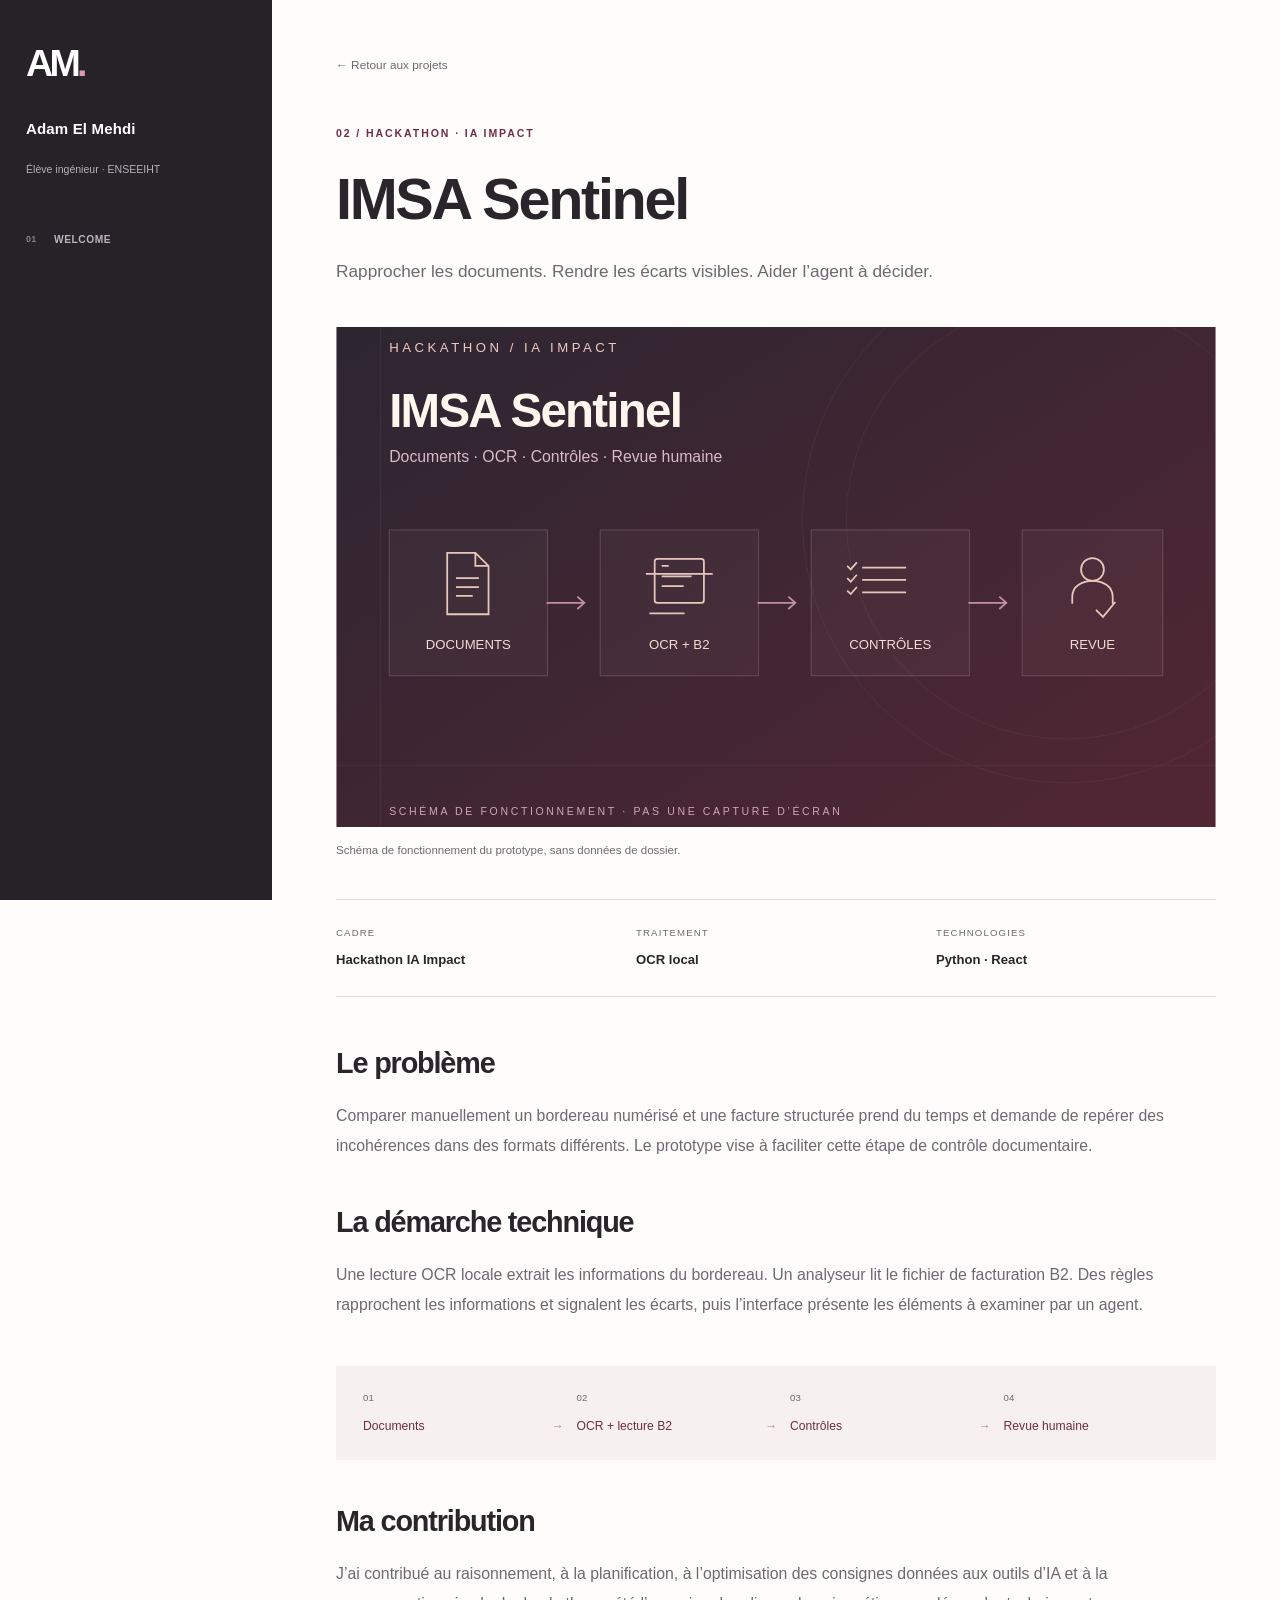
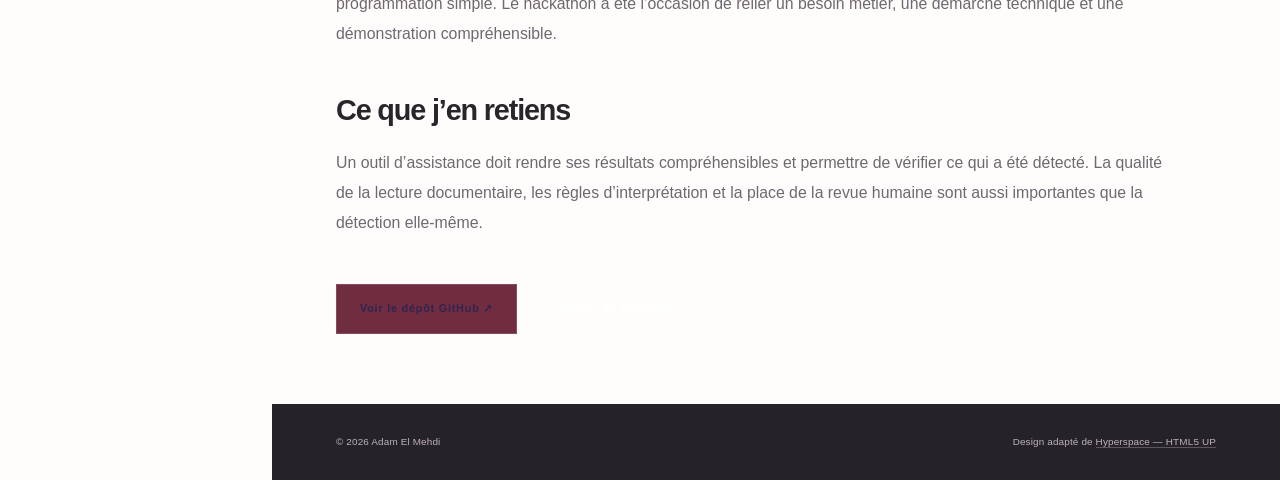
==== projects/imsa.html @ 4ef0fbc5 "Create bilingual Hyperspace portfolio with MF2E journey and project pages" ====
<!doctype html>
<html lang="fr"><head><meta charset="utf-8"><meta name="viewport" content="width=device-width,initial-scale=1"><meta name="theme-color" content="#702d40">
<title data-fr="IMSA Sentinel — Hackathon | Adam El Mehdi" data-en="IMSA Sentinel — Hackathon | Adam El Mehdi">IMSA Sentinel — Hackathon | Adam El Mehdi</title><meta name="description" content="Présentation d’IMSA Sentinel : OCR local et assistance au contrôle documentaire, développé lors d’un hackathon."><link rel="icon" href="../assets/images/favicon.svg" type="image/svg+xml">
<link rel="stylesheet" href="../assets/css/hyperspace.css"><link rel="stylesheet" href="../assets/css/portfolio.css"><script src="../assets/js/portfolio.js" defer></script></head>
<body class="project-page">
<a class="skip-link" href="#main"><span data-fr="Aller au contenu" data-en="Skip to content">Aller au contenu</span></a>
<header class="mobile-bar"><a href="../index.html#welcome" class="mobile-brand">AM<span>Adam El Mehdi</span></a><button id="menu-toggle" type="button" aria-expanded="false" aria-controls="sidebar"><span data-fr="Menu" data-en="Menu">Menu</span></button></header>
<aside id="sidebar"><div class="inner"><a class="brand" href="../index.html#welcome" aria-label="Adam El Mehdi — accueil"><span class="monogram">AM<span>.</span></span><span class="brand-name">Adam El Mehdi</span><span class="brand-sub"><span data-fr="Élève ingénieur · ENSEEIHT" data-en="Engineering student · ENSEEIHT">Élève ingénieur · ENSEEIHT</span></span></a>
<nav aria-label="Navigation principale"><ul><li><a href="../index.html#welcome"><small>01</small><span>WELCOME</span></a></li><li><a href="../index.html#courses"><small>02</small><span>Engineering Courses</span></a></li><li><a href="../index.html#mobility"><small>03</small><span>International Mobility</span></a></li><li><a href="../index.html#sustainability"><small>04</small><span>Sustainability and Civic Engagement</span></a></li><li><a href="../index.html#sport"><small>05</small><span>Sport and Other Activities</span></a></li><li><a href="../index.html#career"><small>06</small><span>Career Development</span></a></li></ul></nav>
<div class="sidebar-bottom"><div class="language" role="group" aria-label="Language"><button type="button" data-lang="fr" aria-pressed="true">FR</button><span>/</span><button type="button" data-lang="en" aria-pressed="false">EN</button></div><div class="sidebar-links"><a href="https://github.com/Adam-el-mehdi" target="_blank" rel="noopener noreferrer">GitHub ↗</a><a href="https://www.linkedin.com/in/adam-el-mehdi" target="_blank" rel="noopener noreferrer">LinkedIn ↗</a></div><p class="sidebar-location">Toulouse, France<br>1A · MF2E · 2026/27</p></div></div></aside>
<div id="wrapper"><main id="main"><div class="case-inner"><a class="back-link" href="../index.html#courses"><span data-fr="← Retour aux projets" data-en="← Back to projects">← Retour aux projets</span></a><header class="case-heading"><p class="eyebrow" data-fr="02 / HACKATHON · IA IMPACT" data-en="02 / HACKATHON · IA IMPACT">02 / HACKATHON · IA IMPACT</p><h1 data-fr="IMSA Sentinel" data-en="IMSA Sentinel">IMSA Sentinel</h1><p class="section-lead" data-fr="Rapprocher les documents. Rendre les écarts visibles. Aider l’agent à décider." data-en="Compare documents. Make discrepancies visible. Help the reviewer decide.">Rapprocher les documents. Rendre les écarts visibles. Aider l’agent à décider.</p></header><figure class="case-cover"><img src="../assets/images/imsa.svg" width="1000" height="650" alt="Schéma de fonctionnement IMSA Sentinel" data-alt-fr="Schéma de fonctionnement IMSA Sentinel" data-alt-en="IMSA Sentinel workflow diagram"><figcaption data-fr="Schéma de fonctionnement du prototype, sans données de dossier." data-en="Prototype workflow diagram, without case data.">Schéma de fonctionnement du prototype, sans données de dossier.</figcaption></figure><div class="case-meta"><div><small data-fr="CADRE" data-en="CONTEXT">CADRE</small><strong>Hackathon IA Impact</strong></div><div><small data-fr="TRAITEMENT" data-en="PROCESSING">TRAITEMENT</small><strong>OCR local</strong></div><div><small data-fr="TECHNOLOGIES" data-en="TECHNOLOGIES">TECHNOLOGIES</small><strong>Python · React</strong></div></div><article class="story-section"><h2 data-fr="Le problème" data-en="The problem">Le problème</h2><p data-fr="Comparer manuellement un bordereau numérisé et une facture structurée prend du temps et demande de repérer des incohérences dans des formats différents. Le prototype vise à faciliter cette étape de contrôle documentaire." data-en="Manually comparing a scanned billing document and a structured invoice takes time and requires finding inconsistencies across different formats. The prototype aims to support this document review step.">Comparer manuellement un bordereau numérisé et une facture structurée prend du temps et demande de repérer des incohérences dans des formats différents. Le prototype vise à faciliter cette étape de contrôle documentaire.</p></article><article class="story-section"><h2 data-fr="La démarche technique" data-en="The technical approach">La démarche technique</h2><p data-fr="Une lecture OCR locale extrait les informations du bordereau. Un analyseur lit le fichier de facturation B2. Des règles rapprochent les informations et signalent les écarts, puis l’interface présente les éléments à examiner par un agent." data-en="Local OCR extracts information from the scanned document. A parser reads the B2 billing file. Rules compare the information and flag discrepancies, and the interface presents the evidence for a reviewer to examine.">Une lecture OCR locale extrait les informations du bordereau. Un analyseur lit le fichier de facturation B2. Des règles rapprochent les informations et signalent les écarts, puis l’interface présente les éléments à examiner par un agent.</p></article><ol class="pipeline"><li><span data-fr="Documents" data-en="Documents">Documents</span></li><li><span data-fr="OCR + lecture B2" data-en="OCR + B2 parsing">OCR + lecture B2</span></li><li><span data-fr="Contrôles" data-en="Checks">Contrôles</span></li><li><span data-fr="Revue humaine" data-en="Human review">Revue humaine</span></li></ol><article class="story-section"><h2 data-fr="Ma contribution" data-en="My contribution">Ma contribution</h2><p data-fr="J’ai contribué au raisonnement, à la planification, à l’optimisation des consignes données aux outils d’IA et à la programmation simple. Le hackathon a été l’occasion de relier un besoin métier, une démarche technique et une démonstration compréhensible." data-en="I contributed to reasoning, planning, refining instructions given to AI tools and straightforward programming tasks. The hackathon was an opportunity to connect a business need, a technical approach and a clear demonstration.">J’ai contribué au raisonnement, à la planification, à l’optimisation des consignes données aux outils d’IA et à la programmation simple. Le hackathon a été l’occasion de relier un besoin métier, une démarche technique et une démonstration compréhensible.</p></article><article class="story-section"><h2 data-fr="Ce que j’en retiens" data-en="What I learned">Ce que j’en retiens</h2><p data-fr="Un outil d’assistance doit rendre ses résultats compréhensibles et permettre de vérifier ce qui a été détecté. La qualité de la lecture documentaire, les règles d’interprétation et la place de la revue humaine sont aussi importantes que la détection elle-même." data-en="An assistance tool must make its results understandable and allow reviewers to check what has been detected. Document reading quality, interpretation rules and human review matter as much as detection itself.">Un outil d’assistance doit rendre ses résultats compréhensibles et permettre de vérifier ce qui a été détecté. La qualité de la lecture documentaire, les règles d’interprétation et la place de la revue humaine sont aussi importantes que la détection elle-même.</p></article><div class="case-actions"><a class="button primary" href="https://github.com/Adam-el-mehdi/iMSA-Sentinels" target="_blank" rel="noopener noreferrer"><span data-fr="Voir le dépôt GitHub ↗" data-en="View the GitHub repository ↗">Voir le dépôt GitHub ↗</span></a><a class="button" href="../index.html#courses"><span data-fr="Retour au portfolio" data-en="Back to portfolio">Retour au portfolio</span></a></div></div></main>
<footer id="footer"><p>© 2026 Adam El Mehdi</p><p><span data-fr="Design adapté de" data-en="Design adapted from">Design adapté de</span> <a href="https://html5up.net/hyperspace" target="_blank" rel="noopener noreferrer">Hyperspace — HTML5 UP</a></p></footer></div>
<dialog id="image-dialog"><button type="button" class="close-dialog" autofocus><span data-fr="Fermer" data-en="Close">Fermer</span> ×</button><img id="expanded-image" alt=""><p id="expanded-caption"></p></dialog>
</body></html>
---- assets/css/hyperspace.css ----
/* Font Awesome import removed: this adaptation uses no icon font. */

/*
	Hyperspace by HTML5 UP
	html5up.net | @ajlkn
	Free for personal and commercial use under the CCA 3.0 license (html5up.net/license)
*/

html, body, div, span, applet, object,
iframe, h1, h2, h3, h4, h5, h6, p, blockquote,
pre, a, abbr, acronym, address, big, cite,
code, del, dfn, em, img, ins, kbd, q, s, samp,
small, strike, strong, sub, sup, tt, var, b,
u, i, center, dl, dt, dd, ol, ul, li, fieldset,
form, label, legend, table, caption, tbody,
tfoot, thead, tr, th, td, article, aside,
canvas, details, embed, figure, figcaption,
footer, header, hgroup, menu, nav, output, ruby,
section, summary, time, mark, audio, video {
	margin: 0;
	padding: 0;
	border: 0;
	font-size: 100%;
	font: inherit;
	vertical-align: baseline;}

article, aside, details, figcaption, figure,
footer, header, hgroup, menu, nav, section {
	display: block;}

body {
	line-height: 1;
}

ol, ul {
	list-style: none;
}

blockquote, q {
	quotes: none;
}

	blockquote:before, blockquote:after, q:before, q:after {
		content: '';
		content: none;
	}

table {
	border-collapse: collapse;
	border-spacing: 0;
}

body {
	-webkit-text-size-adjust: none;
}

mark {
	background-color: transparent;
	color: inherit;
}

input::-moz-focus-inner {
	border: 0;
	padding: 0;
}

input, select, textarea {
	-moz-appearance: none;
	-webkit-appearance: none;
	-ms-appearance: none;
	appearance: none;
}

/* Basic */

	@-ms-viewport {
		width: device-width;
	}

	body {
		-ms-overflow-style: scrollbar;
	}

	@media screen and (max-width: 480px) {

		html, body {
			min-width: 320px;
		}

	}

	html {
		box-sizing: border-box;
	}

	*, *:before, *:after {
		box-sizing: inherit;
	}

	body {
		background: #312450;
	}

		body.is-preload *, body.is-preload *:before, body.is-preload *:after {
			-moz-animation: none !important;
			-webkit-animation: none !important;
			-ms-animation: none !important;
			animation: none !important;
			-moz-transition: none !important;
			-webkit-transition: none !important;
			-ms-transition: none !important;
			transition: none !important;
		}

/* Type */

	body, input, select, textarea {
		color: rgba(255, 255, 255, 0.55);
		font-family: Arial, Helvetica, sans-serif;
		font-size: 16.5pt;
		font-weight: normal;
		line-height: 1.75;
	}

		@media screen and (max-width: 1680px) {

			body, input, select, textarea {
				font-size: 13pt;
			}

		}

		@media screen and (max-width: 1280px) {

			body, input, select, textarea {
				font-size: 12pt;
			}

		}

		@media screen and (max-width: 360px) {

			body, input, select, textarea {
				font-size: 11pt;
			}

		}

	a {
		-moz-transition: color 0.2s ease, border-bottom-color 0.2s ease;
		-webkit-transition: color 0.2s ease, border-bottom-color 0.2s ease;
		-ms-transition: color 0.2s ease, border-bottom-color 0.2s ease;
		transition: color 0.2s ease, border-bottom-color 0.2s ease;
		border-bottom: dotted 1px rgba(255, 255, 255, 0.35);
		color: inherit;
		text-decoration: none;
	}

		a:hover {
			border-bottom-color: transparent;
			color: #ffffff;
		}

	strong, b {
		color: #ffffff;
		font-weight: bold;
	}

	em, i {
		font-style: italic;
	}

	p {
		margin: 0 0 2em 0;
	}

	h1, h2, h3, h4, h5, h6 {
		color: #ffffff;
		font-weight: bold;
		line-height: 1.5;
		margin: 0 0 0.5em 0;
	}

		h1 a, h2 a, h3 a, h4 a, h5 a, h6 a {
			color: inherit;
			text-decoration: none;
		}

	h1 {
		font-size: 2.75em;
	}

		h1.major {
			margin: 0 0 1.3em 0;
			position: relative;
			padding-bottom: 0.35em;
		}

			h1.major:after {
				background-image: -moz-linear-gradient(to right, #5e42a6, #b74e91);
				background-image: -webkit-linear-gradient(to right, #5e42a6, #b74e91);
				background-image: -ms-linear-gradient(to right, #5e42a6, #b74e91);
				background-image: linear-gradient(to right, #5e42a6, #b74e91);
				-moz-transition: max-width 0.2s ease;
				-webkit-transition: max-width 0.2s ease;
				-ms-transition: max-width 0.2s ease;
				transition: max-width 0.2s ease;
				border-radius: 0.2em;
				bottom: 0;
				content: '';
				height: 0.05em;
				position: absolute;
				right: 0;
				width: 100%;
			}

	h2 {
		font-size: 1.75em;
	}

	h3 {
		font-size: 1.1em;
	}

	h4 {
		font-size: 1em;
	}

	h5 {
		font-size: 0.8em;
	}

	h6 {
		font-size: 0.6em;
	}

	@media screen and (max-width: 736px) {

		h1 {
			font-size: 2em;
		}

		h2 {
			font-size: 1.25em;
		}

		h3 {
			font-size: 1em;
		}

		h4 {
			font-size: 0.8em;
		}

		h5 {
			font-size: 0.6em;
		}

		h6 {
			font-size: 0.6em;
		}

	}

	sub {
		font-size: 0.8em;
		position: relative;
		top: 0.5em;
	}

	sup {
		font-size: 0.8em;
		position: relative;
		top: -0.5em;
	}

	blockquote {
		border-left: solid 4px rgba(255, 255, 255, 0.15);
		font-style: italic;
		margin: 0 0 2em 0;
		padding: 0.5em 0 0.5em 2em;
	}

	code {
		background: rgba(255, 255, 255, 0.05);
		border-radius: 0.25em;
		border: solid 1px rgba(255, 255, 255, 0.15);
		font-family: "Courier New", monospace;
		font-size: 0.9em;
		margin: 0 0.25em;
		padding: 0.25em 0.65em;
	}

	pre {
		-webkit-overflow-scrolling: touch;
		font-family: "Courier New", monospace;
		font-size: 0.9em;
		margin: 0 0 2em 0;
	}

		pre code {
			display: block;
			line-height: 1.75em;
			padding: 1em 1.5em;
			overflow-x: auto;
		}

	hr {
		border: 0;
		border-bottom: solid 1px rgba(255, 255, 255, 0.15);
		margin: 2em 0;
	}

		hr.major {
			margin: 3em 0;
		}

	.align-left {
		text-align: left;
	}

	.align-center {
		text-align: center;
	}

	.align-right {
		text-align: right;
	}

/* Row */

	.row {
		display: flex;
		flex-wrap: wrap;
		box-sizing: border-box;
		align-items: stretch;
	}

		.row > * {
			box-sizing: border-box;
		}

		.row.gtr-uniform > * > :last-child {
			margin-bottom: 0;
		}

		.row.aln-left {
			justify-content: flex-start;
		}

		.row.aln-center {
			justify-content: center;
		}

		.row.aln-right {
			justify-content: flex-end;
		}

		.row.aln-top {
			align-items: flex-start;
		}

		.row.aln-middle {
			align-items: center;
		}

		.row.aln-bottom {
			align-items: flex-end;
		}

		.row > .imp {
			order: -1;
		}

		.row > .col-1 {
			width: 8.3333333333%;
		}

		.row > .off-1 {
			margin-left: 8.3333333333%;
		}

		.row > .col-2 {
			width: 16.6666666667%;
		}

		.row > .off-2 {
			margin-left: 16.6666666667%;
		}

		.row > .col-3 {
			width: 25%;
		}

		.row > .off-3 {
			margin-left: 25%;
		}

		.row > .col-4 {
			width: 33.3333333333%;
		}

		.row > .off-4 {
			margin-left: 33.3333333333%;
		}

		.row > .col-5 {
			width: 41.6666666667%;
		}

		.row > .off-5 {
			margin-left: 41.6666666667%;
		}

		.row > .col-6 {
			width: 50%;
		}

		.row > .off-6 {
			margin-left: 50%;
		}

		.row > .col-7 {
			width: 58.3333333333%;
		}

		.row > .off-7 {
			margin-left: 58.3333333333%;
		}

		.row > .col-8 {
			width: 66.6666666667%;
		}

		.row > .off-8 {
			margin-left: 66.6666666667%;
		}

		.row > .col-9 {
			width: 75%;
		}

		.row > .off-9 {
			margin-left: 75%;
		}

		.row > .col-10 {
			width: 83.3333333333%;
		}

		.row > .off-10 {
			margin-left: 83.3333333333%;
		}

		.row > .col-11 {
			width: 91.6666666667%;
		}

		.row > .off-11 {
			margin-left: 91.6666666667%;
		}

		.row > .col-12 {
			width: 100%;
		}

		.row > .off-12 {
			margin-left: 100%;
		}

		.row.gtr-0 {
			margin-top: 0;
			margin-left: 0em;
		}

			.row.gtr-0 > * {
				padding: 0 0 0 0em;
			}

			.row.gtr-0.gtr-uniform {
				margin-top: 0em;
			}

				.row.gtr-0.gtr-uniform > * {
					padding-top: 0em;
				}

		.row.gtr-25 {
			margin-top: 0;
			margin-left: -0.375em;
		}

			.row.gtr-25 > * {
				padding: 0 0 0 0.375em;
			}

			.row.gtr-25.gtr-uniform {
				margin-top: -0.375em;
			}

				.row.gtr-25.gtr-uniform > * {
					padding-top: 0.375em;
				}

		.row.gtr-50 {
			margin-top: 0;
			margin-left: -0.75em;
		}

			.row.gtr-50 > * {
				padding: 0 0 0 0.75em;
			}

			.row.gtr-50.gtr-uniform {
				margin-top: -0.75em;
			}

				.row.gtr-50.gtr-uniform > * {
					padding-top: 0.75em;
				}

		.row {
			margin-top: 0;
			margin-left: -1.5em;
		}

			.row > * {
				padding: 0 0 0 1.5em;
			}

			.row.gtr-uniform {
				margin-top: -1.5em;
			}

				.row.gtr-uniform > * {
					padding-top: 1.5em;
				}

		.row.gtr-150 {
			margin-top: 0;
			margin-left: -2.25em;
		}

			.row.gtr-150 > * {
				padding: 0 0 0 2.25em;
			}

			.row.gtr-150.gtr-uniform {
				margin-top: -2.25em;
			}

				.row.gtr-150.gtr-uniform > * {
					padding-top: 2.25em;
				}

		.row.gtr-200 {
			margin-top: 0;
			margin-left: -3em;
		}

			.row.gtr-200 > * {
				padding: 0 0 0 3em;
			}

			.row.gtr-200.gtr-uniform {
				margin-top: -3em;
			}

				.row.gtr-200.gtr-uniform > * {
					padding-top: 3em;
				}

		@media screen and (max-width: 1680px) {

			.row {
				display: flex;
				flex-wrap: wrap;
				box-sizing: border-box;
				align-items: stretch;
			}

				.row > * {
					box-sizing: border-box;
				}

				.row.gtr-uniform > * > :last-child {
					margin-bottom: 0;
				}

				.row.aln-left {
					justify-content: flex-start;
				}

				.row.aln-center {
					justify-content: center;
				}

				.row.aln-right {
					justify-content: flex-end;
				}

				.row.aln-top {
					align-items: flex-start;
				}

				.row.aln-middle {
					align-items: center;
				}

				.row.aln-bottom {
					align-items: flex-end;
				}

				.row > .imp-xlarge {
					order: -1;
				}

				.row > .col-1-xlarge {
					width: 8.3333333333%;
				}

				.row > .off-1-xlarge {
					margin-left: 8.3333333333%;
				}

				.row > .col-2-xlarge {
					width: 16.6666666667%;
				}

				.row > .off-2-xlarge {
					margin-left: 16.6666666667%;
				}

				.row > .col-3-xlarge {
					width: 25%;
				}

				.row > .off-3-xlarge {
					margin-left: 25%;
				}

				.row > .col-4-xlarge {
					width: 33.3333333333%;
				}

				.row > .off-4-xlarge {
					margin-left: 33.3333333333%;
				}

				.row > .col-5-xlarge {
					width: 41.6666666667%;
				}

				.row > .off-5-xlarge {
					margin-left: 41.6666666667%;
				}

				.row > .col-6-xlarge {
					width: 50%;
				}

				.row > .off-6-xlarge {
					margin-left: 50%;
				}

				.row > .col-7-xlarge {
					width: 58.3333333333%;
				}

				.row > .off-7-xlarge {
					margin-left: 58.3333333333%;
				}

				.row > .col-8-xlarge {
					width: 66.6666666667%;
				}

				.row > .off-8-xlarge {
					margin-left: 66.6666666667%;
				}

				.row > .col-9-xlarge {
					width: 75%;
				}

				.row > .off-9-xlarge {
					margin-left: 75%;
				}

				.row > .col-10-xlarge {
					width: 83.3333333333%;
				}

				.row > .off-10-xlarge {
					margin-left: 83.3333333333%;
				}

				.row > .col-11-xlarge {
					width: 91.6666666667%;
				}

				.row > .off-11-xlarge {
					margin-left: 91.6666666667%;
				}

				.row > .col-12-xlarge {
					width: 100%;
				}

				.row > .off-12-xlarge {
					margin-left: 100%;
				}

				.row.gtr-0 {
					margin-top: 0;
					margin-left: 0em;
				}

					.row.gtr-0 > * {
						padding: 0 0 0 0em;
					}

					.row.gtr-0.gtr-uniform {
						margin-top: 0em;
					}

						.row.gtr-0.gtr-uniform > * {
							padding-top: 0em;
						}

				.row.gtr-25 {
					margin-top: 0;
					margin-left: -0.375em;
				}

					.row.gtr-25 > * {
						padding: 0 0 0 0.375em;
					}

					.row.gtr-25.gtr-uniform {
						margin-top: -0.375em;
					}

						.row.gtr-25.gtr-uniform > * {
							padding-top: 0.375em;
						}

				.row.gtr-50 {
					margin-top: 0;
					margin-left: -0.75em;
				}

					.row.gtr-50 > * {
						padding: 0 0 0 0.75em;
					}

					.row.gtr-50.gtr-uniform {
						margin-top: -0.75em;
					}

						.row.gtr-50.gtr-uniform > * {
							padding-top: 0.75em;
						}

				.row {
					margin-top: 0;
					margin-left: -1.5em;
				}

					.row > * {
						padding: 0 0 0 1.5em;
					}

					.row.gtr-uniform {
						margin-top: -1.5em;
					}

						.row.gtr-uniform > * {
							padding-top: 1.5em;
						}

				.row.gtr-150 {
					margin-top: 0;
					margin-left: -2.25em;
				}

					.row.gtr-150 > * {
						padding: 0 0 0 2.25em;
					}

					.row.gtr-150.gtr-uniform {
						margin-top: -2.25em;
					}

						.row.gtr-150.gtr-uniform > * {
							padding-top: 2.25em;
						}

				.row.gtr-200 {
					margin-top: 0;
					margin-left: -3em;
				}

					.row.gtr-200 > * {
						padding: 0 0 0 3em;
					}

					.row.gtr-200.gtr-uniform {
						margin-top: -3em;
					}

						.row.gtr-200.gtr-uniform > * {
							padding-top: 3em;
						}

		}

		@media screen and (max-width: 1280px) {

			.row {
				display: flex;
				flex-wrap: wrap;
				box-sizing: border-box;
				align-items: stretch;
			}

				.row > * {
					box-sizing: border-box;
				}

				.row.gtr-uniform > * > :last-child {
					margin-bottom: 0;
				}

				.row.aln-left {
					justify-content: flex-start;
				}

				.row.aln-center {
					justify-content: center;
				}

				.row.aln-right {
					justify-content: flex-end;
				}

				.row.aln-top {
					align-items: flex-start;
				}

				.row.aln-middle {
					align-items: center;
				}

				.row.aln-bottom {
					align-items: flex-end;
				}

				.row > .imp-large {
					order: -1;
				}

				.row > .col-1-large {
					width: 8.3333333333%;
				}

				.row > .off-1-large {
					margin-left: 8.3333333333%;
				}

				.row > .col-2-large {
					width: 16.6666666667%;
				}

				.row > .off-2-large {
					margin-left: 16.6666666667%;
				}

				.row > .col-3-large {
					width: 25%;
				}

				.row > .off-3-large {
					margin-left: 25%;
				}

				.row > .col-4-large {
					width: 33.3333333333%;
				}

				.row > .off-4-large {
					margin-left: 33.3333333333%;
				}

				.row > .col-5-large {
					width: 41.6666666667%;
				}

				.row > .off-5-large {
					margin-left: 41.6666666667%;
				}

				.row > .col-6-large {
					width: 50%;
				}

				.row > .off-6-large {
					margin-left: 50%;
				}

				.row > .col-7-large {
					width: 58.3333333333%;
				}

				.row > .off-7-large {
					margin-left: 58.3333333333%;
				}

				.row > .col-8-large {
					width: 66.6666666667%;
				}

				.row > .off-8-large {
					margin-left: 66.6666666667%;
				}

				.row > .col-9-large {
					width: 75%;
				}

				.row > .off-9-large {
					margin-left: 75%;
				}

				.row > .col-10-large {
					width: 83.3333333333%;
				}

				.row > .off-10-large {
					margin-left: 83.3333333333%;
				}

				.row > .col-11-large {
					width: 91.6666666667%;
				}

				.row > .off-11-large {
					margin-left: 91.6666666667%;
				}

				.row > .col-12-large {
					width: 100%;
				}

				.row > .off-12-large {
					margin-left: 100%;
				}

				.row.gtr-0 {
					margin-top: 0;
					margin-left: 0em;
				}

					.row.gtr-0 > * {
						padding: 0 0 0 0em;
					}

					.row.gtr-0.gtr-uniform {
						margin-top: 0em;
					}

						.row.gtr-0.gtr-uniform > * {
							padding-top: 0em;
						}

				.row.gtr-25 {
					margin-top: 0;
					margin-left: -0.375em;
				}

					.row.gtr-25 > * {
						padding: 0 0 0 0.375em;
					}

					.row.gtr-25.gtr-uniform {
						margin-top: -0.375em;
					}

						.row.gtr-25.gtr-uniform > * {
							padding-top: 0.375em;
						}

				.row.gtr-50 {
					margin-top: 0;
					margin-left: -0.75em;
				}

					.row.gtr-50 > * {
						padding: 0 0 0 0.75em;
					}

					.row.gtr-50.gtr-uniform {
						margin-top: -0.75em;
					}

						.row.gtr-50.gtr-uniform > * {
							padding-top: 0.75em;
						}

				.row {
					margin-top: 0;
					margin-left: -1.5em;
				}

					.row > * {
						padding: 0 0 0 1.5em;
					}

					.row.gtr-uniform {
						margin-top: -1.5em;
					}

						.row.gtr-uniform > * {
							padding-top: 1.5em;
						}

				.row.gtr-150 {
					margin-top: 0;
					margin-left: -2.25em;
				}

					.row.gtr-150 > * {
						padding: 0 0 0 2.25em;
					}

					.row.gtr-150.gtr-uniform {
						margin-top: -2.25em;
					}

						.row.gtr-150.gtr-uniform > * {
							padding-top: 2.25em;
						}

				.row.gtr-200 {
					margin-top: 0;
					margin-left: -3em;
				}

					.row.gtr-200 > * {
						padding: 0 0 0 3em;
					}

					.row.gtr-200.gtr-uniform {
						margin-top: -3em;
					}

						.row.gtr-200.gtr-uniform > * {
							padding-top: 3em;
						}

		}

		@media screen and (max-width: 980px) {

			.row {
				display: flex;
				flex-wrap: wrap;
				box-sizing: border-box;
				align-items: stretch;
			}

				.row > * {
					box-sizing: border-box;
				}

				.row.gtr-uniform > * > :last-child {
					margin-bottom: 0;
				}

				.row.aln-left {
					justify-content: flex-start;
				}

				.row.aln-center {
					justify-content: center;
				}

				.row.aln-right {
					justify-content: flex-end;
				}

				.row.aln-top {
					align-items: flex-start;
				}

				.row.aln-middle {
					align-items: center;
				}

				.row.aln-bottom {
					align-items: flex-end;
				}

				.row > .imp-medium {
					order: -1;
				}

				.row > .col-1-medium {
					width: 8.3333333333%;
				}

				.row > .off-1-medium {
					margin-left: 8.3333333333%;
				}

				.row > .col-2-medium {
					width: 16.6666666667%;
				}

				.row > .off-2-medium {
					margin-left: 16.6666666667%;
				}

				.row > .col-3-medium {
					width: 25%;
				}

				.row > .off-3-medium {
					margin-left: 25%;
				}

				.row > .col-4-medium {
					width: 33.3333333333%;
				}

				.row > .off-4-medium {
					margin-left: 33.3333333333%;
				}

				.row > .col-5-medium {
					width: 41.6666666667%;
				}

				.row > .off-5-medium {
					margin-left: 41.6666666667%;
				}

				.row > .col-6-medium {
					width: 50%;
				}

				.row > .off-6-medium {
					margin-left: 50%;
				}

				.row > .col-7-medium {
					width: 58.3333333333%;
				}

				.row > .off-7-medium {
					margin-left: 58.3333333333%;
				}

				.row > .col-8-medium {
					width: 66.6666666667%;
				}

				.row > .off-8-medium {
					margin-left: 66.6666666667%;
				}

				.row > .col-9-medium {
					width: 75%;
				}

				.row > .off-9-medium {
					margin-left: 75%;
				}

				.row > .col-10-medium {
					width: 83.3333333333%;
				}

				.row > .off-10-medium {
					margin-left: 83.3333333333%;
				}

				.row > .col-11-medium {
					width: 91.6666666667%;
				}

				.row > .off-11-medium {
					margin-left: 91.6666666667%;
				}

				.row > .col-12-medium {
					width: 100%;
				}

				.row > .off-12-medium {
					margin-left: 100%;
				}

				.row.gtr-0 {
					margin-top: 0;
					margin-left: 0em;
				}

					.row.gtr-0 > * {
						padding: 0 0 0 0em;
					}

					.row.gtr-0.gtr-uniform {
						margin-top: 0em;
					}

						.row.gtr-0.gtr-uniform > * {
							padding-top: 0em;
						}

				.row.gtr-25 {
					margin-top: 0;
					margin-left: -0.375em;
				}

					.row.gtr-25 > * {
						padding: 0 0 0 0.375em;
					}

					.row.gtr-25.gtr-uniform {
						margin-top: -0.375em;
					}

						.row.gtr-25.gtr-uniform > * {
							padding-top: 0.375em;
						}

				.row.gtr-50 {
					margin-top: 0;
					margin-left: -0.75em;
				}

					.row.gtr-50 > * {
						padding: 0 0 0 0.75em;
					}

					.row.gtr-50.gtr-uniform {
						margin-top: -0.75em;
					}

						.row.gtr-50.gtr-uniform > * {
							padding-top: 0.75em;
						}

				.row {
					margin-top: 0;
					margin-left: -1.5em;
				}

					.row > * {
						padding: 0 0 0 1.5em;
					}

					.row.gtr-uniform {
						margin-top: -1.5em;
					}

						.row.gtr-uniform > * {
							padding-top: 1.5em;
						}

				.row.gtr-150 {
					margin-top: 0;
					margin-left: -2.25em;
				}

					.row.gtr-150 > * {
						padding: 0 0 0 2.25em;
					}

					.row.gtr-150.gtr-uniform {
						margin-top: -2.25em;
					}

						.row.gtr-150.gtr-uniform > * {
							padding-top: 2.25em;
						}

				.row.gtr-200 {
					margin-top: 0;
					margin-left: -3em;
				}

					.row.gtr-200 > * {
						padding: 0 0 0 3em;
					}

					.row.gtr-200.gtr-uniform {
						margin-top: -3em;
					}

						.row.gtr-200.gtr-uniform > * {
							padding-top: 3em;
						}

		}

		@media screen and (max-width: 736px) {

			.row {
				display: flex;
				flex-wrap: wrap;
				box-sizing: border-box;
				align-items: stretch;
			}

				.row > * {
					box-sizing: border-box;
				}

				.row.gtr-uniform > * > :last-child {
					margin-bottom: 0;
				}

				.row.aln-left {
					justify-content: flex-start;
				}

				.row.aln-center {
					justify-content: center;
				}

				.row.aln-right {
					justify-content: flex-end;
				}

				.row.aln-top {
					align-items: flex-start;
				}

				.row.aln-middle {
					align-items: center;
				}

				.row.aln-bottom {
					align-items: flex-end;
				}

				.row > .imp-small {
					order: -1;
				}

				.row > .col-1-small {
					width: 8.3333333333%;
				}

				.row > .off-1-small {
					margin-left: 8.3333333333%;
				}

				.row > .col-2-small {
					width: 16.6666666667%;
				}

				.row > .off-2-small {
					margin-left: 16.6666666667%;
				}

				.row > .col-3-small {
					width: 25%;
				}

				.row > .off-3-small {
					margin-left: 25%;
				}

				.row > .col-4-small {
					width: 33.3333333333%;
				}

				.row > .off-4-small {
					margin-left: 33.3333333333%;
				}

				.row > .col-5-small {
					width: 41.6666666667%;
				}

				.row > .off-5-small {
					margin-left: 41.6666666667%;
				}

				.row > .col-6-small {
					width: 50%;
				}

				.row > .off-6-small {
					margin-left: 50%;
				}

				.row > .col-7-small {
					width: 58.3333333333%;
				}

				.row > .off-7-small {
					margin-left: 58.3333333333%;
				}

				.row > .col-8-small {
					width: 66.6666666667%;
				}

				.row > .off-8-small {
					margin-left: 66.6666666667%;
				}

				.row > .col-9-small {
					width: 75%;
				}

				.row > .off-9-small {
					margin-left: 75%;
				}

				.row > .col-10-small {
					width: 83.3333333333%;
				}

				.row > .off-10-small {
					margin-left: 83.3333333333%;
				}

				.row > .col-11-small {
					width: 91.6666666667%;
				}

				.row > .off-11-small {
					margin-left: 91.6666666667%;
				}

				.row > .col-12-small {
					width: 100%;
				}

				.row > .off-12-small {
					margin-left: 100%;
				}

				.row.gtr-0 {
					margin-top: 0;
					margin-left: 0em;
				}

					.row.gtr-0 > * {
						padding: 0 0 0 0em;
					}

					.row.gtr-0.gtr-uniform {
						margin-top: 0em;
					}

						.row.gtr-0.gtr-uniform > * {
							padding-top: 0em;
						}

				.row.gtr-25 {
					margin-top: 0;
					margin-left: -0.375em;
				}

					.row.gtr-25 > * {
						padding: 0 0 0 0.375em;
					}

					.row.gtr-25.gtr-uniform {
						margin-top: -0.375em;
					}

						.row.gtr-25.gtr-uniform > * {
							padding-top: 0.375em;
						}

				.row.gtr-50 {
					margin-top: 0;
					margin-left: -0.75em;
				}

					.row.gtr-50 > * {
						padding: 0 0 0 0.75em;
					}

					.row.gtr-50.gtr-uniform {
						margin-top: -0.75em;
					}

						.row.gtr-50.gtr-uniform > * {
							padding-top: 0.75em;
						}

				.row {
					margin-top: 0;
					margin-left: -1.5em;
				}

					.row > * {
						padding: 0 0 0 1.5em;
					}

					.row.gtr-uniform {
						margin-top: -1.5em;
					}

						.row.gtr-uniform > * {
							padding-top: 1.5em;
						}

				.row.gtr-150 {
					margin-top: 0;
					margin-left: -2.25em;
				}

					.row.gtr-150 > * {
						padding: 0 0 0 2.25em;
					}

					.row.gtr-150.gtr-uniform {
						margin-top: -2.25em;
					}

						.row.gtr-150.gtr-uniform > * {
							padding-top: 2.25em;
						}

				.row.gtr-200 {
					margin-top: 0;
					margin-left: -3em;
				}

					.row.gtr-200 > * {
						padding: 0 0 0 3em;
					}

					.row.gtr-200.gtr-uniform {
						margin-top: -3em;
					}

						.row.gtr-200.gtr-uniform > * {
							padding-top: 3em;
						}

		}

		@media screen and (max-width: 480px) {

			.row {
				display: flex;
				flex-wrap: wrap;
				box-sizing: border-box;
				align-items: stretch;
			}

				.row > * {
					box-sizing: border-box;
				}

				.row.gtr-uniform > * > :last-child {
					margin-bottom: 0;
				}

				.row.aln-left {
					justify-content: flex-start;
				}

				.row.aln-center {
					justify-content: center;
				}

				.row.aln-right {
					justify-content: flex-end;
				}

				.row.aln-top {
					align-items: flex-start;
				}

				.row.aln-middle {
					align-items: center;
				}

				.row.aln-bottom {
					align-items: flex-end;
				}

				.row > .imp-xsmall {
					order: -1;
				}

				.row > .col-1-xsmall {
					width: 8.3333333333%;
				}

				.row > .off-1-xsmall {
					margin-left: 8.3333333333%;
				}

				.row > .col-2-xsmall {
					width: 16.6666666667%;
				}

				.row > .off-2-xsmall {
					margin-left: 16.6666666667%;
				}

				.row > .col-3-xsmall {
					width: 25%;
				}

				.row > .off-3-xsmall {
					margin-left: 25%;
				}

				.row > .col-4-xsmall {
					width: 33.3333333333%;
				}

				.row > .off-4-xsmall {
					margin-left: 33.3333333333%;
				}

				.row > .col-5-xsmall {
					width: 41.6666666667%;
				}

				.row > .off-5-xsmall {
					margin-left: 41.6666666667%;
				}

				.row > .col-6-xsmall {
					width: 50%;
				}

				.row > .off-6-xsmall {
					margin-left: 50%;
				}

				.row > .col-7-xsmall {
					width: 58.3333333333%;
				}

				.row > .off-7-xsmall {
					margin-left: 58.3333333333%;
				}

				.row > .col-8-xsmall {
					width: 66.6666666667%;
				}

				.row > .off-8-xsmall {
					margin-left: 66.6666666667%;
				}

				.row > .col-9-xsmall {
					width: 75%;
				}

				.row > .off-9-xsmall {
					margin-left: 75%;
				}

				.row > .col-10-xsmall {
					width: 83.3333333333%;
				}

				.row > .off-10-xsmall {
					margin-left: 83.3333333333%;
				}

				.row > .col-11-xsmall {
					width: 91.6666666667%;
				}

				.row > .off-11-xsmall {
					margin-left: 91.6666666667%;
				}

				.row > .col-12-xsmall {
					width: 100%;
				}

				.row > .off-12-xsmall {
					margin-left: 100%;
				}

				.row.gtr-0 {
					margin-top: 0;
					margin-left: 0em;
				}

					.row.gtr-0 > * {
						padding: 0 0 0 0em;
					}

					.row.gtr-0.gtr-uniform {
						margin-top: 0em;
					}

						.row.gtr-0.gtr-uniform > * {
							padding-top: 0em;
						}

				.row.gtr-25 {
					margin-top: 0;
					margin-left: -0.375em;
				}

					.row.gtr-25 > * {
						padding: 0 0 0 0.375em;
					}

					.row.gtr-25.gtr-uniform {
						margin-top: -0.375em;
					}

						.row.gtr-25.gtr-uniform > * {
							padding-top: 0.375em;
						}

				.row.gtr-50 {
					margin-top: 0;
					margin-left: -0.75em;
				}

					.row.gtr-50 > * {
						padding: 0 0 0 0.75em;
					}

					.row.gtr-50.gtr-uniform {
						margin-top: -0.75em;
					}

						.row.gtr-50.gtr-uniform > * {
							padding-top: 0.75em;
						}

				.row {
					margin-top: 0;
					margin-left: -1.5em;
				}

					.row > * {
						padding: 0 0 0 1.5em;
					}

					.row.gtr-uniform {
						margin-top: -1.5em;
					}

						.row.gtr-uniform > * {
							padding-top: 1.5em;
						}

				.row.gtr-150 {
					margin-top: 0;
					margin-left: -2.25em;
				}

					.row.gtr-150 > * {
						padding: 0 0 0 2.25em;
					}

					.row.gtr-150.gtr-uniform {
						margin-top: -2.25em;
					}

						.row.gtr-150.gtr-uniform > * {
							padding-top: 2.25em;
						}

				.row.gtr-200 {
					margin-top: 0;
					margin-left: -3em;
				}

					.row.gtr-200 > * {
						padding: 0 0 0 3em;
					}

					.row.gtr-200.gtr-uniform {
						margin-top: -3em;
					}

						.row.gtr-200.gtr-uniform > * {
							padding-top: 3em;
						}

		}

/* Box */

	.box {
		border-radius: 0.25em;
		border: solid 1px rgba(255, 255, 255, 0.15);
		margin-bottom: 2em;
		padding: 1.5em;
	}

		.box > :last-child,
		.box > :last-child > :last-child,
		.box > :last-child > :last-child > :last-child {
			margin-bottom: 0;
		}

		.box.alt {
			border: 0;
			border-radius: 0;
			padding: 0;
		}

/* Button */

	input[type="submit"],
	input[type="reset"],
	input[type="button"],
	button,
	.button {
		-moz-appearance: none;
		-webkit-appearance: none;
		-ms-appearance: none;
		appearance: none;
		-moz-transition: border-color 0.2s ease;
		-webkit-transition: border-color 0.2s ease;
		-ms-transition: border-color 0.2s ease;
		transition: border-color 0.2s ease;
		background-color: transparent;
		border: solid 1px !important;
		border-color: rgba(255, 255, 255, 0.15) !important;
		border-radius: 3em;
		color: #ffffff !important;
		cursor: pointer;
		display: inline-block;
		font-size: 0.6em;
		font-weight: bold;
		height: calc(4.75em + 2px);
		letter-spacing: 0.25em;
		line-height: 4.75em;
		outline: 0;
		padding: 0 3.75em;
		position: relative;
		text-align: center;
		text-decoration: none;
		text-transform: uppercase;
		white-space: nowrap;
	}

		input[type="submit"]:after,
		input[type="reset"]:after,
		input[type="button"]:after,
		button:after,
		.button:after {
			-moz-transform: scale(0.25);
			-webkit-transform: scale(0.25);
			-ms-transform: scale(0.25);
			transform: scale(0.25);
			pointer-events: none;
			-moz-transition: opacity 0.2s ease, -moz-transform 0.2s ease;
			-webkit-transition: opacity 0.2s ease, -webkit-transform 0.2s ease;
			-ms-transition: opacity 0.2s ease, -ms-transform 0.2s ease;
			transition: opacity 0.2s ease, transform 0.2s ease;
			background: #ffffff;
			border-radius: 3em;
			content: '';
			height: 100%;
			left: 0;
			opacity: 0;
			position: absolute;
			top: 0;
			width: 100%;
		}

		input[type="submit"].icon:before,
		input[type="reset"].icon:before,
		input[type="button"].icon:before,
		button.icon:before,
		.button.icon:before {
			margin-right: 0.75em;
		}

		input[type="submit"].fit,
		input[type="reset"].fit,
		input[type="button"].fit,
		button.fit,
		.button.fit {
			width: 100%;
		}

		input[type="submit"].small,
		input[type="reset"].small,
		input[type="button"].small,
		button.small,
		.button.small {
			font-size: 0.4em;
		}

		input[type="submit"].large,
		input[type="reset"].large,
		input[type="button"].large,
		button.large,
		.button.large {
			font-size: 0.8em;
		}

		input[type="submit"].primary,
		input[type="reset"].primary,
		input[type="button"].primary,
		button.primary,
		.button.primary {
			background-color: #ffffff;
			color: #312450 !important;
		}

			input[type="submit"].primary:after,
			input[type="reset"].primary:after,
			input[type="button"].primary:after,
			button.primary:after,
			.button.primary:after {
				display: none;
			}

		input[type="submit"].disabled, input[type="submit"]:disabled,
		input[type="reset"].disabled,
		input[type="reset"]:disabled,
		input[type="button"].disabled,
		input[type="button"]:disabled,
		button.disabled,
		button:disabled,
		.button.disabled,
		.button:disabled {
			cursor: default;
			opacity: 0.5;
			pointer-events: none;
		}

		input[type="submit"]:hover,
		input[type="reset"]:hover,
		input[type="button"]:hover,
		button:hover,
		.button:hover {
			border-color: rgba(255, 255, 255, 0.55) !important;
		}

			input[type="submit"]:hover:after,
			input[type="reset"]:hover:after,
			input[type="button"]:hover:after,
			button:hover:after,
			.button:hover:after {
				opacity: 0.05;
				-moz-transform: scale(1);
				-webkit-transform: scale(1);
				-ms-transform: scale(1);
				transform: scale(1);
			}

			input[type="submit"]:hover:active,
			input[type="reset"]:hover:active,
			input[type="button"]:hover:active,
			button:hover:active,
			.button:hover:active {
				border-color: #ffffff !important;
			}

				input[type="submit"]:hover:active:after,
				input[type="reset"]:hover:active:after,
				input[type="button"]:hover:active:after,
				button:hover:active:after,
				.button:hover:active:after {
					opacity: 0.1;
				}

/* Features */

	.features {
		display: -moz-flex;
		display: -webkit-flex;
		display: -ms-flex;
		display: flex;
		-moz-flex-wrap: wrap;
		-webkit-flex-wrap: wrap;
		-ms-flex-wrap: wrap;
		flex-wrap: wrap;
		border-radius: 0.25em;
		border: solid 1px rgba(255, 255, 255, 0.15);
		background: rgba(255, 255, 255, 0.05);
		margin: 0 0 2em 0;
	}

		.features section {
			padding: 3.5em 3em 1em 7em ;
			width: 50%;
			border-top: solid 1px rgba(255, 255, 255, 0.15);
			position: relative;
		}

			.features section:nth-child(-n + 2) {
				border-top-width: 0;
			}

			.features section:nth-child(2n) {
				border-left: solid 1px rgba(255, 255, 255, 0.15);
			}

			.features section .icon {
				-moz-transition: opacity 0.5s ease, -moz-transform 0.5s ease;
				-webkit-transition: opacity 0.5s ease, -webkit-transform 0.5s ease;
				-ms-transition: opacity 0.5s ease, -ms-transform 0.5s ease;
				transition: opacity 0.5s ease, transform 0.5s ease;
				-moz-transition-delay: 1s;
				-webkit-transition-delay: 1s;
				-ms-transition-delay: 1s;
				transition-delay: 1s;
				-moz-transform: scale(1);
				-webkit-transform: scale(1);
				-ms-transform: scale(1);
				transform: scale(1);
				position: absolute;
				left: 3em;
				top: 3em;
				opacity: 1;
			}

			.features section:nth-child(1) .icon {
				-moz-transition-delay: 0.15s;
				-webkit-transition-delay: 0.15s;
				-ms-transition-delay: 0.15s;
				transition-delay: 0.15s;
			}

			.features section:nth-child(2) .icon {
				-moz-transition-delay: 0.3s;
				-webkit-transition-delay: 0.3s;
				-ms-transition-delay: 0.3s;
				transition-delay: 0.3s;
			}

			.features section:nth-child(3) .icon {
				-moz-transition-delay: 0.45s;
				-webkit-transition-delay: 0.45s;
				-ms-transition-delay: 0.45s;
				transition-delay: 0.45s;
			}

			.features section:nth-child(4) .icon {
				-moz-transition-delay: 0.6s;
				-webkit-transition-delay: 0.6s;
				-ms-transition-delay: 0.6s;
				transition-delay: 0.6s;
			}

			.features section:nth-child(5) .icon {
				-moz-transition-delay: 0.75s;
				-webkit-transition-delay: 0.75s;
				-ms-transition-delay: 0.75s;
				transition-delay: 0.75s;
			}

			.features section:nth-child(6) .icon {
				-moz-transition-delay: 0.9s;
				-webkit-transition-delay: 0.9s;
				-ms-transition-delay: 0.9s;
				transition-delay: 0.9s;
			}

			.features section:nth-child(7) .icon {
				-moz-transition-delay: 1.05s;
				-webkit-transition-delay: 1.05s;
				-ms-transition-delay: 1.05s;
				transition-delay: 1.05s;
			}

			.features section:nth-child(8) .icon {
				-moz-transition-delay: 1.2s;
				-webkit-transition-delay: 1.2s;
				-ms-transition-delay: 1.2s;
				transition-delay: 1.2s;
			}

			.features section:nth-child(9) .icon {
				-moz-transition-delay: 1.35s;
				-webkit-transition-delay: 1.35s;
				-ms-transition-delay: 1.35s;
				transition-delay: 1.35s;
			}

			.features section:nth-child(10) .icon {
				-moz-transition-delay: 1.5s;
				-webkit-transition-delay: 1.5s;
				-ms-transition-delay: 1.5s;
				transition-delay: 1.5s;
			}

			.features section:nth-child(11) .icon {
				-moz-transition-delay: 1.65s;
				-webkit-transition-delay: 1.65s;
				-ms-transition-delay: 1.65s;
				transition-delay: 1.65s;
			}

			.features section:nth-child(12) .icon {
				-moz-transition-delay: 1.8s;
				-webkit-transition-delay: 1.8s;
				-ms-transition-delay: 1.8s;
				transition-delay: 1.8s;
			}

			.features section:nth-child(13) .icon {
				-moz-transition-delay: 1.95s;
				-webkit-transition-delay: 1.95s;
				-ms-transition-delay: 1.95s;
				transition-delay: 1.95s;
			}

			.features section:nth-child(14) .icon {
				-moz-transition-delay: 2.1s;
				-webkit-transition-delay: 2.1s;
				-ms-transition-delay: 2.1s;
				transition-delay: 2.1s;
			}

			.features section:nth-child(15) .icon {
				-moz-transition-delay: 2.25s;
				-webkit-transition-delay: 2.25s;
				-ms-transition-delay: 2.25s;
				transition-delay: 2.25s;
			}

			.features section:nth-child(16) .icon {
				-moz-transition-delay: 2.4s;
				-webkit-transition-delay: 2.4s;
				-ms-transition-delay: 2.4s;
				transition-delay: 2.4s;
			}

			.features section:nth-child(17) .icon {
				-moz-transition-delay: 2.55s;
				-webkit-transition-delay: 2.55s;
				-ms-transition-delay: 2.55s;
				transition-delay: 2.55s;
			}

			.features section:nth-child(18) .icon {
				-moz-transition-delay: 2.7s;
				-webkit-transition-delay: 2.7s;
				-ms-transition-delay: 2.7s;
				transition-delay: 2.7s;
			}

			.features section:nth-child(19) .icon {
				-moz-transition-delay: 2.85s;
				-webkit-transition-delay: 2.85s;
				-ms-transition-delay: 2.85s;
				transition-delay: 2.85s;
			}

			.features section:nth-child(20) .icon {
				-moz-transition-delay: 3s;
				-webkit-transition-delay: 3s;
				-ms-transition-delay: 3s;
				transition-delay: 3s;
			}

		.features.inactive section .icon {
			-moz-transform: scale(0.5);
			-webkit-transform: scale(0.5);
			-ms-transform: scale(0.5);
			transform: scale(0.5);
			opacity: 0;
		}

		@media screen and (max-width: 980px) {

			.features {
				display: block;
			}

				.features section {
					border-top-width: 1px !important;
					border-left-width: 0 !important;
					width: 100%;
				}

					.features section:first-child {
						border-top-width: 0 !important;
					}

		}

		@media screen and (max-width: 736px) {

			.features section {
				padding: 2.5em 1.5em 0.1em 5.5em ;
			}

				.features section .icon {
					left: 1.5em;
					top: 2em;
				}

		}

		@media screen and (max-width: 480px) {

			.features section {
				padding: 2em 1.5em 0.1em 1.5em ;
			}

				.features section .icon {
					left: 0;
					position: relative;
					top: 0;
				}

		}

/* Form */

	form {
		margin: 0 0 2em 0;
	}

		form > :last-child {
			margin-bottom: 0;
		}

		form > .fields {
			display: -moz-flex;
			display: -webkit-flex;
			display: -ms-flex;
			display: flex;
			-moz-flex-wrap: wrap;
			-webkit-flex-wrap: wrap;
			-ms-flex-wrap: wrap;
			flex-wrap: wrap;
			width: calc(100% + 3em);
			margin: -1.5em 0 2em -1.5em;
		}

			form > .fields > .field {
				-moz-flex-grow: 0;
				-webkit-flex-grow: 0;
				-ms-flex-grow: 0;
				flex-grow: 0;
				-moz-flex-shrink: 0;
				-webkit-flex-shrink: 0;
				-ms-flex-shrink: 0;
				flex-shrink: 0;
				padding: 1.5em 0 0 1.5em;
				width: calc(100% - 1.5em);
			}

				form > .fields > .field.half {
					width: calc(50% - 0.75em);
				}

				form > .fields > .field.third {
					width: calc(100%/3 - 0.5em);
				}

				form > .fields > .field.quarter {
					width: calc(25% - 0.375em);
				}

		@media screen and (max-width: 480px) {

			form > .fields {
				width: calc(100% + 3em);
				margin: -1.5em 0 2em -1.5em;
			}

				form > .fields > .field {
					padding: 1.5em 0 0 1.5em;
					width: calc(100% - 1.5em);
				}

					form > .fields > .field.half {
						width: calc(100% - 1.5em);
					}

					form > .fields > .field.third {
						width: calc(100% - 1.5em);
					}

					form > .fields > .field.quarter {
						width: calc(100% - 1.5em);
					}

		}

	label {
		color: #ffffff;
		font-weight: bold;
		line-height: 1.5;
		margin: 0 0 0.7em 0;
		display: block;
		font-size: 1.1em;
	}

	input[type="text"],
	input[type="password"],
	input[type="email"],
	input[type="tel"],
	select,
	textarea {
		-moz-appearance: none;
		-webkit-appearance: none;
		-ms-appearance: none;
		appearance: none;
		background: rgba(255, 255, 255, 0.05);
		border-radius: 0.25em;
		border: none;
		border: solid 1px rgba(255, 255, 255, 0.15);
		color: inherit;
		display: block;
		outline: 0;
		padding: 0 1em;
		text-decoration: none;
		width: 100%;
	}

		input[type="text"]:invalid,
		input[type="password"]:invalid,
		input[type="email"]:invalid,
		input[type="tel"]:invalid,
		select:invalid,
		textarea:invalid {
			box-shadow: none;
		}

		input[type="text"]:focus,
		input[type="password"]:focus,
		input[type="email"]:focus,
		input[type="tel"]:focus,
		select:focus,
		textarea:focus {
			border-color: #ffffff;
			box-shadow: 0 0 0 1px #ffffff;
		}

	select {
		background-image: url("data:image/svg+xml;charset=utf8,%3Csvg xmlns='http://www.w3.org/2000/svg' width='40' height='40' preserveAspectRatio='none' viewBox='0 0 40 40'%3E%3Cpath d='M9.4,12.3l10.4,10.4l10.4-10.4c0.2-0.2,0.5-0.4,0.9-0.4c0.3,0,0.6,0.1,0.9,0.4l3.3,3.3c0.2,0.2,0.4,0.5,0.4,0.9 c0,0.4-0.1,0.6-0.4,0.9L20.7,31.9c-0.2,0.2-0.5,0.4-0.9,0.4c-0.3,0-0.6-0.1-0.9-0.4L4.3,17.3c-0.2-0.2-0.4-0.5-0.4-0.9 c0-0.4,0.1-0.6,0.4-0.9l3.3-3.3c0.2-0.2,0.5-0.4,0.9-0.4S9.1,12.1,9.4,12.3z' fill='rgba(255, 255, 255, 0.15)' /%3E%3C/svg%3E");
		background-size: 1.25rem;
		background-repeat: no-repeat;
		background-position: calc(100% - 1rem) center;
		height: 2.75em;
		padding-right: 2.75em;
		text-overflow: ellipsis;
	}

		select option {
			color: #ffffff;
			background: #312450;
		}

		select:focus::-ms-value {
			background-color: transparent;
		}

		select::-ms-expand {
			display: none;
		}

	input[type="text"],
	input[type="password"],
	input[type="email"],
	select {
		height: 2.75em;
	}

	textarea {
		padding: 0.75em 1em;
	}

		body.is-ie textarea {
			min-height: 10em;
		}

	input[type="checkbox"],
	input[type="radio"] {
		-moz-appearance: none;
		-webkit-appearance: none;
		-ms-appearance: none;
		appearance: none;
		display: block;
		float: left;
		margin-right: -2em;
		opacity: 0;
		width: 1em;
		z-index: -1;
	}

		input[type="checkbox"] + label,
		input[type="radio"] + label {
			text-decoration: none;
			color: rgba(255, 255, 255, 0.55);
			cursor: pointer;
			display: inline-block;
			font-size: 1em;
			font-weight: normal;
			padding-left: 2.4em;
			padding-right: 0.75em;
			position: relative;
		}

			input[type="checkbox"] + label:before,
			input[type="radio"] + label:before {
				-moz-osx-font-smoothing: grayscale;
				-webkit-font-smoothing: antialiased;
				font-family: FontAwesome;
				font-style: normal;
				font-weight: normal;
				text-transform: none !important;
			}

			input[type="checkbox"] + label:before,
			input[type="radio"] + label:before {
				background: rgba(255, 255, 255, 0.05);
				border-radius: 0.25em;
				border: solid 1px rgba(255, 255, 255, 0.15);
				content: '';
				display: inline-block;
				height: 1.65em;
				left: 0;
				line-height: 1.58125em;
				position: absolute;
				text-align: center;
				top: 0;
				width: 1.65em;
			}

		input[type="checkbox"]:checked + label:before,
		input[type="radio"]:checked + label:before {
			background: #ffffff;
			border-color: #ffffff;
			color: #b74e91;
			content: '\f00c';
		}

		input[type="checkbox"]:focus + label:before,
		input[type="radio"]:focus + label:before {
			border-color: #ffffff;
			box-shadow: 0 0 0 1px #ffffff;
		}

	input[type="checkbox"] + label:before {
		border-radius: 0.25em;
	}

	input[type="radio"] + label:before {
		border-radius: 100%;
	}

	::-webkit-input-placeholder {
		color: rgba(255, 255, 255, 0.35) !important;
		opacity: 1.0;
	}

	:-moz-placeholder {
		color: rgba(255, 255, 255, 0.35) !important;
		opacity: 1.0;
	}

	::-moz-placeholder {
		color: rgba(255, 255, 255, 0.35) !important;
		opacity: 1.0;
	}

	:-ms-input-placeholder {
		color: rgba(255, 255, 255, 0.35) !important;
		opacity: 1.0;
	}

/* Icon */

	.icon {
		text-decoration: none;
		border-bottom: none;
		position: relative;
	}

		.icon:before {
			-moz-osx-font-smoothing: grayscale;
			-webkit-font-smoothing: antialiased;
			font-family: FontAwesome;
			font-style: normal;
			font-weight: normal;
			text-transform: none !important;
		}

		.icon > .label {
			display: none;
		}

		.icon.major {
			width: 2.5em;
			height: 2.5em;
			display: block;
			background: #ffffff;
			border-radius: 100%;
			color: #312450;
			text-align: center;
			line-height: 2.5em;
			margin: 0 0 1.3em 0;
		}

			.icon.major:before {
				font-size: 1.25em;
			}

				.wrapper.style1 .icon.major:before {
					color: #5e42a6;
				}

				.wrapper.style1-alt .icon.major:before {
					color: #493382;
				}

				.wrapper.style2 .icon.major:before {
					color: #5052b5;
				}

				.wrapper.style2-alt .icon.major:before {
					color: #3e4094;
				}

				.wrapper.style3 .icon.major:before {
					color: #b74e91;
				}

				.wrapper.style3-alt .icon.major:before {
					color: #953d75;
				}

/* Image */

	.image {
		border-radius: 0.25em;
		border: 0;
		display: inline-block;
		position: relative;
	}

		.image img {
			border-radius: 0.25em;
			display: block;
		}

		.image.left, .image.right {
			max-width: 40%;
		}

			.image.left img, .image.right img {
				width: 100%;
			}

		.image.left {
			float: left;
			margin: 0 1.5em 1em 0;
			top: 0.25em;
		}

		.image.right {
			float: right;
			margin: 0 0 1em 1.5em;
			top: 0.25em;
		}

		.image.fit {
			display: block;
			margin: 0 0 2em 0;
			width: 100%;
		}

			.image.fit img {
				width: 100%;
			}

		.image.main {
			display: block;
			margin: 0 0 3em 0;
			width: 100%;
		}

			.image.main img {
				width: 100%;
			}

/* List */

	ol {
		list-style: decimal;
		margin: 0 0 2em 0;
		padding-left: 1.25em;
	}

		ol li {
			padding-left: 0.25em;
		}

	ul {
		list-style: disc;
		margin: 0 0 2em 0;
		padding-left: 1em;
	}

		ul li {
			padding-left: 0.5em;
		}

		ul.alt {
			list-style: none;
			padding-left: 0;
		}

			ul.alt li {
				border-top: solid 1px rgba(255, 255, 255, 0.15);
				padding: 0.5em 0;
			}

				ul.alt li:first-child {
					border-top: 0;
					padding-top: 0;
				}

	dl {
		margin: 0 0 2em 0;
	}

		dl dt {
			display: block;
			font-weight: bold;
			margin: 0 0 1em 0;
		}

		dl dd {
			margin-left: 2em;
		}

/* Actions */

	ul.actions {
		display: -moz-flex;
		display: -webkit-flex;
		display: -ms-flex;
		display: flex;
		cursor: default;
		list-style: none;
		margin-left: -1em;
		padding-left: 0;
	}

		ul.actions li {
			padding: 0 0 0 1em;
			vertical-align: middle;
		}

		ul.actions.special {
			-moz-justify-content: center;
			-webkit-justify-content: center;
			-ms-justify-content: center;
			justify-content: center;
			width: 100%;
			margin-left: 0;
		}

			ul.actions.special li:first-child {
				padding-left: 0;
			}

		ul.actions.stacked {
			-moz-flex-direction: column;
			-webkit-flex-direction: column;
			-ms-flex-direction: column;
			flex-direction: column;
			margin-left: 0;
		}

			ul.actions.stacked li {
				padding: 1.3em 0 0 0;
			}

				ul.actions.stacked li:first-child {
					padding-top: 0;
				}

		ul.actions.fit {
			width: calc(100% + 1em);
		}

			ul.actions.fit li {
				-moz-flex-grow: 1;
				-webkit-flex-grow: 1;
				-ms-flex-grow: 1;
				flex-grow: 1;
				-moz-flex-shrink: 1;
				-webkit-flex-shrink: 1;
				-ms-flex-shrink: 1;
				flex-shrink: 1;
				width: 100%;
			}

				ul.actions.fit li > * {
					width: 100%;
				}

			ul.actions.fit.stacked {
				width: 100%;
			}

		@media screen and (max-width: 480px) {

			ul.actions:not(.fixed) {
				-moz-flex-direction: column;
				-webkit-flex-direction: column;
				-ms-flex-direction: column;
				flex-direction: column;
				margin-left: 0;
				width: 100% !important;
			}

				ul.actions:not(.fixed) li {
					-moz-flex-grow: 1;
					-webkit-flex-grow: 1;
					-ms-flex-grow: 1;
					flex-grow: 1;
					-moz-flex-shrink: 1;
					-webkit-flex-shrink: 1;
					-ms-flex-shrink: 1;
					flex-shrink: 1;
					padding: 1em 0 0 0;
					text-align: center;
					width: 100%;
				}

					ul.actions:not(.fixed) li > * {
						width: 100%;
					}

					ul.actions:not(.fixed) li:first-child {
						padding-top: 0;
					}

					ul.actions:not(.fixed) li input[type="submit"],
					ul.actions:not(.fixed) li input[type="reset"],
					ul.actions:not(.fixed) li input[type="button"],
					ul.actions:not(.fixed) li button,
					ul.actions:not(.fixed) li .button {
						width: 100%;
					}

						ul.actions:not(.fixed) li input[type="submit"].icon:before,
						ul.actions:not(.fixed) li input[type="reset"].icon:before,
						ul.actions:not(.fixed) li input[type="button"].icon:before,
						ul.actions:not(.fixed) li button.icon:before,
						ul.actions:not(.fixed) li .button.icon:before {
							margin-left: -0.5rem;
						}

		}

/* Contact */

	ul.contact {
		list-style: none;
		padding: 0;
	}

		ul.contact > li {
			padding: 0;
			margin: 1.5em 0 0 0;
		}

			ul.contact > li:first-child {
				margin-top: 0;
			}

/* Icons */

	ul.icons {
		cursor: default;
		list-style: none;
		padding-left: 0;
	}

		ul.icons li {
			display: inline-block;
			padding: 0 0.75em 0 0;
		}

			ul.icons li:last-child {
				padding-right: 0;
			}

			ul.icons li > a, ul.icons li > span {
				border: 0;
				text-decoration: none;
			}

				ul.icons li > a:before, ul.icons li > span:before {
					-moz-osx-font-smoothing: grayscale;
					-webkit-font-smoothing: antialiased;
					font-family: FontAwesome;
					font-style: normal;
					font-weight: normal;
					text-transform: none !important;
				}

				ul.icons li > a .label, ul.icons li > span .label {
					display: none;
				}

/* Menu */

	ul.menu {
		list-style: none;
		padding: 0;
	}

		ul.menu > li {
			border-left: solid 1px rgba(255, 255, 255, 0.15);
			display: inline-block;
			line-height: 1;
			margin-left: 1.5em;
			padding: 0 0 0 1.5em;
		}

			ul.menu > li:first-child {
				border-left: 0;
				margin: 0;
				padding-left: 0;
			}

		@media screen and (max-width: 480px) {

			ul.menu > li {
				border-left: 0;
				display: block;
				line-height: inherit;
				margin: 0.5em 0 0 0;
				padding-left: 0;
			}

		}

/* Section/Article */

	section.special, article.special {
		text-align: center;
	}

	header p {
		color: rgba(255, 255, 255, 0.35);
		position: relative;
		margin: 0 0 1.5em 0;
	}

	header h2 + p {
		font-size: 1.25em;
		margin-top: -1em;
		line-height: 1.5em;
	}

	header h3 + p {
		font-size: 1.1em;
		margin-top: -0.8em;
		line-height: 1.5em;
	}

	header h4 + p,
	header h5 + p,
	header h6 + p {
		font-size: 0.9em;
		margin-top: -0.6em;
		line-height: 1.5em;
	}

/* Split */

	.split {
		display: -moz-flex;
		display: -webkit-flex;
		display: -ms-flex;
		display: flex;
	}

		.split > * {
			width: calc(50% - 2.5em);
		}

		.split > :nth-child(2n - 1) {
			padding-right: 2.5em;
			border-right: solid 1px rgba(255, 255, 255, 0.15);
		}

		.split > :nth-child(2n) {
			padding-left: 2.5em;
		}

		.split.style1 > :nth-child(2n - 1) {
			width: calc(66.66666% - 2.5em);
		}

		.split.style1 > :nth-child(2n) {
			width: calc(33.33333% - 2.5em);
		}

		@media screen and (max-width: 1680px) {

			.split > * {
				width: calc(50% - 2em);
			}

			.split > :nth-child(2n - 1) {
				padding-right: 2em;
			}

			.split > :nth-child(2n) {
				padding-left: 2em;
			}

			.split.style1 > :nth-child(2n - 1) {
				width: calc(66.66666% - 2em);
			}

			.split.style1 > :nth-child(2n) {
				width: calc(33.33333% - 2em);
			}

		}

		@media screen and (max-width: 980px) {

			.split {
				display: block;
			}

				.split > * {
					border-top: solid 1px rgba(255, 255, 255, 0.15);
					margin: 4em 0 0 0;
					padding: 4em 0 0 0;
					width: 100% !important;
				}

				.split > :nth-child(2n - 1) {
					border-right: 0;
					padding-right: 0;
				}

				.split > :nth-child(2n) {
					padding-left: 0;
				}

				.split > :first-child {
					border-top: 0;
					margin-top: 0;
					padding-top: 0;
				}

		}

		@media screen and (max-width: 736px) {

			.split > * {
				margin: 3em 0 0 0;
				padding: 3em 0 0 0;
			}

		}

/* Spotlights */

	.spotlights > section {
		display: -moz-flex;
		display: -webkit-flex;
		display: -ms-flex;
		display: flex;
		-moz-flex-direction: row;
		-webkit-flex-direction: row;
		-ms-flex-direction: row;
		flex-direction: row;
		min-height: 22.5em;
	}

		body.is-ie .spotlights > section {
			min-height: 0;
		}

		.spotlights > section > .image {
			background-position: center center;
			background-size: cover;
			border-radius: 0;
			display: block;
			position: relative;
			width: 25em;
		}

			.spotlights > section > .image img {
				border-radius: 0;
				display: block;
			}

			.spotlights > section > .image:before {
				-moz-transition: opacity 1s ease;
				-webkit-transition: opacity 1s ease;
				-ms-transition: opacity 1s ease;
				transition: opacity 1s ease;
				background: rgba(49, 36, 80, 0.9);
				content: '';
				display: block;
				height: 100%;
				left: 0;
				opacity: 0;
				position: absolute;
				top: 0;
				width: 100%;
			}

		.spotlights > section > .content {
			padding: 4em 5em 2em 5em ;
			display: -moz-flex;
			display: -webkit-flex;
			display: -ms-flex;
			display: flex;
			-moz-flex-direction: column;
			-webkit-flex-direction: column;
			-ms-flex-direction: column;
			flex-direction: column;
			-moz-justify-content: center;
			-webkit-justify-content: center;
			-ms-justify-content: center;
			justify-content: center;
			width: 50em;
			-ms-flex: 1;
		}

			.spotlights > section > .content > .inner {
				-moz-transform: translateX(0) translateY(0);
				-webkit-transform: translateX(0) translateY(0);
				-ms-transform: translateX(0) translateY(0);
				transform: translateX(0) translateY(0);
				-moz-transition: opacity 1s ease, -moz-transform 1s ease;
				-webkit-transition: opacity 1s ease, -webkit-transform 1s ease;
				-ms-transition: opacity 1s ease, -ms-transform 1s ease;
				transition: opacity 1s ease, transform 1s ease;
				opacity: 1;
			}

		.spotlights > section:nth-child(2) {
			background-color: rgba(0, 0, 0, 0.05);
		}

		.spotlights > section:nth-child(3) {
			background-color: rgba(0, 0, 0, 0.1);
		}

		.spotlights > section.inactive > .image:before, body.is-preload .spotlights > section > .image:before {
			opacity: 1;
		}

		.spotlights > section.inactive > .content > .inner, body.is-preload .spotlights > section > .content > .inner {
			-moz-transform: translateX(-1em);
			-webkit-transform: translateX(-1em);
			-ms-transform: translateX(-1em);
			transform: translateX(-1em);
			opacity: 0;
		}

		@media screen and (max-width: 1680px) {

			.spotlights > section > .content {
				padding: 4em 4em 2em 4em ;
			}

		}

		@media screen and (max-width: 980px) {

			.spotlights > section {
				display: block;
			}

				.spotlights > section > .image {
					width: 100%;
					height: 50vh;
				}

				.spotlights > section > .content {
					width: 100%;
				}

				.spotlights > section.inactive > .content > .inner, body.is-preload .spotlights > section > .content > .inner {
					-moz-transform: translateY(1em);
					-webkit-transform: translateY(1em);
					-ms-transform: translateY(1em);
					transform: translateY(1em);
				}

		}

		@media screen and (max-width: 736px) {

			.spotlights > section > .image {
				height: 50vh;
				min-height: 15em;
			}

			.spotlights > section > .content {
				padding: 3em 2em 1em 2em ;
			}

		}

/* Table */

	.table-wrapper {
		-webkit-overflow-scrolling: touch;
		overflow-x: auto;
	}

	table {
		margin: 0 0 2em 0;
		width: 100%;
	}

		table tbody tr {
			border: solid 1px rgba(255, 255, 255, 0.15);
			border-left: 0;
			border-right: 0;
		}

			table tbody tr:nth-child(2n + 1) {
				background-color: rgba(255, 255, 255, 0.05);
			}

		table td {
			padding: 0.75em 0.75em;
		}

		table th {
			color: #ffffff;
			font-size: 1em;
			font-weight: bold;
			padding: 0 0.75em 0.75em 0.75em;
			text-align: left;
		}

		table thead {
			border-bottom: solid 2px rgba(255, 255, 255, 0.15);
		}

		table tfoot {
			border-top: solid 2px rgba(255, 255, 255, 0.15);
		}

		table.alt {
			border-collapse: separate;
		}

			table.alt tbody tr td {
				border: solid 1px rgba(255, 255, 255, 0.15);
				border-left-width: 0;
				border-top-width: 0;
			}

				table.alt tbody tr td:first-child {
					border-left-width: 1px;
				}

			table.alt tbody tr:first-child td {
				border-top-width: 1px;
			}

			table.alt thead {
				border-bottom: 0;
			}

			table.alt tfoot {
				border-top: 0;
			}

/* Wrapper */

	.wrapper {
		position: relative;
	}

		.wrapper > .inner {
			padding: 5em 5em 3em 5em ;
			max-width: 100%;
			width: 75em;
		}

			@media screen and (max-width: 1680px) {

				.wrapper > .inner {
					padding: 4em 4em 2em 4em ;
				}

			}

			@media screen and (max-width: 1280px) {

				.wrapper > .inner {
					width: 100%;
				}

			}

			@media screen and (max-width: 736px) {

				.wrapper > .inner {
					padding: 3em 2em 1em 2em ;
				}

			}

		.wrapper.alt {
			background-color: #261c3e;
		}

		.wrapper.style1 {
			background-color: #5e42a6;
		}

		.wrapper.style1-alt {
			background-color: #493382;
		}

		.wrapper.style2 {
			background-color: #5052b5;
		}

		.wrapper.style2-alt {
			background-color: #3e4094;
		}

		.wrapper.style3 {
			background-color: #b74e91;
		}

		.wrapper.style3-alt {
			background-color: #953d75;
		}

		.wrapper.fullscreen {
			display: -moz-flex;
			display: -webkit-flex;
			display: -ms-flex;
			display: flex;
			-moz-flex-direction: column;
			-webkit-flex-direction: column;
			-ms-flex-direction: column;
			flex-direction: column;
			-moz-justify-content: center;
			-webkit-justify-content: center;
			-ms-justify-content: center;
			justify-content: center;
			min-height: 100vh;
		}

			body.is-ie .wrapper.fullscreen {
				height: 100vh;
			}

			@media screen and (max-width: 1280px) {

				.wrapper.fullscreen {
					min-height: calc(100vh - 2.5em);
				}

					body.is-ie .wrapper.fullscreen {
						height: calc(100vh - 2.5em);
					}

			}

			@media screen and (max-width: 736px) {

				.wrapper.fullscreen {
					padding: 2em 0;
					min-height: 0;
				}

					body.is-ie .wrapper.fullscreen {
						height: auto;
					}

			}

		.wrapper.fade-up > .inner {
			-moz-transform: translateY(0);
			-webkit-transform: translateY(0);
			-ms-transform: translateY(0);
			transform: translateY(0);
			-moz-transition: opacity 1s ease, -moz-transform 1s ease;
			-webkit-transition: opacity 1s ease, -webkit-transform 1s ease;
			-ms-transition: opacity 1s ease, -ms-transform 1s ease;
			transition: opacity 1s ease, transform 1s ease;
			opacity: 1.0;
		}

		.wrapper.fade-up.inactive > .inner, body.is-preload .wrapper.fade-up > .inner {
			opacity: 0;
			-moz-transform: translateY(1em);
			-webkit-transform: translateY(1em);
			-ms-transform: translateY(1em);
			transform: translateY(1em);
		}

		.wrapper.fade-down > .inner {
			-moz-transform: translateY(0);
			-webkit-transform: translateY(0);
			-ms-transform: translateY(0);
			transform: translateY(0);
			-moz-transition: opacity 1s ease, -moz-transform 1s ease;
			-webkit-transition: opacity 1s ease, -webkit-transform 1s ease;
			-ms-transition: opacity 1s ease, -ms-transform 1s ease;
			transition: opacity 1s ease, transform 1s ease;
			opacity: 1.0;
		}

		.wrapper.fade-down.inactive > .inner, body.is-preload .wrapper.fade-down > .inner {
			opacity: 0;
			-moz-transform: translateY(-1em);
			-webkit-transform: translateY(-1em);
			-ms-transform: translateY(-1em);
			transform: translateY(-1em);
		}

		.wrapper.fade > .inner {
			-moz-transition: opacity 1s ease;
			-webkit-transition: opacity 1s ease;
			-ms-transition: opacity 1s ease;
			transition: opacity 1s ease;
			opacity: 1.0;
		}

		.wrapper.fade.inactive > .inner, body.is-preload .wrapper.fade > .inner {
			opacity: 0;
		}

/* Header */

	#header {
		display: -moz-flex;
		display: -webkit-flex;
		display: -ms-flex;
		display: flex;
		background-color: #5e42a6;
		cursor: default;
		padding: 1.75em 2em;
	}

		#header > .title {
			border: 0;
			color: #ffffff;
			display: block;
			font-size: 1.25em;
			font-weight: bold;
		}

		#header > nav {
			-moz-flex: 1;
			-webkit-flex: 1;
			-ms-flex: 1;
			flex: 1;
			text-align: right;
		}

			#header > nav > ul {
				margin: 0;
				padding: 0;
			}

				#header > nav > ul > li {
					display: inline-block;
					margin-left: 1.75em;
					padding: 0;
					vertical-align: middle;
				}

					#header > nav > ul > li:first-child {
						margin-left: 0;
					}

					#header > nav > ul > li a {
						border: 0;
						color: rgba(255, 255, 255, 0.35);
						display: inline-block;
						font-size: 0.6em;
						font-weight: bold;
						letter-spacing: 0.25em;
						text-transform: uppercase;
					}

						#header > nav > ul > li a:hover {
							color: rgba(255, 255, 255, 0.55);
						}

						#header > nav > ul > li a.active {
							color: #ffffff;
						}

		@media screen and (max-width: 736px) {

			#header {
				padding: 1em 2em;
			}

		}

		@media screen and (max-width: 480px) {

			#header {
				display: block;
				padding: 0 2em;
				text-align: left;
			}

				#header .title {
					font-size: 1.25em;
					padding: 1em 0;
				}

				#header > nav {
					border-top: solid 1px rgba(255, 255, 255, 0.15);
					text-align: inherit;
				}

					#header > nav > ul > li {
						margin-left: 1.5em;
					}

						#header > nav > ul > li a {
							height: 6em;
							line-height: 6em;
						}

		}

/* Wrapper (main) */

	#sidebar + #wrapper {
		margin-left: 18em;
	}

		@media screen and (max-width: 1280px) {

			#sidebar + #wrapper {
				margin-left: 0;
				padding-top: 3.5em;
			}

		}

		@media screen and (max-width: 736px) {

			#sidebar + #wrapper {
				padding-top: 0;
			}

		}

	#header + #wrapper > .wrapper > .inner {
		margin: 0 auto;
	}

/* Footer */

	#sidebar + #wrapper + #footer {
		margin-left: 18em;
	}

		@media screen and (max-width: 1280px) {

			#sidebar + #wrapper + #footer {
				margin-left: 0;
			}

		}

	#footer > .inner a {
		border-bottom-color: rgba(255, 255, 255, 0.15);
	}

		#footer > .inner a:hover {
			border-bottom-color: transparent;
		}

	#footer > .inner .menu {
		font-size: 0.8em;
		color: rgba(255, 255, 255, 0.15);
	}

	#header + #wrapper + #footer > .inner {
		margin: 0 auto;
	}

/* Sidebar */

	#sidebar {
		padding: 2.5em 2.5em 0.5em 2.5em ;
		background: #312450;
		cursor: default;
		height: 100vh;
		left: 0;
		overflow-x: hidden;
		overflow-y: auto;
		position: fixed;
		text-align: right;
		top: 0;
		width: 18em;
		z-index: 10000;
	}

		#sidebar > .inner {
			display: -moz-flex;
			display: -webkit-flex;
			display: -ms-flex;
			display: flex;
			-moz-flex-direction: column;
			-webkit-flex-direction: column;
			-ms-flex-direction: column;
			flex-direction: column;
			-moz-justify-content: center;
			-webkit-justify-content: center;
			-ms-justify-content: center;
			justify-content: center;
			-moz-transform: translateY(0);
			-webkit-transform: translateY(0);
			-ms-transform: translateY(0);
			transform: translateY(0);
			-moz-transition: opacity 1s ease;
			-webkit-transition: opacity 1s ease;
			-ms-transition: opacity 1s ease;
			transition: opacity 1s ease;
			min-height: 100%;
			opacity: 1;
			width: 100%;
		}

			body.is-ie #sidebar > .inner {
				height: 100%;
			}

		#sidebar nav > ul {
			list-style: none;
			padding: 0;
		}

			#sidebar nav > ul > li {
				-moz-transform: translateY(0);
				-webkit-transform: translateY(0);
				-ms-transform: translateY(0);
				transform: translateY(0);
				-moz-transition: opacity 0.15s ease, -moz-transform 0.75s ease;
				-webkit-transition: opacity 0.15s ease, -webkit-transform 0.75s ease;
				-ms-transition: opacity 0.15s ease, -ms-transform 0.75s ease;
				transition: opacity 0.15s ease, transform 0.75s ease;
				margin: 1.5em 0 0 0;
				opacity: 1;
				padding: 0;
				position: relative;
			}

				#sidebar nav > ul > li:first-child {
					margin: 0;
				}

				#sidebar nav > ul > li:nth-child(1) {
					-moz-transition-delay: 0.45s;
					-webkit-transition-delay: 0.45s;
					-ms-transition-delay: 0.45s;
					transition-delay: 0.45s;
				}

				#sidebar nav > ul > li:nth-child(2) {
					-moz-transition-delay: 0.65s;
					-webkit-transition-delay: 0.65s;
					-ms-transition-delay: 0.65s;
					transition-delay: 0.65s;
				}

				#sidebar nav > ul > li:nth-child(3) {
					-moz-transition-delay: 0.85s;
					-webkit-transition-delay: 0.85s;
					-ms-transition-delay: 0.85s;
					transition-delay: 0.85s;
				}

				#sidebar nav > ul > li:nth-child(4) {
					-moz-transition-delay: 1.05s;
					-webkit-transition-delay: 1.05s;
					-ms-transition-delay: 1.05s;
					transition-delay: 1.05s;
				}

				#sidebar nav > ul > li:nth-child(5) {
					-moz-transition-delay: 1.25s;
					-webkit-transition-delay: 1.25s;
					-ms-transition-delay: 1.25s;
					transition-delay: 1.25s;
				}

				#sidebar nav > ul > li:nth-child(6) {
					-moz-transition-delay: 1.45s;
					-webkit-transition-delay: 1.45s;
					-ms-transition-delay: 1.45s;
					transition-delay: 1.45s;
				}

				#sidebar nav > ul > li:nth-child(7) {
					-moz-transition-delay: 1.65s;
					-webkit-transition-delay: 1.65s;
					-ms-transition-delay: 1.65s;
					transition-delay: 1.65s;
				}

				#sidebar nav > ul > li:nth-child(8) {
					-moz-transition-delay: 1.85s;
					-webkit-transition-delay: 1.85s;
					-ms-transition-delay: 1.85s;
					transition-delay: 1.85s;
				}

				#sidebar nav > ul > li:nth-child(9) {
					-moz-transition-delay: 2.05s;
					-webkit-transition-delay: 2.05s;
					-ms-transition-delay: 2.05s;
					transition-delay: 2.05s;
				}

				#sidebar nav > ul > li:nth-child(10) {
					-moz-transition-delay: 2.25s;
					-webkit-transition-delay: 2.25s;
					-ms-transition-delay: 2.25s;
					transition-delay: 2.25s;
				}

				#sidebar nav > ul > li:nth-child(11) {
					-moz-transition-delay: 2.45s;
					-webkit-transition-delay: 2.45s;
					-ms-transition-delay: 2.45s;
					transition-delay: 2.45s;
				}

				#sidebar nav > ul > li:nth-child(12) {
					-moz-transition-delay: 2.65s;
					-webkit-transition-delay: 2.65s;
					-ms-transition-delay: 2.65s;
					transition-delay: 2.65s;
				}

				#sidebar nav > ul > li:nth-child(13) {
					-moz-transition-delay: 2.85s;
					-webkit-transition-delay: 2.85s;
					-ms-transition-delay: 2.85s;
					transition-delay: 2.85s;
				}

				#sidebar nav > ul > li:nth-child(14) {
					-moz-transition-delay: 3.05s;
					-webkit-transition-delay: 3.05s;
					-ms-transition-delay: 3.05s;
					transition-delay: 3.05s;
				}

				#sidebar nav > ul > li:nth-child(15) {
					-moz-transition-delay: 3.25s;
					-webkit-transition-delay: 3.25s;
					-ms-transition-delay: 3.25s;
					transition-delay: 3.25s;
				}

				#sidebar nav > ul > li:nth-child(16) {
					-moz-transition-delay: 3.45s;
					-webkit-transition-delay: 3.45s;
					-ms-transition-delay: 3.45s;
					transition-delay: 3.45s;
				}

				#sidebar nav > ul > li:nth-child(17) {
					-moz-transition-delay: 3.65s;
					-webkit-transition-delay: 3.65s;
					-ms-transition-delay: 3.65s;
					transition-delay: 3.65s;
				}

				#sidebar nav > ul > li:nth-child(18) {
					-moz-transition-delay: 3.85s;
					-webkit-transition-delay: 3.85s;
					-ms-transition-delay: 3.85s;
					transition-delay: 3.85s;
				}

				#sidebar nav > ul > li:nth-child(19) {
					-moz-transition-delay: 4.05s;
					-webkit-transition-delay: 4.05s;
					-ms-transition-delay: 4.05s;
					transition-delay: 4.05s;
				}

				#sidebar nav > ul > li:nth-child(20) {
					-moz-transition-delay: 4.25s;
					-webkit-transition-delay: 4.25s;
					-ms-transition-delay: 4.25s;
					transition-delay: 4.25s;
				}

		#sidebar nav a {
			-moz-transition: color 0.2s ease;
			-webkit-transition: color 0.2s ease;
			-ms-transition: color 0.2s ease;
			transition: color 0.2s ease;
			border: 0;
			color: rgba(255, 255, 255, 0.35);
			display: block;
			font-size: 0.6em;
			font-weight: bold;
			letter-spacing: 0.25em;
			line-height: 1.75;
			outline: 0;
			padding: 1.35em 0;
			position: relative;
			text-decoration: none;
			text-transform: uppercase;
		}

			#sidebar nav a:before, #sidebar nav a:after {
				border-radius: 0.2em;
				bottom: 0;
				content: '';
				height: 0.2em;
				position: absolute;
				right: 0;
				width: 100%;
			}

			#sidebar nav a:before {
				background: #3c2c62;
			}

			#sidebar nav a:after {
				background-image: -moz-linear-gradient(to right, #5e42a6, #b74e91);
				background-image: -webkit-linear-gradient(to right, #5e42a6, #b74e91);
				background-image: -ms-linear-gradient(to right, #5e42a6, #b74e91);
				background-image: linear-gradient(to right, #5e42a6, #b74e91);
				-moz-transition: max-width 0.2s ease;
				-webkit-transition: max-width 0.2s ease;
				-ms-transition: max-width 0.2s ease;
				transition: max-width 0.2s ease;
				max-width: 0;
			}

			#sidebar nav a:hover {
				color: rgba(255, 255, 255, 0.55);
			}

			#sidebar nav a.active {
				color: #ffffff;
			}

				#sidebar nav a.active:after {
					max-width: 100%;
				}

		body.is-preload #sidebar > .inner {
			opacity: 0;
		}

		body.is-preload #sidebar nav ul li {
			-moz-transform: translateY(2em);
			-webkit-transform: translateY(2em);
			-ms-transform: translateY(2em);
			transform: translateY(2em);
			opacity: 0;
		}

		@media screen and (max-width: 1280px) {

			#sidebar {
				height: 3.5em;
				left: 0;
				line-height: 3.5em;
				overflow: hidden;
				padding: 0;
				text-align: center;
				top: 0;
				width: 100%;
			}

				#sidebar > .inner {
					-moz-flex-direction: row;
					-webkit-flex-direction: row;
					-ms-flex-direction: row;
					flex-direction: row;
					-moz-align-items: -moz-stretch;
					-webkit-align-items: -webkit-stretch;
					-ms-align-items: -ms-stretch;
					align-items: stretch;
					height: inherit;
					line-height: inherit;
				}

				#sidebar nav {
					height: inherit;
					line-height: inherit;
				}

					#sidebar nav ul {
						display: -moz-flex;
						display: -webkit-flex;
						display: -ms-flex;
						display: flex;
						height: inherit;
						line-height: inherit;
						margin: 0;
					}

						#sidebar nav ul li {
							display: block;
							height: inherit;
							line-height: inherit;
							margin: 0 0 0 2em;
							padding: 0;
						}

					#sidebar nav a {
						height: inherit;
						line-height: inherit;
						padding: 0;
					}

						#sidebar nav a:after {
							background-image: none;
							background-color: #b74e91;
						}

		}

		@media screen and (max-width: 736px) {

			#sidebar {
				display: none;
			}

		}

/* Intro */

	#intro {
		background-attachment: fixed;
		background-image: url("images/intro.svg");
		background-position: top right;
		background-repeat: no-repeat;
		background-size: 100% 100%;
	}

		#intro p {
			font-size: 1.25em;
		}

			@media screen and (max-width: 980px) {

				#intro p br {
					display: none;
				}

			}

			@media screen and (max-width: 736px) {

				#intro p {
					font-size: 1em;
				}

			}

		@media screen and (max-width: 1280px) {

			#intro {
				background-attachment: scroll;
			}

		}
---- assets/css/portfolio.css ----
/* Adam El Mehdi — burgundy adaptation of Hyperspace by HTML5 UP. */
:root{--wine:#702d40;--wine-dark:#49212e;--ink:#29262b;--muted:#6f6870;--paper:#fffdfb;--pale:#f6f1ee;--rule:#e4dcd8;--sidebar:272px;--accent:#d6a794}
html{scroll-behavior:smooth;scroll-padding-top:28px}body{background:var(--paper);color:var(--ink);font-family:Arial,Helvetica,sans-serif;font-size:16px;line-height:1.7;padding:0}body,input,select,textarea{color:var(--ink)}*,*:before,*:after{box-sizing:border-box}h1,h2,h3,h4{color:var(--ink);font-weight:600;letter-spacing:-.04em;line-height:1.15}h1{font-size:clamp(3.3rem,6vw,6.3rem)}h2{font-size:clamp(2rem,3.4vw,3.3rem);margin:0 0 1.3rem}h3{font-size:1.4rem;margin:0 0 1rem}p{margin:0 0 1.4rem}a{border:0;color:inherit;text-decoration:none}a:hover{color:var(--wine)}a:focus-visible,button:focus-visible{outline:3px solid #b96580;outline-offset:5px}img{display:block;max-width:100%;height:auto}button{font-family:inherit}strong{color:inherit}ul{padding-left:1.2rem}li{padding:0}.eyebrow{font-family:Arial,Helvetica,sans-serif;font-size:.66rem;font-weight:700;letter-spacing:.18em;line-height:1.7;margin-bottom:1.45rem;text-transform:uppercase;color:var(--wine)}.eyebrow>span:first-child:not(:last-child){margin-right:.5rem}.tiny-label{font-size:.75rem;color:var(--muted)}.skip-link{position:fixed;top:10px;left:290px;z-index:1000;transform:translateY(-170%);padding:.65rem 1rem;background:#fff;color:var(--wine)}.skip-link:focus{transform:translateY(0)}
#sidebar{width:var(--sidebar);height:100vh;position:fixed;left:0;top:0;background:#252228;color:#fff;padding:0;z-index:100;overflow-y:auto;overflow-x:hidden;text-align:left;box-shadow:none}#sidebar>.inner{display:flex;flex-direction:column;min-height:100%;padding:42px 26px 24px;align-items:stretch;justify-content:flex-start;width:100%;opacity:1;transform:none}#sidebar .brand{display:flex;flex-direction:column;margin-bottom:2.3rem}#sidebar .brand:hover{color:#fff}.monogram{font-size:2.35rem;font-weight:700;letter-spacing:-.1em;line-height:1.15}.monogram>span{color:#d89bad}.brand-name{font-size:.94rem;font-weight:600;margin-top:1rem;letter-spacing:.01em}.brand-sub{font-size:.66rem;color:#b9afb8;margin-top:.3rem;line-height:1.5}#sidebar nav{margin:0 0 2rem;flex:1}#sidebar nav ul{display:block;padding:0;margin:0;list-style:none}#sidebar nav ul li{display:block;padding:0;margin:0;border-bottom:1px solid #ffffff15;opacity:1;transform:none}#sidebar nav a{display:flex;align-items:center;gap:12px;padding:17px 0;font-size:.64rem;font-weight:600;letter-spacing:.05em;line-height:1.55;color:#bcb3bd;position:relative;text-align:left;height:auto;white-space:normal;text-transform:none;transition:color .2s}#sidebar nav a:before{display:none}#sidebar nav a:after{height:1px;bottom:-1px;background:var(--accent);transform-origin:left;transition:transform .2s}#sidebar nav a.active,#sidebar nav a:hover{color:#fff}#sidebar nav a small{font-size:.56rem;letter-spacing:.04em;color:#927e8a;min-width:16px}#sidebar nav a.active small{color:var(--accent)}.sidebar-bottom{margin-top:auto}.language{display:flex;align-items:center;gap:12px;margin-bottom:1.5rem;font-size:.74rem;color:#8f848f}.language button{border:0;box-shadow:none;background:none;border-radius:0;color:#afa4af;font-size:.7rem;font-weight:600;padding:5px 0;height:auto;line-height:1;letter-spacing:.07em;min-width:25px;cursor:pointer}.language button:hover{color:#fff;background:none}.language button[aria-pressed=true]{color:#fff;border-bottom:2px solid var(--accent)}.sidebar-links{display:flex;gap:20px;font-size:.67rem;color:#c8bec6;margin:0 0 1.2rem}.sidebar-links a:hover{color:#fff}.sidebar-location{font-size:.63rem;line-height:1.7;color:#9d909d;margin:0}.mobile-bar{display:none}#wrapper{margin-left:var(--sidebar);padding:0}#sidebar+#wrapper{margin-left:var(--sidebar);padding:0}.wrapper>.inner{width:100%;max-width:1360px;padding:88px clamp(28px,5vw,90px);margin:0 auto}.section{background:var(--paper)}.pale-section{background:var(--pale)}section[id]{scroll-margin-top:25px}.section-heading{max-width:790px;margin:0 0 3.5rem}.section-heading .eyebrow{margin-bottom:1.5rem}.section-lead{font-size:1.09rem;color:var(--muted);line-height:1.75;max-width:760px;margin:0}.hero{background:var(--wine-dark);color:#f7eeeb;min-height:100vh;overflow:hidden;position:relative}.hero.fullscreen{min-height:100vh;padding:0}.hero-lines{position:absolute;inset:0;pointer-events:none;color:#e1a4a5;opacity:.12;overflow:hidden}.hero-lines svg{width:100%;height:100%;min-height:800px}.hero .inner{position:relative;z-index:1;padding-top:84px;padding-bottom:32px;max-width:1360px}.hero .eyebrow{color:#e1b9b6;font-size:.67rem;letter-spacing:.25em}.hero h1{font-weight:600;line-height:1.03;color:#fff9f3;margin:1.3rem 0 2.4rem;max-width:950px;letter-spacing:-.06em}.hero h1 em{font-style:normal;color:#e3b8ab}.hero-name{font-size:1.14rem;color:#fff5ee;margin-bottom:.8rem;font-weight:600}.hero-description{color:#e1cbd0;max-width:640px;font-size:1rem;line-height:1.8}.actions{display:flex;align-items:center;flex-wrap:wrap;gap:24px;margin:2rem 0}.button,button.button{display:inline-flex;align-items:center;justify-content:center;padding:15px 23px;height:auto;border:1px solid var(--wine);border-radius:0;box-shadow:none;font-size:.68rem;line-height:1.5;letter-spacing:.07em;font-weight:700;text-transform:none;color:var(--wine);background:none;min-height:50px;white-space:normal;cursor:pointer}.button:hover{color:var(--wine);border-color:var(--wine);background:#702d400a}.button.primary{background:var(--wine);color:#fff;border:1px solid var(--wine)}.button.primary:hover{background:#592336;border-color:#592336}.hero .button.primary{background:#f5e9e1;color:#512332;border-color:#f5e9e1}.hero .button.primary:hover{background:#fff}.text-link{font-size:.76rem;font-weight:600;display:inline-block;padding:5px 0;border-bottom:1px solid #702d4060;color:var(--wine)}.hero .text-link{color:#f7e5dc;border-bottom-color:#d7a4a9}.hero-bottom{margin-top:70px;padding-top:22px;border-top:1px solid #ffffff2a;display:flex;gap:24px;justify-content:space-between;color:#d8b8c2;font-size:.6rem;letter-spacing:.1em;text-transform:uppercase}.intro-section{border-bottom:1px solid var(--rule)}.intro-grid{display:grid;grid-template-columns:1fr 1.25fr;gap:6%}.intro-grid h2{max-width:380px}.intro-grid>div:last-child{padding-top:2.3rem}.intro-grid p{font-size:.95rem;color:var(--muted)}.qualities{padding:0;margin:1.5rem 0 0;display:flex;flex-wrap:wrap;gap:10px 23px;list-style:none;font-size:.73rem;color:var(--wine);font-weight:600}.qualities li:before{content:'+';margin-right:8px}.subheading{display:flex;align-items:center;justify-content:space-between;gap:20px;margin:0 0 1.5rem}.subheading h3{margin:0;font-size:1.05rem;letter-spacing:-.02em}.project-grid{display:grid;grid-template-columns:1fr 1fr;gap:24px}.project-card{border:1px solid var(--rule);background:#fff;display:flex;flex-direction:column;min-width:0}.project-visual{display:block;overflow:hidden;background:#edece9;aspect-ratio:1.52;border-bottom:1px solid var(--rule);padding:24px;display:flex;align-items:center}.project-visual img{width:100%;box-shadow:0 7px 24px #201d2420;transition:transform .4s}.project-visual:hover img{transform:scale(1.025)}.tipe-visual{padding:0;background:#3d242d}.tipe-visual img{box-shadow:none}.project-copy{padding:28px 26px 30px;display:flex;flex:1;flex-direction:column}.project-copy .eyebrow{font-size:.57rem;margin-bottom:.9rem}.project-copy h3{font-size:1.4rem}.project-copy p:not(.eyebrow){font-size:.88rem;color:var(--muted)}.project-copy .tech-line{font-size:.67rem!important;color:var(--wine)!important;margin-top:auto;margin-bottom:.8rem;line-height:1.8}.project-copy .text-link{align-self:flex-start}.curriculum{display:grid;grid-template-columns:1fr 1.2fr;gap:7%;margin-top:5rem;padding-top:3.5rem;border-top:1px solid var(--rule)}.curriculum h3{font-size:1.65rem}.curriculum p:not(.eyebrow){font-size:.88rem;color:var(--muted)}.module-list{margin:0}.module-list>div{padding:15px 0;border-bottom:1px solid var(--rule)}.module-list>div:first-child{padding-top:0}.module-list dt{font-size:.88rem;font-weight:600;color:var(--ink)}.module-list dd{font-size:.78rem;color:var(--muted);margin:3px 0 0}.lab-note{display:grid;grid-template-columns:84px 1fr;gap:20px;background:var(--pale);padding:28px 30px;margin:36px 0}.note-index{font-size:.64rem;letter-spacing:.1em;color:var(--wine);padding-top:5px}.lab-note h3{font-size:1.12rem}.lab-note p{font-size:.88rem;color:var(--muted);margin:0}.skills-row{margin-top:3rem}.skills-row h3{font-size:1.02rem}.skill-tags{display:flex;flex-wrap:wrap;gap:9px;list-style:none;padding:0;margin:1rem 0 0}.skill-tags li{font-size:.72rem;padding:7px 12px;border:1px solid var(--rule);color:var(--muted)}.mobility-layout{display:grid;grid-template-columns:1fr 1fr;gap:6%}.travel-panel{padding:35px;background:#fff;border-top:3px solid var(--wine)}.travel-panel p:not(.eyebrow){font-size:.86rem;color:var(--muted)}.travel-duration{display:grid;grid-template-columns:auto 1fr auto auto 1fr;align-items:center;gap:13px;margin:1rem 0 1.5rem;font-size:.72rem;line-height:1.5;color:var(--muted)}.travel-duration strong{font-size:3.3rem;font-weight:500;color:var(--wine);letter-spacing:-.07em}.travel-duration>span:nth-child(3){padding:0 .2rem;font-size:1rem}.country-list{display:grid;grid-template-columns:1fr 1fr;gap:10px 20px;list-style:none;padding:0;font-size:.82rem;border-top:1px solid var(--rule);padding-top:20px;margin:20px 0 0}.country-list li:before{content:'—';color:#ae8b93;margin-right:8px}.mobility-layout>div:last-child{padding:15px 0}.mobility-layout h3{font-size:1.45rem}.mobility-layout>div:last-child>p{font-size:.9rem;color:var(--muted)}.next-step{border-top:1px solid var(--rule);padding-top:25px;margin-top:26px}.next-step p:not(.eyebrow){font-size:.88rem;color:var(--muted)}.next-step .eyebrow{font-size:.57rem;margin-bottom:12px}.languages{margin-top:3rem;padding-top:26px;border-top:1px solid var(--rule)}.languages dl{display:grid;grid-template-columns:repeat(4,1fr);gap:15px;margin:0}.languages dt{font-size:.88rem;font-weight:600}.languages dd{font-size:.76rem;color:var(--muted);margin:.3rem 0 0}.engagement-grid{display:grid;grid-template-columns:1fr 1fr;gap:0 45px}.engagement-grid article{border-top:1px solid var(--rule);padding:24px 0 22px;position:relative}.engagement-no{font-size:.62rem;color:#a78c95;letter-spacing:.08em;display:block;margin-bottom:1rem}.engagement-grid h3{font-size:1.3rem}.engagement-grid p{font-size:.88rem;color:var(--muted)}blockquote{border-left:3px solid var(--wine);font-style:normal;margin:2rem 0 0;padding:5px 0 5px 25px;max-width:700px;color:var(--wine);font-size:1.15rem}blockquote p{margin:0}.sport-grid{display:grid;grid-template-columns:1fr 1fr;gap:32px}.sport-feature{padding:32px;background:#fff;border:1px solid var(--rule);overflow:hidden;position:relative}.sport-number{font-size:5rem;line-height:1;font-weight:500;letter-spacing:-.07em;color:var(--wine);display:block;margin-bottom:22px}.sport-number>span{font-size:2.2rem;vertical-align:top;position:relative;top:8px;margin-left:5px}.sport-feature .eyebrow{font-size:.6rem}.sport-feature h3{font-size:1.5rem}.sport-feature p:not(.eyebrow){font-size:.88rem;color:var(--muted);margin-bottom:0}.running{background:var(--wine);color:#f2e7e9;display:flex;flex-direction:column;justify-content:flex-end}.running h3{color:#fff}.running .eyebrow{color:#e2b6b4}.running p:not(.eyebrow){color:#edcfd9}.running-line{position:absolute;width:240px;height:240px;border:1px solid #ffffff20;border-radius:50%;right:-90px;top:-80px;box-shadow:0 0 0 25px #ffffff05,0 0 0 50px #ffffff05,0 0 0 75px #ffffff05;pointer-events:none}.race-stats{display:flex;gap:38px;position:relative;margin:1.1rem 0 1.5rem}.race-stats>div{display:flex;flex-direction:column;gap:5px}.race-stats strong{font-size:3rem;line-height:1;font-weight:500}.race-stats span{font-size:.69rem}.racing{margin-top:40px;padding-top:35px;border-top:1px solid var(--rule);display:grid;grid-template-columns:120px 1fr;gap:35px;align-items:center}.racing-mark{font-weight:700;font-size:3.8rem;line-height:.9;letter-spacing:-.07em;color:var(--wine);padding-bottom:10px}.racing-mark span{display:block;font-size:2.8rem;letter-spacing:.06em;padding-top:10px}.racing h3{font-size:1.55rem}.racing .eyebrow{font-size:.58rem}.racing p:not(.eyebrow){font-size:.88rem;color:var(--muted);margin:0}.career-grid{display:grid;grid-template-columns:1fr 1.1fr;gap:7%}.career-grid h3{font-size:1.35rem}.career-grid p{font-size:.9rem;color:var(--muted)}.career-domains{padding:0;list-style:none;font-size:1.5rem;line-height:1.5;margin:1.4rem 0 2rem;color:var(--wine);letter-spacing:-.025em}.career-domains li{border-bottom:1px solid var(--rule);padding:9px 0}.career-domains li:after{content:'↗';float:right;font-size:1.1rem;padding-top:5px;color:#b1a0a5}.meetings article{padding-top:22px;border-top:1px solid var(--rule);margin-top:24px}.meetings .eyebrow{font-size:.58rem;margin-bottom:12px;color:var(--wine)}.meetings .takeaway{border-left:2px solid var(--wine);padding-left:20px;margin-top:1.8rem;font-size:.87rem;color:var(--wine)}.contact-strip{background:var(--pale);margin-top:3.5rem;padding:32px;display:flex;justify-content:space-between;align-items:center;gap:30px}.contact-strip h3{font-size:1.4rem}.contact-strip p{font-size:.85rem;color:var(--muted);margin:0}.contact-strip .actions{margin:0;gap:12px;flex-shrink:0}#footer{background:#252228;color:#bfb3bd;padding:30px clamp(28px,5vw,90px);display:flex;justify-content:space-between;gap:25px;font-size:.62rem;letter-spacing:.015em}#footer p{margin:0}#footer a{border-bottom:1px solid #c0abb260}#footer a:hover{color:#fff}.project-page main{background:var(--paper)}.case-inner{max-width:1150px;margin:0 auto;padding:50px clamp(28px,5vw,90px) 70px}.back-link{font-size:.74rem;color:var(--muted);display:inline-block;margin-bottom:50px}.back-link:hover{color:var(--wine)}.case-heading h1{font-size:clamp(2.6rem,4.5vw,4.8rem);max-width:850px;margin-bottom:1.5rem}.case-heading .section-lead{font-size:1.08rem;max-width:770px}.case-cover{margin:40px 0 0}.case-cover>img{width:100%;max-height:500px;object-fit:cover}.case-cover figcaption,figcaption{font-size:.72rem;color:var(--muted);padding:14px 0;line-height:1.65}figure{margin:0}.case-meta{display:grid;grid-template-columns:1fr 1fr 1fr;gap:20px;padding:25px 0;border-top:1px solid var(--rule);border-bottom:1px solid var(--rule);margin:25px 0 50px}.case-meta div{display:flex;flex-direction:column;gap:8px}.case-meta small{font-size:.6rem;letter-spacing:.12em;color:var(--muted)}.case-meta strong{font-size:.82rem;font-weight:600}.story-section{margin:45px 0;max-width:830px}.story-section h2{font-size:1.8rem}.story-section p{font-size:.99rem;color:var(--muted);line-height:1.9}.method-strip{display:grid;grid-template-columns:1fr 1fr 1fr;gap:20px;background:var(--pale);padding:30px}.method-strip>div{display:flex;flex-direction:column;gap:15px;font-size:.86rem}.method-strip>div>span:first-child{font-size:.6rem;color:var(--wine);letter-spacing:.15em}.case-next{border-top:1px solid var(--rule);padding-top:35px;margin-top:50px}.pipeline{list-style:none;display:grid;grid-template-columns:repeat(4,1fr);gap:22px;padding:24px;margin:40px 0;background:var(--pale);counter-reset:pipeline}.pipeline li{position:relative;font-size:.76rem;color:var(--wine);padding-top:26px}.pipeline li:before{counter-increment:pipeline;content:'0' counter(pipeline);position:absolute;top:0;font-size:.6rem;color:var(--muted)}.pipeline li:not(:last-child):after{content:'→';position:absolute;right:-12px;top:26px;color:#a3848d}.gallery{display:grid;grid-template-columns:1fr 1fr;gap:20px;margin-top:45px}.image-zoom{padding:0;border:0;border-radius:0;height:auto;width:100%;display:block;background:#eae9e7;line-height:0;box-shadow:none;cursor:zoom-in;letter-spacing:0;overflow:hidden}.image-zoom:hover{background:#eae9e7}.image-zoom img{width:100%;height:auto;max-width:none}.gallery figure{min-width:0}.figure-note{font-size:.74rem;color:var(--muted);line-height:1.7;margin-top:8px}.case-actions{margin-top:40px;display:flex;gap:18px;flex-wrap:wrap}dialog{width:min(96vw,1600px);max-height:95vh;background:#fffdfb;border:0;box-shadow:0 20px 90px #0007;padding:55px 22px 12px;color:var(--ink)}dialog::backdrop{background:#141017d9}dialog img{max-width:100%;max-height:78vh;object-fit:contain;margin:0 auto}dialog p{font-size:.8rem;margin:12px 0 0;color:var(--muted)}.close-dialog{position:absolute;right:20px;top:15px;background:none;border:0;box-shadow:none;border-radius:0;height:auto;padding:5px;line-height:1.5;color:var(--wine);letter-spacing:0;font-size:.8rem;cursor:pointer}.close-dialog:hover{background:var(--pale)}
@media(min-width:1600px){:root{--sidebar:300px}#sidebar>.inner{padding:55px 34px 30px}.hero .inner{padding-top:110px}.hero h1{font-size:7rem}}
@media(max-width:1200px){:root{--sidebar:240px}#sidebar>.inner{padding:30px 22px 22px}#sidebar nav a{padding:15px 0;font-size:.61rem}.wrapper>.inner{padding:70px 36px}.hero .inner{padding:70px 36px 30px}.hero h1{font-size:clamp(3.6rem,6.3vw,5.4rem)}.hero-description{max-width:540px}.hero-bottom{margin-top:50px}.project-copy{padding:23px 22px}.curriculum{gap:6%}.travel-panel{padding:25px}.travel-duration{gap:9px}.travel-duration strong{font-size:2.7rem}.sport-feature{padding:25px}.contact-strip{display:block}.contact-strip .actions{margin-top:22px}.case-inner{padding:40px 36px 60px}}
@media(max-width:980px){.intro-grid,.curriculum,.mobility-layout,.career-grid{grid-template-columns:1fr;gap:30px}.intro-grid>div:last-child{padding-top:0}.intro-grid h2{max-width:600px}.curriculum{margin-top:3rem;padding-top:2.5rem}.curriculum>div{max-width:600px}.project-copy h3{font-size:1.2rem}.project-grid{gap:16px}.project-copy{padding:20px}.travel-duration{display:flex;gap:16px}.travel-duration strong{font-size:3.4rem}.career-grid{gap:35px}.meetings article{margin-top:20px}.racing{grid-template-columns:90px 1fr;gap:25px}.racing-mark{font-size:3rem}.racing-mark span{font-size:2.2rem}.sport-grid{gap:18px}.sport-feature{padding:23px}.sport-feature h3{font-size:1.25rem}.race-stats{gap:20px}.hero-description{font-size:.95rem}.hero-bottom{display:block}.hero-bottom>span{display:block;margin-bottom:8px}.subheading .tiny-label{display:none}.case-meta{grid-template-columns:1fr 1fr 1fr;gap:15px}.case-meta strong{font-size:.75rem}}
@media(max-width:760px){html{scroll-padding-top:76px}body{padding-top:64px}.mobile-bar{display:flex;height:64px;position:fixed;inset:0 0 auto;z-index:200;background:#252228;color:#fff;align-items:center;justify-content:space-between;padding:0 22px;border-bottom:1px solid #ffffff15}.mobile-brand{display:flex;gap:18px;align-items:center;font-size:1.35rem;font-weight:700;letter-spacing:-.08em}.mobile-brand:hover{color:#fff}.mobile-brand span{font-size:.72rem;letter-spacing:.02em;font-weight:500}.mobile-bar button{height:auto;background:none;box-shadow:none;border:1px solid #ffffff55;border-radius:0;color:#fff;line-height:1.5;font-size:.66rem;letter-spacing:.06em;padding:6px 12px;cursor:pointer}#sidebar{display:block;position:fixed;top:64px;width:100%;height:calc(100dvh - 64px);left:0;transform:translateX(-100%);transition:transform .25s;visibility:hidden}#sidebar.open{transform:translateX(0);visibility:visible}#sidebar>.inner{padding:25px 24px;min-height:100%;width:100%;display:flex}#sidebar .brand{display:none}#sidebar nav{flex:none;margin-bottom:20px}#sidebar nav a{font-size:.78rem;padding:16px 0}#sidebar .sidebar-bottom{margin-top:auto}.sidebar-bottom .sidebar-location{display:none}.sidebar-links{font-size:.8rem;margin-bottom:10px}.language{margin-bottom:20px}.language button{font-size:.8rem;padding:8px}.sidebar-bottom{display:flex;align-items:center;justify-content:space-between;gap:22px}#wrapper,#sidebar+#wrapper{margin-left:0;padding:0}.skip-link{left:20px;top:70px}section[id]{scroll-margin-top:72px}.wrapper>.inner{padding:60px 25px}.hero.fullscreen{min-height:calc(100svh - 64px);padding:0}.hero .inner{padding:65px 25px 28px}.hero h1{font-size:clamp(3.3rem,9.8vw,5.2rem);line-height:1.06;margin-bottom:32px}.hero .eyebrow{font-size:.58rem}.hero-description{font-size:.95rem;max-width:590px}.hero-name{font-size:1.05rem}.hero-bottom{margin-top:48px;font-size:.55rem}.hero .actions{gap:20px}.hero-lines{inset:0 -200px 0 0;opacity:.1}.section-heading{margin-bottom:2.7rem}.section-heading h2{max-width:590px}.section-lead{font-size:1rem}.project-copy{padding:24px}.project-copy h3{font-size:1.35rem}.project-visual{padding:18px}.tipe-visual{padding:0}.engagement-grid{gap:0 28px}.engagement-grid h3{font-size:1.25rem}.sport-feature{padding:27px}.sport-feature h3{font-size:1.45rem}.contact-strip{padding:26px}#footer{padding:28px 25px;flex-direction:column;gap:10px}.case-inner{padding:35px 25px 50px}.case-heading h1{font-size:clamp(2.7rem,8vw,4.3rem)}.back-link{margin-bottom:35px}.case-cover{margin-top:30px}.case-cover>img{max-height:none}.case-heading .section-lead{font-size:1rem}.story-section h2{font-size:1.7rem}}
@media(max-width:540px){h2{font-size:2.15rem}.hero h1{font-size:clamp(3rem,10.4vw,4rem)}.hero .inner{padding-top:56px}.hero-bottom{margin-top:42px}.hero .actions{gap:18px}.hero .button{padding:14px 18px;font-size:.63rem}.hero .text-link{font-size:.7rem}.intro-grid{gap:12px}.project-grid,.sport-grid,.engagement-grid{grid-template-columns:1fr;gap:24px}.project-visual{padding:22px}.tipe-visual{padding:0}.engagement-grid{gap:0}.engagement-grid article{padding-bottom:17px}.lab-note{grid-template-columns:1fr;gap:10px;padding:24px}.languages dl{grid-template-columns:1fr 1fr;row-gap:25px}.travel-panel{padding:26px}.travel-duration{display:grid;grid-template-columns:auto 1fr auto auto 1fr;gap:10px;font-size:.7rem}.travel-duration strong{font-size:3rem}.mobility-layout{gap:24px}.racing{grid-template-columns:1fr;gap:20px}.racing-mark{display:flex;font-size:2.8rem;align-items:center;gap:12px}.racing-mark span{font-size:2.2rem;padding:0}.race-stats{gap:50px}.running{min-height:290px}.running .eyebrow{margin-top:20px}.contact-strip .actions{gap:12px}.contact-strip .button{padding:13px 18px}.case-meta{grid-template-columns:1fr;gap:20px}.case-meta div{flex-direction:row;justify-content:space-between;align-items:center}.gallery{grid-template-columns:1fr;gap:25px}.method-strip{grid-template-columns:1fr;gap:25px;padding:25px}.method-strip>div{flex-direction:row;align-items:center;gap:15px}.pipeline{grid-template-columns:1fr 1fr;gap:25px}.pipeline li:nth-child(2):after{display:none}.story-section{margin:32px 0}.story-section p{font-size:.94rem}.case-actions{gap:14px}.case-actions .button{width:100%}}
@media(prefers-reduced-motion:reduce){html{scroll-behavior:auto}*,*:before,*:after{transition:none!important;animation:none!important}}
@media print{#sidebar,.mobile-bar,.skip-link,.image-zoom,.actions,dialog{display:none!important}body{padding:0}#wrapper,#sidebar+#wrapper{margin:0}.hero{min-height:0!important;background:#fff;color:#222}.hero h1,.hero h1 em,.hero .hero-description,.hero .hero-name,.hero .eyebrow{color:#222}.hero-lines{display:none}.wrapper>.inner{padding:30px 20px}.hero-bottom{display:none}.section{break-inside:auto}.project-card{break-inside:avoid}#footer{background:#fff;color:#222}}
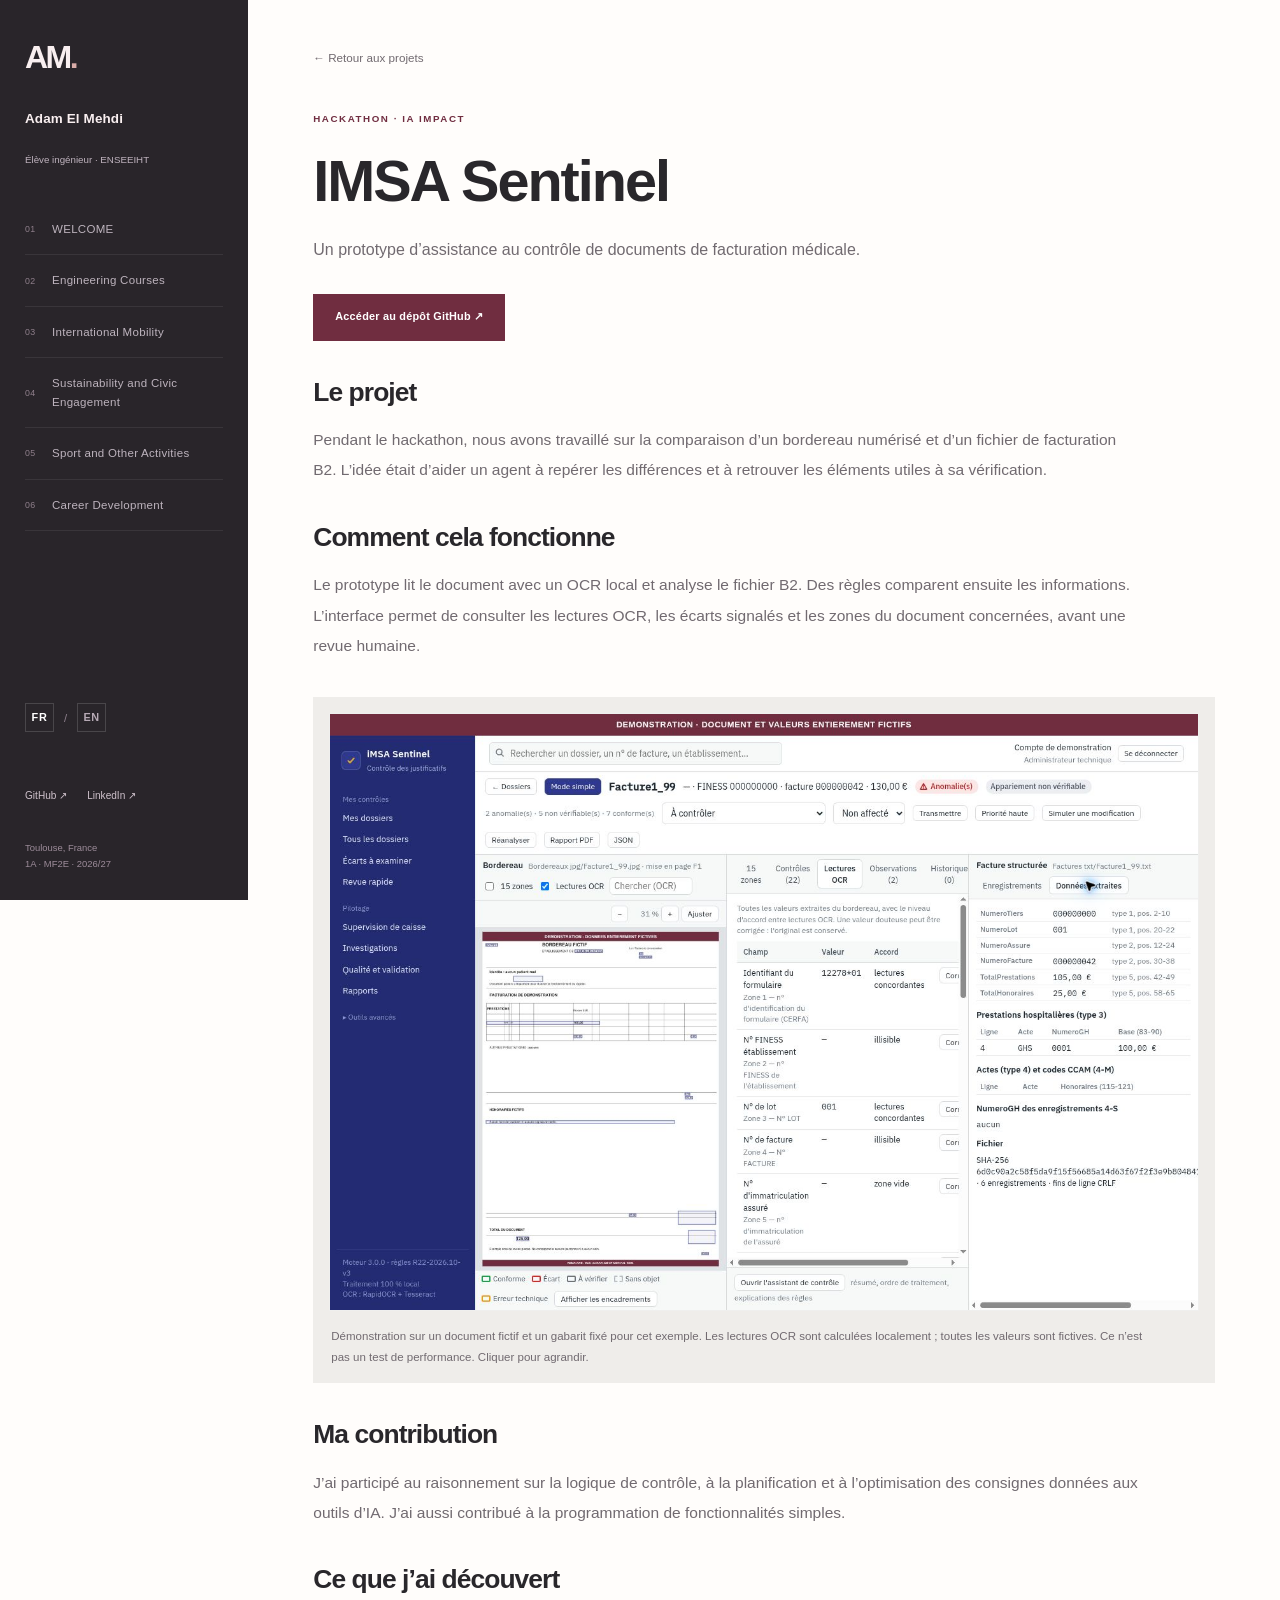
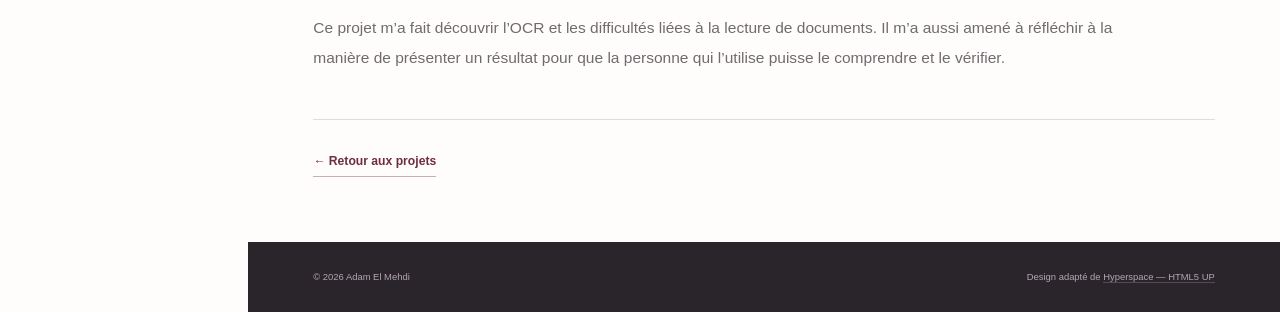
==== commit cace64dd: "Publish bilingual portfolio V2 design, natural project copy and fictional OCR screenshot; exclude CV" ====
--- a/projects/imsa.html
+++ b/projects/imsa.html
@@ -1,6 +1,6 @@
 <!doctype html>
 <html lang="fr"><head><meta charset="utf-8"><meta name="viewport" content="width=device-width,initial-scale=1"><meta name="theme-color" content="#702d40">
-<title data-fr="IMSA Sentinel — Hackathon | Adam El Mehdi" data-en="IMSA Sentinel — Hackathon | Adam El Mehdi">IMSA Sentinel — Hackathon | Adam El Mehdi</title><meta name="description" content="Présentation d’IMSA Sentinel : OCR local et assistance au contrôle documentaire, développé lors d’un hackathon."><link rel="icon" href="../assets/images/favicon.svg" type="image/svg+xml">
+<title data-fr="IMSA Sentinel — Hackathon | Adam El Mehdi" data-en="IMSA Sentinel — Hackathon | Adam El Mehdi">IMSA Sentinel — Hackathon | Adam El Mehdi</title><meta name="description" content="Mon expérience du hackathon IMSA Sentinel : contrôle documentaire, OCR local et revue humaine."><link rel="icon" href="../assets/images/favicon.svg" type="image/svg+xml">
 <link rel="stylesheet" href="../assets/css/hyperspace.css"><link rel="stylesheet" href="../assets/css/portfolio.css"><script src="../assets/js/portfolio.js" defer></script></head>
 <body class="project-page">
 <a class="skip-link" href="#main"><span data-fr="Aller au contenu" data-en="Skip to content">Aller au contenu</span></a>
@@ -8,7 +8,7 @@
 <aside id="sidebar"><div class="inner"><a class="brand" href="../index.html#welcome" aria-label="Adam El Mehdi — accueil"><span class="monogram">AM<span>.</span></span><span class="brand-name">Adam El Mehdi</span><span class="brand-sub"><span data-fr="Élève ingénieur · ENSEEIHT" data-en="Engineering student · ENSEEIHT">Élève ingénieur · ENSEEIHT</span></span></a>
 <nav aria-label="Navigation principale"><ul><li><a href="../index.html#welcome"><small>01</small><span>WELCOME</span></a></li><li><a href="../index.html#courses"><small>02</small><span>Engineering Courses</span></a></li><li><a href="../index.html#mobility"><small>03</small><span>International Mobility</span></a></li><li><a href="../index.html#sustainability"><small>04</small><span>Sustainability and Civic Engagement</span></a></li><li><a href="../index.html#sport"><small>05</small><span>Sport and Other Activities</span></a></li><li><a href="../index.html#career"><small>06</small><span>Career Development</span></a></li></ul></nav>
 <div class="sidebar-bottom"><div class="language" role="group" aria-label="Language"><button type="button" data-lang="fr" aria-pressed="true">FR</button><span>/</span><button type="button" data-lang="en" aria-pressed="false">EN</button></div><div class="sidebar-links"><a href="https://github.com/Adam-el-mehdi" target="_blank" rel="noopener noreferrer">GitHub ↗</a><a href="https://www.linkedin.com/in/adam-el-mehdi" target="_blank" rel="noopener noreferrer">LinkedIn ↗</a></div><p class="sidebar-location">Toulouse, France<br>1A · MF2E · 2026/27</p></div></div></aside>
-<div id="wrapper"><main id="main"><div class="case-inner"><a class="back-link" href="../index.html#courses"><span data-fr="← Retour aux projets" data-en="← Back to projects">← Retour aux projets</span></a><header class="case-heading"><p class="eyebrow" data-fr="02 / HACKATHON · IA IMPACT" data-en="02 / HACKATHON · IA IMPACT">02 / HACKATHON · IA IMPACT</p><h1 data-fr="IMSA Sentinel" data-en="IMSA Sentinel">IMSA Sentinel</h1><p class="section-lead" data-fr="Rapprocher les documents. Rendre les écarts visibles. Aider l’agent à décider." data-en="Compare documents. Make discrepancies visible. Help the reviewer decide.">Rapprocher les documents. Rendre les écarts visibles. Aider l’agent à décider.</p></header><figure class="case-cover"><img src="../assets/images/imsa.svg" width="1000" height="650" alt="Schéma de fonctionnement IMSA Sentinel" data-alt-fr="Schéma de fonctionnement IMSA Sentinel" data-alt-en="IMSA Sentinel workflow diagram"><figcaption data-fr="Schéma de fonctionnement du prototype, sans données de dossier." data-en="Prototype workflow diagram, without case data.">Schéma de fonctionnement du prototype, sans données de dossier.</figcaption></figure><div class="case-meta"><div><small data-fr="CADRE" data-en="CONTEXT">CADRE</small><strong>Hackathon IA Impact</strong></div><div><small data-fr="TRAITEMENT" data-en="PROCESSING">TRAITEMENT</small><strong>OCR local</strong></div><div><small data-fr="TECHNOLOGIES" data-en="TECHNOLOGIES">TECHNOLOGIES</small><strong>Python · React</strong></div></div><article class="story-section"><h2 data-fr="Le problème" data-en="The problem">Le problème</h2><p data-fr="Comparer manuellement un bordereau numérisé et une facture structurée prend du temps et demande de repérer des incohérences dans des formats différents. Le prototype vise à faciliter cette étape de contrôle documentaire." data-en="Manually comparing a scanned billing document and a structured invoice takes time and requires finding inconsistencies across different formats. The prototype aims to support this document review step.">Comparer manuellement un bordereau numérisé et une facture structurée prend du temps et demande de repérer des incohérences dans des formats différents. Le prototype vise à faciliter cette étape de contrôle documentaire.</p></article><article class="story-section"><h2 data-fr="La démarche technique" data-en="The technical approach">La démarche technique</h2><p data-fr="Une lecture OCR locale extrait les informations du bordereau. Un analyseur lit le fichier de facturation B2. Des règles rapprochent les informations et signalent les écarts, puis l’interface présente les éléments à examiner par un agent." data-en="Local OCR extracts information from the scanned document. A parser reads the B2 billing file. Rules compare the information and flag discrepancies, and the interface presents the evidence for a reviewer to examine.">Une lecture OCR locale extrait les informations du bordereau. Un analyseur lit le fichier de facturation B2. Des règles rapprochent les informations et signalent les écarts, puis l’interface présente les éléments à examiner par un agent.</p></article><ol class="pipeline"><li><span data-fr="Documents" data-en="Documents">Documents</span></li><li><span data-fr="OCR + lecture B2" data-en="OCR + B2 parsing">OCR + lecture B2</span></li><li><span data-fr="Contrôles" data-en="Checks">Contrôles</span></li><li><span data-fr="Revue humaine" data-en="Human review">Revue humaine</span></li></ol><article class="story-section"><h2 data-fr="Ma contribution" data-en="My contribution">Ma contribution</h2><p data-fr="J’ai contribué au raisonnement, à la planification, à l’optimisation des consignes données aux outils d’IA et à la programmation simple. Le hackathon a été l’occasion de relier un besoin métier, une démarche technique et une démonstration compréhensible." data-en="I contributed to reasoning, planning, refining instructions given to AI tools and straightforward programming tasks. The hackathon was an opportunity to connect a business need, a technical approach and a clear demonstration.">J’ai contribué au raisonnement, à la planification, à l’optimisation des consignes données aux outils d’IA et à la programmation simple. Le hackathon a été l’occasion de relier un besoin métier, une démarche technique et une démonstration compréhensible.</p></article><article class="story-section"><h2 data-fr="Ce que j’en retiens" data-en="What I learned">Ce que j’en retiens</h2><p data-fr="Un outil d’assistance doit rendre ses résultats compréhensibles et permettre de vérifier ce qui a été détecté. La qualité de la lecture documentaire, les règles d’interprétation et la place de la revue humaine sont aussi importantes que la détection elle-même." data-en="An assistance tool must make its results understandable and allow reviewers to check what has been detected. Document reading quality, interpretation rules and human review matter as much as detection itself.">Un outil d’assistance doit rendre ses résultats compréhensibles et permettre de vérifier ce qui a été détecté. La qualité de la lecture documentaire, les règles d’interprétation et la place de la revue humaine sont aussi importantes que la détection elle-même.</p></article><div class="case-actions"><a class="button primary" href="https://github.com/Adam-el-mehdi/iMSA-Sentinels" target="_blank" rel="noopener noreferrer"><span data-fr="Voir le dépôt GitHub ↗" data-en="View the GitHub repository ↗">Voir le dépôt GitHub ↗</span></a><a class="button" href="../index.html#courses"><span data-fr="Retour au portfolio" data-en="Back to portfolio">Retour au portfolio</span></a></div></div></main>
+<div id="wrapper"><main id="main"><div class="case-inner"><a class="back-link" href="../index.html#courses"><span data-fr="← Retour aux projets" data-en="← Back to projects">← Retour aux projets</span></a><header class="case-heading"><p class="eyebrow" data-fr="HACKATHON · IA IMPACT" data-en="HACKATHON · IA IMPACT">HACKATHON · IA IMPACT</p><h1 data-fr="IMSA Sentinel" data-en="IMSA Sentinel">IMSA Sentinel</h1><p class="section-lead" data-fr="Un prototype d’assistance au contrôle de documents de facturation médicale." data-en="A prototype to support the review of medical billing documents.">Un prototype d’assistance au contrôle de documents de facturation médicale.</p></header><div class="case-actions"><a class="button primary" href="https://github.com/Adam-el-mehdi/iMSA-Sentinels" target="_blank" rel="noopener noreferrer"><span data-fr="Accéder au dépôt GitHub ↗" data-en="View the GitHub repository ↗">Accéder au dépôt GitHub ↗</span></a></div><article class="story-section"><h2 data-fr="Le projet" data-en="The project">Le projet</h2><p data-fr="Pendant le hackathon, nous avons travaillé sur la comparaison d’un bordereau numérisé et d’un fichier de facturation B2. L’idée était d’aider un agent à repérer les différences et à retrouver les éléments utiles à sa vérification." data-en="During the hackathon, we worked on comparing a scanned billing document with a B2 billing file. The idea was to help a reviewer spot differences and find the evidence needed to check them.">Pendant le hackathon, nous avons travaillé sur la comparaison d’un bordereau numérisé et d’un fichier de facturation B2. L’idée était d’aider un agent à repérer les différences et à retrouver les éléments utiles à sa vérification.</p></article><article class="story-section"><h2 data-fr="Comment cela fonctionne" data-en="How it works">Comment cela fonctionne</h2><p data-fr="Le prototype lit le document avec un OCR local et analyse le fichier B2. Des règles comparent ensuite les informations. L’interface permet de consulter les lectures OCR, les écarts signalés et les zones du document concernées, avant une revue humaine." data-en="The prototype reads the document using local OCR and parses the B2 file. Rules then compare the information. The interface shows OCR readings, flagged discrepancies and the relevant document areas for human review.">Le prototype lit le document avec un OCR local et analyse le fichier B2. Des règles comparent ensuite les informations. L’interface permet de consulter les lectures OCR, les écarts signalés et les zones du document concernées, avant une revue humaine.</p></article><figure class="case-cover demo-capture"><button type="button" class="image-zoom" data-image="../assets/images/imsa-ocr-demo.jpg"><img src="../assets/images/imsa-ocr-demo.jpg" width="1363" height="936" loading="lazy" alt="Lectures OCR dans IMSA Sentinel sur un document entièrement fictif" data-alt-fr="Lectures OCR dans IMSA Sentinel sur un document entièrement fictif" data-alt-en="OCR readings in IMSA Sentinel on an entirely fictional document"></button><figcaption data-fr="Démonstration sur un document fictif et un gabarit fixé pour cet exemple. Les lectures OCR sont calculées localement ; toutes les valeurs sont fictives. Ce n’est pas un test de performance. Cliquer pour agrandir." data-en="Demonstration using a fictional document and a layout fixed for this example. OCR readings were calculated locally; all values are fictional. This is not a performance benchmark. Click to enlarge.">Démonstration sur un document fictif et un gabarit fixé pour cet exemple. Les lectures OCR sont calculées localement ; toutes les valeurs sont fictives. Ce n’est pas un test de performance. Cliquer pour agrandir.</figcaption></figure><article class="story-section"><h2 data-fr="Ma contribution" data-en="My contribution">Ma contribution</h2><p data-fr="J’ai participé au raisonnement sur la logique de contrôle, à la planification et à l’optimisation des consignes données aux outils d’IA. J’ai aussi contribué à la programmation de fonctionnalités simples." data-en="I contributed to the reasoning behind the validation logic, planning and refining instructions given to AI tools. I also helped code straightforward features.">J’ai participé au raisonnement sur la logique de contrôle, à la planification et à l’optimisation des consignes données aux outils d’IA. J’ai aussi contribué à la programmation de fonctionnalités simples.</p></article><article class="story-section"><h2 data-fr="Ce que j’ai découvert" data-en="What I learned">Ce que j’ai découvert</h2><p data-fr="Ce projet m’a fait découvrir l’OCR et les difficultés liées à la lecture de documents. Il m’a aussi amené à réfléchir à la manière de présenter un résultat pour que la personne qui l’utilise puisse le comprendre et le vérifier." data-en="This project introduced me to OCR and the challenges of reading documents. It also made me think about how to present a result so that the person using it can understand and verify it.">Ce projet m’a fait découvrir l’OCR et les difficultés liées à la lecture de documents. Il m’a aussi amené à réfléchir à la manière de présenter un résultat pour que la personne qui l’utilise puisse le comprendre et le vérifier.</p></article><div class="case-next"><a class="text-link" href="../index.html#courses"><span data-fr="← Retour aux projets" data-en="← Back to projects">← Retour aux projets</span></a></div></div></main>
 <footer id="footer"><p>© 2026 Adam El Mehdi</p><p><span data-fr="Design adapté de" data-en="Design adapted from">Design adapté de</span> <a href="https://html5up.net/hyperspace" target="_blank" rel="noopener noreferrer">Hyperspace — HTML5 UP</a></p></footer></div>
 <dialog id="image-dialog"><button type="button" class="close-dialog" autofocus><span data-fr="Fermer" data-en="Close">Fermer</span> ×</button><img id="expanded-image" alt=""><p id="expanded-caption"></p></dialog>
 </body></html>
--- a/assets/css/portfolio.css
+++ b/assets/css/portfolio.css
@@ -1,11 +1,19 @@
-/* Adam El Mehdi — burgundy adaptation of Hyperspace by HTML5 UP. */
-:root{--wine:#702d40;--wine-dark:#49212e;--ink:#29262b;--muted:#6f6870;--paper:#fffdfb;--pale:#f6f1ee;--rule:#e4dcd8;--sidebar:272px;--accent:#d6a794}
-html{scroll-behavior:smooth;scroll-padding-top:28px}body{background:var(--paper);color:var(--ink);font-family:Arial,Helvetica,sans-serif;font-size:16px;line-height:1.7;padding:0}body,input,select,textarea{color:var(--ink)}*,*:before,*:after{box-sizing:border-box}h1,h2,h3,h4{color:var(--ink);font-weight:600;letter-spacing:-.04em;line-height:1.15}h1{font-size:clamp(3.3rem,6vw,6.3rem)}h2{font-size:clamp(2rem,3.4vw,3.3rem);margin:0 0 1.3rem}h3{font-size:1.4rem;margin:0 0 1rem}p{margin:0 0 1.4rem}a{border:0;color:inherit;text-decoration:none}a:hover{color:var(--wine)}a:focus-visible,button:focus-visible{outline:3px solid #b96580;outline-offset:5px}img{display:block;max-width:100%;height:auto}button{font-family:inherit}strong{color:inherit}ul{padding-left:1.2rem}li{padding:0}.eyebrow{font-family:Arial,Helvetica,sans-serif;font-size:.66rem;font-weight:700;letter-spacing:.18em;line-height:1.7;margin-bottom:1.45rem;text-transform:uppercase;color:var(--wine)}.eyebrow>span:first-child:not(:last-child){margin-right:.5rem}.tiny-label{font-size:.75rem;color:var(--muted)}.skip-link{position:fixed;top:10px;left:290px;z-index:1000;transform:translateY(-170%);padding:.65rem 1rem;background:#fff;color:var(--wine)}.skip-link:focus{transform:translateY(0)}
-#sidebar{width:var(--sidebar);height:100vh;position:fixed;left:0;top:0;background:#252228;color:#fff;padding:0;z-index:100;overflow-y:auto;overflow-x:hidden;text-align:left;box-shadow:none}#sidebar>.inner{display:flex;flex-direction:column;min-height:100%;padding:42px 26px 24px;align-items:stretch;justify-content:flex-start;width:100%;opacity:1;transform:none}#sidebar .brand{display:flex;flex-direction:column;margin-bottom:2.3rem}#sidebar .brand:hover{color:#fff}.monogram{font-size:2.35rem;font-weight:700;letter-spacing:-.1em;line-height:1.15}.monogram>span{color:#d89bad}.brand-name{font-size:.94rem;font-weight:600;margin-top:1rem;letter-spacing:.01em}.brand-sub{font-size:.66rem;color:#b9afb8;margin-top:.3rem;line-height:1.5}#sidebar nav{margin:0 0 2rem;flex:1}#sidebar nav ul{display:block;padding:0;margin:0;list-style:none}#sidebar nav ul li{display:block;padding:0;margin:0;border-bottom:1px solid #ffffff15;opacity:1;transform:none}#sidebar nav a{display:flex;align-items:center;gap:12px;padding:17px 0;font-size:.64rem;font-weight:600;letter-spacing:.05em;line-height:1.55;color:#bcb3bd;position:relative;text-align:left;height:auto;white-space:normal;text-transform:none;transition:color .2s}#sidebar nav a:before{display:none}#sidebar nav a:after{height:1px;bottom:-1px;background:var(--accent);transform-origin:left;transition:transform .2s}#sidebar nav a.active,#sidebar nav a:hover{color:#fff}#sidebar nav a small{font-size:.56rem;letter-spacing:.04em;color:#927e8a;min-width:16px}#sidebar nav a.active small{color:var(--accent)}.sidebar-bottom{margin-top:auto}.language{display:flex;align-items:center;gap:12px;margin-bottom:1.5rem;font-size:.74rem;color:#8f848f}.language button{border:0;box-shadow:none;background:none;border-radius:0;color:#afa4af;font-size:.7rem;font-weight:600;padding:5px 0;height:auto;line-height:1;letter-spacing:.07em;min-width:25px;cursor:pointer}.language button:hover{color:#fff;background:none}.language button[aria-pressed=true]{color:#fff;border-bottom:2px solid var(--accent)}.sidebar-links{display:flex;gap:20px;font-size:.67rem;color:#c8bec6;margin:0 0 1.2rem}.sidebar-links a:hover{color:#fff}.sidebar-location{font-size:.63rem;line-height:1.7;color:#9d909d;margin:0}.mobile-bar{display:none}#wrapper{margin-left:var(--sidebar);padding:0}#sidebar+#wrapper{margin-left:var(--sidebar);padding:0}.wrapper>.inner{width:100%;max-width:1360px;padding:88px clamp(28px,5vw,90px);margin:0 auto}.section{background:var(--paper)}.pale-section{background:var(--pale)}section[id]{scroll-margin-top:25px}.section-heading{max-width:790px;margin:0 0 3.5rem}.section-heading .eyebrow{margin-bottom:1.5rem}.section-lead{font-size:1.09rem;color:var(--muted);line-height:1.75;max-width:760px;margin:0}.hero{background:var(--wine-dark);color:#f7eeeb;min-height:100vh;overflow:hidden;position:relative}.hero.fullscreen{min-height:100vh;padding:0}.hero-lines{position:absolute;inset:0;pointer-events:none;color:#e1a4a5;opacity:.12;overflow:hidden}.hero-lines svg{width:100%;height:100%;min-height:800px}.hero .inner{position:relative;z-index:1;padding-top:84px;padding-bottom:32px;max-width:1360px}.hero .eyebrow{color:#e1b9b6;font-size:.67rem;letter-spacing:.25em}.hero h1{font-weight:600;line-height:1.03;color:#fff9f3;margin:1.3rem 0 2.4rem;max-width:950px;letter-spacing:-.06em}.hero h1 em{font-style:normal;color:#e3b8ab}.hero-name{font-size:1.14rem;color:#fff5ee;margin-bottom:.8rem;font-weight:600}.hero-description{color:#e1cbd0;max-width:640px;font-size:1rem;line-height:1.8}.actions{display:flex;align-items:center;flex-wrap:wrap;gap:24px;margin:2rem 0}.button,button.button{display:inline-flex;align-items:center;justify-content:center;padding:15px 23px;height:auto;border:1px solid var(--wine);border-radius:0;box-shadow:none;font-size:.68rem;line-height:1.5;letter-spacing:.07em;font-weight:700;text-transform:none;color:var(--wine);background:none;min-height:50px;white-space:normal;cursor:pointer}.button:hover{color:var(--wine);border-color:var(--wine);background:#702d400a}.button.primary{background:var(--wine);color:#fff;border:1px solid var(--wine)}.button.primary:hover{background:#592336;border-color:#592336}.hero .button.primary{background:#f5e9e1;color:#512332;border-color:#f5e9e1}.hero .button.primary:hover{background:#fff}.text-link{font-size:.76rem;font-weight:600;display:inline-block;padding:5px 0;border-bottom:1px solid #702d4060;color:var(--wine)}.hero .text-link{color:#f7e5dc;border-bottom-color:#d7a4a9}.hero-bottom{margin-top:70px;padding-top:22px;border-top:1px solid #ffffff2a;display:flex;gap:24px;justify-content:space-between;color:#d8b8c2;font-size:.6rem;letter-spacing:.1em;text-transform:uppercase}.intro-section{border-bottom:1px solid var(--rule)}.intro-grid{display:grid;grid-template-columns:1fr 1.25fr;gap:6%}.intro-grid h2{max-width:380px}.intro-grid>div:last-child{padding-top:2.3rem}.intro-grid p{font-size:.95rem;color:var(--muted)}.qualities{padding:0;margin:1.5rem 0 0;display:flex;flex-wrap:wrap;gap:10px 23px;list-style:none;font-size:.73rem;color:var(--wine);font-weight:600}.qualities li:before{content:'+';margin-right:8px}.subheading{display:flex;align-items:center;justify-content:space-between;gap:20px;margin:0 0 1.5rem}.subheading h3{margin:0;font-size:1.05rem;letter-spacing:-.02em}.project-grid{display:grid;grid-template-columns:1fr 1fr;gap:24px}.project-card{border:1px solid var(--rule);background:#fff;display:flex;flex-direction:column;min-width:0}.project-visual{display:block;overflow:hidden;background:#edece9;aspect-ratio:1.52;border-bottom:1px solid var(--rule);padding:24px;display:flex;align-items:center}.project-visual img{width:100%;box-shadow:0 7px 24px #201d2420;transition:transform .4s}.project-visual:hover img{transform:scale(1.025)}.tipe-visual{padding:0;background:#3d242d}.tipe-visual img{box-shadow:none}.project-copy{padding:28px 26px 30px;display:flex;flex:1;flex-direction:column}.project-copy .eyebrow{font-size:.57rem;margin-bottom:.9rem}.project-copy h3{font-size:1.4rem}.project-copy p:not(.eyebrow){font-size:.88rem;color:var(--muted)}.project-copy .tech-line{font-size:.67rem!important;color:var(--wine)!important;margin-top:auto;margin-bottom:.8rem;line-height:1.8}.project-copy .text-link{align-self:flex-start}.curriculum{display:grid;grid-template-columns:1fr 1.2fr;gap:7%;margin-top:5rem;padding-top:3.5rem;border-top:1px solid var(--rule)}.curriculum h3{font-size:1.65rem}.curriculum p:not(.eyebrow){font-size:.88rem;color:var(--muted)}.module-list{margin:0}.module-list>div{padding:15px 0;border-bottom:1px solid var(--rule)}.module-list>div:first-child{padding-top:0}.module-list dt{font-size:.88rem;font-weight:600;color:var(--ink)}.module-list dd{font-size:.78rem;color:var(--muted);margin:3px 0 0}.lab-note{display:grid;grid-template-columns:84px 1fr;gap:20px;background:var(--pale);padding:28px 30px;margin:36px 0}.note-index{font-size:.64rem;letter-spacing:.1em;color:var(--wine);padding-top:5px}.lab-note h3{font-size:1.12rem}.lab-note p{font-size:.88rem;color:var(--muted);margin:0}.skills-row{margin-top:3rem}.skills-row h3{font-size:1.02rem}.skill-tags{display:flex;flex-wrap:wrap;gap:9px;list-style:none;padding:0;margin:1rem 0 0}.skill-tags li{font-size:.72rem;padding:7px 12px;border:1px solid var(--rule);color:var(--muted)}.mobility-layout{display:grid;grid-template-columns:1fr 1fr;gap:6%}.travel-panel{padding:35px;background:#fff;border-top:3px solid var(--wine)}.travel-panel p:not(.eyebrow){font-size:.86rem;color:var(--muted)}.travel-duration{display:grid;grid-template-columns:auto 1fr auto auto 1fr;align-items:center;gap:13px;margin:1rem 0 1.5rem;font-size:.72rem;line-height:1.5;color:var(--muted)}.travel-duration strong{font-size:3.3rem;font-weight:500;color:var(--wine);letter-spacing:-.07em}.travel-duration>span:nth-child(3){padding:0 .2rem;font-size:1rem}.country-list{display:grid;grid-template-columns:1fr 1fr;gap:10px 20px;list-style:none;padding:0;font-size:.82rem;border-top:1px solid var(--rule);padding-top:20px;margin:20px 0 0}.country-list li:before{content:'—';color:#ae8b93;margin-right:8px}.mobility-layout>div:last-child{padding:15px 0}.mobility-layout h3{font-size:1.45rem}.mobility-layout>div:last-child>p{font-size:.9rem;color:var(--muted)}.next-step{border-top:1px solid var(--rule);padding-top:25px;margin-top:26px}.next-step p:not(.eyebrow){font-size:.88rem;color:var(--muted)}.next-step .eyebrow{font-size:.57rem;margin-bottom:12px}.languages{margin-top:3rem;padding-top:26px;border-top:1px solid var(--rule)}.languages dl{display:grid;grid-template-columns:repeat(4,1fr);gap:15px;margin:0}.languages dt{font-size:.88rem;font-weight:600}.languages dd{font-size:.76rem;color:var(--muted);margin:.3rem 0 0}.engagement-grid{display:grid;grid-template-columns:1fr 1fr;gap:0 45px}.engagement-grid article{border-top:1px solid var(--rule);padding:24px 0 22px;position:relative}.engagement-no{font-size:.62rem;color:#a78c95;letter-spacing:.08em;display:block;margin-bottom:1rem}.engagement-grid h3{font-size:1.3rem}.engagement-grid p{font-size:.88rem;color:var(--muted)}blockquote{border-left:3px solid var(--wine);font-style:normal;margin:2rem 0 0;padding:5px 0 5px 25px;max-width:700px;color:var(--wine);font-size:1.15rem}blockquote p{margin:0}.sport-grid{display:grid;grid-template-columns:1fr 1fr;gap:32px}.sport-feature{padding:32px;background:#fff;border:1px solid var(--rule);overflow:hidden;position:relative}.sport-number{font-size:5rem;line-height:1;font-weight:500;letter-spacing:-.07em;color:var(--wine);display:block;margin-bottom:22px}.sport-number>span{font-size:2.2rem;vertical-align:top;position:relative;top:8px;margin-left:5px}.sport-feature .eyebrow{font-size:.6rem}.sport-feature h3{font-size:1.5rem}.sport-feature p:not(.eyebrow){font-size:.88rem;color:var(--muted);margin-bottom:0}.running{background:var(--wine);color:#f2e7e9;display:flex;flex-direction:column;justify-content:flex-end}.running h3{color:#fff}.running .eyebrow{color:#e2b6b4}.running p:not(.eyebrow){color:#edcfd9}.running-line{position:absolute;width:240px;height:240px;border:1px solid #ffffff20;border-radius:50%;right:-90px;top:-80px;box-shadow:0 0 0 25px #ffffff05,0 0 0 50px #ffffff05,0 0 0 75px #ffffff05;pointer-events:none}.race-stats{display:flex;gap:38px;position:relative;margin:1.1rem 0 1.5rem}.race-stats>div{display:flex;flex-direction:column;gap:5px}.race-stats strong{font-size:3rem;line-height:1;font-weight:500}.race-stats span{font-size:.69rem}.racing{margin-top:40px;padding-top:35px;border-top:1px solid var(--rule);display:grid;grid-template-columns:120px 1fr;gap:35px;align-items:center}.racing-mark{font-weight:700;font-size:3.8rem;line-height:.9;letter-spacing:-.07em;color:var(--wine);padding-bottom:10px}.racing-mark span{display:block;font-size:2.8rem;letter-spacing:.06em;padding-top:10px}.racing h3{font-size:1.55rem}.racing .eyebrow{font-size:.58rem}.racing p:not(.eyebrow){font-size:.88rem;color:var(--muted);margin:0}.career-grid{display:grid;grid-template-columns:1fr 1.1fr;gap:7%}.career-grid h3{font-size:1.35rem}.career-grid p{font-size:.9rem;color:var(--muted)}.career-domains{padding:0;list-style:none;font-size:1.5rem;line-height:1.5;margin:1.4rem 0 2rem;color:var(--wine);letter-spacing:-.025em}.career-domains li{border-bottom:1px solid var(--rule);padding:9px 0}.career-domains li:after{content:'↗';float:right;font-size:1.1rem;padding-top:5px;color:#b1a0a5}.meetings article{padding-top:22px;border-top:1px solid var(--rule);margin-top:24px}.meetings .eyebrow{font-size:.58rem;margin-bottom:12px;color:var(--wine)}.meetings .takeaway{border-left:2px solid var(--wine);padding-left:20px;margin-top:1.8rem;font-size:.87rem;color:var(--wine)}.contact-strip{background:var(--pale);margin-top:3.5rem;padding:32px;display:flex;justify-content:space-between;align-items:center;gap:30px}.contact-strip h3{font-size:1.4rem}.contact-strip p{font-size:.85rem;color:var(--muted);margin:0}.contact-strip .actions{margin:0;gap:12px;flex-shrink:0}#footer{background:#252228;color:#bfb3bd;padding:30px clamp(28px,5vw,90px);display:flex;justify-content:space-between;gap:25px;font-size:.62rem;letter-spacing:.015em}#footer p{margin:0}#footer a{border-bottom:1px solid #c0abb260}#footer a:hover{color:#fff}.project-page main{background:var(--paper)}.case-inner{max-width:1150px;margin:0 auto;padding:50px clamp(28px,5vw,90px) 70px}.back-link{font-size:.74rem;color:var(--muted);display:inline-block;margin-bottom:50px}.back-link:hover{color:var(--wine)}.case-heading h1{font-size:clamp(2.6rem,4.5vw,4.8rem);max-width:850px;margin-bottom:1.5rem}.case-heading .section-lead{font-size:1.08rem;max-width:770px}.case-cover{margin:40px 0 0}.case-cover>img{width:100%;max-height:500px;object-fit:cover}.case-cover figcaption,figcaption{font-size:.72rem;color:var(--muted);padding:14px 0;line-height:1.65}figure{margin:0}.case-meta{display:grid;grid-template-columns:1fr 1fr 1fr;gap:20px;padding:25px 0;border-top:1px solid var(--rule);border-bottom:1px solid var(--rule);margin:25px 0 50px}.case-meta div{display:flex;flex-direction:column;gap:8px}.case-meta small{font-size:.6rem;letter-spacing:.12em;color:var(--muted)}.case-meta strong{font-size:.82rem;font-weight:600}.story-section{margin:45px 0;max-width:830px}.story-section h2{font-size:1.8rem}.story-section p{font-size:.99rem;color:var(--muted);line-height:1.9}.method-strip{display:grid;grid-template-columns:1fr 1fr 1fr;gap:20px;background:var(--pale);padding:30px}.method-strip>div{display:flex;flex-direction:column;gap:15px;font-size:.86rem}.method-strip>div>span:first-child{font-size:.6rem;color:var(--wine);letter-spacing:.15em}.case-next{border-top:1px solid var(--rule);padding-top:35px;margin-top:50px}.pipeline{list-style:none;display:grid;grid-template-columns:repeat(4,1fr);gap:22px;padding:24px;margin:40px 0;background:var(--pale);counter-reset:pipeline}.pipeline li{position:relative;font-size:.76rem;color:var(--wine);padding-top:26px}.pipeline li:before{counter-increment:pipeline;content:'0' counter(pipeline);position:absolute;top:0;font-size:.6rem;color:var(--muted)}.pipeline li:not(:last-child):after{content:'→';position:absolute;right:-12px;top:26px;color:#a3848d}.gallery{display:grid;grid-template-columns:1fr 1fr;gap:20px;margin-top:45px}.image-zoom{padding:0;border:0;border-radius:0;height:auto;width:100%;display:block;background:#eae9e7;line-height:0;box-shadow:none;cursor:zoom-in;letter-spacing:0;overflow:hidden}.image-zoom:hover{background:#eae9e7}.image-zoom img{width:100%;height:auto;max-width:none}.gallery figure{min-width:0}.figure-note{font-size:.74rem;color:var(--muted);line-height:1.7;margin-top:8px}.case-actions{margin-top:40px;display:flex;gap:18px;flex-wrap:wrap}dialog{width:min(96vw,1600px);max-height:95vh;background:#fffdfb;border:0;box-shadow:0 20px 90px #0007;padding:55px 22px 12px;color:var(--ink)}dialog::backdrop{background:#141017d9}dialog img{max-width:100%;max-height:78vh;object-fit:contain;margin:0 auto}dialog p{font-size:.8rem;margin:12px 0 0;color:var(--muted)}.close-dialog{position:absolute;right:20px;top:15px;background:none;border:0;box-shadow:none;border-radius:0;height:auto;padding:5px;line-height:1.5;color:var(--wine);letter-spacing:0;font-size:.8rem;cursor:pointer}.close-dialog:hover{background:var(--pale)}
-@media(min-width:1600px){:root{--sidebar:300px}#sidebar>.inner{padding:55px 34px 30px}.hero .inner{padding-top:110px}.hero h1{font-size:7rem}}
-@media(max-width:1200px){:root{--sidebar:240px}#sidebar>.inner{padding:30px 22px 22px}#sidebar nav a{padding:15px 0;font-size:.61rem}.wrapper>.inner{padding:70px 36px}.hero .inner{padding:70px 36px 30px}.hero h1{font-size:clamp(3.6rem,6.3vw,5.4rem)}.hero-description{max-width:540px}.hero-bottom{margin-top:50px}.project-copy{padding:23px 22px}.curriculum{gap:6%}.travel-panel{padding:25px}.travel-duration{gap:9px}.travel-duration strong{font-size:2.7rem}.sport-feature{padding:25px}.contact-strip{display:block}.contact-strip .actions{margin-top:22px}.case-inner{padding:40px 36px 60px}}
-@media(max-width:980px){.intro-grid,.curriculum,.mobility-layout,.career-grid{grid-template-columns:1fr;gap:30px}.intro-grid>div:last-child{padding-top:0}.intro-grid h2{max-width:600px}.curriculum{margin-top:3rem;padding-top:2.5rem}.curriculum>div{max-width:600px}.project-copy h3{font-size:1.2rem}.project-grid{gap:16px}.project-copy{padding:20px}.travel-duration{display:flex;gap:16px}.travel-duration strong{font-size:3.4rem}.career-grid{gap:35px}.meetings article{margin-top:20px}.racing{grid-template-columns:90px 1fr;gap:25px}.racing-mark{font-size:3rem}.racing-mark span{font-size:2.2rem}.sport-grid{gap:18px}.sport-feature{padding:23px}.sport-feature h3{font-size:1.25rem}.race-stats{gap:20px}.hero-description{font-size:.95rem}.hero-bottom{display:block}.hero-bottom>span{display:block;margin-bottom:8px}.subheading .tiny-label{display:none}.case-meta{grid-template-columns:1fr 1fr 1fr;gap:15px}.case-meta strong{font-size:.75rem}}
-@media(max-width:760px){html{scroll-padding-top:76px}body{padding-top:64px}.mobile-bar{display:flex;height:64px;position:fixed;inset:0 0 auto;z-index:200;background:#252228;color:#fff;align-items:center;justify-content:space-between;padding:0 22px;border-bottom:1px solid #ffffff15}.mobile-brand{display:flex;gap:18px;align-items:center;font-size:1.35rem;font-weight:700;letter-spacing:-.08em}.mobile-brand:hover{color:#fff}.mobile-brand span{font-size:.72rem;letter-spacing:.02em;font-weight:500}.mobile-bar button{height:auto;background:none;box-shadow:none;border:1px solid #ffffff55;border-radius:0;color:#fff;line-height:1.5;font-size:.66rem;letter-spacing:.06em;padding:6px 12px;cursor:pointer}#sidebar{display:block;position:fixed;top:64px;width:100%;height:calc(100dvh - 64px);left:0;transform:translateX(-100%);transition:transform .25s;visibility:hidden}#sidebar.open{transform:translateX(0);visibility:visible}#sidebar>.inner{padding:25px 24px;min-height:100%;width:100%;display:flex}#sidebar .brand{display:none}#sidebar nav{flex:none;margin-bottom:20px}#sidebar nav a{font-size:.78rem;padding:16px 0}#sidebar .sidebar-bottom{margin-top:auto}.sidebar-bottom .sidebar-location{display:none}.sidebar-links{font-size:.8rem;margin-bottom:10px}.language{margin-bottom:20px}.language button{font-size:.8rem;padding:8px}.sidebar-bottom{display:flex;align-items:center;justify-content:space-between;gap:22px}#wrapper,#sidebar+#wrapper{margin-left:0;padding:0}.skip-link{left:20px;top:70px}section[id]{scroll-margin-top:72px}.wrapper>.inner{padding:60px 25px}.hero.fullscreen{min-height:calc(100svh - 64px);padding:0}.hero .inner{padding:65px 25px 28px}.hero h1{font-size:clamp(3.3rem,9.8vw,5.2rem);line-height:1.06;margin-bottom:32px}.hero .eyebrow{font-size:.58rem}.hero-description{font-size:.95rem;max-width:590px}.hero-name{font-size:1.05rem}.hero-bottom{margin-top:48px;font-size:.55rem}.hero .actions{gap:20px}.hero-lines{inset:0 -200px 0 0;opacity:.1}.section-heading{margin-bottom:2.7rem}.section-heading h2{max-width:590px}.section-lead{font-size:1rem}.project-copy{padding:24px}.project-copy h3{font-size:1.35rem}.project-visual{padding:18px}.tipe-visual{padding:0}.engagement-grid{gap:0 28px}.engagement-grid h3{font-size:1.25rem}.sport-feature{padding:27px}.sport-feature h3{font-size:1.45rem}.contact-strip{padding:26px}#footer{padding:28px 25px;flex-direction:column;gap:10px}.case-inner{padding:35px 25px 50px}.case-heading h1{font-size:clamp(2.7rem,8vw,4.3rem)}.back-link{margin-bottom:35px}.case-cover{margin-top:30px}.case-cover>img{max-height:none}.case-heading .section-lead{font-size:1rem}.story-section h2{font-size:1.7rem}}
-@media(max-width:540px){h2{font-size:2.15rem}.hero h1{font-size:clamp(3rem,10.4vw,4rem)}.hero .inner{padding-top:56px}.hero-bottom{margin-top:42px}.hero .actions{gap:18px}.hero .button{padding:14px 18px;font-size:.63rem}.hero .text-link{font-size:.7rem}.intro-grid{gap:12px}.project-grid,.sport-grid,.engagement-grid{grid-template-columns:1fr;gap:24px}.project-visual{padding:22px}.tipe-visual{padding:0}.engagement-grid{gap:0}.engagement-grid article{padding-bottom:17px}.lab-note{grid-template-columns:1fr;gap:10px;padding:24px}.languages dl{grid-template-columns:1fr 1fr;row-gap:25px}.travel-panel{padding:26px}.travel-duration{display:grid;grid-template-columns:auto 1fr auto auto 1fr;gap:10px;font-size:.7rem}.travel-duration strong{font-size:3rem}.mobility-layout{gap:24px}.racing{grid-template-columns:1fr;gap:20px}.racing-mark{display:flex;font-size:2.8rem;align-items:center;gap:12px}.racing-mark span{font-size:2.2rem;padding:0}.race-stats{gap:50px}.running{min-height:290px}.running .eyebrow{margin-top:20px}.contact-strip .actions{gap:12px}.contact-strip .button{padding:13px 18px}.case-meta{grid-template-columns:1fr;gap:20px}.case-meta div{flex-direction:row;justify-content:space-between;align-items:center}.gallery{grid-template-columns:1fr;gap:25px}.method-strip{grid-template-columns:1fr;gap:25px;padding:25px}.method-strip>div{flex-direction:row;align-items:center;gap:15px}.pipeline{grid-template-columns:1fr 1fr;gap:25px}.pipeline li:nth-child(2):after{display:none}.story-section{margin:32px 0}.story-section p{font-size:.94rem}.case-actions{gap:14px}.case-actions .button{width:100%}}
+/* Hyperspace / HTML5 UP — personal adaptation, V2. */
+#sidebar>.inner{height:auto}#sidebar nav,#sidebar nav ul,#sidebar nav ul li{height:auto;line-height:1.85}
+/* Override the original theme's important button colours on the light palette. */
+.button{color:#702d40!important;border-color:#702d4065!important}.button.primary{color:#fff!important;border-color:#702d40!important}.button:hover{border-color:#702d40!important}.button:after,button:after{display:none}.language button{color:#b6a9b5!important}.language button[aria-pressed=true]{color:#fff!important}.mobile-bar button{color:#fff!important}.close-dialog{color:#702d40!important}
+:root{--wine:#702d40;--ink:#29272b;--muted:#716a70;--paper:#fffdfb;--pale:#f6f2ef;--line:#e4dcd8;--sidebar:248px;--accent:#d8aca8}
+html{scroll-behavior:smooth;scroll-padding-top:30px}body{margin:0;padding:0;background:var(--paper);color:var(--ink);font:16px/1.85 Arial,Helvetica,sans-serif}body,input,textarea,select{color:var(--ink)}*,*:before,*:after{box-sizing:border-box}h1,h2,h3{color:var(--ink);letter-spacing:-.035em;font-weight:600;line-height:1.2}h1{font-size:4rem}h2{font-size:clamp(1.9rem,3.2vw,2.9rem);margin:0 0 1.3rem}h3{font-size:1.2rem;margin:0 0 1rem}p{margin:0 0 1.25rem}strong{color:inherit}a{border:0;color:inherit;text-decoration:none}a:hover{color:var(--wine)}a:focus-visible,button:focus-visible,summary:focus-visible{outline:3px solid #b86a80;outline-offset:5px}button{font-family:inherit}img{display:block;max-width:100%;height:auto}.eyebrow{font-size:.61rem;font-weight:700;line-height:1.6;letter-spacing:.16em;color:var(--wine);margin:0 0 1.4rem}.quiet-line{font-size:.79rem!important;color:var(--muted);line-height:1.8}.skip-link{position:fixed;left:270px;top:10px;z-index:1000;background:#fff;padding:10px 15px;transform:translateY(-180%);color:var(--wine)}.skip-link:focus{transform:none}
+#sidebar{position:fixed;inset:0 auto 0 0;width:var(--sidebar);height:100vh;padding:0;background:#29252a;text-align:left;overflow-y:auto;z-index:100;color:#f9eff0}#sidebar>.inner{width:100%;min-height:100%;display:flex;flex-direction:column;align-items:stretch;justify-content:flex-start;padding:38px 25px 28px;opacity:1;transform:none}#sidebar .brand{display:flex;flex-direction:column;margin-bottom:36px}#sidebar .brand:hover{color:#fff}.monogram{font-weight:600;font-size:2rem;letter-spacing:-.08em;line-height:1.2}.monogram>span{color:var(--accent)}.brand-name{font-size:.84rem;font-weight:600;letter-spacing:.01em;margin-top:15px}.brand-sub{font-size:.61rem;color:#bfb3be;margin-top:5px;line-height:1.6}#sidebar nav{flex:1;margin-bottom:32px}#sidebar nav ul{padding:0;margin:0;display:block;list-style:none}#sidebar nav ul li{display:block;padding:0;margin:0;border-bottom:1px solid #ffffff13;opacity:1;transform:none}#sidebar nav a{display:flex;align-items:center;gap:11px;position:relative;padding:16px 0;height:auto;color:#bdb3bd;text-align:left;font-size:.72rem;letter-spacing:.025em;font-weight:500;line-height:1.6;white-space:normal;text-transform:none}#sidebar nav a small{min-width:16px;font-size:.55rem;color:#8f7f8b;letter-spacing:.05em}#sidebar nav a:before{display:none}#sidebar nav a:after{bottom:-1px;height:1px;background:var(--accent);transform-origin:left}#sidebar nav a.active,#sidebar nav a:hover{color:#fff}#sidebar nav a.active small{color:var(--accent)}.sidebar-bottom{margin-top:auto}.language{display:flex;align-items:center;gap:10px;margin-bottom:22px;font-size:.7rem;color:#8f818e}.language button{width:auto;min-width:29px;height:auto;padding:7px 3px;border:0;border-radius:0;box-shadow:none;background:none;color:#b6a9b5;font-size:.68rem;line-height:1.2;letter-spacing:.06em;font-weight:600;cursor:pointer}.language button[aria-pressed=true]{color:#fff;border-bottom:2px solid var(--accent)}.language button:hover{color:#fff;background:none}.sidebar-links{display:flex;gap:20px;font-size:.63rem;color:#cfc2cc;margin-bottom:16px}.sidebar-links a:hover{color:#fff}.sidebar-location{font-size:.59rem;line-height:1.7;color:#9d8c9a;margin:0}.mobile-bar{display:none}#wrapper,#sidebar+#wrapper{margin-left:var(--sidebar);padding:0}.wrapper{background:var(--paper)}.wrapper>.inner{width:100%;max-width:1320px;margin:auto;padding:76px clamp(30px,5.1vw,88px)}.pale-section{background:var(--pale)}section[id],#contact{scroll-margin-top:28px}
+.hero{position:relative;background:#f3ece8;overflow:hidden}.hero>.inner{padding-top:86px;padding-bottom:66px;position:relative;z-index:1}.hero-line{position:absolute;width:440px;height:440px;right:-160px;top:-140px;border:1px solid #702d4012;border-radius:50%;pointer-events:none;box-shadow:0 0 0 60px #702d4004,0 0 0 120px #702d4004}.hero .eyebrow{font-size:.61rem;letter-spacing:.18em}.hero h1{font-size:clamp(3.4rem,6.1vw,6.15rem);line-height:1.02;letter-spacing:-.055em;font-weight:600;margin:28px 0;color:#33272e}.name-dot{color:var(--wine)}.hero-description{max-width:610px;color:#625a60;font-size:1.05rem;line-height:1.9;margin-bottom:0}.actions{display:flex;align-items:center;gap:19px;flex-wrap:wrap;margin:26px 0}.button{display:inline-flex;align-items:center;justify-content:center;height:auto;min-height:47px;padding:13px 21px;border:1px solid #702d4065;border-radius:0;box-shadow:none;background:transparent;color:var(--wine);font-size:.68rem;line-height:1.6;font-weight:600;letter-spacing:.02em;text-transform:none;white-space:normal}.button:hover{background:#702d4007;border-color:var(--wine);color:var(--wine)}.button.primary{background:var(--wine);color:#fff;border-color:var(--wine)}.button.primary:hover{background:#542233;border-color:#542233}.text-link{font-size:.76rem;font-weight:600;display:inline-block;padding:4px 0;border-bottom:1px solid #702d4060;color:var(--wine)}.text-link:hover{border-color:var(--wine);color:var(--wine)}.hero-links{display:flex;flex-wrap:wrap;align-items:center;gap:22px;color:var(--muted);font-size:.67rem;margin-top:34px}.hero-links a{border-bottom:1px solid #b7a4ab}.hero-links>span{margin-right:8px}.intro-section{border-bottom:1px solid var(--line)}
+.about-grid{display:grid;grid-template-columns:1fr 1.3fr;gap:7%}.about-grid h2{font-size:1.8rem;max-width:330px}.about-grid>div:last-child{padding-top:3px}.about-grid p:not(.eyebrow),.prose p{font-size:.96rem;color:var(--muted);line-height:1.9}.languages{margin-top:36px;border-top:1px solid var(--line);padding-top:24px;display:grid;grid-template-columns:1fr 1.3fr;gap:7%;align-items:start}.languages>.eyebrow{padding-top:4px;margin:0}.languages ul{list-style:none;padding:0;margin:0;display:flex;flex-wrap:wrap;gap:17px 28px}.languages li{padding:0;display:flex;flex-direction:column;gap:2px;font-size:.74rem}.languages strong{font-weight:600}.languages li>span{font-size:.66rem;color:var(--muted)}.section-heading{max-width:800px;margin:0 0 36px}.section-heading h2{max-width:740px}.section-lead{color:var(--muted);font-size:.99rem;line-height:1.9;max-width:740px;margin-bottom:0}
+.project-grid{display:grid;grid-template-columns:1fr 1fr;gap:30px}.project-card{min-width:0;border-bottom:1px solid var(--line)}.project-visual{display:block;background:#ede8e5;aspect-ratio:1.54;overflow:hidden;line-height:0}.project-visual img{width:100%;height:100%;object-fit:cover;transition:transform .4s}.project-visual:hover img{transform:scale(1.025)}.imsa-visual{background:#e4e5e8;display:flex;align-items:center;padding:15px}.imsa-visual img{height:auto;object-fit:contain;box-shadow:0 4px 15px #15152115}.project-copy{padding:26px 0 30px}.project-copy .eyebrow{font-size:.56rem;margin-bottom:12px}.project-copy h3{font-size:1.38rem;margin-bottom:14px}.project-copy p:not(.eyebrow){font-size:.88rem;line-height:1.85;color:var(--muted)}.project-copy .text-link{font-size:.73rem}.study-grid{display:grid;grid-template-columns:1fr 1fr;gap:35px;padding-top:37px}.study-grid h3{font-size:1.12rem}.study-grid p{font-size:.86rem;line-height:1.9;color:var(--muted);margin:0}.study-grid .tools{line-height:2.05;font-size:.8rem}.course-details{margin-top:30px;border-top:1px solid var(--line);border-bottom:1px solid var(--line)}.course-details summary{padding:17px 0;font-size:.81rem;font-weight:600;color:var(--wine);cursor:pointer}.module-list{display:grid;grid-template-columns:1fr 1fr;gap:0 30px;margin:0 0 15px}.module-list>div{padding:14px 0;border-top:1px solid var(--line)}.module-list dt{font-size:.8rem;font-weight:600}.module-list dd{margin:4px 0 0;font-size:.75rem;color:var(--muted);line-height:1.7}.reading-grid{display:grid;grid-template-columns:1.2fr 1fr;gap:8%}.reading-grid .prose>p:last-child{margin-bottom:0}.reading-grid .prose h3{font-size:1.16rem;margin-bottom:17px}.margin-note{padding-left:28px;border-left:2px solid #702d4050}.margin-note h3{font-size:1.15rem}.margin-note p{font-size:.88rem;color:var(--muted);line-height:1.9;margin-bottom:0}
+.activity-list article{display:grid;grid-template-columns:150px 1fr;gap:32px;padding:30px 0;border-top:1px solid var(--line)}.activity-list article:last-child{padding-bottom:0}.activity-label{font-size:.58rem;font-weight:600;letter-spacing:.1em;color:var(--wine);padding-top:5px}.activity-list h3{font-size:1.3rem;margin-bottom:15px}.activity-list p{font-size:.96rem;color:var(--muted);line-height:1.9;max-width:760px;margin:0}.cv-row{display:flex;justify-content:space-between;gap:25px;align-items:center;margin-top:42px;padding:26px 0;border-top:1px solid var(--line);border-bottom:1px solid var(--line)}.cv-row h3{font-size:1.2rem;margin-bottom:8px}.cv-row p{color:var(--muted);font-size:.82rem;margin:0}.cv-row .actions{margin:0;gap:12px}.contact-block{margin-top:60px;max-width:850px}.contact-block h2{font-size:2.1rem}.contact-block p:not(.eyebrow){font-size:.92rem;color:var(--muted);line-height:1.9;max-width:640px}.email-link{display:inline-block;font-size:clamp(1.1rem,2.5vw,1.85rem);color:var(--wine);letter-spacing:-.025em;border-bottom:1px solid #702d4040;padding:0 0 8px;overflow-wrap:anywhere}.email-link>span{font-size:1rem;margin-left:15px}.contact-links{display:flex;gap:27px;margin-top:20px}.contact-links .text-link{font-weight:500;font-size:.73rem}
+#footer{background:#29252a;color:#b6a5b3;display:flex;justify-content:space-between;gap:20px;padding:27px clamp(30px,5.1vw,88px);font-size:.59rem;line-height:1.7}#footer p{margin:0}#footer a{border-bottom:1px solid #b6a5b34d}#footer a:hover{color:#fff}.case-inner{max-width:1120px;margin:auto;padding:42px clamp(30px,5.1vw,88px) 65px}.back-link{font-size:.73rem;color:var(--muted);display:inline-block;margin-bottom:42px}.case-heading h1{font-size:clamp(2.6rem,4.5vw,4rem);line-height:1.12;margin:0 0 22px;max-width:850px}.case-heading .section-lead{font-size:1rem}.case-actions{display:flex;gap:18px;flex-wrap:wrap;margin:28px 0 35px}.case-cover{margin:35px 0 40px}.case-cover>img{width:100%;max-height:470px;object-fit:cover}figure{margin:0}figcaption{font-size:.72rem;color:var(--muted);line-height:1.8;padding-top:13px;max-width:830px}.story-section{margin:36px 0;max-width:830px}.story-section h2{font-size:1.65rem;margin-bottom:17px}.story-section p{font-size:.97rem;line-height:1.95;color:var(--muted);margin:0}.case-next{border-top:1px solid var(--line);padding-top:25px;margin-top:45px}.image-zoom{height:auto;width:100%;padding:0;border:0;border-radius:0;box-shadow:none;background:#ececeb;display:block;line-height:0;cursor:zoom-in}.image-zoom:hover{background:#ececeb}.image-zoom img{width:100%;height:auto}.demo-capture{padding:16px;background:#efedea}.demo-capture figcaption{padding:15px 2px 0}.project-page .demo-capture{margin:35px 0}.project-page main{background:var(--paper)}dialog{width:min(96vw,1700px);max-height:96vh;padding:50px 18px 14px;border:0;background:var(--paper);box-shadow:0 20px 90px #0007;color:var(--ink)}dialog::backdrop{background:#211923d9}dialog img{max-height:79vh;max-width:100%;object-fit:contain;margin:auto}dialog p{font-size:.77rem;color:var(--muted);margin:10px 0 0}.close-dialog{position:absolute;top:12px;right:18px;height:auto;padding:6px;border:0;border-radius:0;box-shadow:none;background:none;color:var(--wine);font-size:.77rem;line-height:1.5;letter-spacing:0;cursor:pointer}.close-dialog:hover{background:var(--pale)}
+@media(min-width:1550px){:root{--sidebar:278px}#sidebar>.inner{padding:50px 30px 30px}.hero h1{font-size:6.4rem}.hero>.inner{padding-top:105px;padding-bottom:80px}.wrapper>.inner{padding-left:86px;padding-right:86px}}
+@media(max-width:1200px){:root{--sidebar:222px}#sidebar>.inner{padding:30px 22px 24px}#sidebar nav a{font-size:.67rem;padding:15px 0}.wrapper>.inner{padding:64px 36px}.hero>.inner{padding:70px 36px 55px}.hero h1{font-size:5rem}.project-grid{gap:24px}.project-copy h3{font-size:1.25rem}.reading-grid{gap:6%}.case-inner{padding:38px 36px 55px}.cv-row{display:block}.cv-row .actions{margin-top:20px}}
+@media(max-width:980px){.about-grid,.languages,.reading-grid{grid-template-columns:1fr;gap:22px}.about-grid h2{max-width:600px}.languages{gap:15px}.languages ul{gap:18px 35px}.margin-note{margin-top:5px;padding-left:22px}.activity-list article{grid-template-columns:110px 1fr;gap:22px}.hero-description{font-size:.99rem}.hero h1{font-size:4.7rem}.project-grid{gap:20px}.project-copy h3{font-size:1.2rem}.project-copy p:not(.eyebrow){font-size:.85rem}.study-grid{gap:25px}.hero .actions{gap:14px}.hero .button{padding:12px 17px}.hero .text-link{font-size:.7rem}}
+@media(max-width:760px){html{scroll-padding-top:83px}body{padding-top:64px}.mobile-bar{position:fixed;inset:0 0 auto;height:64px;z-index:200;display:flex;align-items:center;justify-content:space-between;padding:0 23px;background:#29252a;color:#fff;border-bottom:1px solid #ffffff15}.mobile-brand{font-weight:600;font-size:1.32rem;letter-spacing:-.07em;display:flex;align-items:center;gap:18px}.mobile-brand span{font-size:.72rem;letter-spacing:.015em;font-weight:500}.mobile-brand:hover{color:#fff}.mobile-bar button{padding:6px 12px;font-size:.65rem;font-weight:500;line-height:1.5;height:auto;letter-spacing:.03em;color:#fff;background:none;border:1px solid #ffffff50;border-radius:0;box-shadow:none;cursor:pointer}#sidebar{display:block;top:64px;width:100%;height:calc(100dvh - 64px);transform:translateX(-100%);visibility:hidden;transition:transform .25s}#sidebar.open{transform:none;visibility:visible}#sidebar>.inner{padding:20px 24px 25px;min-height:100%;display:flex;align-items:stretch}#sidebar .brand{display:none}#sidebar nav{flex:none;margin-bottom:25px}#sidebar nav a{font-size:.77rem;padding:17px 0}.sidebar-bottom{display:flex;align-items:center;justify-content:space-between;gap:25px;margin-top:auto}.sidebar-bottom .sidebar-location{display:none}.sidebar-links{font-size:.74rem;margin-bottom:0}.language{margin:0}.language button{font-size:.78rem;padding:10px 4px;min-width:33px}#wrapper,#sidebar+#wrapper{margin:0;padding:0}.skip-link{left:20px;top:72px}.wrapper>.inner{padding:58px 26px}.hero>.inner{padding:60px 26px 48px}.hero h1{font-size:clamp(3.8rem,11.5vw,5.2rem);margin:23px 0 26px}.hero .eyebrow{font-size:.58rem}.hero-description{font-size:1rem;max-width:620px}.hero-links{margin-top:29px;font-size:.66rem;gap:20px}.hero-line{width:340px;height:340px;right:-160px;top:-160px}.section-heading{margin-bottom:30px}.section-heading h2{max-width:650px}.section-lead{font-size:.97rem}.about-grid h2{font-size:1.8rem}.about-grid>div:last-child{padding:0}.reading-grid{gap:27px}.project-copy h3{font-size:1.3rem}.project-copy p:not(.eyebrow){font-size:.88rem}.project-copy{padding-top:22px}.project-grid{gap:24px}.activity-list article{grid-template-columns:110px 1fr;gap:20px}.activity-label{font-size:.55rem}.activity-list h3{font-size:1.24rem}.activity-list p{font-size:.94rem}.contact-block{margin-top:48px}.contact-block h2{font-size:2rem}.contact-block p:not(.eyebrow){font-size:.9rem}.email-link{font-size:1.55rem}#footer{padding:25px 26px;flex-direction:column;gap:8px;font-size:.59rem}.case-inner{padding:30px 26px 45px}.case-heading h1{font-size:clamp(2.4rem,7vw,3.6rem)}.case-cover>img{max-height:none}.back-link{margin-bottom:32px}.story-section{margin:31px 0}.story-section p{font-size:.94rem}.story-section h2{font-size:1.55rem}.demo-capture{padding:10px}.demo-capture figcaption{font-size:.67rem;line-height:1.75}}
+@media(max-width:540px){h2{font-size:2rem}.hero>.inner{padding-top:48px;padding-bottom:40px}.hero h1{font-size:4rem;line-height:1.02}.hero-description{font-size:.95rem;line-height:1.85}.hero .actions{gap:11px 16px;margin-top:24px}.hero .button{padding:12px 16px;font-size:.63rem}.hero .text-link{font-size:.66rem}.hero-links{gap:16px;font-size:.63rem}.hero-links>span{margin-right:0}.project-grid,.study-grid,.module-list{grid-template-columns:1fr}.project-grid{gap:29px}.project-copy{padding:22px 0 25px}.project-copy h3{font-size:1.35rem}.project-copy p:not(.eyebrow){font-size:.92rem}.study-grid{gap:24px;padding-top:30px}.study-grid h3{font-size:1.15rem}.study-grid p{font-size:.88rem}.module-list{gap:0}.activity-list article{grid-template-columns:1fr;gap:9px;padding:26px 0}.activity-label{padding:0;font-size:.55rem}.activity-list h3{font-size:1.25rem}.activity-list p{font-size:.94rem}.languages ul{display:grid;grid-template-columns:1fr 1fr;gap:20px}.languages li{font-size:.82rem}.languages li>span{font-size:.73rem}.cv-row .actions{gap:12px}.cv-row .button{padding:12px 17px;font-size:.66rem}.email-link{font-size:clamp(1rem,5vw,1.55rem)}.email-link>span{margin-left:5px}.case-actions .button{font-size:.65rem;max-width:100%}.case-heading h1{font-size:2.5rem}.section-lead{font-size:.96rem}.wrapper>.inner{padding-top:48px;padding-bottom:48px}.hero>.inner{padding-top:47px;padding-bottom:40px}}
 @media(prefers-reduced-motion:reduce){html{scroll-behavior:auto}*,*:before,*:after{transition:none!important;animation:none!important}}
-@media print{#sidebar,.mobile-bar,.skip-link,.image-zoom,.actions,dialog{display:none!important}body{padding:0}#wrapper,#sidebar+#wrapper{margin:0}.hero{min-height:0!important;background:#fff;color:#222}.hero h1,.hero h1 em,.hero .hero-description,.hero .hero-name,.hero .eyebrow{color:#222}.hero-lines{display:none}.wrapper>.inner{padding:30px 20px}.hero-bottom{display:none}.section{break-inside:auto}.project-card{break-inside:avoid}#footer{background:#fff;color:#222}}
+@media print{body{padding:0}#sidebar,.mobile-bar,.skip-link,.actions,dialog{display:none!important}#wrapper,#sidebar+#wrapper{margin:0}.hero{background:#fff}.hero-line{display:none}.wrapper>.inner{padding:28px 20px}.project-card{break-inside:avoid}#footer{background:#fff;color:#333}}
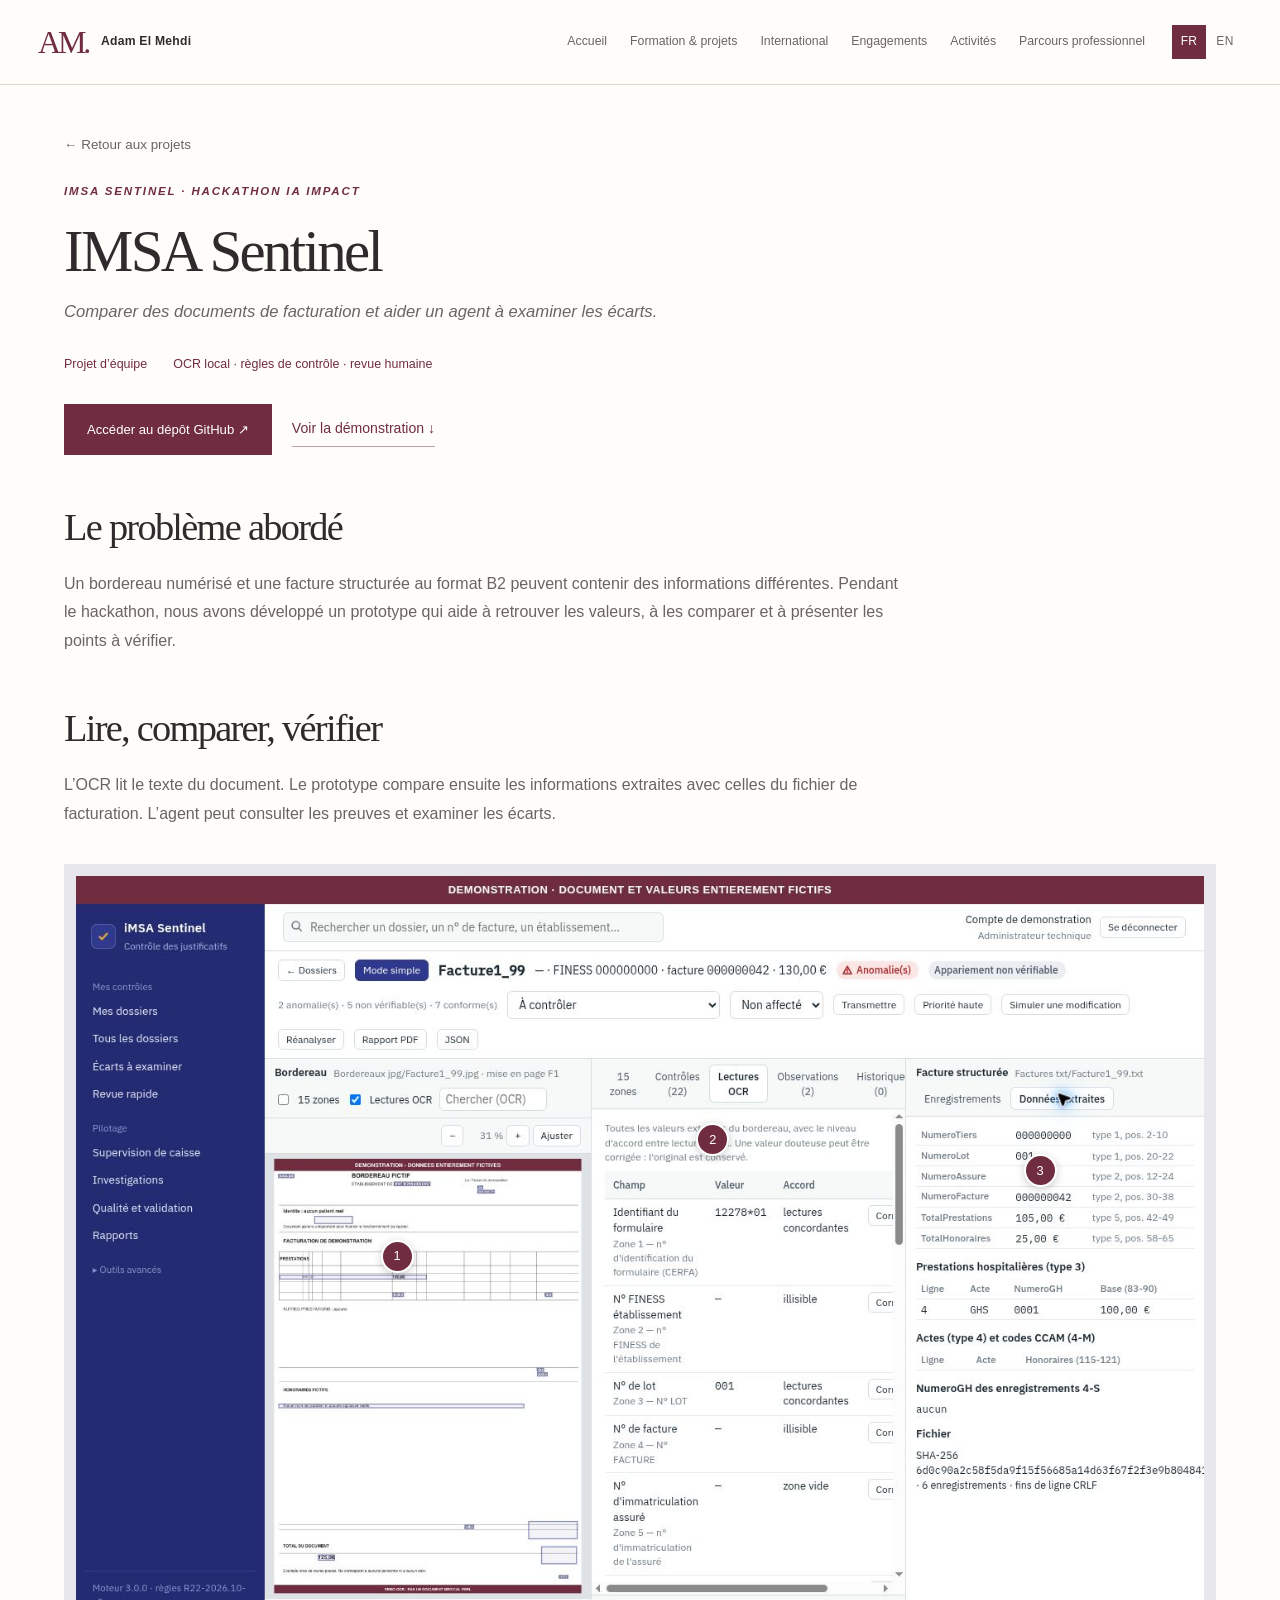
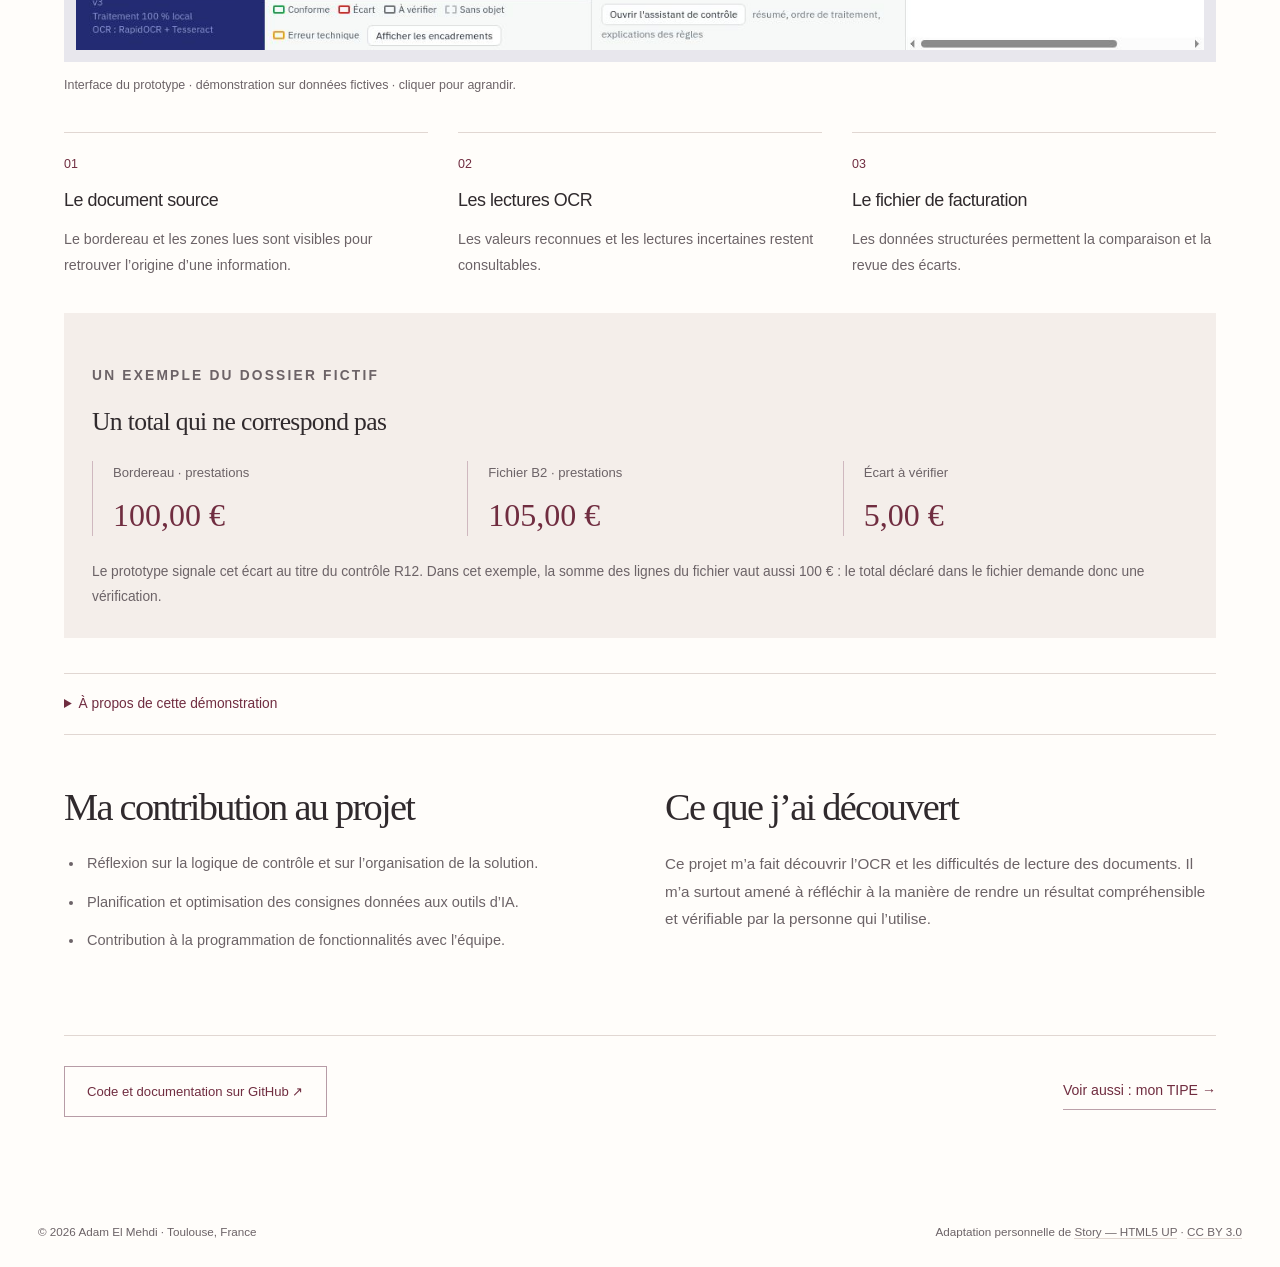
==== commit f7831a7d: "Redesign portfolio with Story, real TIPE photographs, experimental results and clearer bilingual con" ====
--- a/projects/imsa.html
+++ b/projects/imsa.html
@@ -1,14 +1,13 @@
 <!doctype html>
-<html lang="fr"><head><meta charset="utf-8"><meta name="viewport" content="width=device-width,initial-scale=1"><meta name="theme-color" content="#702d40">
-<title data-fr="IMSA Sentinel — Hackathon | Adam El Mehdi" data-en="IMSA Sentinel — Hackathon | Adam El Mehdi">IMSA Sentinel — Hackathon | Adam El Mehdi</title><meta name="description" content="Mon expérience du hackathon IMSA Sentinel : contrôle documentaire, OCR local et revue humaine."><link rel="icon" href="../assets/images/favicon.svg" type="image/svg+xml">
-<link rel="stylesheet" href="../assets/css/hyperspace.css"><link rel="stylesheet" href="../assets/css/portfolio.css"><script src="../assets/js/portfolio.js" defer></script></head>
+<html lang="fr" data-description-fr="Le prototype IMSA Sentinel : démonstration OCR sur données fictives, contrôle d’un écart et contribution au projet d’équipe." data-description-en="The IMSA Sentinel prototype: an OCR demonstration with fictional data, a discrepancy check and my contribution to the team project.">
+<head><meta charset="utf-8"><meta name="viewport" content="width=device-width,initial-scale=1"><meta name="theme-color" content="#702d40">
+<title data-fr="IMSA Sentinel — Hackathon | Adam El Mehdi" data-en="IMSA Sentinel — Hackathon | Adam El Mehdi">IMSA Sentinel — Hackathon | Adam El Mehdi</title>
+<meta name="description" content="Le prototype IMSA Sentinel : démonstration OCR sur données fictives, contrôle d’un écart et contribution au projet d’équipe."><meta property="og:type" content="website"><meta property="og:title" content="IMSA Sentinel — Hackathon | Adam El Mehdi"><meta property="og:description" content="Le prototype IMSA Sentinel : démonstration OCR sur données fictives, contrôle d’un écart et contribution au projet d’équipe."><meta property="og:image" content="https://adam-el-mehdi.github.io/assets/images/tipe-setup.jpeg"><meta property="og:image:alt" content="Montage expérimental du TIPE d’Adam El Mehdi"><meta name="twitter:card" content="summary_large_image">
+<link rel="icon" href="../assets/images/favicon.svg" type="image/svg+xml"><link rel="stylesheet" href="../assets/css/story.css"><link rel="stylesheet" href="../assets/css/portfolio-story.css"><script src="../assets/js/story-portfolio.js" defer></script></head>
 <body class="project-page">
 <a class="skip-link" href="#main"><span data-fr="Aller au contenu" data-en="Skip to content">Aller au contenu</span></a>
-<header class="mobile-bar"><a href="../index.html#welcome" class="mobile-brand">AM<span>Adam El Mehdi</span></a><button id="menu-toggle" type="button" aria-expanded="false" aria-controls="sidebar"><span data-fr="Menu" data-en="Menu">Menu</span></button></header>
-<aside id="sidebar"><div class="inner"><a class="brand" href="../index.html#welcome" aria-label="Adam El Mehdi — accueil"><span class="monogram">AM<span>.</span></span><span class="brand-name">Adam El Mehdi</span><span class="brand-sub"><span data-fr="Élève ingénieur · ENSEEIHT" data-en="Engineering student · ENSEEIHT">Élève ingénieur · ENSEEIHT</span></span></a>
-<nav aria-label="Navigation principale"><ul><li><a href="../index.html#welcome"><small>01</small><span>WELCOME</span></a></li><li><a href="../index.html#courses"><small>02</small><span>Engineering Courses</span></a></li><li><a href="../index.html#mobility"><small>03</small><span>International Mobility</span></a></li><li><a href="../index.html#sustainability"><small>04</small><span>Sustainability and Civic Engagement</span></a></li><li><a href="../index.html#sport"><small>05</small><span>Sport and Other Activities</span></a></li><li><a href="../index.html#career"><small>06</small><span>Career Development</span></a></li></ul></nav>
-<div class="sidebar-bottom"><div class="language" role="group" aria-label="Language"><button type="button" data-lang="fr" aria-pressed="true">FR</button><span>/</span><button type="button" data-lang="en" aria-pressed="false">EN</button></div><div class="sidebar-links"><a href="https://github.com/Adam-el-mehdi" target="_blank" rel="noopener noreferrer">GitHub ↗</a><a href="https://www.linkedin.com/in/adam-el-mehdi" target="_blank" rel="noopener noreferrer">LinkedIn ↗</a></div><p class="sidebar-location">Toulouse, France<br>1A · MF2E · 2026/27</p></div></div></aside>
-<div id="wrapper"><main id="main"><div class="case-inner"><a class="back-link" href="../index.html#courses"><span data-fr="← Retour aux projets" data-en="← Back to projects">← Retour aux projets</span></a><header class="case-heading"><p class="eyebrow" data-fr="HACKATHON · IA IMPACT" data-en="HACKATHON · IA IMPACT">HACKATHON · IA IMPACT</p><h1 data-fr="IMSA Sentinel" data-en="IMSA Sentinel">IMSA Sentinel</h1><p class="section-lead" data-fr="Un prototype d’assistance au contrôle de documents de facturation médicale." data-en="A prototype to support the review of medical billing documents.">Un prototype d’assistance au contrôle de documents de facturation médicale.</p></header><div class="case-actions"><a class="button primary" href="https://github.com/Adam-el-mehdi/iMSA-Sentinels" target="_blank" rel="noopener noreferrer"><span data-fr="Accéder au dépôt GitHub ↗" data-en="View the GitHub repository ↗">Accéder au dépôt GitHub ↗</span></a></div><article class="story-section"><h2 data-fr="Le projet" data-en="The project">Le projet</h2><p data-fr="Pendant le hackathon, nous avons travaillé sur la comparaison d’un bordereau numérisé et d’un fichier de facturation B2. L’idée était d’aider un agent à repérer les différences et à retrouver les éléments utiles à sa vérification." data-en="During the hackathon, we worked on comparing a scanned billing document with a B2 billing file. The idea was to help a reviewer spot differences and find the evidence needed to check them.">Pendant le hackathon, nous avons travaillé sur la comparaison d’un bordereau numérisé et d’un fichier de facturation B2. L’idée était d’aider un agent à repérer les différences et à retrouver les éléments utiles à sa vérification.</p></article><article class="story-section"><h2 data-fr="Comment cela fonctionne" data-en="How it works">Comment cela fonctionne</h2><p data-fr="Le prototype lit le document avec un OCR local et analyse le fichier B2. Des règles comparent ensuite les informations. L’interface permet de consulter les lectures OCR, les écarts signalés et les zones du document concernées, avant une revue humaine." data-en="The prototype reads the document using local OCR and parses the B2 file. Rules then compare the information. The interface shows OCR readings, flagged discrepancies and the relevant document areas for human review.">Le prototype lit le document avec un OCR local et analyse le fichier B2. Des règles comparent ensuite les informations. L’interface permet de consulter les lectures OCR, les écarts signalés et les zones du document concernées, avant une revue humaine.</p></article><figure class="case-cover demo-capture"><button type="button" class="image-zoom" data-image="../assets/images/imsa-ocr-demo.jpg"><img src="../assets/images/imsa-ocr-demo.jpg" width="1363" height="936" loading="lazy" alt="Lectures OCR dans IMSA Sentinel sur un document entièrement fictif" data-alt-fr="Lectures OCR dans IMSA Sentinel sur un document entièrement fictif" data-alt-en="OCR readings in IMSA Sentinel on an entirely fictional document"></button><figcaption data-fr="Démonstration sur un document fictif et un gabarit fixé pour cet exemple. Les lectures OCR sont calculées localement ; toutes les valeurs sont fictives. Ce n’est pas un test de performance. Cliquer pour agrandir." data-en="Demonstration using a fictional document and a layout fixed for this example. OCR readings were calculated locally; all values are fictional. This is not a performance benchmark. Click to enlarge.">Démonstration sur un document fictif et un gabarit fixé pour cet exemple. Les lectures OCR sont calculées localement ; toutes les valeurs sont fictives. Ce n’est pas un test de performance. Cliquer pour agrandir.</figcaption></figure><article class="story-section"><h2 data-fr="Ma contribution" data-en="My contribution">Ma contribution</h2><p data-fr="J’ai participé au raisonnement sur la logique de contrôle, à la planification et à l’optimisation des consignes données aux outils d’IA. J’ai aussi contribué à la programmation de fonctionnalités simples." data-en="I contributed to the reasoning behind the validation logic, planning and refining instructions given to AI tools. I also helped code straightforward features.">J’ai participé au raisonnement sur la logique de contrôle, à la planification et à l’optimisation des consignes données aux outils d’IA. J’ai aussi contribué à la programmation de fonctionnalités simples.</p></article><article class="story-section"><h2 data-fr="Ce que j’ai découvert" data-en="What I learned">Ce que j’ai découvert</h2><p data-fr="Ce projet m’a fait découvrir l’OCR et les difficultés liées à la lecture de documents. Il m’a aussi amené à réfléchir à la manière de présenter un résultat pour que la personne qui l’utilise puisse le comprendre et le vérifier." data-en="This project introduced me to OCR and the challenges of reading documents. It also made me think about how to present a result so that the person using it can understand and verify it.">Ce projet m’a fait découvrir l’OCR et les difficultés liées à la lecture de documents. Il m’a aussi amené à réfléchir à la manière de présenter un résultat pour que la personne qui l’utilise puisse le comprendre et le vérifier.</p></article><div class="case-next"><a class="text-link" href="../index.html#courses"><span data-fr="← Retour aux projets" data-en="← Back to projects">← Retour aux projets</span></a></div></div></main>
-<footer id="footer"><p>© 2026 Adam El Mehdi</p><p><span data-fr="Design adapté de" data-en="Design adapted from">Design adapté de</span> <a href="https://html5up.net/hyperspace" target="_blank" rel="noopener noreferrer">Hyperspace — HTML5 UP</a></p></footer></div>
-<dialog id="image-dialog"><button type="button" class="close-dialog" autofocus><span data-fr="Fermer" data-en="Close">Fermer</span> ×</button><img id="expanded-image" alt=""><p id="expanded-caption"></p></dialog>
+<header class="site-header"><div class="header-inner"><a class="site-brand" href="../index.html#welcome" aria-label="Adam El Mehdi — accueil"><span class="monogram">AM.</span><span class="brand-name">Adam El Mehdi</span></a><nav id="primary-navigation" class="main-nav" aria-label="Navigation principale"><ul><li><a href="../index.html#welcome" class=""><span data-fr="Accueil" data-en="Welcome">Accueil</span></a></li><li><a href="../index.html#courses" class=""><span data-fr="Formation &amp; projets" data-en="Studies &amp; projects">Formation &amp; projets</span></a></li><li><a href="../index.html#mobility" class=""><span data-fr="International" data-en="International">International</span></a></li><li><a href="../index.html#sustainability" class=""><span data-fr="Engagements" data-en="Involvement">Engagements</span></a></li><li><a href="../index.html#sport" class=""><span data-fr="Activités" data-en="Activities">Activités</span></a></li><li><a href="../index.html#career" class=""><span data-fr="Parcours professionnel" data-en="Career">Parcours professionnel</span></a></li></ul></nav><div class="header-controls"><div class="language" role="group" aria-label="Language"><button type="button" data-lang="fr" aria-pressed="true">FR</button><button type="button" data-lang="en" aria-pressed="false">EN</button></div><button class="menu-toggle" id="menu-toggle" type="button" aria-expanded="false" aria-controls="primary-navigation"><span data-fr="Menu" data-en="Menu">Menu</span></button></div></div></header>
+<main id="main"><div class="case-shell"><a href="../index.html#courses" class="back-link"><span data-fr="← Retour aux projets" data-en="← Back to projects">← Retour aux projets</span></a><header class="case-heading"><p class="eyebrow" data-fr="IMSA SENTINEL · HACKATHON IA IMPACT" data-en="IMSA SENTINEL · HACKATHON IA IMPACT">IMSA SENTINEL · HACKATHON IA IMPACT</p><h1 data-fr="IMSA Sentinel" data-en="IMSA Sentinel">IMSA Sentinel</h1><p class="lede" data-fr="Comparer des documents de facturation et aider un agent à examiner les écarts." data-en="Comparing billing documents and helping a reviewer examine discrepancies.">Comparer des documents de facturation et aider un agent à examiner les écarts.</p><div class="case-meta"><span data-fr="Projet d’équipe" data-en="Team project">Projet d’équipe</span><span data-fr="OCR local · règles de contrôle · revue humaine" data-en="Local OCR · validation rules · human review">OCR local · règles de contrôle · revue humaine</span></div></header><div class="actions"><a href="https://github.com/Adam-el-mehdi/iMSA-Sentinels" class="button primary" target="_blank" rel="noopener noreferrer"><span data-fr="Accéder au dépôt GitHub ↗" data-en="View the GitHub repository ↗">Accéder au dépôt GitHub ↗</span></a><a href="#demonstration" class="text-link"><span data-fr="Voir la démonstration ↓" data-en="Explore the demonstration ↓">Voir la démonstration ↓</span></a></div><section class="case-section"><h2 data-fr="Le problème abordé" data-en="The problem we worked on">Le problème abordé</h2><p data-fr="Un bordereau numérisé et une facture structurée au format B2 peuvent contenir des informations différentes. Pendant le hackathon, nous avons développé un prototype qui aide à retrouver les valeurs, à les comparer et à présenter les points à vérifier." data-en="A scanned billing document and a structured B2 invoice may contain different information. During the hackathon, we developed a prototype to find the values, compare them and show the points that need reviewing.">Un bordereau numérisé et une facture structurée au format B2 peuvent contenir des informations différentes. Pendant le hackathon, nous avons développé un prototype qui aide à retrouver les valeurs, à les comparer et à présenter les points à vérifier.</p></section><section id="demonstration" class="case-section"><h2 data-fr="Lire, comparer, vérifier" data-en="Read, compare, review">Lire, comparer, vérifier</h2><p data-fr="L’OCR lit le texte du document. Le prototype compare ensuite les informations extraites avec celles du fichier de facturation. L’agent peut consulter les preuves et examiner les écarts." data-en="OCR reads the text in the document. The prototype then compares the extracted information with the billing file. A reviewer can inspect the evidence and examine the discrepancies.">L’OCR lit le texte du document. Le prototype compare ensuite les informations extraites avec celles du fichier de facturation. L’agent peut consulter les preuves et examiner les écarts.</p><figure class="demo-figure"><div class="demo-image-wrap"><button type="button" class="media-zoom" data-image="../assets/images/imsa-ocr-demo.jpg"><img src="../assets/images/imsa-ocr-demo.jpg" width="1363" height="936" alt="Interface réelle du prototype IMSA Sentinel sur un document et des valeurs entièrement fictifs." data-alt-fr="Interface réelle du prototype IMSA Sentinel sur un document et des valeurs entièrement fictifs." data-alt-en="The actual IMSA Sentinel prototype interface using an entirely fictional document and values." loading="lazy" decoding="async"></button><span class="image-marker one" aria-hidden="true">1</span><span class="image-marker two" aria-hidden="true">2</span><span class="image-marker three" aria-hidden="true">3</span></div><figcaption data-fr="Interface du prototype · démonstration sur données fictives · cliquer pour agrandir." data-en="Prototype interface · fictional demonstration data · click to enlarge.">Interface du prototype · démonstration sur données fictives · cliquer pour agrandir.</figcaption></figure><div class="method-grid"><article><span class="step-number">01</span><h3 data-fr="Le document source" data-en="The source document">Le document source</h3><p data-fr="Le bordereau et les zones lues sont visibles pour retrouver l’origine d’une information." data-en="The billing document and the zones being read show where each piece of information comes from.">Le bordereau et les zones lues sont visibles pour retrouver l’origine d’une information.</p></article><article><span class="step-number">02</span><h3 data-fr="Les lectures OCR" data-en="OCR readings">Les lectures OCR</h3><p data-fr="Les valeurs reconnues et les lectures incertaines restent consultables." data-en="Recognised values and uncertain readings remain available for inspection.">Les valeurs reconnues et les lectures incertaines restent consultables.</p></article><article><span class="step-number">03</span><h3 data-fr="Le fichier de facturation" data-en="The billing file">Le fichier de facturation</h3><p data-fr="Les données structurées permettent la comparaison et la revue des écarts." data-en="Structured data supports comparison and review of discrepancies.">Les données structurées permettent la comparaison et la revue des écarts.</p></article></div><div class="demo-example"><p class="eyebrow" data-fr="UN EXEMPLE DU DOSSIER FICTIF" data-en="AN EXAMPLE FROM THE FICTIONAL CASE">UN EXEMPLE DU DOSSIER FICTIF</p><h3 data-fr="Un total qui ne correspond pas" data-en="A total that does not match">Un total qui ne correspond pas</h3><div class="comparison"><div><span data-fr="Bordereau · prestations" data-en="Billing document · services">Bordereau · prestations</span><strong>100,00 €</strong></div><div><span data-fr="Fichier B2 · prestations" data-en="B2 file · services">Fichier B2 · prestations</span><strong>105,00 €</strong></div><div><span data-fr="Écart à vérifier" data-en="Discrepancy to review">Écart à vérifier</span><strong>5,00 €</strong></div></div><p data-fr="Le prototype signale cet écart au titre du contrôle R12. Dans cet exemple, la somme des lignes du fichier vaut aussi 100 € : le total déclaré dans le fichier demande donc une vérification." data-en="The prototype flags this discrepancy under check R12. In this example, the file’s individual lines also add up to €100, so its declared total requires review.">Le prototype signale cet écart au titre du contrôle R12. Dans cet exemple, la somme des lignes du fichier vaut aussi 100 € : le total déclaré dans le fichier demande donc une vérification.</p></div><details><summary><span data-fr="À propos de cette démonstration" data-en="About this demonstration">À propos de cette démonstration</span></summary><p data-fr="Le document et toutes les valeurs ont été créés pour cet exemple. Les lectures OCR ont été calculées localement avec un gabarit fixé pour la démonstration. Certaines lectures restent non vérifiables ; cette illustration ne constitue pas un test de performance." data-en="The document and all values were created for this example. OCR readings were calculated locally using a layout fixed for the demonstration. Some readings remain unverifiable; this illustration is not a performance benchmark.">Le document et toutes les valeurs ont été créés pour cet exemple. Les lectures OCR ont été calculées localement avec un gabarit fixé pour la démonstration. Certaines lectures restent non vérifiables ; cette illustration ne constitue pas un test de performance.</p></details></section><section class="case-section"><div class="contribution-grid"><div><h2 data-fr="Ma contribution au projet" data-en="My contribution">Ma contribution au projet</h2><ul><li><span data-fr="Réflexion sur la logique de contrôle et sur l’organisation de la solution." data-en="Reasoning about validation logic and the organisation of the solution.">Réflexion sur la logique de contrôle et sur l’organisation de la solution.</span></li><li><span data-fr="Planification et optimisation des consignes données aux outils d’IA." data-en="Planning and refining instructions given to AI tools.">Planification et optimisation des consignes données aux outils d’IA.</span></li><li><span data-fr="Contribution à la programmation de fonctionnalités avec l’équipe." data-en="Contributing to feature development alongside the team.">Contribution à la programmation de fonctionnalités avec l’équipe.</span></li></ul></div><div><h2 data-fr="Ce que j’ai découvert" data-en="What I learned">Ce que j’ai découvert</h2><p data-fr="Ce projet m’a fait découvrir l’OCR et les difficultés de lecture des documents. Il m’a surtout amené à réfléchir à la manière de rendre un résultat compréhensible et vérifiable par la personne qui l’utilise." data-en="This project introduced me to OCR and the difficulties of reading documents. It also made me think about how to make a result understandable and verifiable for the person using it.">Ce projet m’a fait découvrir l’OCR et les difficultés de lecture des documents. Il m’a surtout amené à réfléchir à la manière de rendre un résultat compréhensible et vérifiable par la personne qui l’utilise.</p></div></div></section><div class="case-end"><div class="actions"><a href="https://github.com/Adam-el-mehdi/iMSA-Sentinels" class="button" target="_blank" rel="noopener noreferrer"><span data-fr="Code et documentation sur GitHub ↗" data-en="Code and documentation on GitHub ↗">Code et documentation sur GitHub ↗</span></a></div><a href="tipe.html" class="text-link"><span data-fr="Voir aussi : mon TIPE →" data-en="Also explore: my TIPE →">Voir aussi : mon TIPE →</span></a></div></div></main>
+<footer class="site-footer"><p>© 2026 Adam El Mehdi · Toulouse, France</p><p><span data-fr="Adaptation personnelle de" data-en="Personal adaptation of">Adaptation personnelle de</span> <a href="https://html5up.net/story" target="_blank" rel="noopener noreferrer">Story — HTML5 UP</a> · <a href="https://creativecommons.org/licenses/by/3.0/" target="_blank" rel="noopener noreferrer">CC BY 3.0</a></p></footer>
+<dialog id="image-dialog" class="image-dialog"><button type="button" class="close-dialog" autofocus><span data-fr="Fermer" data-en="Close">Fermer</span> ×</button><img id="expanded-image" alt=""><p id="expanded-caption"></p></dialog>
 </body></html>
--- a/assets/css/story.css
+++ b/assets/css/story.css
@@ -0,0 +1,8576 @@
+
+/*
+	Story by HTML5 UP
+	html5up.net | @ajlkn
+	Free for personal and commercial use under the CCA 3.0 license (html5up.net/license)
+*/
+
+html, body, div, span, applet, object,
+iframe, h1, h2, h3, h4, h5, h6, p, blockquote,
+pre, a, abbr, acronym, address, big, cite,
+code, del, dfn, em, img, ins, kbd, q, s, samp,
+small, strike, strong, sub, sup, tt, var, b,
+u, i, center, dl, dt, dd, ol, ul, li, fieldset,
+form, label, legend, table, caption, tbody,
+tfoot, thead, tr, th, td, article, aside,
+canvas, details, embed, figure, figcaption,
+footer, header, hgroup, menu, nav, output, ruby,
+section, summary, time, mark, audio, video {
+	margin: 0;
+	padding: 0;
+	border: 0;
+	font-size: 100%;
+	font: inherit;
+	vertical-align: baseline;}
+
+article, aside, details, figcaption, figure,
+footer, header, hgroup, menu, nav, section {
+	display: block;}
+
+body {
+	line-height: 1;
+}
+
+ol, ul {
+	list-style: none;
+}
+
+blockquote, q {
+	quotes: none;
+}
+
+	blockquote:before, blockquote:after, q:before, q:after {
+		content: '';
+		content: none;
+	}
+
+table {
+	border-collapse: collapse;
+	border-spacing: 0;
+}
+
+body {
+	-webkit-text-size-adjust: none;
+}
+
+mark {
+	background-color: transparent;
+	color: inherit;
+}
+
+input::-moz-focus-inner {
+	border: 0;
+	padding: 0;
+}
+
+input, select, textarea {
+	-moz-appearance: none;
+	-webkit-appearance: none;
+	-ms-appearance: none;
+	appearance: none;
+}
+
+/* Basic */
+
+	@-ms-viewport {
+		width: device-width;
+	}
+
+	body {
+		-ms-overflow-style: scrollbar;
+	}
+
+	@media screen and (max-width: 480px) {
+
+		html, body {
+			min-width: 320px;
+		}
+
+	}
+
+	html {
+		box-sizing: border-box;
+	}
+
+	*, *:before, *:after {
+		box-sizing: inherit;
+	}
+
+	body {
+		background: #ffffff;
+	}
+
+		body.is-preload *, body.is-preload *:before, body.is-preload *:after {
+			-moz-animation: none !important;
+			-webkit-animation: none !important;
+			-ms-animation: none !important;
+			animation: none !important;
+			-moz-transition: none !important;
+			-webkit-transition: none !important;
+			-ms-transition: none !important;
+			transition: none !important;
+		}
+
+/* Type */
+
+	html {
+		font-size: 18pt;
+	}
+
+		@media screen and (max-width: 1680px) {
+
+			html {
+				font-size: 14pt;
+			}
+
+		}
+
+		@media screen and (max-width: 1280px) {
+
+			html {
+				font-size: 12pt;
+			}
+
+		}
+
+		@media screen and (max-width: 736px) {
+
+			html {
+				font-size: 11pt;
+			}
+
+		}
+
+		@media screen and (max-width: 360px) {
+
+			html {
+				font-size: 10pt;
+			}
+
+		}
+
+	body {
+		background-color: #ffffff;
+		color: #000000;
+	}
+
+	body, input, select, textarea {
+		font-family: "Source Sans Pro", Helvetica, sans-serif;
+		font-size: 1rem;
+		font-weight: 300;
+		line-height: 1.65;
+	}
+
+	a {
+		-moz-transition: color 0.2s ease-in-out;
+		-webkit-transition: color 0.2s ease-in-out;
+		-ms-transition: color 0.2s ease-in-out;
+		transition: color 0.2s ease-in-out;
+		text-decoration: underline;
+	}
+
+		a:hover {
+			text-decoration: none;
+		}
+
+	strong, b {
+		font-weight: 400;
+	}
+
+	em, i {
+		font-style: italic;
+	}
+
+	p {
+		margin: 0 0 2rem 0;
+	}
+
+		p.major {
+			font-size: 1.25rem;
+		}
+
+	h1, h2, h3, h4, h5, h6 {
+		font-weight: 300;
+		line-height: 1.375;
+		letter-spacing: -0.05em;
+		margin: 0 0 1rem 0;
+	}
+
+		h1 a, h2 a, h3 a, h4 a, h5 a, h6 a {
+			color: inherit;
+			text-decoration: none;
+		}
+
+	h1 {
+		font-size: 3.5rem;
+		line-height: 1.2;
+	}
+
+	h2 {
+		font-size: 2.25rem;
+	}
+
+	h3 {
+		font-size: 1.5rem;
+	}
+
+	h4 {
+		font-size: 1.1rem;
+	}
+
+	h5 {
+		font-size: 0.9rem;
+	}
+
+	h6 {
+		font-size: 0.7rem;
+	}
+
+	sub {
+		font-size: 0.8rem;
+		position: relative;
+		top: 0.5rem;
+	}
+
+	sup {
+		font-size: 0.8rem;
+		position: relative;
+		top: -0.5rem;
+	}
+
+	blockquote {
+		border-left: solid 4px;
+		font-style: italic;
+		margin: 0 0 2rem 0;
+		padding: 0.5rem 0 0.5rem 2rem;
+	}
+
+	code {
+		border-radius: 4px;
+		font-family: "Courier New", monospace;
+		font-size: 0.9em;
+		margin: 0 0.25rem;
+		padding: 0.25rem 0.325rem;
+	}
+
+	pre {
+		-webkit-overflow-scrolling: touch;
+		font-family: "Courier New", monospace;
+		font-size: 0.9em;
+		margin: 0 0 2rem 0;
+	}
+
+		pre code {
+			display: block;
+			line-height: 1.5;
+			padding: 0.75rem 1rem;
+			overflow-x: auto;
+		}
+
+	hr {
+		border: 0;
+		border-bottom: solid 1px;
+		margin: 2.5rem 0;
+	}
+
+		hr.major {
+			margin: 3.5rem 0;
+		}
+
+	.align-left {
+		text-align: left;
+	}
+
+	.align-center {
+		text-align: center;
+	}
+
+	.align-right {
+		text-align: right;
+	}
+
+	@media screen and (max-width: 736px) {
+
+		p.major {
+			font-size: 1.1rem;
+		}
+
+		h1 {
+			font-size: 2.5rem;
+		}
+
+		h2 {
+			font-size: 2rem;
+		}
+
+		h3 {
+			font-size: 1.25rem;
+		}
+
+		h4 {
+			font-size: 1rem;
+		}
+
+	}
+
+	input, select, textarea {
+		color: #000000;
+	}
+
+	a {
+		color: #000000;
+	}
+
+		a:hover {
+			color: #47D3E5;
+		}
+
+	strong, b {
+		color: #000000;
+	}
+
+	h1, h2, h3, h4, h5, h6 {
+		color: #000000;
+	}
+
+	blockquote {
+		border-left-color: rgba(0, 0, 0, 0.2);
+	}
+
+	code {
+		background: rgba(0, 0, 0, 0.05);
+		border-color: rgba(0, 0, 0, 0.2);
+	}
+
+	hr {
+		border-bottom-color: rgba(0, 0, 0, 0.2);
+	}
+
+/* Row */
+
+	.row {
+		display: flex;
+		flex-wrap: wrap;
+		box-sizing: border-box;
+		align-items: stretch;
+	}
+
+		.row > * {
+			box-sizing: border-box;
+		}
+
+		.row.gtr-uniform > * > :last-child {
+			margin-bottom: 0;
+		}
+
+		.row.aln-left {
+			justify-content: flex-start;
+		}
+
+		.row.aln-center {
+			justify-content: center;
+		}
+
+		.row.aln-right {
+			justify-content: flex-end;
+		}
+
+		.row.aln-top {
+			align-items: flex-start;
+		}
+
+		.row.aln-middle {
+			align-items: center;
+		}
+
+		.row.aln-bottom {
+			align-items: flex-end;
+		}
+
+		.row > .imp {
+			order: -1;
+		}
+
+		.row > .col-1 {
+			width: 8.3333333333%;
+		}
+
+		.row > .off-1 {
+			margin-left: 8.3333333333%;
+		}
+
+		.row > .col-2 {
+			width: 16.6666666667%;
+		}
+
+		.row > .off-2 {
+			margin-left: 16.6666666667%;
+		}
+
+		.row > .col-3 {
+			width: 25%;
+		}
+
+		.row > .off-3 {
+			margin-left: 25%;
+		}
+
+		.row > .col-4 {
+			width: 33.3333333333%;
+		}
+
+		.row > .off-4 {
+			margin-left: 33.3333333333%;
+		}
+
+		.row > .col-5 {
+			width: 41.6666666667%;
+		}
+
+		.row > .off-5 {
+			margin-left: 41.6666666667%;
+		}
+
+		.row > .col-6 {
+			width: 50%;
+		}
+
+		.row > .off-6 {
+			margin-left: 50%;
+		}
+
+		.row > .col-7 {
+			width: 58.3333333333%;
+		}
+
+		.row > .off-7 {
+			margin-left: 58.3333333333%;
+		}
+
+		.row > .col-8 {
+			width: 66.6666666667%;
+		}
+
+		.row > .off-8 {
+			margin-left: 66.6666666667%;
+		}
+
+		.row > .col-9 {
+			width: 75%;
+		}
+
+		.row > .off-9 {
+			margin-left: 75%;
+		}
+
+		.row > .col-10 {
+			width: 83.3333333333%;
+		}
+
+		.row > .off-10 {
+			margin-left: 83.3333333333%;
+		}
+
+		.row > .col-11 {
+			width: 91.6666666667%;
+		}
+
+		.row > .off-11 {
+			margin-left: 91.6666666667%;
+		}
+
+		.row > .col-12 {
+			width: 100%;
+		}
+
+		.row > .off-12 {
+			margin-left: 100%;
+		}
+
+		.row.gtr-0 {
+			margin-top: 0;
+			margin-left: 0rem;
+		}
+
+			.row.gtr-0 > * {
+				padding: 0 0 0 0rem;
+			}
+
+			.row.gtr-0.gtr-uniform {
+				margin-top: 0rem;
+			}
+
+				.row.gtr-0.gtr-uniform > * {
+					padding-top: 0rem;
+				}
+
+		.row.gtr-25 {
+			margin-top: 0;
+			margin-left: -0.5rem;
+		}
+
+			.row.gtr-25 > * {
+				padding: 0 0 0 0.5rem;
+			}
+
+			.row.gtr-25.gtr-uniform {
+				margin-top: -0.5rem;
+			}
+
+				.row.gtr-25.gtr-uniform > * {
+					padding-top: 0.5rem;
+				}
+
+		.row.gtr-50 {
+			margin-top: 0;
+			margin-left: -1rem;
+		}
+
+			.row.gtr-50 > * {
+				padding: 0 0 0 1rem;
+			}
+
+			.row.gtr-50.gtr-uniform {
+				margin-top: -1rem;
+			}
+
+				.row.gtr-50.gtr-uniform > * {
+					padding-top: 1rem;
+				}
+
+		.row {
+			margin-top: 0;
+			margin-left: -2rem;
+		}
+
+			.row > * {
+				padding: 0 0 0 2rem;
+			}
+
+			.row.gtr-uniform {
+				margin-top: -2rem;
+			}
+
+				.row.gtr-uniform > * {
+					padding-top: 2rem;
+				}
+
+		.row.gtr-150 {
+			margin-top: 0;
+			margin-left: -3rem;
+		}
+
+			.row.gtr-150 > * {
+				padding: 0 0 0 3rem;
+			}
+
+			.row.gtr-150.gtr-uniform {
+				margin-top: -3rem;
+			}
+
+				.row.gtr-150.gtr-uniform > * {
+					padding-top: 3rem;
+				}
+
+		.row.gtr-200 {
+			margin-top: 0;
+			margin-left: -4rem;
+		}
+
+			.row.gtr-200 > * {
+				padding: 0 0 0 4rem;
+			}
+
+			.row.gtr-200.gtr-uniform {
+				margin-top: -4rem;
+			}
+
+				.row.gtr-200.gtr-uniform > * {
+					padding-top: 4rem;
+				}
+
+		@media screen and (max-width: 1680px) {
+
+			.row {
+				display: flex;
+				flex-wrap: wrap;
+				box-sizing: border-box;
+				align-items: stretch;
+			}
+
+				.row > * {
+					box-sizing: border-box;
+				}
+
+				.row.gtr-uniform > * > :last-child {
+					margin-bottom: 0;
+				}
+
+				.row.aln-left {
+					justify-content: flex-start;
+				}
+
+				.row.aln-center {
+					justify-content: center;
+				}
+
+				.row.aln-right {
+					justify-content: flex-end;
+				}
+
+				.row.aln-top {
+					align-items: flex-start;
+				}
+
+				.row.aln-middle {
+					align-items: center;
+				}
+
+				.row.aln-bottom {
+					align-items: flex-end;
+				}
+
+				.row > .imp-xlarge {
+					order: -1;
+				}
+
+				.row > .col-1-xlarge {
+					width: 8.3333333333%;
+				}
+
+				.row > .off-1-xlarge {
+					margin-left: 8.3333333333%;
+				}
+
+				.row > .col-2-xlarge {
+					width: 16.6666666667%;
+				}
+
+				.row > .off-2-xlarge {
+					margin-left: 16.6666666667%;
+				}
+
+				.row > .col-3-xlarge {
+					width: 25%;
+				}
+
+				.row > .off-3-xlarge {
+					margin-left: 25%;
+				}
+
+				.row > .col-4-xlarge {
+					width: 33.3333333333%;
+				}
+
+				.row > .off-4-xlarge {
+					margin-left: 33.3333333333%;
+				}
+
+				.row > .col-5-xlarge {
+					width: 41.6666666667%;
+				}
+
+				.row > .off-5-xlarge {
+					margin-left: 41.6666666667%;
+				}
+
+				.row > .col-6-xlarge {
+					width: 50%;
+				}
+
+				.row > .off-6-xlarge {
+					margin-left: 50%;
+				}
+
+				.row > .col-7-xlarge {
+					width: 58.3333333333%;
+				}
+
+				.row > .off-7-xlarge {
+					margin-left: 58.3333333333%;
+				}
+
+				.row > .col-8-xlarge {
+					width: 66.6666666667%;
+				}
+
+				.row > .off-8-xlarge {
+					margin-left: 66.6666666667%;
+				}
+
+				.row > .col-9-xlarge {
+					width: 75%;
+				}
+
+				.row > .off-9-xlarge {
+					margin-left: 75%;
+				}
+
+				.row > .col-10-xlarge {
+					width: 83.3333333333%;
+				}
+
+				.row > .off-10-xlarge {
+					margin-left: 83.3333333333%;
+				}
+
+				.row > .col-11-xlarge {
+					width: 91.6666666667%;
+				}
+
+				.row > .off-11-xlarge {
+					margin-left: 91.6666666667%;
+				}
+
+				.row > .col-12-xlarge {
+					width: 100%;
+				}
+
+				.row > .off-12-xlarge {
+					margin-left: 100%;
+				}
+
+				.row.gtr-0 {
+					margin-top: 0;
+					margin-left: 0rem;
+				}
+
+					.row.gtr-0 > * {
+						padding: 0 0 0 0rem;
+					}
+
+					.row.gtr-0.gtr-uniform {
+						margin-top: 0rem;
+					}
+
+						.row.gtr-0.gtr-uniform > * {
+							padding-top: 0rem;
+						}
+
+				.row.gtr-25 {
+					margin-top: 0;
+					margin-left: -0.5rem;
+				}
+
+					.row.gtr-25 > * {
+						padding: 0 0 0 0.5rem;
+					}
+
+					.row.gtr-25.gtr-uniform {
+						margin-top: -0.5rem;
+					}
+
+						.row.gtr-25.gtr-uniform > * {
+							padding-top: 0.5rem;
+						}
+
+				.row.gtr-50 {
+					margin-top: 0;
+					margin-left: -1rem;
+				}
+
+					.row.gtr-50 > * {
+						padding: 0 0 0 1rem;
+					}
+
+					.row.gtr-50.gtr-uniform {
+						margin-top: -1rem;
+					}
+
+						.row.gtr-50.gtr-uniform > * {
+							padding-top: 1rem;
+						}
+
+				.row {
+					margin-top: 0;
+					margin-left: -2rem;
+				}
+
+					.row > * {
+						padding: 0 0 0 2rem;
+					}
+
+					.row.gtr-uniform {
+						margin-top: -2rem;
+					}
+
+						.row.gtr-uniform > * {
+							padding-top: 2rem;
+						}
+
+				.row.gtr-150 {
+					margin-top: 0;
+					margin-left: -3rem;
+				}
+
+					.row.gtr-150 > * {
+						padding: 0 0 0 3rem;
+					}
+
+					.row.gtr-150.gtr-uniform {
+						margin-top: -3rem;
+					}
+
+						.row.gtr-150.gtr-uniform > * {
+							padding-top: 3rem;
+						}
+
+				.row.gtr-200 {
+					margin-top: 0;
+					margin-left: -4rem;
+				}
+
+					.row.gtr-200 > * {
+						padding: 0 0 0 4rem;
+					}
+
+					.row.gtr-200.gtr-uniform {
+						margin-top: -4rem;
+					}
+
+						.row.gtr-200.gtr-uniform > * {
+							padding-top: 4rem;
+						}
+
+		}
+
+		@media screen and (max-width: 1280px) {
+
+			.row {
+				display: flex;
+				flex-wrap: wrap;
+				box-sizing: border-box;
+				align-items: stretch;
+			}
+
+				.row > * {
+					box-sizing: border-box;
+				}
+
+				.row.gtr-uniform > * > :last-child {
+					margin-bottom: 0;
+				}
+
+				.row.aln-left {
+					justify-content: flex-start;
+				}
+
+				.row.aln-center {
+					justify-content: center;
+				}
+
+				.row.aln-right {
+					justify-content: flex-end;
+				}
+
+				.row.aln-top {
+					align-items: flex-start;
+				}
+
+				.row.aln-middle {
+					align-items: center;
+				}
+
+				.row.aln-bottom {
+					align-items: flex-end;
+				}
+
+				.row > .imp-large {
+					order: -1;
+				}
+
+				.row > .col-1-large {
+					width: 8.3333333333%;
+				}
+
+				.row > .off-1-large {
+					margin-left: 8.3333333333%;
+				}
+
+				.row > .col-2-large {
+					width: 16.6666666667%;
+				}
+
+				.row > .off-2-large {
+					margin-left: 16.6666666667%;
+				}
+
+				.row > .col-3-large {
+					width: 25%;
+				}
+
+				.row > .off-3-large {
+					margin-left: 25%;
+				}
+
+				.row > .col-4-large {
+					width: 33.3333333333%;
+				}
+
+				.row > .off-4-large {
+					margin-left: 33.3333333333%;
+				}
+
+				.row > .col-5-large {
+					width: 41.6666666667%;
+				}
+
+				.row > .off-5-large {
+					margin-left: 41.6666666667%;
+				}
+
+				.row > .col-6-large {
+					width: 50%;
+				}
+
+				.row > .off-6-large {
+					margin-left: 50%;
+				}
+
+				.row > .col-7-large {
+					width: 58.3333333333%;
+				}
+
+				.row > .off-7-large {
+					margin-left: 58.3333333333%;
+				}
+
+				.row > .col-8-large {
+					width: 66.6666666667%;
+				}
+
+				.row > .off-8-large {
+					margin-left: 66.6666666667%;
+				}
+
+				.row > .col-9-large {
+					width: 75%;
+				}
+
+				.row > .off-9-large {
+					margin-left: 75%;
+				}
+
+				.row > .col-10-large {
+					width: 83.3333333333%;
+				}
+
+				.row > .off-10-large {
+					margin-left: 83.3333333333%;
+				}
+
+				.row > .col-11-large {
+					width: 91.6666666667%;
+				}
+
+				.row > .off-11-large {
+					margin-left: 91.6666666667%;
+				}
+
+				.row > .col-12-large {
+					width: 100%;
+				}
+
+				.row > .off-12-large {
+					margin-left: 100%;
+				}
+
+				.row.gtr-0 {
+					margin-top: 0;
+					margin-left: 0rem;
+				}
+
+					.row.gtr-0 > * {
+						padding: 0 0 0 0rem;
+					}
+
+					.row.gtr-0.gtr-uniform {
+						margin-top: 0rem;
+					}
+
+						.row.gtr-0.gtr-uniform > * {
+							padding-top: 0rem;
+						}
+
+				.row.gtr-25 {
+					margin-top: 0;
+					margin-left: -0.5rem;
+				}
+
+					.row.gtr-25 > * {
+						padding: 0 0 0 0.5rem;
+					}
+
+					.row.gtr-25.gtr-uniform {
+						margin-top: -0.5rem;
+					}
+
+						.row.gtr-25.gtr-uniform > * {
+							padding-top: 0.5rem;
+						}
+
+				.row.gtr-50 {
+					margin-top: 0;
+					margin-left: -1rem;
+				}
+
+					.row.gtr-50 > * {
+						padding: 0 0 0 1rem;
+					}
+
+					.row.gtr-50.gtr-uniform {
+						margin-top: -1rem;
+					}
+
+						.row.gtr-50.gtr-uniform > * {
+							padding-top: 1rem;
+						}
+
+				.row {
+					margin-top: 0;
+					margin-left: -2rem;
+				}
+
+					.row > * {
+						padding: 0 0 0 2rem;
+					}
+
+					.row.gtr-uniform {
+						margin-top: -2rem;
+					}
+
+						.row.gtr-uniform > * {
+							padding-top: 2rem;
+						}
+
+				.row.gtr-150 {
+					margin-top: 0;
+					margin-left: -3rem;
+				}
+
+					.row.gtr-150 > * {
+						padding: 0 0 0 3rem;
+					}
+
+					.row.gtr-150.gtr-uniform {
+						margin-top: -3rem;
+					}
+
+						.row.gtr-150.gtr-uniform > * {
+							padding-top: 3rem;
+						}
+
+				.row.gtr-200 {
+					margin-top: 0;
+					margin-left: -4rem;
+				}
+
+					.row.gtr-200 > * {
+						padding: 0 0 0 4rem;
+					}
+
+					.row.gtr-200.gtr-uniform {
+						margin-top: -4rem;
+					}
+
+						.row.gtr-200.gtr-uniform > * {
+							padding-top: 4rem;
+						}
+
+		}
+
+		@media screen and (max-width: 980px) {
+
+			.row {
+				display: flex;
+				flex-wrap: wrap;
+				box-sizing: border-box;
+				align-items: stretch;
+			}
+
+				.row > * {
+					box-sizing: border-box;
+				}
+
+				.row.gtr-uniform > * > :last-child {
+					margin-bottom: 0;
+				}
+
+				.row.aln-left {
+					justify-content: flex-start;
+				}
+
+				.row.aln-center {
+					justify-content: center;
+				}
+
+				.row.aln-right {
+					justify-content: flex-end;
+				}
+
+				.row.aln-top {
+					align-items: flex-start;
+				}
+
+				.row.aln-middle {
+					align-items: center;
+				}
+
+				.row.aln-bottom {
+					align-items: flex-end;
+				}
+
+				.row > .imp-medium {
+					order: -1;
+				}
+
+				.row > .col-1-medium {
+					width: 8.3333333333%;
+				}
+
+				.row > .off-1-medium {
+					margin-left: 8.3333333333%;
+				}
+
+				.row > .col-2-medium {
+					width: 16.6666666667%;
+				}
+
+				.row > .off-2-medium {
+					margin-left: 16.6666666667%;
+				}
+
+				.row > .col-3-medium {
+					width: 25%;
+				}
+
+				.row > .off-3-medium {
+					margin-left: 25%;
+				}
+
+				.row > .col-4-medium {
+					width: 33.3333333333%;
+				}
+
+				.row > .off-4-medium {
+					margin-left: 33.3333333333%;
+				}
+
+				.row > .col-5-medium {
+					width: 41.6666666667%;
+				}
+
+				.row > .off-5-medium {
+					margin-left: 41.6666666667%;
+				}
+
+				.row > .col-6-medium {
+					width: 50%;
+				}
+
+				.row > .off-6-medium {
+					margin-left: 50%;
+				}
+
+				.row > .col-7-medium {
+					width: 58.3333333333%;
+				}
+
+				.row > .off-7-medium {
+					margin-left: 58.3333333333%;
+				}
+
+				.row > .col-8-medium {
+					width: 66.6666666667%;
+				}
+
+				.row > .off-8-medium {
+					margin-left: 66.6666666667%;
+				}
+
+				.row > .col-9-medium {
+					width: 75%;
+				}
+
+				.row > .off-9-medium {
+					margin-left: 75%;
+				}
+
+				.row > .col-10-medium {
+					width: 83.3333333333%;
+				}
+
+				.row > .off-10-medium {
+					margin-left: 83.3333333333%;
+				}
+
+				.row > .col-11-medium {
+					width: 91.6666666667%;
+				}
+
+				.row > .off-11-medium {
+					margin-left: 91.6666666667%;
+				}
+
+				.row > .col-12-medium {
+					width: 100%;
+				}
+
+				.row > .off-12-medium {
+					margin-left: 100%;
+				}
+
+				.row.gtr-0 {
+					margin-top: 0;
+					margin-left: 0rem;
+				}
+
+					.row.gtr-0 > * {
+						padding: 0 0 0 0rem;
+					}
+
+					.row.gtr-0.gtr-uniform {
+						margin-top: 0rem;
+					}
+
+						.row.gtr-0.gtr-uniform > * {
+							padding-top: 0rem;
+						}
+
+				.row.gtr-25 {
+					margin-top: 0;
+					margin-left: -0.5rem;
+				}
+
+					.row.gtr-25 > * {
+						padding: 0 0 0 0.5rem;
+					}
+
+					.row.gtr-25.gtr-uniform {
+						margin-top: -0.5rem;
+					}
+
+						.row.gtr-25.gtr-uniform > * {
+							padding-top: 0.5rem;
+						}
+
+				.row.gtr-50 {
+					margin-top: 0;
+					margin-left: -1rem;
+				}
+
+					.row.gtr-50 > * {
+						padding: 0 0 0 1rem;
+					}
+
+					.row.gtr-50.gtr-uniform {
+						margin-top: -1rem;
+					}
+
+						.row.gtr-50.gtr-uniform > * {
+							padding-top: 1rem;
+						}
+
+				.row {
+					margin-top: 0;
+					margin-left: -2rem;
+				}
+
+					.row > * {
+						padding: 0 0 0 2rem;
+					}
+
+					.row.gtr-uniform {
+						margin-top: -2rem;
+					}
+
+						.row.gtr-uniform > * {
+							padding-top: 2rem;
+						}
+
+				.row.gtr-150 {
+					margin-top: 0;
+					margin-left: -3rem;
+				}
+
+					.row.gtr-150 > * {
+						padding: 0 0 0 3rem;
+					}
+
+					.row.gtr-150.gtr-uniform {
+						margin-top: -3rem;
+					}
+
+						.row.gtr-150.gtr-uniform > * {
+							padding-top: 3rem;
+						}
+
+				.row.gtr-200 {
+					margin-top: 0;
+					margin-left: -4rem;
+				}
+
+					.row.gtr-200 > * {
+						padding: 0 0 0 4rem;
+					}
+
+					.row.gtr-200.gtr-uniform {
+						margin-top: -4rem;
+					}
+
+						.row.gtr-200.gtr-uniform > * {
+							padding-top: 4rem;
+						}
+
+		}
+
+		@media screen and (max-width: 736px) {
+
+			.row {
+				display: flex;
+				flex-wrap: wrap;
+				box-sizing: border-box;
+				align-items: stretch;
+			}
+
+				.row > * {
+					box-sizing: border-box;
+				}
+
+				.row.gtr-uniform > * > :last-child {
+					margin-bottom: 0;
+				}
+
+				.row.aln-left {
+					justify-content: flex-start;
+				}
+
+				.row.aln-center {
+					justify-content: center;
+				}
+
+				.row.aln-right {
+					justify-content: flex-end;
+				}
+
+				.row.aln-top {
+					align-items: flex-start;
+				}
+
+				.row.aln-middle {
+					align-items: center;
+				}
+
+				.row.aln-bottom {
+					align-items: flex-end;
+				}
+
+				.row > .imp-small {
+					order: -1;
+				}
+
+				.row > .col-1-small {
+					width: 8.3333333333%;
+				}
+
+				.row > .off-1-small {
+					margin-left: 8.3333333333%;
+				}
+
+				.row > .col-2-small {
+					width: 16.6666666667%;
+				}
+
+				.row > .off-2-small {
+					margin-left: 16.6666666667%;
+				}
+
+				.row > .col-3-small {
+					width: 25%;
+				}
+
+				.row > .off-3-small {
+					margin-left: 25%;
+				}
+
+				.row > .col-4-small {
+					width: 33.3333333333%;
+				}
+
+				.row > .off-4-small {
+					margin-left: 33.3333333333%;
+				}
+
+				.row > .col-5-small {
+					width: 41.6666666667%;
+				}
+
+				.row > .off-5-small {
+					margin-left: 41.6666666667%;
+				}
+
+				.row > .col-6-small {
+					width: 50%;
+				}
+
+				.row > .off-6-small {
+					margin-left: 50%;
+				}
+
+				.row > .col-7-small {
+					width: 58.3333333333%;
+				}
+
+				.row > .off-7-small {
+					margin-left: 58.3333333333%;
+				}
+
+				.row > .col-8-small {
+					width: 66.6666666667%;
+				}
+
+				.row > .off-8-small {
+					margin-left: 66.6666666667%;
+				}
+
+				.row > .col-9-small {
+					width: 75%;
+				}
+
+				.row > .off-9-small {
+					margin-left: 75%;
+				}
+
+				.row > .col-10-small {
+					width: 83.3333333333%;
+				}
+
+				.row > .off-10-small {
+					margin-left: 83.3333333333%;
+				}
+
+				.row > .col-11-small {
+					width: 91.6666666667%;
+				}
+
+				.row > .off-11-small {
+					margin-left: 91.6666666667%;
+				}
+
+				.row > .col-12-small {
+					width: 100%;
+				}
+
+				.row > .off-12-small {
+					margin-left: 100%;
+				}
+
+				.row.gtr-0 {
+					margin-top: 0;
+					margin-left: 0rem;
+				}
+
+					.row.gtr-0 > * {
+						padding: 0 0 0 0rem;
+					}
+
+					.row.gtr-0.gtr-uniform {
+						margin-top: 0rem;
+					}
+
+						.row.gtr-0.gtr-uniform > * {
+							padding-top: 0rem;
+						}
+
+				.row.gtr-25 {
+					margin-top: 0;
+					margin-left: -0.5rem;
+				}
+
+					.row.gtr-25 > * {
+						padding: 0 0 0 0.5rem;
+					}
+
+					.row.gtr-25.gtr-uniform {
+						margin-top: -0.5rem;
+					}
+
+						.row.gtr-25.gtr-uniform > * {
+							padding-top: 0.5rem;
+						}
+
+				.row.gtr-50 {
+					margin-top: 0;
+					margin-left: -1rem;
+				}
+
+					.row.gtr-50 > * {
+						padding: 0 0 0 1rem;
+					}
+
+					.row.gtr-50.gtr-uniform {
+						margin-top: -1rem;
+					}
+
+						.row.gtr-50.gtr-uniform > * {
+							padding-top: 1rem;
+						}
+
+				.row {
+					margin-top: 0;
+					margin-left: -2rem;
+				}
+
+					.row > * {
+						padding: 0 0 0 2rem;
+					}
+
+					.row.gtr-uniform {
+						margin-top: -2rem;
+					}
+
+						.row.gtr-uniform > * {
+							padding-top: 2rem;
+						}
+
+				.row.gtr-150 {
+					margin-top: 0;
+					margin-left: -3rem;
+				}
+
+					.row.gtr-150 > * {
+						padding: 0 0 0 3rem;
+					}
+
+					.row.gtr-150.gtr-uniform {
+						margin-top: -3rem;
+					}
+
+						.row.gtr-150.gtr-uniform > * {
+							padding-top: 3rem;
+						}
+
+				.row.gtr-200 {
+					margin-top: 0;
+					margin-left: -4rem;
+				}
+
+					.row.gtr-200 > * {
+						padding: 0 0 0 4rem;
+					}
+
+					.row.gtr-200.gtr-uniform {
+						margin-top: -4rem;
+					}
+
+						.row.gtr-200.gtr-uniform > * {
+							padding-top: 4rem;
+						}
+
+		}
+
+		@media screen and (max-width: 480px) {
+
+			.row {
+				display: flex;
+				flex-wrap: wrap;
+				box-sizing: border-box;
+				align-items: stretch;
+			}
+
+				.row > * {
+					box-sizing: border-box;
+				}
+
+				.row.gtr-uniform > * > :last-child {
+					margin-bottom: 0;
+				}
+
+				.row.aln-left {
+					justify-content: flex-start;
+				}
+
+				.row.aln-center {
+					justify-content: center;
+				}
+
+				.row.aln-right {
+					justify-content: flex-end;
+				}
+
+				.row.aln-top {
+					align-items: flex-start;
+				}
+
+				.row.aln-middle {
+					align-items: center;
+				}
+
+				.row.aln-bottom {
+					align-items: flex-end;
+				}
+
+				.row > .imp-xsmall {
+					order: -1;
+				}
+
+				.row > .col-1-xsmall {
+					width: 8.3333333333%;
+				}
+
+				.row > .off-1-xsmall {
+					margin-left: 8.3333333333%;
+				}
+
+				.row > .col-2-xsmall {
+					width: 16.6666666667%;
+				}
+
+				.row > .off-2-xsmall {
+					margin-left: 16.6666666667%;
+				}
+
+				.row > .col-3-xsmall {
+					width: 25%;
+				}
+
+				.row > .off-3-xsmall {
+					margin-left: 25%;
+				}
+
+				.row > .col-4-xsmall {
+					width: 33.3333333333%;
+				}
+
+				.row > .off-4-xsmall {
+					margin-left: 33.3333333333%;
+				}
+
+				.row > .col-5-xsmall {
+					width: 41.6666666667%;
+				}
+
+				.row > .off-5-xsmall {
+					margin-left: 41.6666666667%;
+				}
+
+				.row > .col-6-xsmall {
+					width: 50%;
+				}
+
+				.row > .off-6-xsmall {
+					margin-left: 50%;
+				}
+
+				.row > .col-7-xsmall {
+					width: 58.3333333333%;
+				}
+
+				.row > .off-7-xsmall {
+					margin-left: 58.3333333333%;
+				}
+
+				.row > .col-8-xsmall {
+					width: 66.6666666667%;
+				}
+
+				.row > .off-8-xsmall {
+					margin-left: 66.6666666667%;
+				}
+
+				.row > .col-9-xsmall {
+					width: 75%;
+				}
+
+				.row > .off-9-xsmall {
+					margin-left: 75%;
+				}
+
+				.row > .col-10-xsmall {
+					width: 83.3333333333%;
+				}
+
+				.row > .off-10-xsmall {
+					margin-left: 83.3333333333%;
+				}
+
+				.row > .col-11-xsmall {
+					width: 91.6666666667%;
+				}
+
+				.row > .off-11-xsmall {
+					margin-left: 91.6666666667%;
+				}
+
+				.row > .col-12-xsmall {
+					width: 100%;
+				}
+
+				.row > .off-12-xsmall {
+					margin-left: 100%;
+				}
+
+				.row.gtr-0 {
+					margin-top: 0;
+					margin-left: 0rem;
+				}
+
+					.row.gtr-0 > * {
+						padding: 0 0 0 0rem;
+					}
+
+					.row.gtr-0.gtr-uniform {
+						margin-top: 0rem;
+					}
+
+						.row.gtr-0.gtr-uniform > * {
+							padding-top: 0rem;
+						}
+
+				.row.gtr-25 {
+					margin-top: 0;
+					margin-left: -0.5rem;
+				}
+
+					.row.gtr-25 > * {
+						padding: 0 0 0 0.5rem;
+					}
+
+					.row.gtr-25.gtr-uniform {
+						margin-top: -0.5rem;
+					}
+
+						.row.gtr-25.gtr-uniform > * {
+							padding-top: 0.5rem;
+						}
+
+				.row.gtr-50 {
+					margin-top: 0;
+					margin-left: -1rem;
+				}
+
+					.row.gtr-50 > * {
+						padding: 0 0 0 1rem;
+					}
+
+					.row.gtr-50.gtr-uniform {
+						margin-top: -1rem;
+					}
+
+						.row.gtr-50.gtr-uniform > * {
+							padding-top: 1rem;
+						}
+
+				.row {
+					margin-top: 0;
+					margin-left: -2rem;
+				}
+
+					.row > * {
+						padding: 0 0 0 2rem;
+					}
+
+					.row.gtr-uniform {
+						margin-top: -2rem;
+					}
+
+						.row.gtr-uniform > * {
+							padding-top: 2rem;
+						}
+
+				.row.gtr-150 {
+					margin-top: 0;
+					margin-left: -3rem;
+				}
+
+					.row.gtr-150 > * {
+						padding: 0 0 0 3rem;
+					}
+
+					.row.gtr-150.gtr-uniform {
+						margin-top: -3rem;
+					}
+
+						.row.gtr-150.gtr-uniform > * {
+							padding-top: 3rem;
+						}
+
+				.row.gtr-200 {
+					margin-top: 0;
+					margin-left: -4rem;
+				}
+
+					.row.gtr-200 > * {
+						padding: 0 0 0 4rem;
+					}
+
+					.row.gtr-200.gtr-uniform {
+						margin-top: -4rem;
+					}
+
+						.row.gtr-200.gtr-uniform > * {
+							padding-top: 4rem;
+						}
+
+		}
+
+		@media screen and (max-width: 360px) {
+
+			.row {
+				display: flex;
+				flex-wrap: wrap;
+				box-sizing: border-box;
+				align-items: stretch;
+			}
+
+				.row > * {
+					box-sizing: border-box;
+				}
+
+				.row.gtr-uniform > * > :last-child {
+					margin-bottom: 0;
+				}
+
+				.row.aln-left {
+					justify-content: flex-start;
+				}
+
+				.row.aln-center {
+					justify-content: center;
+				}
+
+				.row.aln-right {
+					justify-content: flex-end;
+				}
+
+				.row.aln-top {
+					align-items: flex-start;
+				}
+
+				.row.aln-middle {
+					align-items: center;
+				}
+
+				.row.aln-bottom {
+					align-items: flex-end;
+				}
+
+				.row > .imp-xxsmall {
+					order: -1;
+				}
+
+				.row > .col-1-xxsmall {
+					width: 8.3333333333%;
+				}
+
+				.row > .off-1-xxsmall {
+					margin-left: 8.3333333333%;
+				}
+
+				.row > .col-2-xxsmall {
+					width: 16.6666666667%;
+				}
+
+				.row > .off-2-xxsmall {
+					margin-left: 16.6666666667%;
+				}
+
+				.row > .col-3-xxsmall {
+					width: 25%;
+				}
+
+				.row > .off-3-xxsmall {
+					margin-left: 25%;
+				}
+
+				.row > .col-4-xxsmall {
+					width: 33.3333333333%;
+				}
+
+				.row > .off-4-xxsmall {
+					margin-left: 33.3333333333%;
+				}
+
+				.row > .col-5-xxsmall {
+					width: 41.6666666667%;
+				}
+
+				.row > .off-5-xxsmall {
+					margin-left: 41.6666666667%;
+				}
+
+				.row > .col-6-xxsmall {
+					width: 50%;
+				}
+
+				.row > .off-6-xxsmall {
+					margin-left: 50%;
+				}
+
+				.row > .col-7-xxsmall {
+					width: 58.3333333333%;
+				}
+
+				.row > .off-7-xxsmall {
+					margin-left: 58.3333333333%;
+				}
+
+				.row > .col-8-xxsmall {
+					width: 66.6666666667%;
+				}
+
+				.row > .off-8-xxsmall {
+					margin-left: 66.6666666667%;
+				}
+
+				.row > .col-9-xxsmall {
+					width: 75%;
+				}
+
+				.row > .off-9-xxsmall {
+					margin-left: 75%;
+				}
+
+				.row > .col-10-xxsmall {
+					width: 83.3333333333%;
+				}
+
+				.row > .off-10-xxsmall {
+					margin-left: 83.3333333333%;
+				}
+
+				.row > .col-11-xxsmall {
+					width: 91.6666666667%;
+				}
+
+				.row > .off-11-xxsmall {
+					margin-left: 91.6666666667%;
+				}
+
+				.row > .col-12-xxsmall {
+					width: 100%;
+				}
+
+				.row > .off-12-xxsmall {
+					margin-left: 100%;
+				}
+
+				.row.gtr-0 {
+					margin-top: 0;
+					margin-left: 0rem;
+				}
+
+					.row.gtr-0 > * {
+						padding: 0 0 0 0rem;
+					}
+
+					.row.gtr-0.gtr-uniform {
+						margin-top: 0rem;
+					}
+
+						.row.gtr-0.gtr-uniform > * {
+							padding-top: 0rem;
+						}
+
+				.row.gtr-25 {
+					margin-top: 0;
+					margin-left: -0.5rem;
+				}
+
+					.row.gtr-25 > * {
+						padding: 0 0 0 0.5rem;
+					}
+
+					.row.gtr-25.gtr-uniform {
+						margin-top: -0.5rem;
+					}
+
+						.row.gtr-25.gtr-uniform > * {
+							padding-top: 0.5rem;
+						}
+
+				.row.gtr-50 {
+					margin-top: 0;
+					margin-left: -1rem;
+				}
+
+					.row.gtr-50 > * {
+						padding: 0 0 0 1rem;
+					}
+
+					.row.gtr-50.gtr-uniform {
+						margin-top: -1rem;
+					}
+
+						.row.gtr-50.gtr-uniform > * {
+							padding-top: 1rem;
+						}
+
+				.row {
+					margin-top: 0;
+					margin-left: -2rem;
+				}
+
+					.row > * {
+						padding: 0 0 0 2rem;
+					}
+
+					.row.gtr-uniform {
+						margin-top: -2rem;
+					}
+
+						.row.gtr-uniform > * {
+							padding-top: 2rem;
+						}
+
+				.row.gtr-150 {
+					margin-top: 0;
+					margin-left: -3rem;
+				}
+
+					.row.gtr-150 > * {
+						padding: 0 0 0 3rem;
+					}
+
+					.row.gtr-150.gtr-uniform {
+						margin-top: -3rem;
+					}
+
+						.row.gtr-150.gtr-uniform > * {
+							padding-top: 3rem;
+						}
+
+				.row.gtr-200 {
+					margin-top: 0;
+					margin-left: -4rem;
+				}
+
+					.row.gtr-200 > * {
+						padding: 0 0 0 4rem;
+					}
+
+					.row.gtr-200.gtr-uniform {
+						margin-top: -4rem;
+					}
+
+						.row.gtr-200.gtr-uniform > * {
+							padding-top: 4rem;
+						}
+
+		}
+
+/* Box */
+
+	.box {
+		border-radius: 4px;
+		border: solid 1px;
+		margin-bottom: 2rem;
+		padding: 1.5rem;
+	}
+
+		.box > :last-child,
+		.box > :last-child > :last-child,
+		.box > :last-child > :last-child > :last-child {
+			margin-bottom: 0;
+		}
+
+		.box.alt {
+			border: 0;
+			border-radius: 0;
+			padding: 0;
+		}
+
+	.box {
+		border-color: rgba(0, 0, 0, 0.2);
+	}
+
+/* Button */
+
+	input[type="submit"],
+	input[type="reset"],
+	input[type="button"],
+	button,
+	.button {
+		-moz-appearance: none;
+		-webkit-appearance: none;
+		-ms-appearance: none;
+		appearance: none;
+		-moz-transition: background-color 0.2s ease-in-out, box-shadow 0.2s ease-in-out, color 0.2s ease-in-out;
+		-webkit-transition: background-color 0.2s ease-in-out, box-shadow 0.2s ease-in-out, color 0.2s ease-in-out;
+		-ms-transition: background-color 0.2s ease-in-out, box-shadow 0.2s ease-in-out, color 0.2s ease-in-out;
+		transition: background-color 0.2s ease-in-out, box-shadow 0.2s ease-in-out, color 0.2s ease-in-out;
+		border: 0;
+		cursor: pointer;
+		display: inline-block;
+		font-weight: 400;
+		letter-spacing: 0.125em;
+		text-align: center;
+		text-decoration: none;
+		text-transform: uppercase;
+		white-space: nowrap;
+		font-size: 0.75rem;
+		max-width: 20rem;
+		height: 3.75em;
+		line-height: 3.75em;
+		border-radius: 3.75em;
+		padding: 0 2.5em;
+		text-overflow: ellipsis;
+		overflow: hidden;
+	}
+
+		input[type="submit"].icon:before,
+		input[type="reset"].icon:before,
+		input[type="button"].icon:before,
+		button.icon:before,
+		.button.icon:before {
+			margin-right: 0.5rem;
+		}
+
+		input[type="submit"].fit,
+		input[type="reset"].fit,
+		input[type="button"].fit,
+		button.fit,
+		.button.fit {
+			width: 100%;
+		}
+
+		input[type="submit"].small,
+		input[type="reset"].small,
+		input[type="button"].small,
+		button.small,
+		.button.small {
+			font-size: 0.6rem;
+			height: 3.325em;
+			line-height: 3.325em;
+			border-radius: 3.325em;
+			padding: 0 2em;
+		}
+
+		input[type="submit"].large,
+		input[type="reset"].large,
+		input[type="button"].large,
+		button.large,
+		.button.large {
+			font-size: 0.8rem;
+			height: 4em;
+			line-height: 4em;
+			border-radius: 4em;
+			padding: 0 3em;
+		}
+
+		input[type="submit"].wide,
+		input[type="reset"].wide,
+		input[type="button"].wide,
+		button.wide,
+		.button.wide {
+			min-width: 14em;
+		}
+
+		input[type="submit"].disabled, input[type="submit"]:disabled,
+		input[type="reset"].disabled,
+		input[type="reset"]:disabled,
+		input[type="button"].disabled,
+		input[type="button"]:disabled,
+		button.disabled,
+		button:disabled,
+		.button.disabled,
+		.button:disabled {
+			pointer-events: none;
+			opacity: 0.25;
+		}
+
+	input[type="submit"],
+	input[type="reset"],
+	input[type="button"],
+	button,
+	.button {
+		background-color: transparent;
+		box-shadow: inset 0 0 0 1px rgba(0, 0, 0, 0.2);
+		color: #000000 !important;
+	}
+
+		input[type="submit"]:hover,
+		input[type="reset"]:hover,
+		input[type="button"]:hover,
+		button:hover,
+		.button:hover {
+			box-shadow: inset 0 0 0 1px #47D3E5;
+			color: #47D3E5 !important;
+		}
+
+		input[type="submit"]:active,
+		input[type="reset"]:active,
+		input[type="button"]:active,
+		button:active,
+		.button:active {
+			background-color: rgba(71, 211, 229, 0.2);
+			box-shadow: inset 0 0 0 1px #47D3E5;
+			color: #47D3E5 !important;
+		}
+
+		input[type="submit"].primary,
+		input[type="reset"].primary,
+		input[type="button"].primary,
+		button.primary,
+		.button.primary {
+			background-color: #000000;
+			box-shadow: none;
+			color: #ffffff !important;
+		}
+
+			input[type="submit"].primary:hover,
+			input[type="reset"].primary:hover,
+			input[type="button"].primary:hover,
+			button.primary:hover,
+			.button.primary:hover {
+				background-color: #47D3E5;
+			}
+
+			input[type="submit"].primary:active,
+			input[type="reset"].primary:active,
+			input[type="button"].primary:active,
+			button.primary:active,
+			.button.primary:active {
+				background-color: #1ebdd1;
+			}
+
+/* Form */
+
+	form {
+		margin: 0 0 2rem 0;
+	}
+
+		form > :last-child {
+			margin-bottom: 0;
+		}
+
+		form > .fields {
+			display: -moz-flex;
+			display: -webkit-flex;
+			display: -ms-flex;
+			display: flex;
+			-moz-flex-wrap: wrap;
+			-webkit-flex-wrap: wrap;
+			-ms-flex-wrap: wrap;
+			flex-wrap: wrap;
+			width: calc(100% + 3rem);
+			margin: -1.5rem 0 2rem -1.5rem;
+		}
+
+			form > .fields > .field {
+				-moz-flex-grow: 0;
+				-webkit-flex-grow: 0;
+				-ms-flex-grow: 0;
+				flex-grow: 0;
+				-moz-flex-shrink: 0;
+				-webkit-flex-shrink: 0;
+				-ms-flex-shrink: 0;
+				flex-shrink: 0;
+				padding: 1.5rem 0 0 1.5rem;
+				width: calc(100% - 1.5rem);
+			}
+
+				form > .fields > .field.half {
+					width: calc(50% - 0.75rem);
+				}
+
+				form > .fields > .field.third {
+					width: calc(100%/3 - 0.5rem);
+				}
+
+				form > .fields > .field.quarter {
+					width: calc(25% - 0.375rem);
+				}
+
+		@media screen and (max-width: 480px) {
+
+			form > .fields {
+				width: calc(100% + 3rem);
+				margin: -1.5rem 0 2rem -1.5rem;
+			}
+
+				form > .fields > .field {
+					padding: 1.5rem 0 0 1.5rem;
+					width: calc(100% - 1.5rem);
+				}
+
+					form > .fields > .field.half {
+						width: calc(100% - 1.5rem);
+					}
+
+					form > .fields > .field.third {
+						width: calc(100% - 1.5rem);
+					}
+
+					form > .fields > .field.quarter {
+						width: calc(100% - 1.5rem);
+					}
+
+		}
+
+	label {
+		display: block;
+		font-size: 0.9rem;
+		font-weight: 400;
+		margin: 0 0 1rem 0;
+	}
+
+	input[type="text"],
+	input[type="password"],
+	input[type="email"],
+	input[type="tel"],
+	input[type="search"],
+	input[type="url"],
+	select,
+	textarea {
+		-moz-appearance: none;
+		-webkit-appearance: none;
+		-ms-appearance: none;
+		appearance: none;
+		background-color: transparent;
+		border-radius: 4px;
+		border: none;
+		border: solid 1px;
+		color: inherit;
+		display: block;
+		outline: 0;
+		padding: 0 0.825rem;
+		text-decoration: none;
+		width: 100%;
+	}
+
+		input[type="text"]:invalid,
+		input[type="password"]:invalid,
+		input[type="email"]:invalid,
+		input[type="tel"]:invalid,
+		input[type="search"]:invalid,
+		input[type="url"]:invalid,
+		select:invalid,
+		textarea:invalid {
+			box-shadow: none;
+		}
+
+	select {
+		background-size: 1.25rem;
+		background-repeat: no-repeat;
+		background-position: calc(100% - 1rem) center;
+		height: 2.75rem;
+		padding-right: 2.75rem;
+		text-overflow: ellipsis;
+	}
+
+		select:focus::-ms-value {
+			background-color: transparent;
+		}
+
+		select::-ms-expand {
+			display: none;
+		}
+
+	input[type="text"],
+	input[type="password"],
+	input[type="email"],
+	input[type="tel"],
+	input[type="search"],
+	input[type="url"],
+	select {
+		height: 2.75rem;
+	}
+
+	textarea {
+		padding: 0.75rem 1rem;
+	}
+
+	input[type="checkbox"],
+	input[type="radio"] {
+		-moz-appearance: none;
+		-webkit-appearance: none;
+		-ms-appearance: none;
+		appearance: none;
+		display: block;
+		float: left;
+		margin-right: -2rem;
+		opacity: 0;
+		width: 1rem;
+		z-index: -1;
+	}
+
+		input[type="checkbox"] + label,
+		input[type="radio"] + label {
+			text-decoration: none;
+			-moz-user-select: none;
+			-webkit-user-select: none;
+			-ms-user-select: none;
+			user-select: none;
+			cursor: pointer;
+			display: inline-block;
+			font-size: 1rem;
+			font-weight: 300;
+			padding-left: 2.4rem;
+			padding-right: 0.75rem;
+			position: relative;
+			margin-bottom: 0;
+		}
+
+			input[type="checkbox"] + label:before,
+			input[type="radio"] + label:before {
+				-moz-osx-font-smoothing: grayscale;
+				-webkit-font-smoothing: antialiased;
+				font-family: FontAwesome;
+				font-style: normal;
+				font-weight: normal;
+				text-transform: none !important;
+			}
+
+			input[type="checkbox"] + label:before,
+			input[type="radio"] + label:before {
+				border-radius: 4px;
+				border: solid 1px;
+				content: '';
+				display: inline-block;
+				height: 1.65rem;
+				left: 0;
+				line-height: 1.58125rem;
+				position: absolute;
+				text-align: center;
+				top: 0;
+				width: 1.65rem;
+			}
+
+		input[type="checkbox"]:checked + label:before,
+		input[type="radio"]:checked + label:before {
+			content: '\f00c';
+		}
+
+	input[type="checkbox"] + label:before {
+		border-radius: 4px;
+	}
+
+	input[type="radio"] + label:before {
+		border-radius: 100%;
+	}
+
+	::-webkit-input-placeholder {
+		opacity: 1.0;
+	}
+
+	:-moz-placeholder {
+		opacity: 1.0;
+	}
+
+	::-moz-placeholder {
+		opacity: 1.0;
+	}
+
+	:-ms-input-placeholder {
+		opacity: 1.0;
+	}
+
+	label {
+		color: #000000;
+	}
+
+	input[type="text"],
+	input[type="password"],
+	input[type="email"],
+	input[type="tel"],
+	input[type="search"],
+	input[type="url"],
+	select,
+	textarea {
+		border-color: rgba(0, 0, 0, 0.2);
+	}
+
+		input[type="text"]:focus,
+		input[type="password"]:focus,
+		input[type="email"]:focus,
+		input[type="tel"]:focus,
+		input[type="search"]:focus,
+		input[type="url"]:focus,
+		select:focus,
+		textarea:focus {
+			border-color: #47D3E5;
+			box-shadow: 0 0 0 1px #47D3E5;
+		}
+
+	select {
+		background-image: url("data:image/svg+xml;charset=utf8,%3Csvg xmlns='http://www.w3.org/2000/svg' width='40' height='40' preserveAspectRatio='none' viewBox='0 0 40 40'%3E%3Cpath d='M9.4,12.3l10.4,10.4l10.4-10.4c0.2-0.2,0.5-0.4,0.9-0.4c0.3,0,0.6,0.1,0.9,0.4l3.3,3.3c0.2,0.2,0.4,0.5,0.4,0.9 c0,0.4-0.1,0.6-0.4,0.9L20.7,31.9c-0.2,0.2-0.5,0.4-0.9,0.4c-0.3,0-0.6-0.1-0.9-0.4L4.3,17.3c-0.2-0.2-0.4-0.5-0.4-0.9 c0-0.4,0.1-0.6,0.4-0.9l3.3-3.3c0.2-0.2,0.5-0.4,0.9-0.4S9.1,12.1,9.4,12.3z' fill='rgba(0, 0, 0, 0.2)' /%3E%3C/svg%3E");
+	}
+
+		select option {
+			color: #000000;
+			background: #ffffff;
+		}
+
+	input[type="checkbox"] + label,
+	input[type="radio"] + label {
+		color: #000000;
+	}
+
+		input[type="checkbox"] + label:before,
+		input[type="radio"] + label:before {
+			border-color: rgba(0, 0, 0, 0.2);
+		}
+
+	input[type="checkbox"]:checked + label:before,
+	input[type="radio"]:checked + label:before {
+		background-color: #000000;
+		border-color: #000000;
+		color: #ffffff;
+	}
+
+	input[type="checkbox"]:focus + label:before,
+	input[type="radio"]:focus + label:before {
+		border-color: #47D3E5;
+		box-shadow: 0 0 0 1px #47D3E5;
+	}
+
+	::-webkit-input-placeholder {
+		color: rgba(0, 0, 0, 0.75) !important;
+	}
+
+	:-moz-placeholder {
+		color: rgba(0, 0, 0, 0.75) !important;
+	}
+
+	::-moz-placeholder {
+		color: rgba(0, 0, 0, 0.75) !important;
+	}
+
+	:-ms-input-placeholder {
+		color: rgba(0, 0, 0, 0.75) !important;
+	}
+
+/* Icon */
+
+	.icon {
+		text-decoration: none;
+		border-bottom: none;
+		position: relative;
+		text-align: center;
+	}
+
+		.icon:before {
+			-moz-osx-font-smoothing: grayscale;
+			-webkit-font-smoothing: antialiased;
+			font-family: FontAwesome;
+			font-style: normal;
+			font-weight: normal;
+			text-transform: none !important;
+		}
+
+		.icon > .label {
+			display: none;
+		}
+
+		.icon.style2:before {
+			border-radius: 2.75em;
+			display: inline-block;
+			height: 2.75em;
+			line-height: 2.75em;
+			width: 2.75em;
+		}
+
+		.icon.major {
+			display: block;
+			margin: 0 0 1rem 0;
+		}
+
+			.icon.major:before {
+				font-size: 1.25rem;
+			}
+
+	a.icon.style2:before {
+		-moz-transition: background-color 0.2s ease-in-out, box-shadow 0.2s ease-in-out, color 0.2s ease-in-out;
+		-webkit-transition: background-color 0.2s ease-in-out, box-shadow 0.2s ease-in-out, color 0.2s ease-in-out;
+		-ms-transition: background-color 0.2s ease-in-out, box-shadow 0.2s ease-in-out, color 0.2s ease-in-out;
+		transition: background-color 0.2s ease-in-out, box-shadow 0.2s ease-in-out, color 0.2s ease-in-out;
+	}
+
+	.icon.style2:before {
+		box-shadow: inset 0 0 0 1px rgba(0, 0, 0, 0.2);
+	}
+
+	a.icon.style2:hover:before {
+		box-shadow: inset 0 0 0 1px #47D3E5;
+		color: #47D3E5;
+	}
+
+	a.icon.style2:active:before {
+		background-color: rgba(71, 211, 229, 0.1);
+		box-shadow: inset 0 0 0 1px #47D3E5;
+		color: #47D3E5;
+	}
+
+/* Image */
+
+	.image {
+		border: 0;
+		border-radius: 4px;
+		display: inline-block;
+		position: relative;
+	}
+
+		.image img {
+			display: block;
+			border-radius: 4px;
+		}
+
+		.image.left, .image.right {
+			width: 40%;
+			max-width: 10rem;
+		}
+
+			.image.left img, .image.right img {
+				width: 100%;
+			}
+
+		.image.left {
+			float: left;
+			margin: 0 1.5rem 1rem 0;
+			top: 0.25rem;
+		}
+
+		.image.right {
+			float: right;
+			margin: 0 0 1rem 1.5rem;
+			top: 0.25rem;
+		}
+
+		.image.fit {
+			display: block;
+			margin: 0 0 2rem 0;
+			width: 100%;
+		}
+
+			.image.fit img {
+				width: 100%;
+			}
+
+		.image.main {
+			display: block;
+			margin: 0 0 3rem 0;
+			width: 100%;
+		}
+
+			.image.main img {
+				width: 100%;
+			}
+
+/* List */
+
+	ol {
+		list-style: decimal;
+		margin: 0 0 2rem 0;
+		padding-left: 1.25rem;
+	}
+
+		ol li {
+			padding-left: 0.25rem;
+		}
+
+	ul {
+		list-style: disc;
+		margin: 0 0 2rem 0;
+		padding-left: 1rem;
+	}
+
+		ul li {
+			padding-left: 0.5rem;
+		}
+
+		ul.alt {
+			list-style: none;
+			padding-left: 0;
+		}
+
+			ul.alt li {
+				border-top: solid 1px;
+				padding: 0.5rem 0;
+			}
+
+				ul.alt li:first-child {
+					border-top: 0;
+					padding-top: 0;
+				}
+
+	dl {
+		margin: 0 0 2rem 0;
+	}
+
+		dl dt {
+			display: block;
+			font-weight: 400;
+			margin: 0 0 1rem 0;
+		}
+
+		dl dd {
+			margin-left: 2rem;
+		}
+
+		dl.style2 dt {
+			width: 25%;
+			float: left;
+		}
+
+		dl.style2 dd {
+			width: 70%;
+			float: left;
+		}
+
+		dl.style2:after {
+			content: '';
+			display: block;
+			clear: both;
+		}
+
+	ul.alt li {
+		border-top-color: rgba(0, 0, 0, 0.2);
+	}
+
+/* Actions */
+
+	ul.actions {
+		display: -moz-flex;
+		display: -webkit-flex;
+		display: -ms-flex;
+		display: flex;
+		cursor: default;
+		list-style: none;
+		margin-left: -1rem;
+		padding-left: 0;
+	}
+
+		ul.actions li {
+			padding: 0 0 0 1rem;
+			vertical-align: middle;
+		}
+
+		ul.actions.special {
+			-moz-justify-content: center;
+			-webkit-justify-content: center;
+			-ms-justify-content: center;
+			justify-content: center;
+			width: 100%;
+			margin-left: 0;
+		}
+
+			ul.actions.special li:first-child {
+				padding-left: 0;
+			}
+
+		ul.actions.stacked {
+			-moz-flex-direction: column;
+			-webkit-flex-direction: column;
+			-ms-flex-direction: column;
+			flex-direction: column;
+			margin-left: 0;
+		}
+
+			ul.actions.stacked li {
+				padding: 1.3rem 0 0 0;
+			}
+
+				ul.actions.stacked li:first-child {
+					padding-top: 0;
+				}
+
+		ul.actions.fit {
+			width: calc(100% + 1rem);
+		}
+
+			ul.actions.fit li {
+				-moz-flex-grow: 1;
+				-webkit-flex-grow: 1;
+				-ms-flex-grow: 1;
+				flex-grow: 1;
+				-moz-flex-shrink: 1;
+				-webkit-flex-shrink: 1;
+				-ms-flex-shrink: 1;
+				flex-shrink: 1;
+				width: 100%;
+			}
+
+				ul.actions.fit li > * {
+					width: 100%;
+				}
+
+			ul.actions.fit.stacked {
+				width: 100%;
+			}
+
+		@media screen and (max-width: 480px) {
+
+			ul.actions:not(.fixed) {
+				-moz-flex-direction: column;
+				-webkit-flex-direction: column;
+				-ms-flex-direction: column;
+				flex-direction: column;
+				margin-left: 0;
+				width: 100% !important;
+			}
+
+				ul.actions:not(.fixed) li {
+					-moz-flex-grow: 1;
+					-webkit-flex-grow: 1;
+					-ms-flex-grow: 1;
+					flex-grow: 1;
+					-moz-flex-shrink: 1;
+					-webkit-flex-shrink: 1;
+					-ms-flex-shrink: 1;
+					flex-shrink: 1;
+					padding: 1rem 0 0 0;
+					text-align: center;
+					width: 100%;
+				}
+
+					ul.actions:not(.fixed) li > * {
+						width: 100%;
+					}
+
+					ul.actions:not(.fixed) li:first-child {
+						padding-top: 0;
+					}
+
+					ul.actions:not(.fixed) li input[type="submit"],
+					ul.actions:not(.fixed) li input[type="reset"],
+					ul.actions:not(.fixed) li input[type="button"],
+					ul.actions:not(.fixed) li button,
+					ul.actions:not(.fixed) li .button {
+						width: 100%;
+					}
+
+						ul.actions:not(.fixed) li input[type="submit"].icon:before,
+						ul.actions:not(.fixed) li input[type="reset"].icon:before,
+						ul.actions:not(.fixed) li input[type="button"].icon:before,
+						ul.actions:not(.fixed) li button.icon:before,
+						ul.actions:not(.fixed) li .button.icon:before {
+							margin-left: -0.5rem;
+						}
+
+		}
+
+/* Icons */
+
+	ul.icons {
+		cursor: default;
+		list-style: none;
+		padding-left: 0;
+	}
+
+		ul.icons li {
+			display: inline-block;
+			padding: 0 0.75rem 0 0;
+		}
+
+			ul.icons li:last-child {
+				padding-right: 0;
+			}
+
+/* Section/Article */
+
+	section.special, article.special {
+		text-align: center;
+	}
+
+	header p {
+		position: relative;
+		margin: -0.65rem 0 1.5rem 0;
+		font-style: italic;
+	}
+
+	header h1 + p {
+		font-size: 1.375rem;
+	}
+
+	header h2 + p {
+		font-size: 1.25rem;
+	}
+
+	header h3 + p {
+		font-size: 1.1rem;
+	}
+
+	header h4 + p,
+	header h5 + p,
+	header h6 + p {
+		font-size: 0.9rem;
+	}
+
+	header p {
+		color: rgba(0, 0, 0, 0.75);
+	}
+
+/* Table */
+
+	.table-wrapper {
+		-webkit-overflow-scrolling: touch;
+		margin: 0 0 2rem 0;
+		overflow-x: auto;
+	}
+
+		.table-wrapper > table {
+			margin-bottom: 0;
+		}
+
+	table {
+		margin: 0 0 2rem 0;
+		width: 100%;
+	}
+
+		table tbody tr {
+			border: solid 1px;
+			border-left: 0;
+			border-right: 0;
+		}
+
+		table td {
+			padding: 0.75rem 0.75rem;
+		}
+
+		table th {
+			font-size: 0.9rem;
+			font-weight: 400;
+			padding: 0 0.75rem 0.75rem 0.75rem;
+			text-align: left;
+		}
+
+		table thead {
+			border-bottom: solid 2px;
+		}
+
+		table tfoot {
+			border-top: solid 2px;
+		}
+
+		table.alt {
+			border-collapse: separate;
+		}
+
+			table.alt tbody tr td {
+				border: solid 1px;
+				border-left-width: 0;
+				border-top-width: 0;
+			}
+
+				table.alt tbody tr td:first-child {
+					border-left-width: 1px;
+				}
+
+			table.alt tbody tr:first-child td {
+				border-top-width: 1px;
+			}
+
+			table.alt thead {
+				border-bottom: 0;
+			}
+
+			table.alt tfoot {
+				border-top: 0;
+			}
+
+		table.fixed {
+			table-layout: fixed;
+		}
+
+	table tbody tr {
+		border-color: rgba(0, 0, 0, 0.2);
+	}
+
+		table tbody tr:nth-child(2n + 1) {
+			background-color: rgba(0, 0, 0, 0.05);
+		}
+
+		table tbody tr.alt {
+			background-color: rgba(0, 0, 0, 0.05) !important;
+		}
+
+	table th {
+		color: #000000;
+	}
+
+	table thead {
+		border-bottom-color: rgba(0, 0, 0, 0.2);
+	}
+
+	table tfoot {
+		border-top-color: rgba(0, 0, 0, 0.2);
+	}
+
+	table.alt tbody tr td {
+		border-color: rgba(0, 0, 0, 0.2);
+	}
+
+	table.uniform tbody tr:nth-child(2n + 1) {
+		background-color: transparent;
+	}
+
+/* Banner (transitions) */
+
+	.banner.onload-content-fade-up .content {
+		-moz-transition: opacity 0.75s ease-in-out, -moz-transform 0.75s ease-in-out;
+		-webkit-transition: opacity 0.75s ease-in-out, -webkit-transform 0.75s ease-in-out;
+		-ms-transition: opacity 0.75s ease-in-out, -ms-transform 0.75s ease-in-out;
+		transition: opacity 0.75s ease-in-out, transform 0.75s ease-in-out;
+	}
+
+	body.is-preload .banner.onload-content-fade-up .content {
+		-moz-transform: translateY(1rem);
+		-webkit-transform: translateY(1rem);
+		-ms-transform: translateY(1rem);
+		transform: translateY(1rem);
+		opacity: 0;
+	}
+
+	.banner.onload-content-fade-down .content {
+		-moz-transition: opacity 0.75s ease-in-out, -moz-transform 0.75s ease-in-out;
+		-webkit-transition: opacity 0.75s ease-in-out, -webkit-transform 0.75s ease-in-out;
+		-ms-transition: opacity 0.75s ease-in-out, -ms-transform 0.75s ease-in-out;
+		transition: opacity 0.75s ease-in-out, transform 0.75s ease-in-out;
+	}
+
+	body.is-preload .banner.onload-content-fade-down .content {
+		-moz-transform: translateY(-1rem);
+		-webkit-transform: translateY(-1rem);
+		-ms-transform: translateY(-1rem);
+		transform: translateY(-1rem);
+		opacity: 0;
+	}
+
+	.banner.onload-content-fade-left .content {
+		-moz-transition: opacity 0.75s ease-in-out, -moz-transform 0.75s ease-in-out;
+		-webkit-transition: opacity 0.75s ease-in-out, -webkit-transform 0.75s ease-in-out;
+		-ms-transition: opacity 0.75s ease-in-out, -ms-transform 0.75s ease-in-out;
+		transition: opacity 0.75s ease-in-out, transform 0.75s ease-in-out;
+	}
+
+	body.is-preload .banner.onload-content-fade-left .content {
+		-moz-transform: translateX(1rem);
+		-webkit-transform: translateX(1rem);
+		-ms-transform: translateX(1rem);
+		transform: translateX(1rem);
+		opacity: 0;
+	}
+
+	.banner.onload-content-fade-right .content {
+		-moz-transition: opacity 0.75s ease-in-out, -moz-transform 0.75s ease-in-out;
+		-webkit-transition: opacity 0.75s ease-in-out, -webkit-transform 0.75s ease-in-out;
+		-ms-transition: opacity 0.75s ease-in-out, -ms-transform 0.75s ease-in-out;
+		transition: opacity 0.75s ease-in-out, transform 0.75s ease-in-out;
+	}
+
+	body.is-preload .banner.onload-content-fade-right .content {
+		-moz-transform: translateX(-1rem);
+		-webkit-transform: translateX(-1rem);
+		-ms-transform: translateX(-1rem);
+		transform: translateX(-1rem);
+		opacity: 0;
+	}
+
+	.banner.onload-content-fade-in .content {
+		-moz-transition: opacity 0.75s ease-in-out;
+		-webkit-transition: opacity 0.75s ease-in-out;
+		-ms-transition: opacity 0.75s ease-in-out;
+		transition: opacity 0.75s ease-in-out;
+	}
+
+	body.is-preload .banner.onload-content-fade-in .content {
+		opacity: 0;
+	}
+
+	.banner.onload-image-fade-up .image {
+		-moz-transition: opacity 0.75s ease-in-out, -moz-transform 0.75s ease-in-out;
+		-webkit-transition: opacity 0.75s ease-in-out, -webkit-transform 0.75s ease-in-out;
+		-ms-transition: opacity 0.75s ease-in-out, -ms-transform 0.75s ease-in-out;
+		transition: opacity 0.75s ease-in-out, transform 0.75s ease-in-out;
+	}
+
+		.banner.onload-image-fade-up .image img {
+			-moz-transition: opacity 0.75s ease-in-out;
+			-webkit-transition: opacity 0.75s ease-in-out;
+			-ms-transition: opacity 0.75s ease-in-out;
+			transition: opacity 0.75s ease-in-out;
+			-moz-transition-delay: 0.5625s;
+			-webkit-transition-delay: 0.5625s;
+			-ms-transition-delay: 0.5625s;
+			transition-delay: 0.5625s;
+		}
+
+	body.is-preload .banner.onload-image-fade-up .image {
+		-moz-transform: translateY(1rem);
+		-webkit-transform: translateY(1rem);
+		-ms-transform: translateY(1rem);
+		transform: translateY(1rem);
+		opacity: 0;
+	}
+
+		body.is-preload .banner.onload-image-fade-up .image img {
+			opacity: 0;
+		}
+
+	.banner.onload-image-fade-down .image {
+		-moz-transition: opacity 0.75s ease-in-out, -moz-transform 0.75s ease-in-out;
+		-webkit-transition: opacity 0.75s ease-in-out, -webkit-transform 0.75s ease-in-out;
+		-ms-transition: opacity 0.75s ease-in-out, -ms-transform 0.75s ease-in-out;
+		transition: opacity 0.75s ease-in-out, transform 0.75s ease-in-out;
+	}
+
+		.banner.onload-image-fade-down .image img {
+			-moz-transition: opacity 0.75s ease-in-out;
+			-webkit-transition: opacity 0.75s ease-in-out;
+			-ms-transition: opacity 0.75s ease-in-out;
+			transition: opacity 0.75s ease-in-out;
+			-moz-transition-delay: 0.5625s;
+			-webkit-transition-delay: 0.5625s;
+			-ms-transition-delay: 0.5625s;
+			transition-delay: 0.5625s;
+		}
+
+	body.is-preload .banner.onload-image-fade-down .image {
+		-moz-transform: translateY(-1rem);
+		-webkit-transform: translateY(-1rem);
+		-ms-transform: translateY(-1rem);
+		transform: translateY(-1rem);
+		opacity: 0;
+	}
+
+		body.is-preload .banner.onload-image-fade-down .image img {
+			opacity: 0;
+		}
+
+	.banner.onload-image-fade-left .image {
+		-moz-transition: opacity 0.75s ease-in-out, -moz-transform 0.75s ease-in-out;
+		-webkit-transition: opacity 0.75s ease-in-out, -webkit-transform 0.75s ease-in-out;
+		-ms-transition: opacity 0.75s ease-in-out, -ms-transform 0.75s ease-in-out;
+		transition: opacity 0.75s ease-in-out, transform 0.75s ease-in-out;
+	}
+
+		.banner.onload-image-fade-left .image img {
+			-moz-transition: opacity 0.75s ease-in-out;
+			-webkit-transition: opacity 0.75s ease-in-out;
+			-ms-transition: opacity 0.75s ease-in-out;
+			transition: opacity 0.75s ease-in-out;
+			-moz-transition-delay: 0.5625s;
+			-webkit-transition-delay: 0.5625s;
+			-ms-transition-delay: 0.5625s;
+			transition-delay: 0.5625s;
+		}
+
+	body.is-preload .banner.onload-image-fade-left .image {
+		-moz-transform: translateX(1rem);
+		-webkit-transform: translateX(1rem);
+		-ms-transform: translateX(1rem);
+		transform: translateX(1rem);
+		opacity: 0;
+	}
+
+		body.is-preload .banner.onload-image-fade-left .image img {
+			opacity: 0;
+		}
+
+	.banner.onload-image-fade-right .image {
+		-moz-transition: opacity 0.75s ease-in-out, -moz-transform 0.75s ease-in-out;
+		-webkit-transition: opacity 0.75s ease-in-out, -webkit-transform 0.75s ease-in-out;
+		-ms-transition: opacity 0.75s ease-in-out, -ms-transform 0.75s ease-in-out;
+		transition: opacity 0.75s ease-in-out, transform 0.75s ease-in-out;
+	}
+
+		.banner.onload-image-fade-right .image img {
+			-moz-transition: opacity 0.75s ease-in-out;
+			-webkit-transition: opacity 0.75s ease-in-out;
+			-ms-transition: opacity 0.75s ease-in-out;
+			transition: opacity 0.75s ease-in-out;
+			-moz-transition-delay: 0.5625s;
+			-webkit-transition-delay: 0.5625s;
+			-ms-transition-delay: 0.5625s;
+			transition-delay: 0.5625s;
+		}
+
+	body.is-preload .banner.onload-image-fade-right .image {
+		-moz-transform: translateX(-1rem);
+		-webkit-transform: translateX(-1rem);
+		-ms-transform: translateX(-1rem);
+		transform: translateX(-1rem);
+		opacity: 0;
+	}
+
+		body.is-preload .banner.onload-image-fade-right .image img {
+			opacity: 0;
+		}
+
+	.banner.onload-image-fade-in .image img {
+		-moz-transition: opacity 0.75s ease-in-out;
+		-webkit-transition: opacity 0.75s ease-in-out;
+		-ms-transition: opacity 0.75s ease-in-out;
+		transition: opacity 0.75s ease-in-out;
+	}
+
+	body.is-preload .banner.onload-image-fade-in .image img {
+		opacity: 0;
+	}
+
+	.banner.onscroll-content-fade-up .content {
+		-moz-transition: opacity 0.75s ease-in-out, -moz-transform 0.75s ease-in-out;
+		-webkit-transition: opacity 0.75s ease-in-out, -webkit-transform 0.75s ease-in-out;
+		-ms-transition: opacity 0.75s ease-in-out, -ms-transform 0.75s ease-in-out;
+		transition: opacity 0.75s ease-in-out, transform 0.75s ease-in-out;
+	}
+
+	.banner.onscroll-content-fade-up.is-inactive .content {
+		-moz-transform: translateY(1rem);
+		-webkit-transform: translateY(1rem);
+		-ms-transform: translateY(1rem);
+		transform: translateY(1rem);
+		opacity: 0;
+	}
+
+	.banner.onscroll-content-fade-down .content {
+		-moz-transition: opacity 0.75s ease-in-out, -moz-transform 0.75s ease-in-out;
+		-webkit-transition: opacity 0.75s ease-in-out, -webkit-transform 0.75s ease-in-out;
+		-ms-transition: opacity 0.75s ease-in-out, -ms-transform 0.75s ease-in-out;
+		transition: opacity 0.75s ease-in-out, transform 0.75s ease-in-out;
+	}
+
+	.banner.onscroll-content-fade-down.is-inactive .content {
+		-moz-transform: translateY(-1rem);
+		-webkit-transform: translateY(-1rem);
+		-ms-transform: translateY(-1rem);
+		transform: translateY(-1rem);
+		opacity: 0;
+	}
+
+	.banner.onscroll-content-fade-left .content {
+		-moz-transition: opacity 0.75s ease-in-out, -moz-transform 0.75s ease-in-out;
+		-webkit-transition: opacity 0.75s ease-in-out, -webkit-transform 0.75s ease-in-out;
+		-ms-transition: opacity 0.75s ease-in-out, -ms-transform 0.75s ease-in-out;
+		transition: opacity 0.75s ease-in-out, transform 0.75s ease-in-out;
+	}
+
+	.banner.onscroll-content-fade-left.is-inactive .content {
+		-moz-transform: translateX(1rem);
+		-webkit-transform: translateX(1rem);
+		-ms-transform: translateX(1rem);
+		transform: translateX(1rem);
+		opacity: 0;
+	}
+
+	.banner.onscroll-content-fade-right .content {
+		-moz-transition: opacity 0.75s ease-in-out, -moz-transform 0.75s ease-in-out;
+		-webkit-transition: opacity 0.75s ease-in-out, -webkit-transform 0.75s ease-in-out;
+		-ms-transition: opacity 0.75s ease-in-out, -ms-transform 0.75s ease-in-out;
+		transition: opacity 0.75s ease-in-out, transform 0.75s ease-in-out;
+	}
+
+	.banner.onscroll-content-fade-right.is-inactive .content {
+		-moz-transform: translateX(-1rem);
+		-webkit-transform: translateX(-1rem);
+		-ms-transform: translateX(-1rem);
+		transform: translateX(-1rem);
+		opacity: 0;
+	}
+
+	.banner.onscroll-content-fade-in .content {
+		-moz-transition: opacity 0.75s ease-in-out;
+		-webkit-transition: opacity 0.75s ease-in-out;
+		-ms-transition: opacity 0.75s ease-in-out;
+		transition: opacity 0.75s ease-in-out;
+	}
+
+	.banner.onscroll-content-fade-in.is-inactive .content {
+		opacity: 0;
+	}
+
+	.banner.onscroll-image-fade-up .image {
+		-moz-transition: opacity 0.75s ease-in-out, -moz-transform 0.75s ease-in-out;
+		-webkit-transition: opacity 0.75s ease-in-out, -webkit-transform 0.75s ease-in-out;
+		-ms-transition: opacity 0.75s ease-in-out, -ms-transform 0.75s ease-in-out;
+		transition: opacity 0.75s ease-in-out, transform 0.75s ease-in-out;
+	}
+
+		.banner.onscroll-image-fade-up .image img {
+			-moz-transition: opacity 0.75s ease-in-out;
+			-webkit-transition: opacity 0.75s ease-in-out;
+			-ms-transition: opacity 0.75s ease-in-out;
+			transition: opacity 0.75s ease-in-out;
+			-moz-transition-delay: 0.5625s;
+			-webkit-transition-delay: 0.5625s;
+			-ms-transition-delay: 0.5625s;
+			transition-delay: 0.5625s;
+		}
+
+	.banner.onscroll-image-fade-up.is-inactive .image {
+		-moz-transform: translateY(1rem);
+		-webkit-transform: translateY(1rem);
+		-ms-transform: translateY(1rem);
+		transform: translateY(1rem);
+		opacity: 0;
+	}
+
+		.banner.onscroll-image-fade-up.is-inactive .image img {
+			opacity: 0;
+		}
+
+	.banner.onscroll-image-fade-down .image {
+		-moz-transition: opacity 0.75s ease-in-out, -moz-transform 0.75s ease-in-out;
+		-webkit-transition: opacity 0.75s ease-in-out, -webkit-transform 0.75s ease-in-out;
+		-ms-transition: opacity 0.75s ease-in-out, -ms-transform 0.75s ease-in-out;
+		transition: opacity 0.75s ease-in-out, transform 0.75s ease-in-out;
+	}
+
+		.banner.onscroll-image-fade-down .image img {
+			-moz-transition: opacity 0.75s ease-in-out;
+			-webkit-transition: opacity 0.75s ease-in-out;
+			-ms-transition: opacity 0.75s ease-in-out;
+			transition: opacity 0.75s ease-in-out;
+			-moz-transition-delay: 0.5625s;
+			-webkit-transition-delay: 0.5625s;
+			-ms-transition-delay: 0.5625s;
+			transition-delay: 0.5625s;
+		}
+
+	.banner.onscroll-image-fade-down.is-inactive .image {
+		-moz-transform: translateY(-1rem);
+		-webkit-transform: translateY(-1rem);
+		-ms-transform: translateY(-1rem);
+		transform: translateY(-1rem);
+		opacity: 0;
+	}
+
+		.banner.onscroll-image-fade-down.is-inactive .image img {
+			opacity: 0;
+		}
+
+	.banner.onscroll-image-fade-left .image {
+		-moz-transition: opacity 0.75s ease-in-out, -moz-transform 0.75s ease-in-out;
+		-webkit-transition: opacity 0.75s ease-in-out, -webkit-transform 0.75s ease-in-out;
+		-ms-transition: opacity 0.75s ease-in-out, -ms-transform 0.75s ease-in-out;
+		transition: opacity 0.75s ease-in-out, transform 0.75s ease-in-out;
+	}
+
+		.banner.onscroll-image-fade-left .image img {
+			-moz-transition: opacity 0.75s ease-in-out;
+			-webkit-transition: opacity 0.75s ease-in-out;
+			-ms-transition: opacity 0.75s ease-in-out;
+			transition: opacity 0.75s ease-in-out;
+			-moz-transition-delay: 0.5625s;
+			-webkit-transition-delay: 0.5625s;
+			-ms-transition-delay: 0.5625s;
+			transition-delay: 0.5625s;
+		}
+
+	.banner.onscroll-image-fade-left.is-inactive .image {
+		-moz-transform: translateX(1rem);
+		-webkit-transform: translateX(1rem);
+		-ms-transform: translateX(1rem);
+		transform: translateX(1rem);
+		opacity: 0;
+	}
+
+		.banner.onscroll-image-fade-left.is-inactive .image img {
+			opacity: 0;
+		}
+
+	.banner.onscroll-image-fade-right .image {
+		-moz-transition: opacity 0.75s ease-in-out, -moz-transform 0.75s ease-in-out;
+		-webkit-transition: opacity 0.75s ease-in-out, -webkit-transform 0.75s ease-in-out;
+		-ms-transition: opacity 0.75s ease-in-out, -ms-transform 0.75s ease-in-out;
+		transition: opacity 0.75s ease-in-out, transform 0.75s ease-in-out;
+	}
+
+		.banner.onscroll-image-fade-right .image img {
+			-moz-transition: opacity 0.75s ease-in-out;
+			-webkit-transition: opacity 0.75s ease-in-out;
+			-ms-transition: opacity 0.75s ease-in-out;
+			transition: opacity 0.75s ease-in-out;
+			-moz-transition-delay: 0.5625s;
+			-webkit-transition-delay: 0.5625s;
+			-ms-transition-delay: 0.5625s;
+			transition-delay: 0.5625s;
+		}
+
+	.banner.onscroll-image-fade-right.is-inactive .image {
+		-moz-transform: translateX(-1rem);
+		-webkit-transform: translateX(-1rem);
+		-ms-transform: translateX(-1rem);
+		transform: translateX(-1rem);
+		opacity: 0;
+	}
+
+		.banner.onscroll-image-fade-right.is-inactive .image img {
+			opacity: 0;
+		}
+
+	.banner.onscroll-image-fade-in .image img {
+		-moz-transition: opacity 0.75s ease-in-out;
+		-webkit-transition: opacity 0.75s ease-in-out;
+		-ms-transition: opacity 0.75s ease-in-out;
+		transition: opacity 0.75s ease-in-out;
+	}
+
+	.banner.onscroll-image-fade-in.is-inactive .image img {
+		opacity: 0;
+	}
+
+/* Banner (style1) */
+
+	.banner.style1 {
+		-moz-align-items: -moz-stretch;
+		-webkit-align-items: -webkit-stretch;
+		-ms-align-items: -ms-stretch;
+		align-items: stretch;
+		display: -moz-flex;
+		display: -webkit-flex;
+		display: -ms-flex;
+		display: flex;
+		-moz-flex-direction: row;
+		-webkit-flex-direction: row;
+		-ms-flex-direction: row;
+		flex-direction: row;
+		-moz-justify-content: -moz-flex-end;
+		-webkit-justify-content: -webkit-flex-end;
+		-ms-justify-content: -ms-flex-end;
+		justify-content: flex-end;
+		position: relative;
+		text-align: left;
+		overflow-x: hidden;
+	}
+
+		.banner.style1 .content {
+			padding: 7rem 7rem 5rem 7rem ;
+			-moz-align-self: center;
+			-webkit-align-self: center;
+			-ms-align-self: center;
+			align-self: center;
+			-moz-flex-grow: 1;
+			-webkit-flex-grow: 1;
+			-ms-flex-grow: 1;
+			flex-grow: 1;
+			-moz-flex-shrink: 1;
+			-webkit-flex-shrink: 1;
+			-ms-flex-shrink: 1;
+			flex-shrink: 1;
+			width: 50%;
+			max-width: 48rem;
+			margin: 0 auto;
+		}
+
+		.banner.style1 .image {
+			-moz-flex-grow: 0;
+			-webkit-flex-grow: 0;
+			-ms-flex-grow: 0;
+			flex-grow: 0;
+			-moz-flex-shrink: 0;
+			-webkit-flex-shrink: 0;
+			-ms-flex-shrink: 0;
+			flex-shrink: 0;
+			border-radius: 0;
+			width: 50%;
+		}
+
+			.banner.style1 .image img {
+				-moz-object-fit: cover;
+				-webkit-object-fit: cover;
+				-ms-object-fit: cover;
+				object-fit: cover;
+				-moz-object-position: center;
+				-webkit-object-position: center;
+				-ms-object-position: center;
+				object-position: center;
+				display: block;
+				position: absolute;
+				top: 0;
+				left: 0;
+				width: 100%;
+				height: 100%;
+				border-radius: 0;
+			}
+
+		@media screen and (max-width: 1680px) {
+
+			.banner.style1 .content {
+				padding: 5rem 5rem 3rem 5rem ;
+			}
+
+		}
+
+		@media screen and (max-width: 1280px) {
+
+			.banner.style1 .content {
+				padding: 4rem 4rem 2rem 4rem ;
+			}
+
+		}
+
+		@media screen and (max-width: 980px) {
+
+			.banner.style1 .content {
+				padding: 3.75rem 3rem 1.75rem 3rem ;
+			}
+
+		}
+
+		@media screen and (max-width: 736px) {
+
+			.banner.style1 .content {
+				padding: 2.5rem 2rem 0.5rem 2rem ;
+			}
+
+		}
+
+		@media screen and (orientation: portrait) {
+
+			.banner.style1 {
+				-moz-flex-direction: column-reverse;
+				-webkit-flex-direction: column-reverse;
+				-ms-flex-direction: column-reverse;
+				flex-direction: column-reverse;
+				text-align: center;
+			}
+
+				.banner.style1 .content {
+					display: -moz-flex;
+					display: -webkit-flex;
+					display: -ms-flex;
+					display: flex;
+					-moz-flex-direction: column;
+					-webkit-flex-direction: column;
+					-ms-flex-direction: column;
+					flex-direction: column;
+					-moz-justify-content: center;
+					-webkit-justify-content: center;
+					-ms-justify-content: center;
+					justify-content: center;
+					width: 100%;
+					max-width: 100%;
+				}
+
+				.banner.style1 .image {
+					width: 100%;
+					max-width: 100%;
+					height: 45vh;
+				}
+
+		}
+
+		.banner.style1.fullscreen {
+			min-height: 100vh;
+		}
+
+			@media screen and (orientation: portrait) {
+
+				.banner.style1.fullscreen .content {
+					min-height: 50vh;
+				}
+
+				.banner.style1.fullscreen .image {
+					height: 50vh;
+				}
+
+			}
+
+		.banner.style1.orient-right {
+			-moz-flex-direction: row-reverse;
+			-webkit-flex-direction: row-reverse;
+			-ms-flex-direction: row-reverse;
+			flex-direction: row-reverse;
+		}
+
+			@media screen and (orientation: portrait) {
+
+				.banner.style1.orient-right {
+					-moz-flex-direction: column-reverse;
+					-webkit-flex-direction: column-reverse;
+					-ms-flex-direction: column-reverse;
+					flex-direction: column-reverse;
+				}
+
+			}
+
+		.banner.style1.content-align-center {
+			text-align: center;
+		}
+
+		.banner.style1.content-align-right {
+			text-align: right;
+		}
+
+			@media screen and (orientation: portrait) {
+
+				.banner.style1.content-align-right {
+					text-align: center;
+				}
+
+			}
+
+		.banner.style1.image-position-left .image img {
+			-moz-object-position: left;
+			-webkit-object-position: left;
+			-ms-object-position: left;
+			object-position: left;
+		}
+
+		.banner.style1.image-position-right .image img {
+			-moz-object-position: right;
+			-webkit-object-position: right;
+			-ms-object-position: right;
+			object-position: right;
+		}
+
+/* Banner (style2) */
+
+	.banner.style2 {
+		padding: 5.25rem 5.25rem 3.25rem 5.25rem ;
+		-moz-align-items: center;
+		-webkit-align-items: center;
+		-ms-align-items: center;
+		align-items: center;
+		display: -moz-flex;
+		display: -webkit-flex;
+		display: -ms-flex;
+		display: flex;
+		-moz-justify-content: center;
+		-webkit-justify-content: center;
+		-ms-justify-content: center;
+		justify-content: center;
+		background-color: inherit;
+		position: relative;
+		text-align: center;
+		overflow-x: hidden;
+	}
+
+		.banner.style2 .content {
+			padding: 5.25rem 5.25rem 3.25rem 5.25rem ;
+			position: relative;
+			width: 40rem;
+			max-width: 100%;
+			background-color: inherit;
+			border-radius: 0.5rem;
+			margin-bottom: 2rem;
+			z-index: 1;
+		}
+
+		.banner.style2 .image {
+			-moz-flex-grow: 0;
+			-webkit-flex-grow: 0;
+			-ms-flex-grow: 0;
+			flex-grow: 0;
+			-moz-flex-shrink: 0;
+			-webkit-flex-shrink: 0;
+			-ms-flex-shrink: 0;
+			flex-shrink: 0;
+			position: absolute;
+			width: 100%;
+			height: 100%;
+			top: 0;
+			left: 0;
+			border-radius: 0;
+		}
+
+			.banner.style2 .image img {
+				-moz-object-fit: cover;
+				-webkit-object-fit: cover;
+				-ms-object-fit: cover;
+				object-fit: cover;
+				-moz-object-position: center;
+				-webkit-object-position: center;
+				-ms-object-position: center;
+				object-position: center;
+				display: block;
+				position: absolute;
+				top: 0;
+				left: 0;
+				width: 100%;
+				height: 100%;
+				border-radius: 0;
+			}
+
+		@media screen and (max-width: 1680px) {
+
+			.banner.style2 {
+				padding: 3.75rem 3.75rem 1.75rem 3.75rem ;
+			}
+
+				.banner.style2 .content {
+					padding: 3.75rem 3.75rem 1.75rem 3.75rem ;
+				}
+
+		}
+
+		@media screen and (max-width: 1280px) {
+
+			.banner.style2 {
+				padding: 4rem 3rem 2rem 3rem ;
+			}
+
+				.banner.style2 .content {
+					padding: 4rem 3rem 2rem 3rem ;
+				}
+
+		}
+
+		@media screen and (max-width: 980px) {
+
+			.banner.style2 {
+				padding: 3rem 3rem 1rem 3rem ;
+			}
+
+				.banner.style2 .content {
+					padding: 3.75rem 2.25rem 1.75rem 2.25rem ;
+				}
+
+		}
+
+		@media screen and (max-width: 736px) {
+
+			.banner.style2 {
+				padding: 2rem 2rem 0.1rem 2rem ;
+			}
+
+				.banner.style2 .content {
+					padding: 2.5rem 1.5rem 0.5rem 1.5rem ;
+				}
+
+		}
+
+		.banner.style2.fullscreen {
+			min-height: 100vh;
+		}
+
+		.banner.style2.orient-left {
+			-moz-justify-content: -moz-flex-start;
+			-webkit-justify-content: -webkit-flex-start;
+			-ms-justify-content: -ms-flex-start;
+			justify-content: flex-start;
+			padding-left: 0;
+		}
+
+			.banner.style2.orient-left .content {
+				border-top-left-radius: 0;
+				border-bottom-left-radius: 0;
+			}
+
+		.banner.style2.orient-right {
+			-moz-justify-content: -moz-flex-end;
+			-webkit-justify-content: -webkit-flex-end;
+			-ms-justify-content: -ms-flex-end;
+			justify-content: flex-end;
+			padding-right: 0;
+		}
+
+			.banner.style2.orient-right .content {
+				border-top-right-radius: 0;
+				border-bottom-right-radius: 0;
+			}
+
+		.banner.style2.content-align-left {
+			text-align: left;
+		}
+
+		.banner.style2.content-align-right {
+			text-align: right;
+		}
+
+		.banner.style2.image-position-left .image img {
+			-moz-object-position: left;
+			-webkit-object-position: left;
+			-ms-object-position: left;
+			object-position: left;
+		}
+
+		.banner.style2.image-position-right .image img {
+			-moz-object-position: right;
+			-webkit-object-position: right;
+			-ms-object-position: right;
+			object-position: right;
+		}
+
+/* Banner (style3) */
+
+	.banner.style3 {
+		padding: 7rem 7rem 5rem 7rem ;
+		-moz-align-items: center;
+		-webkit-align-items: center;
+		-ms-align-items: center;
+		align-items: center;
+		display: -moz-flex;
+		display: -webkit-flex;
+		display: -ms-flex;
+		display: flex;
+		-moz-flex-direction: row-reverse;
+		-webkit-flex-direction: row-reverse;
+		-ms-flex-direction: row-reverse;
+		flex-direction: row-reverse;
+		-moz-justify-content: center;
+		-webkit-justify-content: center;
+		-ms-justify-content: center;
+		justify-content: center;
+		position: relative;
+		text-align: left;
+		overflow-x: hidden;
+	}
+
+		.banner.style3 .content {
+			width: 31.5rem;
+			max-width: 100%;
+		}
+
+		.banner.style3 .image {
+			-moz-flex-grow: 0;
+			-webkit-flex-grow: 0;
+			-ms-flex-grow: 0;
+			flex-grow: 0;
+			-moz-flex-shrink: 0;
+			-webkit-flex-shrink: 0;
+			-ms-flex-shrink: 0;
+			flex-shrink: 0;
+			width: 21rem;
+			height: 21rem;
+			border-radius: 100%;
+			margin: 0 3.5rem 2rem 0;
+		}
+
+			.banner.style3 .image img {
+				-moz-object-fit: cover;
+				-webkit-object-fit: cover;
+				-ms-object-fit: cover;
+				object-fit: cover;
+				-moz-object-position: center;
+				-webkit-object-position: center;
+				-ms-object-position: center;
+				object-position: center;
+				display: block;
+				width: 100%;
+				height: 100%;
+				border-radius: 100%;
+			}
+
+		@media screen and (max-width: 1680px) {
+
+			.banner.style3 {
+				padding: 5rem 5rem 3rem 5rem ;
+			}
+
+		}
+
+		@media screen and (max-width: 1280px) {
+
+			.banner.style3 {
+				padding: 4rem 4rem 2rem 4rem ;
+			}
+
+		}
+
+		@media screen and (max-width: 980px) {
+
+			.banner.style3 {
+				padding: 3.75rem 3rem 1.75rem 3rem ;
+			}
+
+				.banner.style3 .image {
+					width: 18.375rem;
+					height: 18.375rem;
+				}
+
+		}
+
+		@media screen and (max-width: 736px) {
+
+			.banner.style3 {
+				padding: 2.5rem 2rem 0.5rem 2rem ;
+				-moz-align-items: -moz-flex-start;
+				-webkit-align-items: -webkit-flex-start;
+				-ms-align-items: -ms-flex-start;
+				align-items: flex-start;
+			}
+
+				.banner.style3 .image {
+					width: 15.75rem;
+					height: 15.75rem;
+					margin: 0 2rem 2rem 0;
+				}
+
+		}
+
+		@media screen and (orientation: portrait) {
+
+			.banner.style3 {
+				-moz-align-items: center;
+				-webkit-align-items: center;
+				-ms-align-items: center;
+				align-items: center;
+				-moz-flex-direction: column-reverse;
+				-webkit-flex-direction: column-reverse;
+				-ms-flex-direction: column-reverse;
+				flex-direction: column-reverse;
+				text-align: center;
+			}
+
+				.banner.style3 .content {
+					width: 34rem;
+					max-width: 100%;
+				}
+
+				.banner.style3 .image {
+					margin-right: 0;
+				}
+
+		}
+
+		.banner.style3.fullscreen {
+			min-height: 100vh;
+		}
+
+		.banner.style3.orient-left {
+			-moz-flex-direction: row;
+			-webkit-flex-direction: row;
+			-ms-flex-direction: row;
+			flex-direction: row;
+		}
+
+			.banner.style3.orient-left .image {
+				margin: 0 0 2rem 3.5rem;
+			}
+
+			@media screen and (max-width: 736px) {
+
+				.banner.style3.orient-left .image {
+					margin: 0 0 2rem 2rem;
+				}
+
+			}
+
+			@media screen and (orientation: portrait) {
+
+				.banner.style3.orient-left {
+					-moz-flex-direction: column-reverse;
+					-webkit-flex-direction: column-reverse;
+					-ms-flex-direction: column-reverse;
+					flex-direction: column-reverse;
+				}
+
+					.banner.style3.orient-left .image {
+						margin-left: 0;
+					}
+
+			}
+
+		.banner.style3.content-align-center {
+			text-align: center;
+		}
+
+		.banner.style3.content-align-right {
+			text-align: right;
+		}
+
+		.banner.style3.image-position-left .image img {
+			-moz-object-position: left;
+			-webkit-object-position: left;
+			-ms-object-position: left;
+			object-position: left;
+		}
+
+		.banner.style3.image-position-right .image img {
+			-moz-object-position: right;
+			-webkit-object-position: right;
+			-ms-object-position: right;
+			object-position: right;
+		}
+
+/* Banner (style4) */
+
+	.banner.style4 {
+		padding: 7rem 7rem 5rem 7rem ;
+		-moz-align-items: center;
+		-webkit-align-items: center;
+		-ms-align-items: center;
+		align-items: center;
+		display: -moz-flex;
+		display: -webkit-flex;
+		display: -ms-flex;
+		display: flex;
+		-moz-flex-direction: row-reverse;
+		-webkit-flex-direction: row-reverse;
+		-ms-flex-direction: row-reverse;
+		flex-direction: row-reverse;
+		-moz-justify-content: center;
+		-webkit-justify-content: center;
+		-ms-justify-content: center;
+		justify-content: center;
+		position: relative;
+		text-align: left;
+		overflow-x: hidden;
+	}
+
+		.banner.style4 .content {
+			width: 31.5rem;
+			max-width: 100%;
+		}
+
+		.banner.style4 .image {
+			-moz-flex-grow: 0;
+			-webkit-flex-grow: 0;
+			-ms-flex-grow: 0;
+			flex-grow: 0;
+			-moz-flex-shrink: 0;
+			-webkit-flex-shrink: 0;
+			-ms-flex-shrink: 0;
+			flex-shrink: 0;
+			border-radius: 0;
+			border: solid 1px;
+			width: 13rem;
+			height: 23.1111111111rem;
+			margin-top: 2.5rem;
+			margin-bottom: 5rem;
+			margin-right: 3.5rem;
+		}
+
+			.banner.style4 .image img {
+				-moz-object-fit: cover;
+				-webkit-object-fit: cover;
+				-ms-object-fit: cover;
+				object-fit: cover;
+				-moz-object-position: center;
+				-webkit-object-position: center;
+				-ms-object-position: center;
+				object-position: center;
+				display: block;
+				width: 100%;
+				height: 100%;
+				border-radius: 0;
+			}
+
+			.banner.style4 .image:before {
+				content: '';
+				display: block;
+				background-position: center;
+				background-repeat: no-repeat;
+				border: solid 1px;
+				border-bottom: 0;
+			}
+
+			.banner.style4 .image:after {
+				content: '';
+				display: block;
+				background-position: center;
+				background-repeat: no-repeat;
+				border: solid 1px;
+				border-top: 0;
+			}
+
+			.banner.style4 .image:before {
+				height: 2.5rem;
+				background-size: 64px 32px;
+				margin-top: -2.5rem;
+				border-radius: 1rem 1rem 0 0;
+			}
+
+			.banner.style4 .image:after {
+				height: 3rem;
+				background-size: 64px 32px;
+				margin-bottom: -3rem;
+				border-radius: 0 0 1rem 1rem;
+			}
+
+		@media screen and (max-width: 1680px) {
+
+			.banner.style4 {
+				padding: 5rem 5rem 3rem 5rem ;
+			}
+
+		}
+
+		@media screen and (max-width: 1280px) {
+
+			.banner.style4 {
+				padding: 4rem 4rem 2rem 4rem ;
+			}
+
+		}
+
+		@media screen and (max-width: 980px) {
+
+			.banner.style4 {
+				padding: 3.75rem 3rem 1.75rem 3rem ;
+			}
+
+				.banner.style4 .image {
+					width: 11.375rem;
+					height: 20.2222222222rem;
+					margin-top: 2.1875rem;
+					margin-bottom: 4.625rem;
+				}
+
+					.banner.style4 .image:before {
+						height: 2.1875rem;
+						background-size: 56px 28px;
+						margin-top: -2.1875rem;
+						border-radius: 0.875rem 0.875rem 0 0;
+					}
+
+					.banner.style4 .image:after {
+						height: 2.625rem;
+						background-size: 56px 28px;
+						margin-bottom: -2.625rem;
+						border-radius: 0 0 0.875rem 0.875rem;
+					}
+
+		}
+
+		@media screen and (max-width: 736px) {
+
+			.banner.style4 {
+				padding: 2.5rem 2rem 0.5rem 2rem ;
+				-moz-align-items: -moz-flex-start;
+				-webkit-align-items: -webkit-flex-start;
+				-ms-align-items: -ms-flex-start;
+				align-items: flex-start;
+			}
+
+				.banner.style4 .image {
+					width: 8.125rem;
+					height: 14.4444444444rem;
+					margin-top: 1.5625rem;
+					margin-bottom: 3.875rem;
+				}
+
+					.banner.style4 .image:before {
+						height: 1.5625rem;
+						background-size: 40px 20px;
+						margin-top: -1.5625rem;
+						border-radius: 0.625rem 0.625rem 0 0;
+					}
+
+					.banner.style4 .image:after {
+						height: 1.875rem;
+						background-size: 40px 20px;
+						margin-bottom: -1.875rem;
+						border-radius: 0 0 0.625rem 0.625rem;
+					}
+
+		}
+
+		@media screen and (orientation: portrait) {
+
+			.banner.style4 {
+				-moz-align-items: center;
+				-webkit-align-items: center;
+				-ms-align-items: center;
+				align-items: center;
+				-moz-flex-direction: column-reverse;
+				-webkit-flex-direction: column-reverse;
+				-ms-flex-direction: column-reverse;
+				flex-direction: column-reverse;
+				text-align: center;
+			}
+
+				.banner.style4 .content {
+					width: 34rem;
+					max-width: 100%;
+				}
+
+				.banner.style4 .image {
+					margin-right: 0;
+					margin-left: 0;
+				}
+
+		}
+
+		.banner.style4.fullscreen {
+			min-height: 100vh;
+		}
+
+		.banner.style4.orient-left {
+			-moz-flex-direction: row;
+			-webkit-flex-direction: row;
+			-ms-flex-direction: row;
+			flex-direction: row;
+		}
+
+			.banner.style4.orient-left .image {
+				margin-right: 0;
+				margin-left: 3.5rem;
+			}
+
+			@media screen and (orientation: portrait) {
+
+				.banner.style4.orient-left {
+					-moz-flex-direction: column-reverse;
+					-webkit-flex-direction: column-reverse;
+					-ms-flex-direction: column-reverse;
+					flex-direction: column-reverse;
+				}
+
+					.banner.style4.orient-left .image {
+						margin-right: 0;
+						margin-left: 0;
+					}
+
+			}
+
+		.banner.style4.content-align-center {
+			text-align: center;
+		}
+
+		.banner.style4.content-align-right {
+			text-align: right;
+		}
+
+		.banner.style4.image-position-left .image img {
+			-moz-object-position: left;
+			-webkit-object-position: left;
+			-ms-object-position: left;
+			object-position: left;
+		}
+
+		.banner.style4.image-position-right .image img {
+			-moz-object-position: right;
+			-webkit-object-position: right;
+			-ms-object-position: right;
+			object-position: right;
+		}
+
+/* Banner (style5) */
+
+	.banner.style5 {
+		padding: 7rem 7rem 5rem 7rem ;
+		-moz-align-items: center;
+		-webkit-align-items: center;
+		-ms-align-items: center;
+		align-items: center;
+		display: -moz-flex;
+		display: -webkit-flex;
+		display: -ms-flex;
+		display: flex;
+		-moz-justify-content: center;
+		-webkit-justify-content: center;
+		-ms-justify-content: center;
+		justify-content: center;
+		background-color: inherit;
+		position: relative;
+		text-align: center;
+		overflow-x: hidden;
+	}
+
+		.banner.style5 .content {
+			position: relative;
+			width: 40rem;
+			max-width: 100%;
+			margin-bottom: 2rem;
+			z-index: 1;
+		}
+
+		.banner.style5 .image {
+			-moz-flex-grow: 0;
+			-webkit-flex-grow: 0;
+			-ms-flex-grow: 0;
+			flex-grow: 0;
+			-moz-flex-shrink: 0;
+			-webkit-flex-shrink: 0;
+			-ms-flex-shrink: 0;
+			flex-shrink: 0;
+			position: absolute;
+			width: 100%;
+			height: 100%;
+			top: 0;
+			left: 0;
+			border-radius: 0;
+			opacity: 0.5;
+		}
+
+			.banner.style5 .image img {
+				-moz-object-fit: cover;
+				-webkit-object-fit: cover;
+				-ms-object-fit: cover;
+				object-fit: cover;
+				-moz-object-position: center;
+				-webkit-object-position: center;
+				-ms-object-position: center;
+				object-position: center;
+				display: block;
+				position: absolute;
+				top: 0;
+				left: 0;
+				width: 100%;
+				height: 100%;
+				border-radius: 0;
+			}
+
+		@media screen and (max-width: 1680px) {
+
+			.banner.style5 {
+				padding: 5rem 5rem 3rem 5rem ;
+			}
+
+		}
+
+		@media screen and (max-width: 1280px) {
+
+			.banner.style5 {
+				padding: 4rem 4rem 2rem 4rem ;
+			}
+
+		}
+
+		@media screen and (max-width: 980px) {
+
+			.banner.style5 {
+				padding: 3.75rem 3rem 1.75rem 3rem ;
+			}
+
+		}
+
+		@media screen and (max-width: 736px) {
+
+			.banner.style5 {
+				padding: 2.5rem 2rem 0.5rem 2rem ;
+			}
+
+		}
+
+		.banner.style5.fullscreen {
+			min-height: 100vh;
+		}
+
+		.banner.style5.content-align-left {
+			text-align: left;
+		}
+
+		.banner.style5.content-align-right {
+			text-align: right;
+		}
+
+		.banner.style5.image-position-left .image img {
+			-moz-object-position: left;
+			-webkit-object-position: left;
+			-ms-object-position: left;
+			object-position: left;
+		}
+
+		.banner.style5.image-position-right .image img {
+			-moz-object-position: right;
+			-webkit-object-position: right;
+			-ms-object-position: right;
+			object-position: right;
+		}
+
+	.banner .image {
+		background-color: rgba(0, 0, 0, 0.125);
+	}
+
+	.banner.invert .image {
+		background-color: rgba(255, 255, 255, 0.125);
+	}
+
+	.banner.style4 .image {
+		border-color: rgba(0, 0, 0, 0.2);
+		background-color: rgba(0, 0, 0, 0.2);
+		border-width: 0;
+	}
+
+		.banner.style4 .image:before {
+			background-image: url("data:image/svg+xml;charset=utf8,%3Csvg xmlns='http://www.w3.org/2000/svg' xmlns:xlink='http://www.w3.org/1999/xlink' width='64px' height='32px' viewBox='0 0 64 32' zoomAndPan='disable'%3E%3Cstyle%3Erect %7Bfill: transparent%3B stroke: rgba(0, 0, 0, 0.2)%3B stroke-width: 1px%3B %7D%3C/style%3E%3Crect rx='4' ry='4' x='11' y='12' width='42' height='8' vector-effect='non-scaling-stroke' /%3E%3C/svg%3E");
+			border-color: rgba(0, 0, 0, 0.2);
+			width: 100%;
+		}
+
+		.banner.style4 .image:after {
+			background-image: url("data:image/svg+xml;charset=utf8,%3Csvg xmlns='http://www.w3.org/2000/svg' xmlns:xlink='http://www.w3.org/1999/xlink' width='64px' height='32px' viewBox='0 0 64 32' zoomAndPan='disable'%3E%3Cstyle%3Ecircle %7Bfill: transparent%3B stroke: rgba(0, 0, 0, 0.2)%3B stroke-width: 1px%3B %7D%3C/style%3E%3Ccircle cx='32' cy='16' r='14' vector-effect='non-scaling-stroke' /%3E%3C/svg%3E");
+			border-color: rgba(0, 0, 0, 0.2);
+			width: 100%;
+		}
+
+	.banner.style4.android .image:after {
+		background-image: url("data:image/svg+xml;charset=utf8,%3Csvg xmlns='http://www.w3.org/2000/svg' xmlns:xlink='http://www.w3.org/1999/xlink' width='64px' height='32px' viewBox='0 0 64 32' zoomAndPan='disable'%3E%3Cstyle%3Erect %7Bfill: transparent%3B stroke: rgba(0, 0, 0, 0.2)%3B stroke-width: 1px%3B %7D%3C/style%3E%3Crect rx='4' ry='4' x='6' y='4' width='52' height='24' vector-effect='non-scaling-stroke' /%3E%3C/svg%3E");
+	}
+
+	.banner.style4.invert .image {
+		border-color: white;
+		background-color: white;
+		border-width: 1px;
+	}
+
+		.banner.style4.invert .image:before {
+			background-image: url("data:image/svg+xml;charset=utf8,%3Csvg xmlns='http://www.w3.org/2000/svg' xmlns:xlink='http://www.w3.org/1999/xlink' width='64px' height='32px' viewBox='0 0 64 32' zoomAndPan='disable'%3E%3Cstyle%3Erect %7Bfill: transparent%3B stroke: white%3B stroke-width: 1px%3B %7D%3C/style%3E%3Crect rx='4' ry='4' x='11' y='12' width='42' height='8' vector-effect='non-scaling-stroke' /%3E%3C/svg%3E");
+			border-color: white;
+			width: calc(100% + 2px);
+			margin-left: -1px;
+		}
+
+		.banner.style4.invert .image:after {
+			background-image: url("data:image/svg+xml;charset=utf8,%3Csvg xmlns='http://www.w3.org/2000/svg' xmlns:xlink='http://www.w3.org/1999/xlink' width='64px' height='32px' viewBox='0 0 64 32' zoomAndPan='disable'%3E%3Cstyle%3Ecircle %7Bfill: transparent%3B stroke: white%3B stroke-width: 1px%3B %7D%3C/style%3E%3Ccircle cx='32' cy='16' r='14' vector-effect='non-scaling-stroke' /%3E%3C/svg%3E");
+			border-color: white;
+			width: calc(100% + 2px);
+			margin-left: -1px;
+		}
+
+	.banner.style4.invert.android .image:after {
+		background-image: url("data:image/svg+xml;charset=utf8,%3Csvg xmlns='http://www.w3.org/2000/svg' xmlns:xlink='http://www.w3.org/1999/xlink' width='64px' height='32px' viewBox='0 0 64 32' zoomAndPan='disable'%3E%3Cstyle%3Erect %7Bfill: transparent%3B stroke: white%3B stroke-width: 1px%3B %7D%3C/style%3E%3Crect rx='4' ry='4' x='6' y='4' width='52' height='24' vector-effect='non-scaling-stroke' /%3E%3C/svg%3E");
+	}
+
+/* Spotlight (transitions) */
+
+	.spotlight.onload-content-fade-up .content {
+		-moz-transition: opacity 0.75s ease-in-out, -moz-transform 0.75s ease-in-out;
+		-webkit-transition: opacity 0.75s ease-in-out, -webkit-transform 0.75s ease-in-out;
+		-ms-transition: opacity 0.75s ease-in-out, -ms-transform 0.75s ease-in-out;
+		transition: opacity 0.75s ease-in-out, transform 0.75s ease-in-out;
+	}
+
+	body.is-preload .spotlight.onload-content-fade-up .content {
+		-moz-transform: translateY(1rem);
+		-webkit-transform: translateY(1rem);
+		-ms-transform: translateY(1rem);
+		transform: translateY(1rem);
+		opacity: 0;
+	}
+
+	.spotlight.onload-content-fade-down .content {
+		-moz-transition: opacity 0.75s ease-in-out, -moz-transform 0.75s ease-in-out;
+		-webkit-transition: opacity 0.75s ease-in-out, -webkit-transform 0.75s ease-in-out;
+		-ms-transition: opacity 0.75s ease-in-out, -ms-transform 0.75s ease-in-out;
+		transition: opacity 0.75s ease-in-out, transform 0.75s ease-in-out;
+	}
+
+	body.is-preload .spotlight.onload-content-fade-down .content {
+		-moz-transform: translateY(-1rem);
+		-webkit-transform: translateY(-1rem);
+		-ms-transform: translateY(-1rem);
+		transform: translateY(-1rem);
+		opacity: 0;
+	}
+
+	.spotlight.onload-content-fade-left .content {
+		-moz-transition: opacity 0.75s ease-in-out, -moz-transform 0.75s ease-in-out;
+		-webkit-transition: opacity 0.75s ease-in-out, -webkit-transform 0.75s ease-in-out;
+		-ms-transition: opacity 0.75s ease-in-out, -ms-transform 0.75s ease-in-out;
+		transition: opacity 0.75s ease-in-out, transform 0.75s ease-in-out;
+	}
+
+	body.is-preload .spotlight.onload-content-fade-left .content {
+		-moz-transform: translateX(1rem);
+		-webkit-transform: translateX(1rem);
+		-ms-transform: translateX(1rem);
+		transform: translateX(1rem);
+		opacity: 0;
+	}
+
+	.spotlight.onload-content-fade-right .content {
+		-moz-transition: opacity 0.75s ease-in-out, -moz-transform 0.75s ease-in-out;
+		-webkit-transition: opacity 0.75s ease-in-out, -webkit-transform 0.75s ease-in-out;
+		-ms-transition: opacity 0.75s ease-in-out, -ms-transform 0.75s ease-in-out;
+		transition: opacity 0.75s ease-in-out, transform 0.75s ease-in-out;
+	}
+
+	body.is-preload .spotlight.onload-content-fade-right .content {
+		-moz-transform: translateX(-1rem);
+		-webkit-transform: translateX(-1rem);
+		-ms-transform: translateX(-1rem);
+		transform: translateX(-1rem);
+		opacity: 0;
+	}
+
+	.spotlight.onload-content-fade-in .content {
+		-moz-transition: opacity 0.75s ease-in-out;
+		-webkit-transition: opacity 0.75s ease-in-out;
+		-ms-transition: opacity 0.75s ease-in-out;
+		transition: opacity 0.75s ease-in-out;
+	}
+
+	body.is-preload .spotlight.onload-content-fade-in .content {
+		opacity: 0;
+	}
+
+	.spotlight.onload-image-fade-up .image {
+		-moz-transition: opacity 0.75s ease-in-out, -moz-transform 0.75s ease-in-out;
+		-webkit-transition: opacity 0.75s ease-in-out, -webkit-transform 0.75s ease-in-out;
+		-ms-transition: opacity 0.75s ease-in-out, -ms-transform 0.75s ease-in-out;
+		transition: opacity 0.75s ease-in-out, transform 0.75s ease-in-out;
+	}
+
+		.spotlight.onload-image-fade-up .image img {
+			-moz-transition: opacity 0.75s ease-in-out;
+			-webkit-transition: opacity 0.75s ease-in-out;
+			-ms-transition: opacity 0.75s ease-in-out;
+			transition: opacity 0.75s ease-in-out;
+			-moz-transition-delay: 0.5625s;
+			-webkit-transition-delay: 0.5625s;
+			-ms-transition-delay: 0.5625s;
+			transition-delay: 0.5625s;
+		}
+
+	body.is-preload .spotlight.onload-image-fade-up .image {
+		-moz-transform: translateY(1rem);
+		-webkit-transform: translateY(1rem);
+		-ms-transform: translateY(1rem);
+		transform: translateY(1rem);
+		opacity: 0;
+	}
+
+		body.is-preload .spotlight.onload-image-fade-up .image img {
+			opacity: 0;
+		}
+
+	.spotlight.onload-image-fade-down .image {
+		-moz-transition: opacity 0.75s ease-in-out, -moz-transform 0.75s ease-in-out;
+		-webkit-transition: opacity 0.75s ease-in-out, -webkit-transform 0.75s ease-in-out;
+		-ms-transition: opacity 0.75s ease-in-out, -ms-transform 0.75s ease-in-out;
+		transition: opacity 0.75s ease-in-out, transform 0.75s ease-in-out;
+	}
+
+		.spotlight.onload-image-fade-down .image img {
+			-moz-transition: opacity 0.75s ease-in-out;
+			-webkit-transition: opacity 0.75s ease-in-out;
+			-ms-transition: opacity 0.75s ease-in-out;
+			transition: opacity 0.75s ease-in-out;
+			-moz-transition-delay: 0.5625s;
+			-webkit-transition-delay: 0.5625s;
+			-ms-transition-delay: 0.5625s;
+			transition-delay: 0.5625s;
+		}
+
+	body.is-preload .spotlight.onload-image-fade-down .image {
+		-moz-transform: translateY(-1rem);
+		-webkit-transform: translateY(-1rem);
+		-ms-transform: translateY(-1rem);
+		transform: translateY(-1rem);
+		opacity: 0;
+	}
+
+		body.is-preload .spotlight.onload-image-fade-down .image img {
+			opacity: 0;
+		}
+
+	.spotlight.onload-image-fade-left .image {
+		-moz-transition: opacity 0.75s ease-in-out, -moz-transform 0.75s ease-in-out;
+		-webkit-transition: opacity 0.75s ease-in-out, -webkit-transform 0.75s ease-in-out;
+		-ms-transition: opacity 0.75s ease-in-out, -ms-transform 0.75s ease-in-out;
+		transition: opacity 0.75s ease-in-out, transform 0.75s ease-in-out;
+	}
+
+		.spotlight.onload-image-fade-left .image img {
+			-moz-transition: opacity 0.75s ease-in-out;
+			-webkit-transition: opacity 0.75s ease-in-out;
+			-ms-transition: opacity 0.75s ease-in-out;
+			transition: opacity 0.75s ease-in-out;
+			-moz-transition-delay: 0.5625s;
+			-webkit-transition-delay: 0.5625s;
+			-ms-transition-delay: 0.5625s;
+			transition-delay: 0.5625s;
+		}
+
+	body.is-preload .spotlight.onload-image-fade-left .image {
+		-moz-transform: translateX(1rem);
+		-webkit-transform: translateX(1rem);
+		-ms-transform: translateX(1rem);
+		transform: translateX(1rem);
+		opacity: 0;
+	}
+
+		body.is-preload .spotlight.onload-image-fade-left .image img {
+			opacity: 0;
+		}
+
+	.spotlight.onload-image-fade-right .image {
+		-moz-transition: opacity 0.75s ease-in-out, -moz-transform 0.75s ease-in-out;
+		-webkit-transition: opacity 0.75s ease-in-out, -webkit-transform 0.75s ease-in-out;
+		-ms-transition: opacity 0.75s ease-in-out, -ms-transform 0.75s ease-in-out;
+		transition: opacity 0.75s ease-in-out, transform 0.75s ease-in-out;
+	}
+
+		.spotlight.onload-image-fade-right .image img {
+			-moz-transition: opacity 0.75s ease-in-out;
+			-webkit-transition: opacity 0.75s ease-in-out;
+			-ms-transition: opacity 0.75s ease-in-out;
+			transition: opacity 0.75s ease-in-out;
+			-moz-transition-delay: 0.5625s;
+			-webkit-transition-delay: 0.5625s;
+			-ms-transition-delay: 0.5625s;
+			transition-delay: 0.5625s;
+		}
+
+	body.is-preload .spotlight.onload-image-fade-right .image {
+		-moz-transform: translateX(-1rem);
+		-webkit-transform: translateX(-1rem);
+		-ms-transform: translateX(-1rem);
+		transform: translateX(-1rem);
+		opacity: 0;
+	}
+
+		body.is-preload .spotlight.onload-image-fade-right .image img {
+			opacity: 0;
+		}
+
+	.spotlight.onload-image-fade-in .image img {
+		-moz-transition: opacity 0.75s ease-in-out;
+		-webkit-transition: opacity 0.75s ease-in-out;
+		-ms-transition: opacity 0.75s ease-in-out;
+		transition: opacity 0.75s ease-in-out;
+	}
+
+	body.is-preload .spotlight.onload-image-fade-in .image img {
+		opacity: 0;
+	}
+
+	.spotlight.onscroll-content-fade-up .content {
+		-moz-transition: opacity 0.75s ease-in-out, -moz-transform 0.75s ease-in-out;
+		-webkit-transition: opacity 0.75s ease-in-out, -webkit-transform 0.75s ease-in-out;
+		-ms-transition: opacity 0.75s ease-in-out, -ms-transform 0.75s ease-in-out;
+		transition: opacity 0.75s ease-in-out, transform 0.75s ease-in-out;
+	}
+
+	.spotlight.onscroll-content-fade-up.is-inactive .content {
+		-moz-transform: translateY(1rem);
+		-webkit-transform: translateY(1rem);
+		-ms-transform: translateY(1rem);
+		transform: translateY(1rem);
+		opacity: 0;
+	}
+
+	.spotlight.onscroll-content-fade-down .content {
+		-moz-transition: opacity 0.75s ease-in-out, -moz-transform 0.75s ease-in-out;
+		-webkit-transition: opacity 0.75s ease-in-out, -webkit-transform 0.75s ease-in-out;
+		-ms-transition: opacity 0.75s ease-in-out, -ms-transform 0.75s ease-in-out;
+		transition: opacity 0.75s ease-in-out, transform 0.75s ease-in-out;
+	}
+
+	.spotlight.onscroll-content-fade-down.is-inactive .content {
+		-moz-transform: translateY(-1rem);
+		-webkit-transform: translateY(-1rem);
+		-ms-transform: translateY(-1rem);
+		transform: translateY(-1rem);
+		opacity: 0;
+	}
+
+	.spotlight.onscroll-content-fade-left .content {
+		-moz-transition: opacity 0.75s ease-in-out, -moz-transform 0.75s ease-in-out;
+		-webkit-transition: opacity 0.75s ease-in-out, -webkit-transform 0.75s ease-in-out;
+		-ms-transition: opacity 0.75s ease-in-out, -ms-transform 0.75s ease-in-out;
+		transition: opacity 0.75s ease-in-out, transform 0.75s ease-in-out;
+	}
+
+	.spotlight.onscroll-content-fade-left.is-inactive .content {
+		-moz-transform: translateX(1rem);
+		-webkit-transform: translateX(1rem);
+		-ms-transform: translateX(1rem);
+		transform: translateX(1rem);
+		opacity: 0;
+	}
+
+	.spotlight.onscroll-content-fade-right .content {
+		-moz-transition: opacity 0.75s ease-in-out, -moz-transform 0.75s ease-in-out;
+		-webkit-transition: opacity 0.75s ease-in-out, -webkit-transform 0.75s ease-in-out;
+		-ms-transition: opacity 0.75s ease-in-out, -ms-transform 0.75s ease-in-out;
+		transition: opacity 0.75s ease-in-out, transform 0.75s ease-in-out;
+	}
+
+	.spotlight.onscroll-content-fade-right.is-inactive .content {
+		-moz-transform: translateX(-1rem);
+		-webkit-transform: translateX(-1rem);
+		-ms-transform: translateX(-1rem);
+		transform: translateX(-1rem);
+		opacity: 0;
+	}
+
+	.spotlight.onscroll-content-fade-in .content {
+		-moz-transition: opacity 0.75s ease-in-out;
+		-webkit-transition: opacity 0.75s ease-in-out;
+		-ms-transition: opacity 0.75s ease-in-out;
+		transition: opacity 0.75s ease-in-out;
+	}
+
+	.spotlight.onscroll-content-fade-in.is-inactive .content {
+		opacity: 0;
+	}
+
+	.spotlight.onscroll-image-fade-up .image {
+		-moz-transition: opacity 0.75s ease-in-out, -moz-transform 0.75s ease-in-out;
+		-webkit-transition: opacity 0.75s ease-in-out, -webkit-transform 0.75s ease-in-out;
+		-ms-transition: opacity 0.75s ease-in-out, -ms-transform 0.75s ease-in-out;
+		transition: opacity 0.75s ease-in-out, transform 0.75s ease-in-out;
+	}
+
+		.spotlight.onscroll-image-fade-up .image img {
+			-moz-transition: opacity 0.75s ease-in-out;
+			-webkit-transition: opacity 0.75s ease-in-out;
+			-ms-transition: opacity 0.75s ease-in-out;
+			transition: opacity 0.75s ease-in-out;
+			-moz-transition-delay: 0.5625s;
+			-webkit-transition-delay: 0.5625s;
+			-ms-transition-delay: 0.5625s;
+			transition-delay: 0.5625s;
+		}
+
+	.spotlight.onscroll-image-fade-up.is-inactive .image {
+		-moz-transform: translateY(1rem);
+		-webkit-transform: translateY(1rem);
+		-ms-transform: translateY(1rem);
+		transform: translateY(1rem);
+		opacity: 0;
+	}
+
+		.spotlight.onscroll-image-fade-up.is-inactive .image img {
+			opacity: 0;
+		}
+
+	.spotlight.onscroll-image-fade-down .image {
+		-moz-transition: opacity 0.75s ease-in-out, -moz-transform 0.75s ease-in-out;
+		-webkit-transition: opacity 0.75s ease-in-out, -webkit-transform 0.75s ease-in-out;
+		-ms-transition: opacity 0.75s ease-in-out, -ms-transform 0.75s ease-in-out;
+		transition: opacity 0.75s ease-in-out, transform 0.75s ease-in-out;
+	}
+
+		.spotlight.onscroll-image-fade-down .image img {
+			-moz-transition: opacity 0.75s ease-in-out;
+			-webkit-transition: opacity 0.75s ease-in-out;
+			-ms-transition: opacity 0.75s ease-in-out;
+			transition: opacity 0.75s ease-in-out;
+			-moz-transition-delay: 0.5625s;
+			-webkit-transition-delay: 0.5625s;
+			-ms-transition-delay: 0.5625s;
+			transition-delay: 0.5625s;
+		}
+
+	.spotlight.onscroll-image-fade-down.is-inactive .image {
+		-moz-transform: translateY(-1rem);
+		-webkit-transform: translateY(-1rem);
+		-ms-transform: translateY(-1rem);
+		transform: translateY(-1rem);
+		opacity: 0;
+	}
+
+		.spotlight.onscroll-image-fade-down.is-inactive .image img {
+			opacity: 0;
+		}
+
+	.spotlight.onscroll-image-fade-left .image {
+		-moz-transition: opacity 0.75s ease-in-out, -moz-transform 0.75s ease-in-out;
+		-webkit-transition: opacity 0.75s ease-in-out, -webkit-transform 0.75s ease-in-out;
+		-ms-transition: opacity 0.75s ease-in-out, -ms-transform 0.75s ease-in-out;
+		transition: opacity 0.75s ease-in-out, transform 0.75s ease-in-out;
+	}
+
+		.spotlight.onscroll-image-fade-left .image img {
+			-moz-transition: opacity 0.75s ease-in-out;
+			-webkit-transition: opacity 0.75s ease-in-out;
+			-ms-transition: opacity 0.75s ease-in-out;
+			transition: opacity 0.75s ease-in-out;
+			-moz-transition-delay: 0.5625s;
+			-webkit-transition-delay: 0.5625s;
+			-ms-transition-delay: 0.5625s;
+			transition-delay: 0.5625s;
+		}
+
+	.spotlight.onscroll-image-fade-left.is-inactive .image {
+		-moz-transform: translateX(1rem);
+		-webkit-transform: translateX(1rem);
+		-ms-transform: translateX(1rem);
+		transform: translateX(1rem);
+		opacity: 0;
+	}
+
+		.spotlight.onscroll-image-fade-left.is-inactive .image img {
+			opacity: 0;
+		}
+
+	.spotlight.onscroll-image-fade-right .image {
+		-moz-transition: opacity 0.75s ease-in-out, -moz-transform 0.75s ease-in-out;
+		-webkit-transition: opacity 0.75s ease-in-out, -webkit-transform 0.75s ease-in-out;
+		-ms-transition: opacity 0.75s ease-in-out, -ms-transform 0.75s ease-in-out;
+		transition: opacity 0.75s ease-in-out, transform 0.75s ease-in-out;
+	}
+
+		.spotlight.onscroll-image-fade-right .image img {
+			-moz-transition: opacity 0.75s ease-in-out;
+			-webkit-transition: opacity 0.75s ease-in-out;
+			-ms-transition: opacity 0.75s ease-in-out;
+			transition: opacity 0.75s ease-in-out;
+			-moz-transition-delay: 0.5625s;
+			-webkit-transition-delay: 0.5625s;
+			-ms-transition-delay: 0.5625s;
+			transition-delay: 0.5625s;
+		}
+
+	.spotlight.onscroll-image-fade-right.is-inactive .image {
+		-moz-transform: translateX(-1rem);
+		-webkit-transform: translateX(-1rem);
+		-ms-transform: translateX(-1rem);
+		transform: translateX(-1rem);
+		opacity: 0;
+	}
+
+		.spotlight.onscroll-image-fade-right.is-inactive .image img {
+			opacity: 0;
+		}
+
+	.spotlight.onscroll-image-fade-in .image img {
+		-moz-transition: opacity 0.75s ease-in-out;
+		-webkit-transition: opacity 0.75s ease-in-out;
+		-ms-transition: opacity 0.75s ease-in-out;
+		transition: opacity 0.75s ease-in-out;
+	}
+
+	.spotlight.onscroll-image-fade-in.is-inactive .image img {
+		opacity: 0;
+	}
+
+/* Spotlight (style1) */
+
+	.spotlight.style1 {
+		-moz-align-items: -moz-stretch;
+		-webkit-align-items: -webkit-stretch;
+		-ms-align-items: -ms-stretch;
+		align-items: stretch;
+		display: -moz-flex;
+		display: -webkit-flex;
+		display: -ms-flex;
+		display: flex;
+		-moz-flex-direction: row;
+		-webkit-flex-direction: row;
+		-ms-flex-direction: row;
+		flex-direction: row;
+		-moz-justify-content: -moz-flex-end;
+		-webkit-justify-content: -webkit-flex-end;
+		-ms-justify-content: -ms-flex-end;
+		justify-content: flex-end;
+		position: relative;
+		overflow-x: hidden;
+		text-align: left;
+	}
+
+		.spotlight.style1 .content {
+			padding: 7rem 7rem 5rem 7rem ;
+			-moz-align-self: center;
+			-webkit-align-self: center;
+			-ms-align-self: center;
+			align-self: center;
+			-moz-flex-grow: 1;
+			-webkit-flex-grow: 1;
+			-ms-flex-grow: 1;
+			flex-grow: 1;
+			-moz-flex-shrink: 1;
+			-webkit-flex-shrink: 1;
+			-ms-flex-shrink: 1;
+			flex-shrink: 1;
+			width: 65%;
+			max-width: 64rem;
+			margin: 0 auto;
+		}
+
+		.spotlight.style1 .image {
+			-moz-flex-grow: 0;
+			-webkit-flex-grow: 0;
+			-ms-flex-grow: 0;
+			flex-grow: 0;
+			-moz-flex-shrink: 0;
+			-webkit-flex-shrink: 0;
+			-ms-flex-shrink: 0;
+			flex-shrink: 0;
+			width: 35%;
+			min-width: 25rem;
+			border-radius: 0;
+		}
+
+			.spotlight.style1 .image img {
+				-moz-object-fit: cover;
+				-webkit-object-fit: cover;
+				-ms-object-fit: cover;
+				object-fit: cover;
+				-moz-object-position: center;
+				-webkit-object-position: center;
+				-ms-object-position: center;
+				object-position: center;
+				display: block;
+				position: absolute;
+				top: 0;
+				left: 0;
+				width: 100%;
+				height: 100%;
+				border-radius: 0;
+			}
+
+		@media screen and (max-width: 1680px) {
+
+			.spotlight.style1 .content {
+				padding: 5rem 5rem 3rem 5rem ;
+			}
+
+		}
+
+		@media screen and (max-width: 1280px) {
+
+			.spotlight.style1 .content {
+				padding: 4rem 4rem 2rem 4rem ;
+			}
+
+		}
+
+		@media screen and (max-width: 980px) {
+
+			.spotlight.style1 .content {
+				padding: 3.75rem 3rem 1.75rem 3rem ;
+				width: 50%;
+				min-width: 0;
+			}
+
+			.spotlight.style1 .image {
+				width: 50%;
+				min-width: 0;
+			}
+
+		}
+
+		@media screen and (max-width: 736px) {
+
+			.spotlight.style1 .content {
+				padding: 2.5rem 2rem 0.5rem 2rem ;
+			}
+
+		}
+
+	@media screen and (max-width: 736px) and (orientation: portrait) {
+
+		.spotlight.style1 {
+			-moz-flex-direction: column-reverse;
+			-webkit-flex-direction: column-reverse;
+			-ms-flex-direction: column-reverse;
+			flex-direction: column-reverse;
+			text-align: center !important;
+		}
+
+			.spotlight.style1 .content {
+				width: 100%;
+			}
+
+			.spotlight.style1 .image {
+				width: 100%;
+			}
+
+				.spotlight.style1 .image img {
+					position: relative;
+				}
+
+	}
+
+		.spotlight.style1.orient-right {
+			-moz-flex-direction: row-reverse;
+			-webkit-flex-direction: row-reverse;
+			-ms-flex-direction: row-reverse;
+			flex-direction: row-reverse;
+		}
+
+	@media screen and (max-width: 736px) and (orientation: portrait) {
+
+		.spotlight.style1.orient-right {
+			-moz-flex-direction: column-reverse;
+			-webkit-flex-direction: column-reverse;
+			-ms-flex-direction: column-reverse;
+			flex-direction: column-reverse;
+		}
+
+	}
+
+		.spotlight.style1.content-align-center {
+			text-align: center;
+		}
+
+		.spotlight.style1.content-align-right {
+			text-align: right;
+		}
+
+		.spotlight.style1.image-position-left .image img {
+			-moz-object-position: left;
+			-webkit-object-position: left;
+			-ms-object-position: left;
+			object-position: left;
+		}
+
+		.spotlight.style1.image-position-right .image img {
+			-moz-object-position: right;
+			-webkit-object-position: right;
+			-ms-object-position: right;
+			object-position: right;
+		}
+
+/* Spotlight (style2) */
+
+	.spotlight.style2 {
+		padding: 7rem 7rem 5rem 7rem ;
+		-moz-align-items: center;
+		-webkit-align-items: center;
+		-ms-align-items: center;
+		align-items: center;
+		display: -moz-flex;
+		display: -webkit-flex;
+		display: -ms-flex;
+		display: flex;
+		-moz-flex-direction: row-reverse;
+		-webkit-flex-direction: row-reverse;
+		-ms-flex-direction: row-reverse;
+		flex-direction: row-reverse;
+		-moz-justify-content: center;
+		-webkit-justify-content: center;
+		-ms-justify-content: center;
+		justify-content: center;
+		position: relative;
+		overflow-x: hidden;
+		text-align: left;
+	}
+
+		.spotlight.style2 .content {
+			width: 44.5rem;
+			max-width: 100%;
+		}
+
+		.spotlight.style2 .image {
+			-moz-flex-grow: 0;
+			-webkit-flex-grow: 0;
+			-ms-flex-grow: 0;
+			flex-grow: 0;
+			-moz-flex-shrink: 0;
+			-webkit-flex-shrink: 0;
+			-ms-flex-shrink: 0;
+			flex-shrink: 0;
+			width: 21rem;
+			height: 21rem;
+			border-radius: 100%;
+			margin: 0 3.5rem 2rem 0;
+		}
+
+			.spotlight.style2 .image img {
+				-moz-object-fit: cover;
+				-webkit-object-fit: cover;
+				-ms-object-fit: cover;
+				object-fit: cover;
+				-moz-object-position: center;
+				-webkit-object-position: center;
+				-ms-object-position: center;
+				object-position: center;
+				display: block;
+				width: 100%;
+				height: 100%;
+				border-radius: 100%;
+			}
+
+		@media screen and (max-width: 1680px) {
+
+			.spotlight.style2 {
+				padding: 5rem 5rem 3rem 5rem ;
+			}
+
+		}
+
+		@media screen and (max-width: 1280px) {
+
+			.spotlight.style2 {
+				padding: 4rem 4rem 2rem 4rem ;
+			}
+
+		}
+
+		@media screen and (max-width: 980px) {
+
+			.spotlight.style2 {
+				padding: 3.75rem 3rem 1.75rem 3rem ;
+			}
+
+				.spotlight.style2 .image {
+					width: 18.375rem;
+					height: 18.375rem;
+				}
+
+		}
+
+		@media screen and (max-width: 736px) {
+
+			.spotlight.style2 {
+				padding: 2.5rem 2rem 0.5rem 2rem ;
+				-moz-align-items: -moz-flex-start;
+				-webkit-align-items: -webkit-flex-start;
+				-ms-align-items: -ms-flex-start;
+				align-items: flex-start;
+			}
+
+				.spotlight.style2 .image {
+					width: 15.75rem;
+					height: 15.75rem;
+					margin: 0 2rem 2rem 0;
+				}
+
+		}
+
+		@media screen and (orientation: portrait) {
+
+			.spotlight.style2 {
+				-moz-align-items: center;
+				-webkit-align-items: center;
+				-ms-align-items: center;
+				align-items: center;
+				-moz-flex-direction: column-reverse;
+				-webkit-flex-direction: column-reverse;
+				-ms-flex-direction: column-reverse;
+				flex-direction: column-reverse;
+				text-align: center !important;
+			}
+
+				.spotlight.style2 .content {
+					width: 34rem;
+					max-width: 100%;
+				}
+
+				.spotlight.style2 .image {
+					margin-right: 0;
+				}
+
+		}
+
+		.spotlight.style2.orient-left {
+			-moz-flex-direction: row;
+			-webkit-flex-direction: row;
+			-ms-flex-direction: row;
+			flex-direction: row;
+		}
+
+			.spotlight.style2.orient-left .image {
+				margin: 0 0 2rem 3.5rem;
+			}
+
+			@media screen and (max-width: 736px) {
+
+				.spotlight.style2.orient-left .image {
+					margin: 0 0 2rem 2rem;
+				}
+
+			}
+
+			@media screen and (orientation: portrait) {
+
+				.spotlight.style2.orient-left {
+					-moz-flex-direction: column-reverse;
+					-webkit-flex-direction: column-reverse;
+					-ms-flex-direction: column-reverse;
+					flex-direction: column-reverse;
+				}
+
+					.spotlight.style2.orient-left .image {
+						margin-left: 0;
+					}
+
+			}
+
+		.spotlight.style2.content-align-center {
+			text-align: center;
+		}
+
+		.spotlight.style2.content-align-right {
+			text-align: right;
+		}
+
+		.spotlight.style2.image-position-left .image img {
+			-moz-object-position: left;
+			-webkit-object-position: left;
+			-ms-object-position: left;
+			object-position: left;
+		}
+
+		.spotlight.style2.image-position-right .image img {
+			-moz-object-position: right;
+			-webkit-object-position: right;
+			-ms-object-position: right;
+			object-position: right;
+		}
+
+/* Spotlight (style3) */
+
+	.spotlight.style3 {
+		padding: 7rem 7rem 5rem 7rem ;
+		-moz-align-items: center;
+		-webkit-align-items: center;
+		-ms-align-items: center;
+		align-items: center;
+		display: -moz-flex;
+		display: -webkit-flex;
+		display: -ms-flex;
+		display: flex;
+		-moz-flex-direction: row-reverse;
+		-webkit-flex-direction: row-reverse;
+		-ms-flex-direction: row-reverse;
+		flex-direction: row-reverse;
+		-moz-justify-content: center;
+		-webkit-justify-content: center;
+		-ms-justify-content: center;
+		justify-content: center;
+		position: relative;
+		overflow-x: hidden;
+		text-align: left;
+	}
+
+		.spotlight.style3 .content {
+			width: 44.5rem;
+			max-width: 100%;
+		}
+
+		.spotlight.style3 .image {
+			-moz-flex-grow: 0;
+			-webkit-flex-grow: 0;
+			-ms-flex-grow: 0;
+			flex-grow: 0;
+			-moz-flex-shrink: 0;
+			-webkit-flex-shrink: 0;
+			-ms-flex-shrink: 0;
+			flex-shrink: 0;
+			border-radius: 0;
+			border: solid 1px;
+			width: 13rem;
+			height: 23.1111111111rem;
+			margin-top: 2.5rem;
+			margin-bottom: 5rem;
+			margin-right: 3.5rem;
+		}
+
+			.spotlight.style3 .image img {
+				-moz-object-fit: cover;
+				-webkit-object-fit: cover;
+				-ms-object-fit: cover;
+				object-fit: cover;
+				-moz-object-position: center;
+				-webkit-object-position: center;
+				-ms-object-position: center;
+				object-position: center;
+				display: block;
+				width: 100%;
+				height: 100%;
+				border-radius: 0;
+			}
+
+			.spotlight.style3 .image:before {
+				content: '';
+				display: block;
+				background-position: center;
+				background-repeat: no-repeat;
+				border: solid 1px;
+				border-bottom: 0;
+			}
+
+			.spotlight.style3 .image:after {
+				content: '';
+				display: block;
+				background-position: center;
+				background-repeat: no-repeat;
+				border: solid 1px;
+				border-top: 0;
+			}
+
+			.spotlight.style3 .image:before {
+				height: 2.5rem;
+				background-size: 64px 32px;
+				margin-top: -2.5rem;
+				border-radius: 1rem 1rem 0 0;
+			}
+
+			.spotlight.style3 .image:after {
+				height: 3rem;
+				background-size: 64px 32px;
+				margin-bottom: -3rem;
+				border-radius: 0 0 1rem 1rem;
+			}
+
+		@media screen and (max-width: 1680px) {
+
+			.spotlight.style3 {
+				padding: 5rem 5rem 3rem 5rem ;
+			}
+
+		}
+
+		@media screen and (max-width: 1280px) {
+
+			.spotlight.style3 {
+				padding: 4rem 4rem 2rem 4rem ;
+			}
+
+		}
+
+		@media screen and (max-width: 980px) {
+
+			.spotlight.style3 {
+				padding: 3.75rem 3rem 1.75rem 3rem ;
+			}
+
+				.spotlight.style3 .image {
+					width: 11.375rem;
+					height: 20.2222222222rem;
+					margin-top: 2.1875rem;
+					margin-bottom: 4.625rem;
+				}
+
+					.spotlight.style3 .image:before {
+						height: 2.1875rem;
+						background-size: 56px 28px;
+						margin-top: -2.1875rem;
+						border-radius: 0.875rem 0.875rem 0 0;
+					}
+
+					.spotlight.style3 .image:after {
+						height: 2.625rem;
+						background-size: 56px 28px;
+						margin-bottom: -2.625rem;
+						border-radius: 0 0 0.875rem 0.875rem;
+					}
+
+		}
+
+		@media screen and (max-width: 736px) {
+
+			.spotlight.style3 {
+				padding: 2.5rem 2rem 0.5rem 2rem ;
+				-moz-align-items: -moz-flex-start;
+				-webkit-align-items: -webkit-flex-start;
+				-ms-align-items: -ms-flex-start;
+				align-items: flex-start;
+			}
+
+				.spotlight.style3 .image {
+					width: 8.125rem;
+					height: 14.4444444444rem;
+					margin-top: 1.5625rem;
+					margin-bottom: 3.875rem;
+				}
+
+					.spotlight.style3 .image:before {
+						height: 1.5625rem;
+						background-size: 40px 20px;
+						margin-top: -1.5625rem;
+						border-radius: 0.625rem 0.625rem 0 0;
+					}
+
+					.spotlight.style3 .image:after {
+						height: 1.875rem;
+						background-size: 40px 20px;
+						margin-bottom: -1.875rem;
+						border-radius: 0 0 0.625rem 0.625rem;
+					}
+
+		}
+
+		@media screen and (orientation: portrait) {
+
+			.spotlight.style3 {
+				-moz-align-items: center;
+				-webkit-align-items: center;
+				-ms-align-items: center;
+				align-items: center;
+				-moz-flex-direction: column-reverse;
+				-webkit-flex-direction: column-reverse;
+				-ms-flex-direction: column-reverse;
+				flex-direction: column-reverse;
+				text-align: center !important;
+			}
+
+				.spotlight.style3 .content {
+					width: 34rem;
+					max-width: 100%;
+				}
+
+				.spotlight.style3 .image {
+					margin-right: 0;
+					margin-left: 0;
+				}
+
+		}
+
+		.spotlight.style3.orient-left {
+			-moz-flex-direction: row;
+			-webkit-flex-direction: row;
+			-ms-flex-direction: row;
+			flex-direction: row;
+		}
+
+			.spotlight.style3.orient-left .image {
+				margin-right: 0;
+				margin-left: 3.5rem;
+			}
+
+			@media screen and (orientation: portrait) {
+
+				.spotlight.style3.orient-left {
+					-moz-flex-direction: column-reverse;
+					-webkit-flex-direction: column-reverse;
+					-ms-flex-direction: column-reverse;
+					flex-direction: column-reverse;
+				}
+
+					.spotlight.style3.orient-left .image {
+						margin-right: 0;
+						margin-left: 0;
+					}
+
+			}
+
+		.spotlight.style3.content-align-center {
+			text-align: center;
+		}
+
+		.spotlight.style3.content-align-right {
+			text-align: right;
+		}
+
+		.spotlight.style3.image-position-left .image img {
+			-moz-object-position: left;
+			-webkit-object-position: left;
+			-ms-object-position: left;
+			object-position: left;
+		}
+
+		.spotlight.style3.image-position-right .image img {
+			-moz-object-position: right;
+			-webkit-object-position: right;
+			-ms-object-position: right;
+			object-position: right;
+		}
+
+/* Spotlight (style4) */
+
+	.spotlight.style4 {
+		padding: 7rem 5.25rem 5rem 5.25rem ;
+		-moz-align-items: center;
+		-webkit-align-items: center;
+		-ms-align-items: center;
+		align-items: center;
+		display: -moz-flex;
+		display: -webkit-flex;
+		display: -ms-flex;
+		display: flex;
+		-moz-justify-content: center;
+		-webkit-justify-content: center;
+		-ms-justify-content: center;
+		justify-content: center;
+		background-color: inherit;
+		position: relative;
+		overflow-x: hidden;
+		text-align: center;
+	}
+
+		.spotlight.style4 .content {
+			padding: 3.5rem 3.5rem 1.5rem 3.5rem ;
+			position: relative;
+			width: 40rem;
+			max-width: 50%;
+			background-color: inherit;
+			border-radius: 0.5rem;
+			margin-bottom: 2rem;
+			z-index: 1;
+		}
+
+		.spotlight.style4 .image {
+			-moz-flex-grow: 0;
+			-webkit-flex-grow: 0;
+			-ms-flex-grow: 0;
+			flex-grow: 0;
+			-moz-flex-shrink: 0;
+			-webkit-flex-shrink: 0;
+			-ms-flex-shrink: 0;
+			flex-shrink: 0;
+			position: absolute;
+			width: 100%;
+			height: 100%;
+			top: 0;
+			left: 0;
+			border-radius: 0;
+		}
+
+			.spotlight.style4 .image img {
+				-moz-object-fit: cover;
+				-webkit-object-fit: cover;
+				-ms-object-fit: cover;
+				object-fit: cover;
+				-moz-object-position: center;
+				-webkit-object-position: center;
+				-ms-object-position: center;
+				object-position: center;
+				display: block;
+				position: absolute;
+				top: 0;
+				left: 0;
+				width: 100%;
+				height: 100%;
+				border-radius: 0;
+			}
+
+		@media screen and (max-width: 1680px) {
+
+			.spotlight.style4 {
+				padding: 5rem 3.75rem 3rem 3.75rem ;
+			}
+
+				.spotlight.style4 .content {
+					padding: 2.5rem 2.5rem 0.5rem 2.5rem ;
+				}
+
+		}
+
+		@media screen and (max-width: 1280px) {
+
+			.spotlight.style4 {
+				padding: 4rem 3rem 2rem 3rem ;
+			}
+
+				.spotlight.style4 .content {
+					padding: 3rem 3rem 1rem 3rem ;
+				}
+
+		}
+
+		@media screen and (max-width: 980px) {
+
+			.spotlight.style4 {
+				padding: 3rem 2.25rem 1rem 2.25rem ;
+			}
+
+				.spotlight.style4 .content {
+					padding: 2.25rem 2.25rem 0.25rem 2.25rem ;
+				}
+
+		}
+
+		@media screen and (max-width: 736px) {
+
+			.spotlight.style4 {
+				padding: 2rem 1.5rem 0.1rem 1.5rem ;
+			}
+
+				.spotlight.style4 .content {
+					padding: 1.5rem 1.5rem 0.1rem 1.5rem ;
+				}
+
+		}
+
+		@media screen and (max-width: 480px) {
+
+			.spotlight.style4 .content {
+				max-width: 80%;
+			}
+
+		}
+
+		.spotlight.style4.fullscreen {
+			min-height: 100vh;
+		}
+
+		.spotlight.style4.halfscreen {
+			min-height: 50vh;
+		}
+
+		.spotlight.style4.orient-left {
+			-moz-justify-content: -moz-flex-start;
+			-webkit-justify-content: -webkit-flex-start;
+			-ms-justify-content: -ms-flex-start;
+			justify-content: flex-start;
+			padding-left: 0;
+		}
+
+			.spotlight.style4.orient-left .content {
+				border-top-left-radius: 0;
+				border-bottom-left-radius: 0;
+			}
+
+		.spotlight.style4.orient-right {
+			-moz-justify-content: -moz-flex-end;
+			-webkit-justify-content: -webkit-flex-end;
+			-ms-justify-content: -ms-flex-end;
+			justify-content: flex-end;
+			padding-right: 0;
+		}
+
+			.spotlight.style4.orient-right .content {
+				border-top-right-radius: 0;
+				border-bottom-right-radius: 0;
+			}
+
+		.spotlight.style4.content-align-left {
+			text-align: left;
+		}
+
+		.spotlight.style4.content-align-right {
+			text-align: right;
+		}
+
+		.spotlight.style4.image-position-left .image img {
+			-moz-object-position: left;
+			-webkit-object-position: left;
+			-ms-object-position: left;
+			object-position: left;
+		}
+
+		.spotlight.style4.image-position-right .image img {
+			-moz-object-position: right;
+			-webkit-object-position: right;
+			-ms-object-position: right;
+			object-position: right;
+		}
+
+/* Spotlight (style5) */
+
+	.spotlight.style5 {
+		padding: 7rem 5.25rem 5rem 5.25rem ;
+		-moz-align-items: center;
+		-webkit-align-items: center;
+		-ms-align-items: center;
+		align-items: center;
+		display: -moz-flex;
+		display: -webkit-flex;
+		display: -ms-flex;
+		display: flex;
+		-moz-justify-content: center;
+		-webkit-justify-content: center;
+		-ms-justify-content: center;
+		justify-content: center;
+		background-color: inherit;
+		position: relative;
+		overflow-x: hidden;
+		text-align: center;
+	}
+
+		.spotlight.style5 .content {
+			padding: 3.5rem 3.5rem 1.5rem 3.5rem ;
+			position: relative;
+			width: 40rem;
+			max-width: 52.5%;
+			background-color: inherit;
+			border-radius: 0.5rem;
+			margin-bottom: 2rem;
+			z-index: 1;
+		}
+
+		.spotlight.style5 .image {
+			-moz-flex-grow: 0;
+			-webkit-flex-grow: 0;
+			-ms-flex-grow: 0;
+			flex-grow: 0;
+			-moz-flex-shrink: 0;
+			-webkit-flex-shrink: 0;
+			-ms-flex-shrink: 0;
+			flex-shrink: 0;
+			position: absolute;
+			width: 100%;
+			height: 100%;
+			top: 0;
+			left: 0;
+			border-radius: 0;
+		}
+
+			.spotlight.style5 .image img {
+				-moz-object-fit: cover;
+				-webkit-object-fit: cover;
+				-ms-object-fit: cover;
+				object-fit: cover;
+				-moz-object-position: center;
+				-webkit-object-position: center;
+				-ms-object-position: center;
+				object-position: center;
+				display: block;
+				position: absolute;
+				top: 0;
+				left: 0;
+				width: 100%;
+				height: 100%;
+				border-radius: 0;
+			}
+
+		@media screen and (max-width: 1680px) {
+
+			.spotlight.style5 {
+				padding: 5rem 3.75rem 3rem 3.75rem ;
+			}
+
+				.spotlight.style5 .content {
+					padding: 2.5rem 2.5rem 0.5rem 2.5rem ;
+				}
+
+		}
+
+		@media screen and (max-width: 1280px) {
+
+			.spotlight.style5 {
+				padding: 4rem 3rem 2rem 3rem ;
+			}
+
+				.spotlight.style5 .content {
+					padding: 3rem 3rem 1rem 3rem ;
+				}
+
+		}
+
+		@media screen and (max-width: 980px) {
+
+			.spotlight.style5 {
+				padding: 3rem 2.25rem 1rem 2.25rem ;
+			}
+
+				.spotlight.style5 .content {
+					padding: 2.25rem 2.25rem 0.25rem 2.25rem ;
+				}
+
+		}
+
+		@media screen and (max-width: 736px) {
+
+			.spotlight.style5 {
+				padding: 2rem 1.5rem 0.1rem 1.5rem ;
+			}
+
+				.spotlight.style5 .content {
+					padding: 1.5rem 1.5rem 0.1rem 1.5rem ;
+				}
+
+		}
+
+		@media screen and (max-width: 480px) {
+
+			.spotlight.style5 .content {
+				max-width: 80%;
+			}
+
+		}
+
+		.spotlight.style5.fullscreen {
+			min-height: 100vh;
+		}
+
+		.spotlight.style5.halfscreen {
+			min-height: 50vh;
+		}
+
+		.spotlight.style5.orient-left {
+			-moz-justify-content: -moz-flex-start;
+			-webkit-justify-content: -webkit-flex-start;
+			-ms-justify-content: -ms-flex-start;
+			justify-content: flex-start;
+		}
+
+		.spotlight.style5.orient-right {
+			-moz-justify-content: -moz-flex-end;
+			-webkit-justify-content: -webkit-flex-end;
+			-ms-justify-content: -ms-flex-end;
+			justify-content: flex-end;
+		}
+
+		.spotlight.style5.content-align-left {
+			text-align: left;
+		}
+
+		.spotlight.style5.content-align-right {
+			text-align: right;
+		}
+
+		.spotlight.style5.image-position-left .image img {
+			-moz-object-position: left;
+			-webkit-object-position: left;
+			-ms-object-position: left;
+			object-position: left;
+		}
+
+		.spotlight.style5.image-position-right .image img {
+			-moz-object-position: right;
+			-webkit-object-position: right;
+			-ms-object-position: right;
+			object-position: right;
+		}
+
+	.spotlight .image {
+		background-color: rgba(0, 0, 0, 0.125);
+	}
+
+	.spotlight.invert .image {
+		background-color: rgba(255, 255, 255, 0.125);
+	}
+
+	.spotlight.style3 .image {
+		border-color: rgba(0, 0, 0, 0.2);
+		background-color: rgba(0, 0, 0, 0.2);
+		border-width: 0;
+	}
+
+		.spotlight.style3 .image:before {
+			background-image: url("data:image/svg+xml;charset=utf8,%3Csvg xmlns='http://www.w3.org/2000/svg' xmlns:xlink='http://www.w3.org/1999/xlink' width='64px' height='32px' viewBox='0 0 64 32' zoomAndPan='disable'%3E%3Cstyle%3Erect %7Bfill: transparent%3B stroke: rgba(0, 0, 0, 0.2)%3B stroke-width: 1px%3B %7D%3C/style%3E%3Crect rx='4' ry='4' x='11' y='12' width='42' height='8' vector-effect='non-scaling-stroke' /%3E%3C/svg%3E");
+			border-color: rgba(0, 0, 0, 0.2);
+			width: 100%;
+		}
+
+		.spotlight.style3 .image:after {
+			background-image: url("data:image/svg+xml;charset=utf8,%3Csvg xmlns='http://www.w3.org/2000/svg' xmlns:xlink='http://www.w3.org/1999/xlink' width='64px' height='32px' viewBox='0 0 64 32' zoomAndPan='disable'%3E%3Cstyle%3Ecircle %7Bfill: transparent%3B stroke: rgba(0, 0, 0, 0.2)%3B stroke-width: 1px%3B %7D%3C/style%3E%3Ccircle cx='32' cy='16' r='14' vector-effect='non-scaling-stroke' /%3E%3C/svg%3E");
+			border-color: rgba(0, 0, 0, 0.2);
+			width: 100%;
+		}
+
+	.spotlight.style3.android .image:after {
+		background-image: url("data:image/svg+xml;charset=utf8,%3Csvg xmlns='http://www.w3.org/2000/svg' xmlns:xlink='http://www.w3.org/1999/xlink' width='64px' height='32px' viewBox='0 0 64 32' zoomAndPan='disable'%3E%3Cstyle%3Erect %7Bfill: transparent%3B stroke: rgba(0, 0, 0, 0.2)%3B stroke-width: 1px%3B %7D%3C/style%3E%3Crect rx='4' ry='4' x='6' y='4' width='52' height='24' vector-effect='non-scaling-stroke' /%3E%3C/svg%3E");
+	}
+
+	.spotlight.style3.invert .image {
+		border-color: white;
+		background-color: white;
+		border-width: 1px;
+	}
+
+		.spotlight.style3.invert .image:before {
+			background-image: url("data:image/svg+xml;charset=utf8,%3Csvg xmlns='http://www.w3.org/2000/svg' xmlns:xlink='http://www.w3.org/1999/xlink' width='64px' height='32px' viewBox='0 0 64 32' zoomAndPan='disable'%3E%3Cstyle%3Erect %7Bfill: transparent%3B stroke: white%3B stroke-width: 1px%3B %7D%3C/style%3E%3Crect rx='4' ry='4' x='11' y='12' width='42' height='8' vector-effect='non-scaling-stroke' /%3E%3C/svg%3E");
+			border-color: white;
+			width: calc(100% + 2px);
+			margin-left: -1px;
+		}
+
+		.spotlight.style3.invert .image:after {
+			background-image: url("data:image/svg+xml;charset=utf8,%3Csvg xmlns='http://www.w3.org/2000/svg' xmlns:xlink='http://www.w3.org/1999/xlink' width='64px' height='32px' viewBox='0 0 64 32' zoomAndPan='disable'%3E%3Cstyle%3Ecircle %7Bfill: transparent%3B stroke: white%3B stroke-width: 1px%3B %7D%3C/style%3E%3Ccircle cx='32' cy='16' r='14' vector-effect='non-scaling-stroke' /%3E%3C/svg%3E");
+			border-color: white;
+			width: calc(100% + 2px);
+			margin-left: -1px;
+		}
+
+	.spotlight.style3.invert.android .image:after {
+		background-image: url("data:image/svg+xml;charset=utf8,%3Csvg xmlns='http://www.w3.org/2000/svg' xmlns:xlink='http://www.w3.org/1999/xlink' width='64px' height='32px' viewBox='0 0 64 32' zoomAndPan='disable'%3E%3Cstyle%3Erect %7Bfill: transparent%3B stroke: white%3B stroke-width: 1px%3B %7D%3C/style%3E%3Crect rx='4' ry='4' x='6' y='4' width='52' height='24' vector-effect='non-scaling-stroke' /%3E%3C/svg%3E");
+	}
+
+/* Gallery (transitions) */
+
+	.gallery.onload-fade-in article .image img {
+		-moz-transition: opacity 0.75s ease-in-out;
+		-webkit-transition: opacity 0.75s ease-in-out;
+		-ms-transition: opacity 0.75s ease-in-out;
+		transition: opacity 0.75s ease-in-out;
+		-moz-transition-delay: 4.8s;
+		-webkit-transition-delay: 4.8s;
+		-ms-transition-delay: 4.8s;
+		transition-delay: 4.8s;
+	}
+
+	.gallery.onload-fade-in article:nth-child(1) .image img {
+		-moz-transition-delay: 0s;
+		-webkit-transition-delay: 0s;
+		-ms-transition-delay: 0s;
+		transition-delay: 0s;
+	}
+
+	.gallery.onload-fade-in article:nth-child(2) .image img {
+		-moz-transition-delay: 0.15s;
+		-webkit-transition-delay: 0.15s;
+		-ms-transition-delay: 0.15s;
+		transition-delay: 0.15s;
+	}
+
+	.gallery.onload-fade-in article:nth-child(3) .image img {
+		-moz-transition-delay: 0.3s;
+		-webkit-transition-delay: 0.3s;
+		-ms-transition-delay: 0.3s;
+		transition-delay: 0.3s;
+	}
+
+	.gallery.onload-fade-in article:nth-child(4) .image img {
+		-moz-transition-delay: 0.45s;
+		-webkit-transition-delay: 0.45s;
+		-ms-transition-delay: 0.45s;
+		transition-delay: 0.45s;
+	}
+
+	.gallery.onload-fade-in article:nth-child(5) .image img {
+		-moz-transition-delay: 0.6s;
+		-webkit-transition-delay: 0.6s;
+		-ms-transition-delay: 0.6s;
+		transition-delay: 0.6s;
+	}
+
+	.gallery.onload-fade-in article:nth-child(6) .image img {
+		-moz-transition-delay: 0.75s;
+		-webkit-transition-delay: 0.75s;
+		-ms-transition-delay: 0.75s;
+		transition-delay: 0.75s;
+	}
+
+	.gallery.onload-fade-in article:nth-child(7) .image img {
+		-moz-transition-delay: 0.9s;
+		-webkit-transition-delay: 0.9s;
+		-ms-transition-delay: 0.9s;
+		transition-delay: 0.9s;
+	}
+
+	.gallery.onload-fade-in article:nth-child(8) .image img {
+		-moz-transition-delay: 1.05s;
+		-webkit-transition-delay: 1.05s;
+		-ms-transition-delay: 1.05s;
+		transition-delay: 1.05s;
+	}
+
+	.gallery.onload-fade-in article:nth-child(9) .image img {
+		-moz-transition-delay: 1.2s;
+		-webkit-transition-delay: 1.2s;
+		-ms-transition-delay: 1.2s;
+		transition-delay: 1.2s;
+	}
+
+	.gallery.onload-fade-in article:nth-child(10) .image img {
+		-moz-transition-delay: 1.35s;
+		-webkit-transition-delay: 1.35s;
+		-ms-transition-delay: 1.35s;
+		transition-delay: 1.35s;
+	}
+
+	.gallery.onload-fade-in article:nth-child(11) .image img {
+		-moz-transition-delay: 1.5s;
+		-webkit-transition-delay: 1.5s;
+		-ms-transition-delay: 1.5s;
+		transition-delay: 1.5s;
+	}
+
+	.gallery.onload-fade-in article:nth-child(12) .image img {
+		-moz-transition-delay: 1.65s;
+		-webkit-transition-delay: 1.65s;
+		-ms-transition-delay: 1.65s;
+		transition-delay: 1.65s;
+	}
+
+	.gallery.onload-fade-in article:nth-child(13) .image img {
+		-moz-transition-delay: 1.8s;
+		-webkit-transition-delay: 1.8s;
+		-ms-transition-delay: 1.8s;
+		transition-delay: 1.8s;
+	}
+
+	.gallery.onload-fade-in article:nth-child(14) .image img {
+		-moz-transition-delay: 1.95s;
+		-webkit-transition-delay: 1.95s;
+		-ms-transition-delay: 1.95s;
+		transition-delay: 1.95s;
+	}
+
+	.gallery.onload-fade-in article:nth-child(15) .image img {
+		-moz-transition-delay: 2.1s;
+		-webkit-transition-delay: 2.1s;
+		-ms-transition-delay: 2.1s;
+		transition-delay: 2.1s;
+	}
+
+	.gallery.onload-fade-in article:nth-child(16) .image img {
+		-moz-transition-delay: 2.25s;
+		-webkit-transition-delay: 2.25s;
+		-ms-transition-delay: 2.25s;
+		transition-delay: 2.25s;
+	}
+
+	.gallery.onload-fade-in article:nth-child(17) .image img {
+		-moz-transition-delay: 2.4s;
+		-webkit-transition-delay: 2.4s;
+		-ms-transition-delay: 2.4s;
+		transition-delay: 2.4s;
+	}
+
+	.gallery.onload-fade-in article:nth-child(18) .image img {
+		-moz-transition-delay: 2.55s;
+		-webkit-transition-delay: 2.55s;
+		-ms-transition-delay: 2.55s;
+		transition-delay: 2.55s;
+	}
+
+	.gallery.onload-fade-in article:nth-child(19) .image img {
+		-moz-transition-delay: 2.7s;
+		-webkit-transition-delay: 2.7s;
+		-ms-transition-delay: 2.7s;
+		transition-delay: 2.7s;
+	}
+
+	.gallery.onload-fade-in article:nth-child(20) .image img {
+		-moz-transition-delay: 2.85s;
+		-webkit-transition-delay: 2.85s;
+		-ms-transition-delay: 2.85s;
+		transition-delay: 2.85s;
+	}
+
+	.gallery.onload-fade-in article:nth-child(21) .image img {
+		-moz-transition-delay: 3s;
+		-webkit-transition-delay: 3s;
+		-ms-transition-delay: 3s;
+		transition-delay: 3s;
+	}
+
+	.gallery.onload-fade-in article:nth-child(22) .image img {
+		-moz-transition-delay: 3.15s;
+		-webkit-transition-delay: 3.15s;
+		-ms-transition-delay: 3.15s;
+		transition-delay: 3.15s;
+	}
+
+	.gallery.onload-fade-in article:nth-child(23) .image img {
+		-moz-transition-delay: 3.3s;
+		-webkit-transition-delay: 3.3s;
+		-ms-transition-delay: 3.3s;
+		transition-delay: 3.3s;
+	}
+
+	.gallery.onload-fade-in article:nth-child(24) .image img {
+		-moz-transition-delay: 3.45s;
+		-webkit-transition-delay: 3.45s;
+		-ms-transition-delay: 3.45s;
+		transition-delay: 3.45s;
+	}
+
+	.gallery.onload-fade-in article:nth-child(25) .image img {
+		-moz-transition-delay: 3.6s;
+		-webkit-transition-delay: 3.6s;
+		-ms-transition-delay: 3.6s;
+		transition-delay: 3.6s;
+	}
+
+	.gallery.onload-fade-in article:nth-child(26) .image img {
+		-moz-transition-delay: 3.75s;
+		-webkit-transition-delay: 3.75s;
+		-ms-transition-delay: 3.75s;
+		transition-delay: 3.75s;
+	}
+
+	.gallery.onload-fade-in article:nth-child(27) .image img {
+		-moz-transition-delay: 3.9s;
+		-webkit-transition-delay: 3.9s;
+		-ms-transition-delay: 3.9s;
+		transition-delay: 3.9s;
+	}
+
+	.gallery.onload-fade-in article:nth-child(28) .image img {
+		-moz-transition-delay: 4.05s;
+		-webkit-transition-delay: 4.05s;
+		-ms-transition-delay: 4.05s;
+		transition-delay: 4.05s;
+	}
+
+	.gallery.onload-fade-in article:nth-child(29) .image img {
+		-moz-transition-delay: 4.2s;
+		-webkit-transition-delay: 4.2s;
+		-ms-transition-delay: 4.2s;
+		transition-delay: 4.2s;
+	}
+
+	.gallery.onload-fade-in article:nth-child(30) .image img {
+		-moz-transition-delay: 4.35s;
+		-webkit-transition-delay: 4.35s;
+		-ms-transition-delay: 4.35s;
+		transition-delay: 4.35s;
+	}
+
+	.gallery.onload-fade-in article:nth-child(31) .image img {
+		-moz-transition-delay: 4.5s;
+		-webkit-transition-delay: 4.5s;
+		-ms-transition-delay: 4.5s;
+		transition-delay: 4.5s;
+	}
+
+	.gallery.onload-fade-in article:nth-child(32) .image img {
+		-moz-transition-delay: 4.65s;
+		-webkit-transition-delay: 4.65s;
+		-ms-transition-delay: 4.65s;
+		transition-delay: 4.65s;
+	}
+
+	.gallery.onload-fade-in article:nth-child(33) .image img {
+		-moz-transition-delay: 4.8s;
+		-webkit-transition-delay: 4.8s;
+		-ms-transition-delay: 4.8s;
+		transition-delay: 4.8s;
+	}
+
+	body.is-preload .gallery.onload-fade-in article .image img {
+		opacity: 0;
+	}
+
+	.gallery.onscroll-fade-in article .image img {
+		-moz-transition: opacity 0.75s ease-in-out;
+		-webkit-transition: opacity 0.75s ease-in-out;
+		-ms-transition: opacity 0.75s ease-in-out;
+		transition: opacity 0.75s ease-in-out;
+		-moz-transition-delay: 4.8s;
+		-webkit-transition-delay: 4.8s;
+		-ms-transition-delay: 4.8s;
+		transition-delay: 4.8s;
+	}
+
+	.gallery.onscroll-fade-in article:nth-child(1) .image img {
+		-moz-transition-delay: 0s;
+		-webkit-transition-delay: 0s;
+		-ms-transition-delay: 0s;
+		transition-delay: 0s;
+	}
+
+	.gallery.onscroll-fade-in article:nth-child(2) .image img {
+		-moz-transition-delay: 0.15s;
+		-webkit-transition-delay: 0.15s;
+		-ms-transition-delay: 0.15s;
+		transition-delay: 0.15s;
+	}
+
+	.gallery.onscroll-fade-in article:nth-child(3) .image img {
+		-moz-transition-delay: 0.3s;
+		-webkit-transition-delay: 0.3s;
+		-ms-transition-delay: 0.3s;
+		transition-delay: 0.3s;
+	}
+
+	.gallery.onscroll-fade-in article:nth-child(4) .image img {
+		-moz-transition-delay: 0.45s;
+		-webkit-transition-delay: 0.45s;
+		-ms-transition-delay: 0.45s;
+		transition-delay: 0.45s;
+	}
+
+	.gallery.onscroll-fade-in article:nth-child(5) .image img {
+		-moz-transition-delay: 0.6s;
+		-webkit-transition-delay: 0.6s;
+		-ms-transition-delay: 0.6s;
+		transition-delay: 0.6s;
+	}
+
+	.gallery.onscroll-fade-in article:nth-child(6) .image img {
+		-moz-transition-delay: 0.75s;
+		-webkit-transition-delay: 0.75s;
+		-ms-transition-delay: 0.75s;
+		transition-delay: 0.75s;
+	}
+
+	.gallery.onscroll-fade-in article:nth-child(7) .image img {
+		-moz-transition-delay: 0.9s;
+		-webkit-transition-delay: 0.9s;
+		-ms-transition-delay: 0.9s;
+		transition-delay: 0.9s;
+	}
+
+	.gallery.onscroll-fade-in article:nth-child(8) .image img {
+		-moz-transition-delay: 1.05s;
+		-webkit-transition-delay: 1.05s;
+		-ms-transition-delay: 1.05s;
+		transition-delay: 1.05s;
+	}
+
+	.gallery.onscroll-fade-in article:nth-child(9) .image img {
+		-moz-transition-delay: 1.2s;
+		-webkit-transition-delay: 1.2s;
+		-ms-transition-delay: 1.2s;
+		transition-delay: 1.2s;
+	}
+
+	.gallery.onscroll-fade-in article:nth-child(10) .image img {
+		-moz-transition-delay: 1.35s;
+		-webkit-transition-delay: 1.35s;
+		-ms-transition-delay: 1.35s;
+		transition-delay: 1.35s;
+	}
+
+	.gallery.onscroll-fade-in article:nth-child(11) .image img {
+		-moz-transition-delay: 1.5s;
+		-webkit-transition-delay: 1.5s;
+		-ms-transition-delay: 1.5s;
+		transition-delay: 1.5s;
+	}
+
+	.gallery.onscroll-fade-in article:nth-child(12) .image img {
+		-moz-transition-delay: 1.65s;
+		-webkit-transition-delay: 1.65s;
+		-ms-transition-delay: 1.65s;
+		transition-delay: 1.65s;
+	}
+
+	.gallery.onscroll-fade-in article:nth-child(13) .image img {
+		-moz-transition-delay: 1.8s;
+		-webkit-transition-delay: 1.8s;
+		-ms-transition-delay: 1.8s;
+		transition-delay: 1.8s;
+	}
+
+	.gallery.onscroll-fade-in article:nth-child(14) .image img {
+		-moz-transition-delay: 1.95s;
+		-webkit-transition-delay: 1.95s;
+		-ms-transition-delay: 1.95s;
+		transition-delay: 1.95s;
+	}
+
+	.gallery.onscroll-fade-in article:nth-child(15) .image img {
+		-moz-transition-delay: 2.1s;
+		-webkit-transition-delay: 2.1s;
+		-ms-transition-delay: 2.1s;
+		transition-delay: 2.1s;
+	}
+
+	.gallery.onscroll-fade-in article:nth-child(16) .image img {
+		-moz-transition-delay: 2.25s;
+		-webkit-transition-delay: 2.25s;
+		-ms-transition-delay: 2.25s;
+		transition-delay: 2.25s;
+	}
+
+	.gallery.onscroll-fade-in article:nth-child(17) .image img {
+		-moz-transition-delay: 2.4s;
+		-webkit-transition-delay: 2.4s;
+		-ms-transition-delay: 2.4s;
+		transition-delay: 2.4s;
+	}
+
+	.gallery.onscroll-fade-in article:nth-child(18) .image img {
+		-moz-transition-delay: 2.55s;
+		-webkit-transition-delay: 2.55s;
+		-ms-transition-delay: 2.55s;
+		transition-delay: 2.55s;
+	}
+
+	.gallery.onscroll-fade-in article:nth-child(19) .image img {
+		-moz-transition-delay: 2.7s;
+		-webkit-transition-delay: 2.7s;
+		-ms-transition-delay: 2.7s;
+		transition-delay: 2.7s;
+	}
+
+	.gallery.onscroll-fade-in article:nth-child(20) .image img {
+		-moz-transition-delay: 2.85s;
+		-webkit-transition-delay: 2.85s;
+		-ms-transition-delay: 2.85s;
+		transition-delay: 2.85s;
+	}
+
+	.gallery.onscroll-fade-in article:nth-child(21) .image img {
+		-moz-transition-delay: 3s;
+		-webkit-transition-delay: 3s;
+		-ms-transition-delay: 3s;
+		transition-delay: 3s;
+	}
+
+	.gallery.onscroll-fade-in article:nth-child(22) .image img {
+		-moz-transition-delay: 3.15s;
+		-webkit-transition-delay: 3.15s;
+		-ms-transition-delay: 3.15s;
+		transition-delay: 3.15s;
+	}
+
+	.gallery.onscroll-fade-in article:nth-child(23) .image img {
+		-moz-transition-delay: 3.3s;
+		-webkit-transition-delay: 3.3s;
+		-ms-transition-delay: 3.3s;
+		transition-delay: 3.3s;
+	}
+
+	.gallery.onscroll-fade-in article:nth-child(24) .image img {
+		-moz-transition-delay: 3.45s;
+		-webkit-transition-delay: 3.45s;
+		-ms-transition-delay: 3.45s;
+		transition-delay: 3.45s;
+	}
+
+	.gallery.onscroll-fade-in article:nth-child(25) .image img {
+		-moz-transition-delay: 3.6s;
+		-webkit-transition-delay: 3.6s;
+		-ms-transition-delay: 3.6s;
+		transition-delay: 3.6s;
+	}
+
+	.gallery.onscroll-fade-in article:nth-child(26) .image img {
+		-moz-transition-delay: 3.75s;
+		-webkit-transition-delay: 3.75s;
+		-ms-transition-delay: 3.75s;
+		transition-delay: 3.75s;
+	}
+
+	.gallery.onscroll-fade-in article:nth-child(27) .image img {
+		-moz-transition-delay: 3.9s;
+		-webkit-transition-delay: 3.9s;
+		-ms-transition-delay: 3.9s;
+		transition-delay: 3.9s;
+	}
+
+	.gallery.onscroll-fade-in article:nth-child(28) .image img {
+		-moz-transition-delay: 4.05s;
+		-webkit-transition-delay: 4.05s;
+		-ms-transition-delay: 4.05s;
+		transition-delay: 4.05s;
+	}
+
+	.gallery.onscroll-fade-in article:nth-child(29) .image img {
+		-moz-transition-delay: 4.2s;
+		-webkit-transition-delay: 4.2s;
+		-ms-transition-delay: 4.2s;
+		transition-delay: 4.2s;
+	}
+
+	.gallery.onscroll-fade-in article:nth-child(30) .image img {
+		-moz-transition-delay: 4.35s;
+		-webkit-transition-delay: 4.35s;
+		-ms-transition-delay: 4.35s;
+		transition-delay: 4.35s;
+	}
+
+	.gallery.onscroll-fade-in article:nth-child(31) .image img {
+		-moz-transition-delay: 4.5s;
+		-webkit-transition-delay: 4.5s;
+		-ms-transition-delay: 4.5s;
+		transition-delay: 4.5s;
+	}
+
+	.gallery.onscroll-fade-in article:nth-child(32) .image img {
+		-moz-transition-delay: 4.65s;
+		-webkit-transition-delay: 4.65s;
+		-ms-transition-delay: 4.65s;
+		transition-delay: 4.65s;
+	}
+
+	.gallery.onscroll-fade-in article:nth-child(33) .image img {
+		-moz-transition-delay: 4.8s;
+		-webkit-transition-delay: 4.8s;
+		-ms-transition-delay: 4.8s;
+		transition-delay: 4.8s;
+	}
+
+	.gallery.onscroll-fade-in.is-inactive article .image img {
+		opacity: 0;
+	}
+
+/* Gallery (style1) */
+
+	.gallery.style1 {
+		background-color: #000000;
+		color: #ffffff;
+		-moz-align-items: center;
+		-webkit-align-items: center;
+		-ms-align-items: center;
+		align-items: center;
+		display: -moz-flex;
+		display: -webkit-flex;
+		display: -ms-flex;
+		display: flex;
+		-moz-flex-wrap: wrap;
+		-webkit-flex-wrap: wrap;
+		-ms-flex-wrap: wrap;
+		flex-wrap: wrap;
+		-moz-justify-content: center;
+		-webkit-justify-content: center;
+		-ms-justify-content: center;
+		justify-content: center;
+		position: relative;
+		width: 100%;
+		background-color: transparent;
+	}
+
+		.gallery.style1 input, .gallery.style1 select, .gallery.style1 textarea {
+			color: #ffffff;
+		}
+
+		.gallery.style1 a {
+			color: #ffffff;
+		}
+
+			.gallery.style1 a:hover {
+				color: #47D3E5;
+			}
+
+		.gallery.style1 strong, .gallery.style1 b {
+			color: #ffffff;
+		}
+
+		.gallery.style1 h1, .gallery.style1 h2, .gallery.style1 h3, .gallery.style1 h4, .gallery.style1 h5, .gallery.style1 h6 {
+			color: #ffffff;
+		}
+
+		.gallery.style1 blockquote {
+			border-left-color: white;
+		}
+
+		.gallery.style1 code {
+			background: rgba(255, 255, 255, 0.125);
+			border-color: white;
+		}
+
+		.gallery.style1 hr {
+			border-bottom-color: white;
+		}
+
+		.gallery.style1 input[type="submit"],
+		.gallery.style1 input[type="reset"],
+		.gallery.style1 input[type="button"],
+		.gallery.style1 button,
+		.gallery.style1 .button {
+			background-color: transparent;
+			box-shadow: inset 0 0 0 1px white;
+			color: #ffffff !important;
+		}
+
+			.gallery.style1 input[type="submit"]:hover,
+			.gallery.style1 input[type="reset"]:hover,
+			.gallery.style1 input[type="button"]:hover,
+			.gallery.style1 button:hover,
+			.gallery.style1 .button:hover {
+				box-shadow: inset 0 0 0 1px #47D3E5;
+				color: #47D3E5 !important;
+			}
+
+			.gallery.style1 input[type="submit"]:active,
+			.gallery.style1 input[type="reset"]:active,
+			.gallery.style1 input[type="button"]:active,
+			.gallery.style1 button:active,
+			.gallery.style1 .button:active {
+				background-color: rgba(71, 211, 229, 0.2);
+				box-shadow: inset 0 0 0 1px #47D3E5;
+				color: #47D3E5 !important;
+			}
+
+			.gallery.style1 input[type="submit"].primary,
+			.gallery.style1 input[type="reset"].primary,
+			.gallery.style1 input[type="button"].primary,
+			.gallery.style1 button.primary,
+			.gallery.style1 .button.primary {
+				background-color: #ffffff;
+				box-shadow: none;
+				color: #000000 !important;
+			}
+
+				.gallery.style1 input[type="submit"].primary:hover,
+				.gallery.style1 input[type="reset"].primary:hover,
+				.gallery.style1 input[type="button"].primary:hover,
+				.gallery.style1 button.primary:hover,
+				.gallery.style1 .button.primary:hover {
+					background-color: #47D3E5;
+				}
+
+				.gallery.style1 input[type="submit"].primary:active,
+				.gallery.style1 input[type="reset"].primary:active,
+				.gallery.style1 input[type="button"].primary:active,
+				.gallery.style1 button.primary:active,
+				.gallery.style1 .button.primary:active {
+					background-color: #1ebdd1;
+				}
+
+		.gallery.style1 > .forward, .gallery.style1 > .backward {
+			display: none;
+		}
+
+		.gallery.style1 > .inner {
+			-moz-align-items: inherit;
+			-webkit-align-items: inherit;
+			-ms-align-items: inherit;
+			align-items: inherit;
+			display: inherit;
+			-moz-flex-wrap: inherit;
+			-webkit-flex-wrap: inherit;
+			-ms-flex-wrap: inherit;
+			flex-wrap: inherit;
+			-moz-justify-content: inherit;
+			-webkit-justify-content: inherit;
+			-ms-justify-content: inherit;
+			justify-content: inherit;
+		}
+
+		.gallery.style1 article {
+			overflow: hidden;
+			position: relative;
+			width: 25%;
+		}
+
+			.gallery.style1 article .image {
+				-moz-transition: opacity 0.2s ease-in-out;
+				-webkit-transition: opacity 0.2s ease-in-out;
+				-ms-transition: opacity 0.2s ease-in-out;
+				transition: opacity 0.2s ease-in-out;
+				display: block;
+				width: 100%;
+				border-radius: 0;
+			}
+
+				.gallery.style1 article .image img {
+					display: block;
+					width: 100%;
+					border-radius: 0;
+				}
+
+			.gallery.style1 article .caption {
+				-moz-align-items: center;
+				-webkit-align-items: center;
+				-ms-align-items: center;
+				align-items: center;
+				display: -moz-flex;
+				display: -webkit-flex;
+				display: -ms-flex;
+				display: flex;
+				-moz-flex-direction: column;
+				-webkit-flex-direction: column;
+				-ms-flex-direction: column;
+				flex-direction: column;
+				-moz-justify-content: center;
+				-webkit-justify-content: center;
+				-ms-justify-content: center;
+				justify-content: center;
+				pointer-events: none;
+				-moz-transition: opacity 0.2s ease-in-out;
+				-webkit-transition: opacity 0.2s ease-in-out;
+				-ms-transition: opacity 0.2s ease-in-out;
+				transition: opacity 0.2s ease-in-out;
+				position: absolute;
+				top: 0;
+				left: 0;
+				width: 100%;
+				height: 100%;
+				background-color: rgba(0, 0, 0, 0.5);
+				opacity: 0;
+				padding: 2rem;
+				z-index: 1;
+				font-size: 0.8rem;
+			}
+
+				.gallery.style1 article .caption a {
+					pointer-events: auto;
+				}
+
+				.gallery.style1 article .caption h2, .gallery.style1 article .caption h3, .gallery.style1 article .caption h4, .gallery.style1 article .caption h5, .gallery.style1 article .caption h6 {
+					font-size: 1.25rem;
+					margin-bottom: 0.25rem;
+				}
+
+				.gallery.style1 article .caption > * {
+					max-width: 100%;
+					margin-bottom: 1rem;
+				}
+
+				.gallery.style1 article .caption > :last-child {
+					margin-bottom: 0;
+				}
+
+			.gallery.style1 article:hover .caption {
+				opacity: 1;
+			}
+
+		@media screen and (max-width: 1280px) {
+
+			.gallery.style1 article {
+				width: 33.3333333333%;
+			}
+
+				.gallery.style1 article .caption {
+					padding: 1rem;
+				}
+
+		}
+
+		@media screen and (max-width: 980px) {
+
+			.gallery.style1 article {
+				width: 50%;
+			}
+
+				.gallery.style1 article .caption {
+					padding: 1rem;
+				}
+
+		}
+
+		@media screen and (max-width: 480px) {
+
+			.gallery.style1 article {
+				width: 100%;
+			}
+
+				.gallery.style1 article .caption {
+					padding: 1rem;
+				}
+
+		}
+
+		.gallery.style1.small article {
+			width: 20%;
+		}
+
+			.gallery.style1.small article .caption {
+				padding: 1rem;
+			}
+
+		@media screen and (max-width: 1280px) {
+
+			.gallery.style1.small article {
+				width: 25%;
+			}
+
+				.gallery.style1.small article .caption {
+					padding: 1rem;
+				}
+
+		}
+
+		@media screen and (max-width: 980px) {
+
+			.gallery.style1.small article {
+				width: 33.3333333333%;
+			}
+
+				.gallery.style1.small article .caption {
+					padding: 1rem;
+				}
+
+		}
+
+		@media screen and (max-width: 480px) {
+
+			.gallery.style1.small article {
+				width: 50%;
+			}
+
+				.gallery.style1.small article .caption {
+					padding: 1rem;
+				}
+
+		}
+
+		.gallery.style1.big article {
+			width: 33.3333333333%;
+		}
+
+			.gallery.style1.big article .caption {
+				padding: 3rem;
+			}
+
+		@media screen and (max-width: 1280px) {
+
+			.gallery.style1.big article {
+				width: 50%;
+			}
+
+				.gallery.style1.big article .caption {
+					padding: 2rem;
+				}
+
+		}
+
+		@media screen and (max-width: 980px) {
+
+			.gallery.style1.big article {
+				width: 50%;
+			}
+
+				.gallery.style1.big article .caption {
+					padding: 2rem;
+				}
+
+		}
+
+		@media screen and (max-width: 480px) {
+
+			.gallery.style1.big article {
+				width: 100%;
+			}
+
+				.gallery.style1.big article .caption {
+					padding: 1rem;
+				}
+
+		}
+
+/* Gallery (style2) */
+
+	.gallery.style2 {
+		background-color: #000000;
+		color: #ffffff;
+		display: -moz-flex;
+		display: -webkit-flex;
+		display: -ms-flex;
+		display: flex;
+		-webkit-overflow-scrolling: touch;
+		position: relative;
+		background-color: transparent;
+	}
+
+		.gallery.style2 input, .gallery.style2 select, .gallery.style2 textarea {
+			color: #ffffff;
+		}
+
+		.gallery.style2 a {
+			color: #ffffff;
+		}
+
+			.gallery.style2 a:hover {
+				color: #47D3E5;
+			}
+
+		.gallery.style2 strong, .gallery.style2 b {
+			color: #ffffff;
+		}
+
+		.gallery.style2 h1, .gallery.style2 h2, .gallery.style2 h3, .gallery.style2 h4, .gallery.style2 h5, .gallery.style2 h6 {
+			color: #ffffff;
+		}
+
+		.gallery.style2 blockquote {
+			border-left-color: white;
+		}
+
+		.gallery.style2 code {
+			background: rgba(255, 255, 255, 0.125);
+			border-color: white;
+		}
+
+		.gallery.style2 hr {
+			border-bottom-color: white;
+		}
+
+		.gallery.style2 input[type="submit"],
+		.gallery.style2 input[type="reset"],
+		.gallery.style2 input[type="button"],
+		.gallery.style2 button,
+		.gallery.style2 .button {
+			background-color: transparent;
+			box-shadow: inset 0 0 0 1px white;
+			color: #ffffff !important;
+		}
+
+			.gallery.style2 input[type="submit"]:hover,
+			.gallery.style2 input[type="reset"]:hover,
+			.gallery.style2 input[type="button"]:hover,
+			.gallery.style2 button:hover,
+			.gallery.style2 .button:hover {
+				box-shadow: inset 0 0 0 1px #47D3E5;
+				color: #47D3E5 !important;
+			}
+
+			.gallery.style2 input[type="submit"]:active,
+			.gallery.style2 input[type="reset"]:active,
+			.gallery.style2 input[type="button"]:active,
+			.gallery.style2 button:active,
+			.gallery.style2 .button:active {
+				background-color: rgba(71, 211, 229, 0.2);
+				box-shadow: inset 0 0 0 1px #47D3E5;
+				color: #47D3E5 !important;
+			}
+
+			.gallery.style2 input[type="submit"].primary,
+			.gallery.style2 input[type="reset"].primary,
+			.gallery.style2 input[type="button"].primary,
+			.gallery.style2 button.primary,
+			.gallery.style2 .button.primary {
+				background-color: #ffffff;
+				box-shadow: none;
+				color: #000000 !important;
+			}
+
+				.gallery.style2 input[type="submit"].primary:hover,
+				.gallery.style2 input[type="reset"].primary:hover,
+				.gallery.style2 input[type="button"].primary:hover,
+				.gallery.style2 button.primary:hover,
+				.gallery.style2 .button.primary:hover {
+					background-color: #47D3E5;
+				}
+
+				.gallery.style2 input[type="submit"].primary:active,
+				.gallery.style2 input[type="reset"].primary:active,
+				.gallery.style2 input[type="button"].primary:active,
+				.gallery.style2 button.primary:active,
+				.gallery.style2 .button.primary:active {
+					background-color: #1ebdd1;
+				}
+
+		.gallery.style2 > .forward, .gallery.style2 > .backward {
+			text-decoration: none;
+			-moz-transition: opacity 0.2s ease-in-out;
+			-webkit-transition: opacity 0.2s ease-in-out;
+			-ms-transition: opacity 0.2s ease-in-out;
+			transition: opacity 0.2s ease-in-out;
+			position: absolute;
+			top: 0;
+			width: 5rem;
+			height: 100%;
+			cursor: pointer;
+			opacity: 0;
+			z-index: 2;
+		}
+
+			.gallery.style2 > .forward:before, .gallery.style2 > .backward:before {
+				-moz-osx-font-smoothing: grayscale;
+				-webkit-font-smoothing: antialiased;
+				font-family: FontAwesome;
+				font-style: normal;
+				font-weight: normal;
+				text-transform: none !important;
+			}
+
+			.gallery.style2 > .forward:before, .gallery.style2 > .backward:before {
+				display: block;
+				top: calc(50% - 1.5rem);
+				width: 4rem;
+				height: 3rem;
+				line-height: 1em;
+				font-size: 3rem;
+				position: absolute;
+				text-align: center;
+			}
+
+		.gallery.style2:hover > .forward, .gallery.style2:hover > .backward {
+			opacity: 1;
+		}
+
+		.gallery.style2 > .forward {
+			right: 0;
+			background-image: linear-gradient(to left, rgba(0, 0, 0, 0.25) 15%, rgba(0, 0, 0, 0));
+		}
+
+			.gallery.style2 > .forward:before {
+				content: '\f105';
+				right: 0;
+			}
+
+		.gallery.style2 > .backward {
+			left: 0;
+			background-image: linear-gradient(to right, rgba(0, 0, 0, 0.25) 15%, rgba(0, 0, 0, 0));
+		}
+
+			.gallery.style2 > .backward:before {
+				content: '\f104';
+				left: 0;
+			}
+
+		.gallery.style2 > .inner {
+			display: inherit;
+			overflow-x: auto;
+			overflow-y: hidden;
+			position: relative;
+			width: 100%;
+		}
+
+		.gallery.style2 article {
+			-moz-flex-grow: 0;
+			-webkit-flex-grow: 0;
+			-ms-flex-grow: 0;
+			flex-grow: 0;
+			-moz-flex-shrink: 0;
+			-webkit-flex-shrink: 0;
+			-ms-flex-shrink: 0;
+			flex-shrink: 0;
+			display: block;
+			position: relative;
+			overflow: hidden;
+			width: 22.5rem;
+			max-width: 75vw;
+		}
+
+			.gallery.style2 article .image {
+				display: block;
+				width: 100%;
+				border-radius: 0;
+			}
+
+				.gallery.style2 article .image img {
+					display: block;
+					width: 100%;
+					border-radius: 0;
+				}
+
+			.gallery.style2 article .caption {
+				-moz-align-items: center;
+				-webkit-align-items: center;
+				-ms-align-items: center;
+				align-items: center;
+				display: -moz-flex;
+				display: -webkit-flex;
+				display: -ms-flex;
+				display: flex;
+				-moz-flex-direction: column;
+				-webkit-flex-direction: column;
+				-ms-flex-direction: column;
+				flex-direction: column;
+				-moz-justify-content: center;
+				-webkit-justify-content: center;
+				-ms-justify-content: center;
+				justify-content: center;
+				pointer-events: none;
+				-moz-transition: opacity 0.2s ease-in-out;
+				-webkit-transition: opacity 0.2s ease-in-out;
+				-ms-transition: opacity 0.2s ease-in-out;
+				transition: opacity 0.2s ease-in-out;
+				position: absolute;
+				top: 0;
+				left: 0;
+				width: 100%;
+				height: 100%;
+				background-color: rgba(0, 0, 0, 0.5);
+				opacity: 0;
+				padding: 3rem;
+				z-index: 1;
+				font-size: 0.8rem;
+			}
+
+				.gallery.style2 article .caption a {
+					pointer-events: auto;
+				}
+
+				.gallery.style2 article .caption h2, .gallery.style2 article .caption h3, .gallery.style2 article .caption h4, .gallery.style2 article .caption h5, .gallery.style2 article .caption h6 {
+					font-size: 1.25rem;
+					margin-bottom: 0.25rem;
+				}
+
+				.gallery.style2 article .caption > * {
+					max-width: 100%;
+					margin-bottom: 1rem;
+				}
+
+				.gallery.style2 article .caption > :last-child {
+					margin-bottom: 0;
+				}
+
+			.gallery.style2 article:hover .caption {
+				opacity: 1;
+			}
+
+		@media screen and (max-width: 980px) {
+
+			.gallery.style2 article .caption {
+				padding: 2rem;
+			}
+
+		}
+
+		@media screen and (max-width: 736px) {
+
+			.gallery.style2 article .caption {
+				padding: 2rem;
+			}
+
+		}
+
+		.gallery.style2.small article {
+			width: 17.5rem;
+		}
+
+			.gallery.style2.small article .caption {
+				padding: 2rem;
+			}
+
+		@media screen and (max-width: 980px) {
+
+			.gallery.style2.small article .caption {
+				padding: 2rem;
+			}
+
+		}
+
+		@media screen and (max-width: 736px) {
+
+			.gallery.style2.small article .caption {
+				padding: 2rem;
+			}
+
+		}
+
+		.gallery.style2.big article {
+			width: 30rem;
+		}
+
+			.gallery.style2.big article .caption {
+				padding: 4rem;
+			}
+
+		@media screen and (max-width: 980px) {
+
+			.gallery.style2.big article .caption {
+				padding: 3rem;
+			}
+
+		}
+
+		@media screen and (max-width: 736px) {
+
+			.gallery.style2.big article .caption {
+				padding: 2rem;
+			}
+
+		}
+
+/* Gallery (lightbox) */
+
+	@-moz-keyframes gallery-modal-spinner {
+		0% {
+			-moz-transform: rotate(0deg);
+			-webkit-transform: rotate(0deg);
+			-ms-transform: rotate(0deg);
+			transform: rotate(0deg);
+		}
+
+		100% {
+			-moz-transform: rotate(360deg);
+			-webkit-transform: rotate(360deg);
+			-ms-transform: rotate(360deg);
+			transform: rotate(360deg);
+		}
+	}
+
+	@-webkit-keyframes gallery-modal-spinner {
+		0% {
+			-moz-transform: rotate(0deg);
+			-webkit-transform: rotate(0deg);
+			-ms-transform: rotate(0deg);
+			transform: rotate(0deg);
+		}
+
+		100% {
+			-moz-transform: rotate(360deg);
+			-webkit-transform: rotate(360deg);
+			-ms-transform: rotate(360deg);
+			transform: rotate(360deg);
+		}
+	}
+
+	@-ms-keyframes gallery-modal-spinner {
+		0% {
+			-moz-transform: rotate(0deg);
+			-webkit-transform: rotate(0deg);
+			-ms-transform: rotate(0deg);
+			transform: rotate(0deg);
+		}
+
+		100% {
+			-moz-transform: rotate(360deg);
+			-webkit-transform: rotate(360deg);
+			-ms-transform: rotate(360deg);
+			transform: rotate(360deg);
+		}
+	}
+
+	@keyframes gallery-modal-spinner {
+		0% {
+			-moz-transform: rotate(0deg);
+			-webkit-transform: rotate(0deg);
+			-ms-transform: rotate(0deg);
+			transform: rotate(0deg);
+		}
+
+		100% {
+			-moz-transform: rotate(360deg);
+			-webkit-transform: rotate(360deg);
+			-ms-transform: rotate(360deg);
+			transform: rotate(360deg);
+		}
+	}
+
+	.gallery.lightbox .modal {
+		display: -moz-flex;
+		display: -webkit-flex;
+		display: -ms-flex;
+		display: flex;
+		-moz-align-items: center;
+		-webkit-align-items: center;
+		-ms-align-items: center;
+		align-items: center;
+		-moz-justify-content: center;
+		-webkit-justify-content: center;
+		-ms-justify-content: center;
+		justify-content: center;
+		pointer-events: none;
+		-moz-user-select: none;
+		-webkit-user-select: none;
+		-ms-user-select: none;
+		user-select: none;
+		-moz-transition: opacity 0.5s ease, visibility 0.5s, z-index 0.5s;
+		-webkit-transition: opacity 0.5s ease, visibility 0.5s, z-index 0.5s;
+		-ms-transition: opacity 0.5s ease, visibility 0.5s, z-index 0.5s;
+		transition: opacity 0.5s ease, visibility 0.5s, z-index 0.5s;
+		-webkit-tap-highlight-color: rgba(0, 0, 0, 0);
+		position: fixed;
+		top: 0;
+		left: 0;
+		width: 100%;
+		height: 100%;
+		outline: 0;
+		background-color: rgba(0, 0, 0, 0.75);
+		visibility: none;
+		opacity: 0;
+		z-index: 0;
+	}
+
+		.gallery.lightbox .modal:before {
+			-moz-animation: gallery-modal-spinner 1s infinite linear;
+			-webkit-animation: gallery-modal-spinner 1s infinite linear;
+			-ms-animation: gallery-modal-spinner 1s infinite linear;
+			animation: gallery-modal-spinner 1s infinite linear;
+			-moz-transition: opacity 0.25s ease;
+			-webkit-transition: opacity 0.25s ease;
+			-ms-transition: opacity 0.25s ease;
+			transition: opacity 0.25s ease;
+			-moz-transition-delay: 0.5s;
+			-webkit-transition-delay: 0.5s;
+			-ms-transition-delay: 0.5s;
+			transition-delay: 0.5s;
+			content: '';
+			display: block;
+			position: absolute;
+			top: 50%;
+			left: 50%;
+			width: 4rem;
+			height: 4rem;
+			margin: -2rem 0 0 -2rem;
+			background-image: url("data:image/svg+xml;charset=utf8,%3Csvg xmlns='http://www.w3.org/2000/svg' xmlns:xlink='http://www.w3.org/1999/xlink' width='96px' height='96px' viewBox='0 0 96 96' zoomAndPan='disable'%3E%3Cstyle%3Ecircle %7Bfill: transparent%3B stroke: %23ffffff%3B stroke-width: 1.5px%3B %7D%3C/style%3E%3Cdefs%3E%3CclipPath id='corner'%3E%3Cpolygon points='0,0 48,0 48,48 96,48 96,96 0,96' /%3E%3C/clipPath%3E%3C/defs%3E%3Cg clip-path='url(%23corner)'%3E%3Ccircle cx='48' cy='48' r='32'/%3E%3C/g%3E%3C/svg%3E");
+			background-position: center;
+			background-repeat: no-repeat;
+			background-size: 4rem;
+			opacity: 0;
+		}
+
+		.gallery.lightbox .modal:after {
+			content: '';
+			display: block;
+			position: absolute;
+			top: 0.5rem;
+			right: 0.5rem;
+			width: 4rem;
+			height: 4rem;
+			cursor: pointer;
+			background-image: url("data:image/svg+xml;charset=utf8,%3Csvg xmlns='http://www.w3.org/2000/svg' xmlns:xlink='http://www.w3.org/1999/xlink' width='64px' height='64px' viewBox='0 0 64 64' zoomAndPan='disable'%3E%3Cstyle%3Eline %7Bstroke: %23ffffff%3Bstroke-width: 1.5px%3B%7D%3C/style%3E%3Cline x1='20' y1='20' x2='44' y2='44' /%3E%3Cline x1='20' y1='44' x2='44' y2='20' /%3E%3C/svg%3E");
+			background-position: center;
+			background-repeat: no-repeat;
+			background-size: 3rem;
+		}
+
+		.gallery.lightbox .modal .inner {
+			-moz-transform: translateY(0.75rem);
+			-webkit-transform: translateY(0.75rem);
+			-ms-transform: translateY(0.75rem);
+			transform: translateY(0.75rem);
+			-moz-transition: opacity 0.25s ease, -moz-transform 0.25s ease;
+			-webkit-transition: opacity 0.25s ease, -webkit-transform 0.25s ease;
+			-ms-transition: opacity 0.25s ease, -ms-transform 0.25s ease;
+			transition: opacity 0.25s ease, transform 0.25s ease;
+			opacity: 0;
+		}
+
+			.gallery.lightbox .modal .inner img {
+				display: block;
+				max-width: 90vw;
+				max-height: 85vh;
+				box-shadow: 0 1rem 3rem 0 rgba(0, 0, 0, 0.35);
+			}
+
+		.gallery.lightbox .modal.visible {
+			pointer-events: auto;
+			visibility: visible;
+			opacity: 1;
+			z-index: 10001;
+		}
+
+			.gallery.lightbox .modal.visible:before {
+				opacity: 1;
+			}
+
+		.gallery.lightbox .modal.loaded .inner {
+			-moz-transform: translateY(0);
+			-webkit-transform: translateY(0);
+			-ms-transform: translateY(0);
+			transform: translateY(0);
+			-moz-transition: opacity 0.5s ease, -moz-transform 0.5s ease;
+			-webkit-transition: opacity 0.5s ease, -webkit-transform 0.5s ease;
+			-ms-transition: opacity 0.5s ease, -ms-transform 0.5s ease;
+			transition: opacity 0.5s ease, transform 0.5s ease;
+			opacity: 1;
+		}
+
+		.gallery.lightbox .modal.loaded:before {
+			-moz-transition-delay: 0s;
+			-webkit-transition-delay: 0s;
+			-ms-transition-delay: 0s;
+			transition-delay: 0s;
+			opacity: 0;
+		}
+
+	@media screen and (max-width: 980px) {
+
+		.gallery.lightbox .modal .inner img {
+			max-width: 100vw;
+		}
+
+	}
+
+	.gallery article .image {
+		background-color: rgba(0, 0, 0, 0.125);
+	}
+
+/* Wrapper (style1) */
+
+	.wrapper.style1 > .inner {
+		padding: 7rem 3.5rem 5rem 3.5rem ;
+		margin: 0 auto;
+		max-width: 100%;
+		width: 64rem;
+	}
+
+		.wrapper.style1 > .inner.medium {
+			width: 48rem;
+		}
+
+		.wrapper.style1 > .inner.small {
+			width: 32rem;
+		}
+
+	@media screen and (max-width: 1680px) {
+
+		.wrapper.style1 > .inner {
+			padding: 5rem 2.5rem 3rem 2.5rem ;
+		}
+
+	}
+
+	@media screen and (max-width: 1280px) {
+
+		.wrapper.style1 > .inner {
+			padding: 4rem 4rem 2rem 4rem ;
+		}
+
+	}
+
+	@media screen and (max-width: 980px) {
+
+		.wrapper.style1 > .inner {
+			padding: 4.5rem 3rem 2.5rem 3rem ;
+		}
+
+	}
+
+	@media screen and (max-width: 736px) {
+
+		.wrapper.style1 > .inner {
+			padding: 3rem 2rem 1rem 2rem ;
+		}
+
+	}
+
+/* Wrapper (style2) */
+
+	.wrapper.style2 {
+		padding: 7rem;
+		background-color: #eeeeee;
+	}
+
+		.wrapper.style2 > .inner {
+			padding: 5.25rem 3.5rem 3.25rem 3.5rem ;
+			background-color: #ffffff;
+			border-radius: 0.5rem;
+			margin: 0 auto;
+			max-width: 100%;
+			position: relative;
+			width: 64rem;
+			z-index: 1;
+		}
+
+			.wrapper.style2 > .inner.medium {
+				width: 48rem;
+			}
+
+			.wrapper.style2 > .inner.small {
+				width: 32rem;
+			}
+
+		@media screen and (max-width: 1680px) {
+
+			.wrapper.style2 {
+				padding: 5rem;
+			}
+
+				.wrapper.style2 > .inner {
+					padding: 3.75rem 2.5rem 1.75rem 2.5rem ;
+				}
+
+		}
+
+		@media screen and (max-width: 1280px) {
+
+			.wrapper.style2 {
+				padding: 4rem;
+			}
+
+				.wrapper.style2 > .inner {
+					padding: 3rem 2rem 1rem 2rem ;
+				}
+
+		}
+
+		@media screen and (max-width: 980px) {
+
+			.wrapper.style2 {
+				padding: 2.25rem;
+			}
+
+				.wrapper.style2 > .inner {
+					padding: 3rem 2.25rem 1rem 2.25rem ;
+				}
+
+		}
+
+		@media screen and (max-width: 736px) {
+
+			.wrapper.style2 {
+				padding: 1.5rem;
+			}
+
+				.wrapper.style2 > .inner {
+					padding: 2rem 1.5rem 0.1rem 1.5rem ;
+				}
+
+		}
+
+	#wrapper > .wrapper.style2.invert:not(.color1):not(.color2):not(.color3):not(.color4):not(.color5):not(.color6):not(.color7) {
+		background-color: #222222;
+	}
+
+	#wrapper > .wrapper.style2.invert > .inner {
+		background-color: #000000;
+	}
+
+/* Items (transitions) */
+
+	.items.onload-fade-in > * > .inner {
+		-moz-transition: opacity 0.75s ease-in-out;
+		-webkit-transition: opacity 0.75s ease-in-out;
+		-ms-transition: opacity 0.75s ease-in-out;
+		transition: opacity 0.75s ease-in-out;
+		-moz-transition-delay: 2.4s;
+		-webkit-transition-delay: 2.4s;
+		-ms-transition-delay: 2.4s;
+		transition-delay: 2.4s;
+	}
+
+	.items.onload-fade-in > *:nth-child(1) > .inner {
+		-moz-transition-delay: 0s;
+		-webkit-transition-delay: 0s;
+		-ms-transition-delay: 0s;
+		transition-delay: 0s;
+	}
+
+	.items.onload-fade-in > *:nth-child(2) > .inner {
+		-moz-transition-delay: 0.15s;
+		-webkit-transition-delay: 0.15s;
+		-ms-transition-delay: 0.15s;
+		transition-delay: 0.15s;
+	}
+
+	.items.onload-fade-in > *:nth-child(3) > .inner {
+		-moz-transition-delay: 0.3s;
+		-webkit-transition-delay: 0.3s;
+		-ms-transition-delay: 0.3s;
+		transition-delay: 0.3s;
+	}
+
+	.items.onload-fade-in > *:nth-child(4) > .inner {
+		-moz-transition-delay: 0.45s;
+		-webkit-transition-delay: 0.45s;
+		-ms-transition-delay: 0.45s;
+		transition-delay: 0.45s;
+	}
+
+	.items.onload-fade-in > *:nth-child(5) > .inner {
+		-moz-transition-delay: 0.6s;
+		-webkit-transition-delay: 0.6s;
+		-ms-transition-delay: 0.6s;
+		transition-delay: 0.6s;
+	}
+
+	.items.onload-fade-in > *:nth-child(6) > .inner {
+		-moz-transition-delay: 0.75s;
+		-webkit-transition-delay: 0.75s;
+		-ms-transition-delay: 0.75s;
+		transition-delay: 0.75s;
+	}
+
+	.items.onload-fade-in > *:nth-child(7) > .inner {
+		-moz-transition-delay: 0.9s;
+		-webkit-transition-delay: 0.9s;
+		-ms-transition-delay: 0.9s;
+		transition-delay: 0.9s;
+	}
+
+	.items.onload-fade-in > *:nth-child(8) > .inner {
+		-moz-transition-delay: 1.05s;
+		-webkit-transition-delay: 1.05s;
+		-ms-transition-delay: 1.05s;
+		transition-delay: 1.05s;
+	}
+
+	.items.onload-fade-in > *:nth-child(9) > .inner {
+		-moz-transition-delay: 1.2s;
+		-webkit-transition-delay: 1.2s;
+		-ms-transition-delay: 1.2s;
+		transition-delay: 1.2s;
+	}
+
+	.items.onload-fade-in > *:nth-child(10) > .inner {
+		-moz-transition-delay: 1.35s;
+		-webkit-transition-delay: 1.35s;
+		-ms-transition-delay: 1.35s;
+		transition-delay: 1.35s;
+	}
+
+	.items.onload-fade-in > *:nth-child(11) > .inner {
+		-moz-transition-delay: 1.5s;
+		-webkit-transition-delay: 1.5s;
+		-ms-transition-delay: 1.5s;
+		transition-delay: 1.5s;
+	}
+
+	.items.onload-fade-in > *:nth-child(12) > .inner {
+		-moz-transition-delay: 1.65s;
+		-webkit-transition-delay: 1.65s;
+		-ms-transition-delay: 1.65s;
+		transition-delay: 1.65s;
+	}
+
+	.items.onload-fade-in > *:nth-child(13) > .inner {
+		-moz-transition-delay: 1.8s;
+		-webkit-transition-delay: 1.8s;
+		-ms-transition-delay: 1.8s;
+		transition-delay: 1.8s;
+	}
+
+	.items.onload-fade-in > *:nth-child(14) > .inner {
+		-moz-transition-delay: 1.95s;
+		-webkit-transition-delay: 1.95s;
+		-ms-transition-delay: 1.95s;
+		transition-delay: 1.95s;
+	}
+
+	.items.onload-fade-in > *:nth-child(15) > .inner {
+		-moz-transition-delay: 2.1s;
+		-webkit-transition-delay: 2.1s;
+		-ms-transition-delay: 2.1s;
+		transition-delay: 2.1s;
+	}
+
+	.items.onload-fade-in > *:nth-child(16) > .inner {
+		-moz-transition-delay: 2.25s;
+		-webkit-transition-delay: 2.25s;
+		-ms-transition-delay: 2.25s;
+		transition-delay: 2.25s;
+	}
+
+	.items.onload-fade-in > *:nth-child(17) > .inner {
+		-moz-transition-delay: 2.4s;
+		-webkit-transition-delay: 2.4s;
+		-ms-transition-delay: 2.4s;
+		transition-delay: 2.4s;
+	}
+
+	body.is-preload .items.onload-fade-in > * > .inner {
+		opacity: 0;
+	}
+
+	.items.onscroll-fade-in > * > .inner {
+		-moz-transition: opacity 0.75s ease-in-out;
+		-webkit-transition: opacity 0.75s ease-in-out;
+		-ms-transition: opacity 0.75s ease-in-out;
+		transition: opacity 0.75s ease-in-out;
+		-moz-transition-delay: 2.4s;
+		-webkit-transition-delay: 2.4s;
+		-ms-transition-delay: 2.4s;
+		transition-delay: 2.4s;
+	}
+
+	.items.onscroll-fade-in > *:nth-child(1) > .inner {
+		-moz-transition-delay: 0s;
+		-webkit-transition-delay: 0s;
+		-ms-transition-delay: 0s;
+		transition-delay: 0s;
+	}
+
+	.items.onscroll-fade-in > *:nth-child(2) > .inner {
+		-moz-transition-delay: 0.15s;
+		-webkit-transition-delay: 0.15s;
+		-ms-transition-delay: 0.15s;
+		transition-delay: 0.15s;
+	}
+
+	.items.onscroll-fade-in > *:nth-child(3) > .inner {
+		-moz-transition-delay: 0.3s;
+		-webkit-transition-delay: 0.3s;
+		-ms-transition-delay: 0.3s;
+		transition-delay: 0.3s;
+	}
+
+	.items.onscroll-fade-in > *:nth-child(4) > .inner {
+		-moz-transition-delay: 0.45s;
+		-webkit-transition-delay: 0.45s;
+		-ms-transition-delay: 0.45s;
+		transition-delay: 0.45s;
+	}
+
+	.items.onscroll-fade-in > *:nth-child(5) > .inner {
+		-moz-transition-delay: 0.6s;
+		-webkit-transition-delay: 0.6s;
+		-ms-transition-delay: 0.6s;
+		transition-delay: 0.6s;
+	}
+
+	.items.onscroll-fade-in > *:nth-child(6) > .inner {
+		-moz-transition-delay: 0.75s;
+		-webkit-transition-delay: 0.75s;
+		-ms-transition-delay: 0.75s;
+		transition-delay: 0.75s;
+	}
+
+	.items.onscroll-fade-in > *:nth-child(7) > .inner {
+		-moz-transition-delay: 0.9s;
+		-webkit-transition-delay: 0.9s;
+		-ms-transition-delay: 0.9s;
+		transition-delay: 0.9s;
+	}
+
+	.items.onscroll-fade-in > *:nth-child(8) > .inner {
+		-moz-transition-delay: 1.05s;
+		-webkit-transition-delay: 1.05s;
+		-ms-transition-delay: 1.05s;
+		transition-delay: 1.05s;
+	}
+
+	.items.onscroll-fade-in > *:nth-child(9) > .inner {
+		-moz-transition-delay: 1.2s;
+		-webkit-transition-delay: 1.2s;
+		-ms-transition-delay: 1.2s;
+		transition-delay: 1.2s;
+	}
+
+	.items.onscroll-fade-in > *:nth-child(10) > .inner {
+		-moz-transition-delay: 1.35s;
+		-webkit-transition-delay: 1.35s;
+		-ms-transition-delay: 1.35s;
+		transition-delay: 1.35s;
+	}
+
+	.items.onscroll-fade-in > *:nth-child(11) > .inner {
+		-moz-transition-delay: 1.5s;
+		-webkit-transition-delay: 1.5s;
+		-ms-transition-delay: 1.5s;
+		transition-delay: 1.5s;
+	}
+
+	.items.onscroll-fade-in > *:nth-child(12) > .inner {
+		-moz-transition-delay: 1.65s;
+		-webkit-transition-delay: 1.65s;
+		-ms-transition-delay: 1.65s;
+		transition-delay: 1.65s;
+	}
+
+	.items.onscroll-fade-in > *:nth-child(13) > .inner {
+		-moz-transition-delay: 1.8s;
+		-webkit-transition-delay: 1.8s;
+		-ms-transition-delay: 1.8s;
+		transition-delay: 1.8s;
+	}
+
+	.items.onscroll-fade-in > *:nth-child(14) > .inner {
+		-moz-transition-delay: 1.95s;
+		-webkit-transition-delay: 1.95s;
+		-ms-transition-delay: 1.95s;
+		transition-delay: 1.95s;
+	}
+
+	.items.onscroll-fade-in > *:nth-child(15) > .inner {
+		-moz-transition-delay: 2.1s;
+		-webkit-transition-delay: 2.1s;
+		-ms-transition-delay: 2.1s;
+		transition-delay: 2.1s;
+	}
+
+	.items.onscroll-fade-in > *:nth-child(16) > .inner {
+		-moz-transition-delay: 2.25s;
+		-webkit-transition-delay: 2.25s;
+		-ms-transition-delay: 2.25s;
+		transition-delay: 2.25s;
+	}
+
+	.items.onscroll-fade-in > *:nth-child(17) > .inner {
+		-moz-transition-delay: 2.4s;
+		-webkit-transition-delay: 2.4s;
+		-ms-transition-delay: 2.4s;
+		transition-delay: 2.4s;
+	}
+
+	.items.onscroll-fade-in.is-inactive > * > .inner {
+		opacity: 0;
+	}
+
+/* Items (style1) */
+
+	.items.style1 {
+		display: -moz-flex;
+		display: -webkit-flex;
+		display: -ms-flex;
+		display: flex;
+		-moz-flex-wrap: wrap;
+		-webkit-flex-wrap: wrap;
+		-ms-flex-wrap: wrap;
+		flex-wrap: wrap;
+		-moz-justify-content: center;
+		-webkit-justify-content: center;
+		-ms-justify-content: center;
+		justify-content: center;
+		margin: 3rem 0;
+		position: relative;
+	}
+
+		.items.style1 > * {
+			-moz-flex-grow: 0;
+			-webkit-flex-grow: 0;
+			-ms-flex-grow: 0;
+			flex-grow: 0;
+			-moz-flex-shrink: 0;
+			-webkit-flex-shrink: 0;
+			-ms-flex-shrink: 0;
+			flex-shrink: 0;
+			border-style: solid;
+			border-left-width: 1px;
+			border-top-width: 1px;
+		}
+
+		.items.style1.big > * {
+			padding: 3.5rem 3.5rem 1.5rem 3.5rem ;
+			width: 50%;
+		}
+
+			.items.style1.big > *:nth-child(-n + 2) {
+				border-top-width: 0;
+			}
+
+			.items.style1.big > *:nth-child(2n + 1) {
+				border-left-width: 0;
+			}
+
+		.items.style1.medium > * {
+			padding: 2.1875rem 2.1875rem 0.1875rem 2.1875rem ;
+			width: 33.3333333333%;
+		}
+
+			.items.style1.medium > *:nth-child(-n + 3) {
+				border-top-width: 0;
+			}
+
+			.items.style1.medium > *:nth-child(3n + 1) {
+				border-left-width: 0;
+			}
+
+		.items.style1.small > * {
+			padding: 1.3125rem 1.3125rem 0.1rem 1.3125rem ;
+			width: 25%;
+		}
+
+			.items.style1.small > *:nth-child(-n + 4) {
+				border-top-width: 0;
+			}
+
+			.items.style1.small > *:nth-child(4n + 1) {
+				border-left-width: 0;
+			}
+
+		@media screen and (max-width: 1280px) {
+
+			.items.style1.small > *:nth-child(-n + 4) {
+				border-top-width: 1px;
+			}
+
+			.items.style1.small > *:nth-child(4n + 1) {
+				border-left-width: 1px;
+			}
+
+			.items.style1.small > * {
+				padding: 2.1875rem 2.1875rem 0.1875rem 2.1875rem ;
+				width: 33.3333333333%;
+			}
+
+				.items.style1.small > *:nth-child(-n + 3) {
+					border-top-width: 0;
+				}
+
+				.items.style1.small > *:nth-child(3n + 1) {
+					border-left-width: 0;
+				}
+
+		}
+
+		@media screen and (max-width: 980px) {
+
+			.items.style1.medium > *:nth-child(-n + 3) {
+				border-top-width: 1px;
+			}
+
+			.items.style1.medium > *:nth-child(3n + 1) {
+				border-left-width: 1px;
+			}
+
+			.items.style1.medium > * {
+				padding: 3.5rem 3.5rem 1.5rem 3.5rem ;
+				width: 50%;
+			}
+
+				.items.style1.medium > *:nth-child(-n + 2) {
+					border-top-width: 0;
+				}
+
+				.items.style1.medium > *:nth-child(2n + 1) {
+					border-left-width: 0;
+				}
+
+			.items.style1.small > *:nth-child(-n + 3) {
+				border-top-width: 1px;
+			}
+
+			.items.style1.small > *:nth-child(3n + 1) {
+				border-left-width: 1px;
+			}
+
+			.items.style1.small > * {
+				padding: 3.5rem 3.5rem 1.5rem 3.5rem ;
+				width: 50%;
+			}
+
+				.items.style1.small > *:nth-child(-n + 2) {
+					border-top-width: 0;
+				}
+
+				.items.style1.small > *:nth-child(2n + 1) {
+					border-left-width: 0;
+				}
+
+		}
+
+		@media screen and (max-width: 480px) {
+
+			.items.style1.big > *:nth-child(-n + 2) {
+				border-top-width: 1px;
+			}
+
+			.items.style1.big > *:nth-child(2n + 1) {
+				border-left-width: 1px;
+			}
+
+			.items.style1.big > * {
+				padding: 2.625rem 2.625rem 0.625rem 2.625rem ;
+				width: 100%;
+			}
+
+				.items.style1.big > *:nth-child(-n + 1) {
+					border-top-width: 0;
+				}
+
+				.items.style1.big > *:nth-child(1n + 1) {
+					border-left-width: 0;
+				}
+
+			.items.style1.medium > *:nth-child(-n + 2) {
+				border-top-width: 1px;
+			}
+
+			.items.style1.medium > *:nth-child(2n + 1) {
+				border-left-width: 1px;
+			}
+
+			.items.style1.medium > * {
+				padding: 2.625rem 2.625rem 0.625rem 2.625rem ;
+				width: 100%;
+			}
+
+				.items.style1.medium > *:nth-child(-n + 1) {
+					border-top-width: 0;
+				}
+
+				.items.style1.medium > *:nth-child(1n + 1) {
+					border-left-width: 0;
+				}
+
+			.items.style1.small > *:nth-child(-n + 2) {
+				border-top-width: 1px;
+			}
+
+			.items.style1.small > *:nth-child(2n + 1) {
+				border-left-width: 1px;
+			}
+
+			.items.style1.small > * {
+				padding: 2.625rem 2.625rem 0.625rem 2.625rem ;
+				width: 100%;
+			}
+
+				.items.style1.small > *:nth-child(-n + 1) {
+					border-top-width: 0;
+				}
+
+				.items.style1.small > *:nth-child(1n + 1) {
+					border-left-width: 0;
+				}
+
+			.items.style1.big > *, .items.style1.medium > *, .items.style1.small > * {
+				padding-left: 0;
+				padding-right: 0;
+			}
+
+			.items.style1.big > :first-child, .items.style1.medium > :first-child, .items.style1.small > :first-child {
+				padding-top: 0;
+			}
+
+			.items.style1.big > :last-child, .items.style1.medium > :last-child, .items.style1.small > :last-child {
+				padding-bottom: 0;
+			}
+
+				.items.style1.big > :last-child > .inner > :last-child, .items.style1.medium > :last-child > .inner > :last-child, .items.style1.small > :last-child > .inner > :last-child {
+					margin-bottom: 0;
+				}
+
+		}
+
+/* Items (style2) */
+
+	.items.style2 {
+		display: -moz-flex;
+		display: -webkit-flex;
+		display: -ms-flex;
+		display: flex;
+		-moz-flex-wrap: wrap;
+		-webkit-flex-wrap: wrap;
+		-ms-flex-wrap: wrap;
+		flex-wrap: wrap;
+		-moz-justify-content: center;
+		-webkit-justify-content: center;
+		-ms-justify-content: center;
+		justify-content: center;
+		margin: 3rem 0;
+		position: relative;
+		border: solid 1px;
+		border-radius: 4px;
+	}
+
+		.items.style2 > * {
+			-moz-flex-grow: 0;
+			-webkit-flex-grow: 0;
+			-ms-flex-grow: 0;
+			flex-grow: 0;
+			-moz-flex-shrink: 0;
+			-webkit-flex-shrink: 0;
+			-ms-flex-shrink: 0;
+			flex-shrink: 0;
+			border-style: solid;
+			border-left-width: 1px;
+			border-top-width: 1px;
+		}
+
+		.items.style2.big > * {
+			padding: 3.5rem 3.5rem 1.5rem 3.5rem ;
+			width: 50%;
+		}
+
+			.items.style2.big > *:nth-child(-n + 2) {
+				border-top-width: 0;
+			}
+
+			.items.style2.big > *:nth-child(2n + 1) {
+				border-left-width: 0;
+			}
+
+		.items.style2.medium > * {
+			padding: 2.1875rem 2.1875rem 0.1875rem 2.1875rem ;
+			width: 33.3333333333%;
+		}
+
+			.items.style2.medium > *:nth-child(-n + 3) {
+				border-top-width: 0;
+			}
+
+			.items.style2.medium > *:nth-child(3n + 1) {
+				border-left-width: 0;
+			}
+
+		.items.style2.small > * {
+			padding: 1.3125rem 1.3125rem 0.1rem 1.3125rem ;
+			width: 25%;
+		}
+
+			.items.style2.small > *:nth-child(-n + 4) {
+				border-top-width: 0;
+			}
+
+			.items.style2.small > *:nth-child(4n + 1) {
+				border-left-width: 0;
+			}
+
+		@media screen and (max-width: 1280px) {
+
+			.items.style2.small > *:nth-child(-n + 4) {
+				border-top-width: 1px;
+			}
+
+			.items.style2.small > *:nth-child(4n + 1) {
+				border-left-width: 1px;
+			}
+
+			.items.style2.small > * {
+				padding: 2.1875rem 2.1875rem 0.1875rem 2.1875rem ;
+				width: 33.3333333333%;
+			}
+
+				.items.style2.small > *:nth-child(-n + 3) {
+					border-top-width: 0;
+				}
+
+				.items.style2.small > *:nth-child(3n + 1) {
+					border-left-width: 0;
+				}
+
+		}
+
+		@media screen and (max-width: 980px) {
+
+			.items.style2.medium > *:nth-child(-n + 3) {
+				border-top-width: 1px;
+			}
+
+			.items.style2.medium > *:nth-child(3n + 1) {
+				border-left-width: 1px;
+			}
+
+			.items.style2.medium > * {
+				padding: 3.5rem 3.5rem 1.5rem 3.5rem ;
+				width: 50%;
+			}
+
+				.items.style2.medium > *:nth-child(-n + 2) {
+					border-top-width: 0;
+				}
+
+				.items.style2.medium > *:nth-child(2n + 1) {
+					border-left-width: 0;
+				}
+
+			.items.style2.small > *:nth-child(-n + 3) {
+				border-top-width: 1px;
+			}
+
+			.items.style2.small > *:nth-child(3n + 1) {
+				border-left-width: 1px;
+			}
+
+			.items.style2.small > * {
+				padding: 3.5rem 3.5rem 1.5rem 3.5rem ;
+				width: 50%;
+			}
+
+				.items.style2.small > *:nth-child(-n + 2) {
+					border-top-width: 0;
+				}
+
+				.items.style2.small > *:nth-child(2n + 1) {
+					border-left-width: 0;
+				}
+
+		}
+
+		@media screen and (max-width: 480px) {
+
+			.items.style2.big > *:nth-child(-n + 2) {
+				border-top-width: 1px;
+			}
+
+			.items.style2.big > *:nth-child(2n + 1) {
+				border-left-width: 1px;
+			}
+
+			.items.style2.big > * {
+				padding: 2.625rem 2.625rem 0.625rem 2.625rem ;
+				width: 100%;
+			}
+
+				.items.style2.big > *:nth-child(-n + 1) {
+					border-top-width: 0;
+				}
+
+				.items.style2.big > *:nth-child(1n + 1) {
+					border-left-width: 0;
+				}
+
+			.items.style2.medium > *:nth-child(-n + 2) {
+				border-top-width: 1px;
+			}
+
+			.items.style2.medium > *:nth-child(2n + 1) {
+				border-left-width: 1px;
+			}
+
+			.items.style2.medium > * {
+				padding: 2.625rem 2.625rem 0.625rem 2.625rem ;
+				width: 100%;
+			}
+
+				.items.style2.medium > *:nth-child(-n + 1) {
+					border-top-width: 0;
+				}
+
+				.items.style2.medium > *:nth-child(1n + 1) {
+					border-left-width: 0;
+				}
+
+			.items.style2.small > *:nth-child(-n + 2) {
+				border-top-width: 1px;
+			}
+
+			.items.style2.small > *:nth-child(2n + 1) {
+				border-left-width: 1px;
+			}
+
+			.items.style2.small > * {
+				padding: 2.625rem 2.625rem 0.625rem 2.625rem ;
+				width: 100%;
+			}
+
+				.items.style2.small > *:nth-child(-n + 1) {
+					border-top-width: 0;
+				}
+
+				.items.style2.small > *:nth-child(1n + 1) {
+					border-left-width: 0;
+				}
+
+		}
+
+/* Items (style3) */
+
+	.items.style3 {
+		display: -moz-flex;
+		display: -webkit-flex;
+		display: -ms-flex;
+		display: flex;
+		-moz-flex-wrap: wrap;
+		-webkit-flex-wrap: wrap;
+		-ms-flex-wrap: wrap;
+		flex-wrap: wrap;
+		-moz-justify-content: center;
+		-webkit-justify-content: center;
+		-ms-justify-content: center;
+		justify-content: center;
+		margin: 3rem 0;
+		position: relative;
+	}
+
+		.items.style3 > * {
+			-moz-flex-grow: 0;
+			-webkit-flex-grow: 0;
+			-ms-flex-grow: 0;
+			flex-grow: 0;
+			-moz-flex-shrink: 0;
+			-webkit-flex-shrink: 0;
+			-ms-flex-shrink: 0;
+			flex-shrink: 0;
+		}
+
+		.items.style3.big > * {
+			padding: 1.75rem 1.75rem 0.1rem 1.75rem ;
+			width: 50%;
+		}
+
+		.items.style3.medium > * {
+			padding: 1.09375rem 1.09375rem 0.1rem 1.09375rem ;
+			width: 33.3333333333%;
+		}
+
+		.items.style3.small > * {
+			padding: 0.65625rem 0.65625rem 0.1rem 0.65625rem ;
+			width: 25%;
+		}
+
+		@media screen and (max-width: 1280px) {
+
+			.items.style3.small > * {
+				padding: 1.09375rem 1.09375rem 0.1rem 1.09375rem ;
+				width: 33.3333333333%;
+			}
+
+		}
+
+		@media screen and (max-width: 980px) {
+
+			.items.style3.medium > * {
+				padding: 1.75rem 1.75rem 0.1rem 1.75rem ;
+				width: 50%;
+			}
+
+			.items.style3.small > * {
+				padding: 1.75rem 1.75rem 0.1rem 1.75rem ;
+				width: 50%;
+			}
+
+		}
+
+		@media screen and (max-width: 736px) {
+
+			.items.style3 {
+				margin: 2rem 0;
+			}
+
+		}
+
+		@media screen and (max-width: 480px) {
+
+			.items.style3.big > * {
+				padding: 1.3125rem 1.3125rem 0.1rem 1.3125rem ;
+				width: 100%;
+			}
+
+			.items.style3.medium > * {
+				padding: 1.3125rem 1.3125rem 0.1rem 1.3125rem ;
+				width: 100%;
+			}
+
+			.items.style3.small > * {
+				padding: 1.3125rem 1.3125rem 0.1rem 1.3125rem ;
+				width: 100%;
+			}
+
+			.items.style3.big > *, .items.style3.medium > *, .items.style3.small > * {
+				padding-left: 0;
+				padding-right: 0;
+			}
+
+			.items.style3.big > :first-child, .items.style3.medium > :first-child, .items.style3.small > :first-child {
+				padding-top: 0;
+			}
+
+			.items.style3.big > :last-child, .items.style3.medium > :last-child, .items.style3.small > :last-child {
+				padding-bottom: 0;
+			}
+
+				.items.style3.big > :last-child > .inner > :last-child, .items.style3.medium > :last-child > .inner > :last-child, .items.style3.small > :last-child > .inner > :last-child {
+					margin-bottom: 0;
+				}
+
+		}
+
+	.items.style1 > * {
+		border-color: rgba(0, 0, 0, 0.2);
+	}
+
+	.items.style2 {
+		border-color: rgba(0, 0, 0, 0.2);
+	}
+
+		.items.style2 > * {
+			border-color: rgba(0, 0, 0, 0.2);
+		}
+
+/* Index */
+
+	.index > * {
+		padding: 3rem 0 1rem 0 ;
+		display: -moz-flex;
+		display: -webkit-flex;
+		display: -ms-flex;
+		display: flex;
+		border-top: solid 1px;
+	}
+
+		.index > * > header {
+			-moz-flex-grow: 0;
+			-webkit-flex-grow: 0;
+			-ms-flex-grow: 0;
+			flex-grow: 0;
+			-moz-flex-shrink: 0;
+			-webkit-flex-shrink: 0;
+			-ms-flex-shrink: 0;
+			flex-shrink: 0;
+			width: 15rem;
+		}
+
+		.index > * > .content {
+			-moz-flex-grow: 1;
+			-webkit-flex-grow: 1;
+			-ms-flex-grow: 1;
+			flex-grow: 1;
+			-moz-flex-shrink: 1;
+			-webkit-flex-shrink: 1;
+			-ms-flex-shrink: 1;
+			flex-shrink: 1;
+		}
+
+	.index > :first-child {
+		border-top: 0;
+	}
+
+	@media screen and (max-width: 980px) {
+
+		.index > * > header {
+			width: 11rem;
+		}
+
+	}
+
+	@media screen and (max-width: 736px) {
+
+		.index > * > header {
+			width: 10rem;
+		}
+
+	}
+
+	@media screen and (max-width: 480px) {
+
+		.index > * {
+			-moz-flex-direction: column;
+			-webkit-flex-direction: column;
+			-ms-flex-direction: column;
+			flex-direction: column;
+		}
+
+			.index > * > header {
+				width: 100%;
+			}
+
+	}
+
+	.index > * {
+		border-top-color: rgba(0, 0, 0, 0.2);
+	}
+
+/* Wrapper */
+
+	#wrapper {
+		background-color: inherit;
+		width: 100%;
+		overflow-x: hidden;
+	}
+
+		#wrapper > .invert {
+			background-color: #000000;
+			color: #ffffff;
+		}
+
+			#wrapper > .invert input, #wrapper > .invert select, #wrapper > .invert textarea {
+				color: #ffffff;
+			}
+
+			#wrapper > .invert a {
+				color: #ffffff;
+			}
+
+				#wrapper > .invert a:hover {
+					color: #47D3E5;
+				}
+
+			#wrapper > .invert strong, #wrapper > .invert b {
+				color: #ffffff;
+			}
+
+			#wrapper > .invert h1, #wrapper > .invert h2, #wrapper > .invert h3, #wrapper > .invert h4, #wrapper > .invert h5, #wrapper > .invert h6 {
+				color: #ffffff;
+			}
+
+			#wrapper > .invert blockquote {
+				border-left-color: white;
+			}
+
+			#wrapper > .invert code {
+				background: rgba(255, 255, 255, 0.125);
+				border-color: white;
+			}
+
+			#wrapper > .invert hr {
+				border-bottom-color: white;
+			}
+
+			#wrapper > .invert .box {
+				border-color: white;
+			}
+
+			#wrapper > .invert input[type="submit"],
+			#wrapper > .invert input[type="reset"],
+			#wrapper > .invert input[type="button"],
+			#wrapper > .invert button,
+			#wrapper > .invert .button {
+				background-color: transparent;
+				box-shadow: inset 0 0 0 1px white;
+				color: #ffffff !important;
+			}
+
+				#wrapper > .invert input[type="submit"]:hover,
+				#wrapper > .invert input[type="reset"]:hover,
+				#wrapper > .invert input[type="button"]:hover,
+				#wrapper > .invert button:hover,
+				#wrapper > .invert .button:hover {
+					box-shadow: inset 0 0 0 1px #47D3E5;
+					color: #47D3E5 !important;
+				}
+
+				#wrapper > .invert input[type="submit"]:active,
+				#wrapper > .invert input[type="reset"]:active,
+				#wrapper > .invert input[type="button"]:active,
+				#wrapper > .invert button:active,
+				#wrapper > .invert .button:active {
+					background-color: rgba(71, 211, 229, 0.2);
+					box-shadow: inset 0 0 0 1px #47D3E5;
+					color: #47D3E5 !important;
+				}
+
+				#wrapper > .invert input[type="submit"].primary,
+				#wrapper > .invert input[type="reset"].primary,
+				#wrapper > .invert input[type="button"].primary,
+				#wrapper > .invert button.primary,
+				#wrapper > .invert .button.primary {
+					background-color: #ffffff;
+					box-shadow: none;
+					color: #000000 !important;
+				}
+
+					#wrapper > .invert input[type="submit"].primary:hover,
+					#wrapper > .invert input[type="reset"].primary:hover,
+					#wrapper > .invert input[type="button"].primary:hover,
+					#wrapper > .invert button.primary:hover,
+					#wrapper > .invert .button.primary:hover {
+						background-color: #47D3E5;
+					}
+
+					#wrapper > .invert input[type="submit"].primary:active,
+					#wrapper > .invert input[type="reset"].primary:active,
+					#wrapper > .invert input[type="button"].primary:active,
+					#wrapper > .invert button.primary:active,
+					#wrapper > .invert .button.primary:active {
+						background-color: #1ebdd1;
+					}
+
+			#wrapper > .invert label {
+				color: #ffffff;
+			}
+
+			#wrapper > .invert input[type="text"],
+			#wrapper > .invert input[type="password"],
+			#wrapper > .invert input[type="email"],
+			#wrapper > .invert input[type="tel"],
+			#wrapper > .invert input[type="search"],
+			#wrapper > .invert input[type="url"],
+			#wrapper > .invert select,
+			#wrapper > .invert textarea {
+				border-color: white;
+			}
+
+				#wrapper > .invert input[type="text"]:focus,
+				#wrapper > .invert input[type="password"]:focus,
+				#wrapper > .invert input[type="email"]:focus,
+				#wrapper > .invert input[type="tel"]:focus,
+				#wrapper > .invert input[type="search"]:focus,
+				#wrapper > .invert input[type="url"]:focus,
+				#wrapper > .invert select:focus,
+				#wrapper > .invert textarea:focus {
+					border-color: #47D3E5;
+					box-shadow: 0 0 0 1px #47D3E5;
+				}
+
+			#wrapper > .invert select {
+				background-image: url("data:image/svg+xml;charset=utf8,%3Csvg xmlns='http://www.w3.org/2000/svg' width='40' height='40' preserveAspectRatio='none' viewBox='0 0 40 40'%3E%3Cpath d='M9.4,12.3l10.4,10.4l10.4-10.4c0.2-0.2,0.5-0.4,0.9-0.4c0.3,0,0.6,0.1,0.9,0.4l3.3,3.3c0.2,0.2,0.4,0.5,0.4,0.9 c0,0.4-0.1,0.6-0.4,0.9L20.7,31.9c-0.2,0.2-0.5,0.4-0.9,0.4c-0.3,0-0.6-0.1-0.9-0.4L4.3,17.3c-0.2-0.2-0.4-0.5-0.4-0.9 c0-0.4,0.1-0.6,0.4-0.9l3.3-3.3c0.2-0.2,0.5-0.4,0.9-0.4S9.1,12.1,9.4,12.3z' fill='rgba(0, 0, 0, 0.2)' /%3E%3C/svg%3E");
+			}
+
+				#wrapper > .invert select option {
+					color: #000000;
+					background: #ffffff;
+				}
+
+			#wrapper > .invert input[type="checkbox"] + label,
+			#wrapper > .invert input[type="radio"] + label {
+				color: #ffffff;
+			}
+
+				#wrapper > .invert input[type="checkbox"] + label:before,
+				#wrapper > .invert input[type="radio"] + label:before {
+					border-color: white;
+				}
+
+			#wrapper > .invert input[type="checkbox"]:checked + label:before,
+			#wrapper > .invert input[type="radio"]:checked + label:before {
+				background-color: #ffffff;
+				border-color: #ffffff;
+				color: #000000;
+			}
+
+			#wrapper > .invert input[type="checkbox"]:focus + label:before,
+			#wrapper > .invert input[type="radio"]:focus + label:before {
+				border-color: #47D3E5;
+				box-shadow: 0 0 0 1px #47D3E5;
+			}
+
+			#wrapper > .invert ::-webkit-input-placeholder {
+				color: #ffffff !important;
+			}
+
+			#wrapper > .invert :-moz-placeholder {
+				color: #ffffff !important;
+			}
+
+			#wrapper > .invert ::-moz-placeholder {
+				color: #ffffff !important;
+			}
+
+			#wrapper > .invert :-ms-input-placeholder {
+				color: #ffffff !important;
+			}
+
+			#wrapper > .invert .icon.style2:before {
+				box-shadow: inset 0 0 0 1px white;
+			}
+
+			#wrapper > .invert a.icon.style2:hover:before {
+				box-shadow: inset 0 0 0 1px #47D3E5;
+				color: #47D3E5;
+			}
+
+			#wrapper > .invert a.icon.style2:active:before {
+				background-color: rgba(71, 211, 229, 0.1);
+				box-shadow: inset 0 0 0 1px #47D3E5;
+				color: #47D3E5;
+			}
+
+			#wrapper > .invert ul.alt li {
+				border-top-color: white;
+			}
+
+			#wrapper > .invert header p {
+				color: #ffffff;
+			}
+
+			#wrapper > .invert table tbody tr {
+				border-color: white;
+			}
+
+				#wrapper > .invert table tbody tr:nth-child(2n + 1) {
+					background-color: rgba(255, 255, 255, 0.125);
+				}
+
+				#wrapper > .invert table tbody tr.alt {
+					background-color: rgba(255, 255, 255, 0.125) !important;
+				}
+
+			#wrapper > .invert table th {
+				color: #ffffff;
+			}
+
+			#wrapper > .invert table thead {
+				border-bottom-color: white;
+			}
+
+			#wrapper > .invert table tfoot {
+				border-top-color: white;
+			}
+
+			#wrapper > .invert table.alt tbody tr td {
+				border-color: white;
+			}
+
+			#wrapper > .invert table.uniform tbody tr:nth-child(2n + 1) {
+				background-color: transparent;
+			}
+
+			#wrapper > .invert .banner .image {
+				background-color: rgba(255, 255, 255, 0.125);
+			}
+
+			#wrapper > .invert .banner.style4 .image {
+				border-color: white;
+				background-color: white;
+				border-width: 1px;
+			}
+
+				#wrapper > .invert .banner.style4 .image:before {
+					background-image: url("data:image/svg+xml;charset=utf8,%3Csvg xmlns='http://www.w3.org/2000/svg' xmlns:xlink='http://www.w3.org/1999/xlink' width='64px' height='32px' viewBox='0 0 64 32' zoomAndPan='disable'%3E%3Cstyle%3Erect %7Bfill: transparent%3B stroke: white%3B stroke-width: 1px%3B %7D%3C/style%3E%3Crect rx='4' ry='4' x='11' y='12' width='42' height='8' vector-effect='non-scaling-stroke' /%3E%3C/svg%3E");
+					border-color: white;
+					width: calc(100% + 2px);
+					margin-left: -1px;
+				}
+
+				#wrapper > .invert .banner.style4 .image:after {
+					background-image: url("data:image/svg+xml;charset=utf8,%3Csvg xmlns='http://www.w3.org/2000/svg' xmlns:xlink='http://www.w3.org/1999/xlink' width='64px' height='32px' viewBox='0 0 64 32' zoomAndPan='disable'%3E%3Cstyle%3Ecircle %7Bfill: transparent%3B stroke: white%3B stroke-width: 1px%3B %7D%3C/style%3E%3Ccircle cx='32' cy='16' r='14' vector-effect='non-scaling-stroke' /%3E%3C/svg%3E");
+					border-color: white;
+					width: calc(100% + 2px);
+					margin-left: -1px;
+				}
+
+			#wrapper > .invert .banner.style4.android .image:after {
+				background-image: url("data:image/svg+xml;charset=utf8,%3Csvg xmlns='http://www.w3.org/2000/svg' xmlns:xlink='http://www.w3.org/1999/xlink' width='64px' height='32px' viewBox='0 0 64 32' zoomAndPan='disable'%3E%3Cstyle%3Erect %7Bfill: transparent%3B stroke: white%3B stroke-width: 1px%3B %7D%3C/style%3E%3Crect rx='4' ry='4' x='6' y='4' width='52' height='24' vector-effect='non-scaling-stroke' /%3E%3C/svg%3E");
+			}
+
+			#wrapper > .invert .spotlight .image {
+				background-color: rgba(255, 255, 255, 0.125);
+			}
+
+			#wrapper > .invert .spotlight.style3 .image {
+				border-color: white;
+				background-color: white;
+				border-width: 1px;
+			}
+
+				#wrapper > .invert .spotlight.style3 .image:before {
+					background-image: url("data:image/svg+xml;charset=utf8,%3Csvg xmlns='http://www.w3.org/2000/svg' xmlns:xlink='http://www.w3.org/1999/xlink' width='64px' height='32px' viewBox='0 0 64 32' zoomAndPan='disable'%3E%3Cstyle%3Erect %7Bfill: transparent%3B stroke: white%3B stroke-width: 1px%3B %7D%3C/style%3E%3Crect rx='4' ry='4' x='11' y='12' width='42' height='8' vector-effect='non-scaling-stroke' /%3E%3C/svg%3E");
+					border-color: white;
+					width: calc(100% + 2px);
+					margin-left: -1px;
+				}
+
+				#wrapper > .invert .spotlight.style3 .image:after {
+					background-image: url("data:image/svg+xml;charset=utf8,%3Csvg xmlns='http://www.w3.org/2000/svg' xmlns:xlink='http://www.w3.org/1999/xlink' width='64px' height='32px' viewBox='0 0 64 32' zoomAndPan='disable'%3E%3Cstyle%3Ecircle %7Bfill: transparent%3B stroke: white%3B stroke-width: 1px%3B %7D%3C/style%3E%3Ccircle cx='32' cy='16' r='14' vector-effect='non-scaling-stroke' /%3E%3C/svg%3E");
+					border-color: white;
+					width: calc(100% + 2px);
+					margin-left: -1px;
+				}
+
+			#wrapper > .invert .spotlight.style3.android .image:after {
+				background-image: url("data:image/svg+xml;charset=utf8,%3Csvg xmlns='http://www.w3.org/2000/svg' xmlns:xlink='http://www.w3.org/1999/xlink' width='64px' height='32px' viewBox='0 0 64 32' zoomAndPan='disable'%3E%3Cstyle%3Erect %7Bfill: transparent%3B stroke: white%3B stroke-width: 1px%3B %7D%3C/style%3E%3Crect rx='4' ry='4' x='6' y='4' width='52' height='24' vector-effect='non-scaling-stroke' /%3E%3C/svg%3E");
+			}
+
+			#wrapper > .invert .gallery article .image {
+				background-color: rgba(255, 255, 255, 0.125);
+			}
+
+			#wrapper > .invert .items.style1 > * {
+				border-color: white;
+			}
+
+			#wrapper > .invert .items.style2 {
+				border-color: white;
+			}
+
+				#wrapper > .invert .items.style2 > * {
+					border-color: white;
+				}
+
+			#wrapper > .invert .index > * {
+				border-top-color: white;
+			}
+
+		#wrapper > .color1 {
+			background-color: #30363d;
+		}
+
+		#wrapper > .color2 {
+			background-color: #db8992;
+		}
+
+		#wrapper > .color3 {
+			background-color: #ab7aad;
+		}
+
+		#wrapper > .color4 {
+			background-color: #897cad;
+		}
+
+		#wrapper > .color5 {
+			background-color: #7794ce;
+		}
+
+		#wrapper > .color6 {
+			background-color: #64abb4;
+		}
+
+		#wrapper > .color7 {
+			background-color: #6ba78c;
+		}
+
+		#wrapper.divided > * {
+			box-shadow: inset 0 1px 0 0 rgba(0, 0, 0, 0.075);
+		}
+
+			#wrapper.divided > *:first-child {
+				box-shadow: none !important;
+			}
+
+		#wrapper.divided > .invert {
+			box-shadow: inset 0 1px 0 0 rgba(255, 255, 255, 0.125);
+		}
+
+			#wrapper.divided > .invert:first-child {
+				box-shadow: none !important;
+			}
--- a/assets/css/portfolio-story.css
+++ b/assets/css/portfolio-story.css
@@ -0,0 +1,16 @@
+/* Personal adaptation of Story / HTML5 UP. */
+:root{--wine:#702d40;--wine-dark:#522030;--ink:#302a2d;--muted:#6c6367;--paper:#fffdfa;--pale:#f4eeea;--line:#e1d7d2;--header:84px}
+html{scroll-behavior:smooth;scroll-padding-top:110px;font-size:16px}body{margin:0;background:var(--paper);color:var(--ink);font-family:Arial,Helvetica,sans-serif;font-size:16px;line-height:1.8}*,*:before,*:after{box-sizing:border-box}h1,h2,h3,h4,p,ul,ol,dl,figure{margin-top:0}h1,h2,h3,h4{color:var(--ink);font-weight:500;letter-spacing:-.045em;line-height:1.15}h1,h2,.display-serif{font-family:Georgia,'Times New Roman',serif}h1{font-size:clamp(3.4rem,6.5vw,6.2rem);margin-bottom:1.5rem}h2{font-size:clamp(2.1rem,3.9vw,3.5rem);margin-bottom:1.3rem}h3{font-size:1.35rem;letter-spacing:-.025em;margin-bottom:1rem}p{margin-bottom:1.25rem}p:last-child{margin-bottom:0}a{color:inherit;border:0;text-decoration:none}a:hover{color:var(--wine)}button,input{font:inherit}button{cursor:pointer}button:focus-visible,a:focus-visible,summary:focus-visible{outline:3px solid #a95770;outline-offset:5px}img{display:block;max-width:100%;height:auto}strong{color:inherit;font-weight:600}.skip-link{position:fixed;top:-100vh;left:20px;z-index:1000;background:var(--paper);color:var(--wine);padding:12px 18px}.skip-link:focus{top:12px}.eyebrow{font-size:.72rem;font-weight:600;letter-spacing:.16em;line-height:1.6;text-transform:uppercase;color:var(--wine);margin-bottom:1.2rem}.muted,.lede{color:var(--muted)}.lede{font-size:1.08rem;line-height:1.85;max-width:720px}.section-shell{max-width:1360px;margin:auto;padding:90px 64px}.section-heading{display:flex;justify-content:space-between;align-items:flex-end;gap:36px;margin-bottom:42px}.section-heading h2{margin-bottom:0}.section-heading .section-intro{max-width:390px;color:var(--muted);font-size:.94rem}.section-index{color:var(--wine);font-size:.78rem;letter-spacing:.1em;display:block;margin-bottom:14px}.soft-section{background:var(--pale)}.topline{border-top:1px solid var(--line)}
+.site-header{position:sticky;top:0;z-index:100;background:#fffdfaf5;border-bottom:1px solid var(--line);backdrop-filter:blur(14px)}.header-inner{max-width:1480px;margin:auto;min-height:var(--header);padding:16px 38px;display:flex;align-items:center;gap:27px}.site-brand{display:flex;align-items:center;gap:13px;flex-shrink:0}.monogram{font-family:Georgia,serif;font-size:2rem;letter-spacing:-.1em;color:var(--wine);line-height:1}.brand-name{font-size:.76rem;font-weight:600;letter-spacing:.02em}.main-nav{margin-left:auto}.main-nav ul{display:flex;align-items:center;gap:23px;list-style:none;padding:0;margin:0}.main-nav li{padding:0;margin:0}.main-nav a{display:block;font-size:.77rem;color:var(--muted);padding:8px 0;white-space:nowrap;border-bottom:1px solid transparent}.main-nav a.active,.main-nav a:hover{color:var(--wine);border-color:var(--wine)}.header-controls{display:flex;align-items:center;gap:20px}.language{display:flex;gap:2px;flex-shrink:0}.language button{padding:9px 7px;height:auto;min-width:34px;line-height:1.3;border:0;border-radius:0;background:none;box-shadow:none!important;font-size:.75rem;letter-spacing:.025em;color:var(--muted)!important;font-weight:500}.language button[aria-pressed=true]{background:var(--wine);color:#fff!important}.language button:hover{background:var(--pale)}.language button[aria-pressed=true]:hover{background:var(--wine-dark)}.menu-toggle{display:none;background:none;border:1px solid var(--line);border-radius:0;box-shadow:none;height:auto;font-size:.78rem;line-height:1.4;letter-spacing:0;padding:10px 14px;color:var(--ink)!important}.button:after,button:after{display:none!important}.button,.button.primary{display:inline-flex;align-items:center;justify-content:center;gap:10px;padding:14px 22px;min-height:48px;height:auto;line-height:1.6;border:1px solid #b79ca6!important;box-shadow:none!important;border-radius:0;font-size:.82rem;letter-spacing:0;text-transform:none;font-weight:500;color:var(--wine)!important;white-space:normal;background:transparent}.button:hover{background:#702d4009!important}.button.primary{background:var(--wine);color:#fff!important;border-color:var(--wine)!important}.button.primary:hover{background:var(--wine-dark)!important}.button.small{font-size:.78rem;padding:11px 17px;min-height:44px}.text-link{display:inline-block;color:var(--wine);font-size:.88rem;font-weight:500;border-bottom:1px solid #bba0a9;padding:5px 0}.text-link:hover{border-color:var(--wine)}.actions{display:flex;align-items:center;gap:20px;flex-wrap:wrap;margin-top:28px}.actions .button{margin:0}
+.banner.hero{display:grid;grid-template-columns:1.08fr .92fr;align-items:stretch;min-height:610px;background:var(--paper);max-width:1600px;margin:auto}.banner.hero>.content{width:auto;max-width:none;padding:64px clamp(32px,5vw,80px);align-self:center}.banner.hero>.image{position:relative;width:auto;min-width:0;min-height:610px;overflow:hidden;background:#ded4c7}.banner.hero>.image img{position:absolute;inset:0;width:100%;height:100%;object-fit:cover;object-position:50% 58%}.hero .eyebrow{margin-bottom:1.9rem}.hero .name-accent{color:var(--wine)}.hero .lede{max-width:540px;font-size:1.05rem}.hero-details{display:flex;align-items:center;gap:17px;flex-wrap:wrap;font-size:.78rem;color:var(--muted);margin-top:30px}.hero-details a{border-bottom:1px solid var(--line)}.photo-note{position:absolute;left:24px;right:24px;bottom:24px;background:#fffdfaed;padding:17px 21px;display:flex;justify-content:space-between;align-items:center;gap:20px;font-size:.78rem;color:var(--ink);line-height:1.6}.photo-note strong{font-family:Georgia,serif;font-weight:400;font-size:1.12rem}.photo-note a{color:var(--wine);white-space:nowrap}.intro-strip{padding:36px 64px;max-width:1360px;margin:auto;display:grid;grid-template-columns:.7fr 1.65fr;gap:70px;border-bottom:1px solid var(--line)}.intro-strip .eyebrow{margin-bottom:10px}.intro-strip p{font-size:.95rem;color:var(--muted)}.intro-strip strong{display:block;font-size:.9rem;margin-bottom:5px}.languages-line{font-size:.8rem;color:var(--muted);margin-top:20px;display:flex;flex-wrap:wrap;gap:10px 24px}.languages-line b{font-weight:500;color:var(--ink)}
+.spotlight.project-panel{display:grid;grid-template-columns:.92fr 1.08fr;background:var(--pale);border:0;overflow:hidden;margin-bottom:32px}.spotlight.project-panel>.image{width:auto;min-width:0;min-height:500px;position:relative;overflow:hidden;order:0}.spotlight.project-panel>.image img{position:absolute;inset:0;width:100%;height:100%;object-fit:cover;object-position:center}.spotlight.project-panel>.content{width:auto;max-width:none;padding:46px 48px;align-self:center;order:1}.project-panel h3{font-family:Georgia,serif;font-size:2.35rem;line-height:1.15;margin-bottom:18px;letter-spacing:-.035em}.project-panel .content>p{font-size:.97rem;line-height:1.85;color:var(--muted)}.project-panel .content>.eyebrow{color:var(--wine);font-size:.69rem}.tags{display:flex;gap:8px 16px;flex-wrap:wrap;padding:0;list-style:none;margin:20px 0 0;font-size:.76rem;color:var(--wine)}.tags li{padding:0}.project-outcome{display:flex;gap:20px;align-items:center;border-top:1px solid #d5c4c1;margin-top:24px;padding-top:23px}.project-outcome strong{font-family:Georgia,serif;font-size:2.6rem;line-height:1.1;font-weight:400;color:var(--wine);letter-spacing:-.05em;white-space:nowrap}.project-outcome span{font-size:.8rem;color:var(--muted);line-height:1.7;max-width:230px}.spotlight.project-panel.imsa-panel{grid-template-columns:1.08fr .92fr;background:#edeef2}.spotlight.imsa-panel>.content{order:0}.spotlight.imsa-panel>.image{order:1;min-height:470px;background:#e3e5ec;padding:30px;display:flex;align-items:center}.spotlight.imsa-panel>.image img{position:static;inset:auto;object-fit:contain;height:auto;width:100%;box-shadow:0 12px 36px #27204b20}.project-panel .text-link{margin-top:24px}.project-panel .project-outcome+.text-link{margin-top:23px}.study-note{display:grid;grid-template-columns:1fr auto;gap:35px;align-items:center;padding:28px 0 36px;border-bottom:1px solid var(--line)}.study-note h3{font-size:1.12rem;margin-bottom:8px}.study-note p{font-size:.9rem;color:var(--muted);max-width:780px}.status-label{font-size:.73rem;color:var(--muted);border-bottom:1px solid var(--line);padding-bottom:5px}.skills{margin-top:40px}.skills h3{font-size:1.3rem;margin-bottom:26px}.skills-grid{display:grid;grid-template-columns:repeat(4,1fr);gap:30px}.skills-grid article{border-left:1px solid var(--line);padding-left:20px}.skills-grid h4{font-size:.87rem;font-weight:600;letter-spacing:0;margin-bottom:10px}.skills-grid p{font-size:.82rem;color:var(--muted);line-height:1.9}.skills-grid a{font-size:.75rem;color:var(--wine);border-bottom:1px solid var(--line);display:inline-block;margin-top:10px}details{border-top:1px solid var(--line);border-bottom:1px solid var(--line);padding:18px 0;margin-top:32px}summary{font-size:.86rem;color:var(--wine);cursor:pointer;font-weight:500}.module-list{display:grid;grid-template-columns:1fr 1fr;gap:18px 40px;margin-top:23px;font-size:.86rem}.module-list div{padding-top:16px;border-top:1px solid var(--line)}.module-list dt{font-weight:600}.module-list dd{color:var(--muted);margin:5px 0 0;line-height:1.8}
+.mobility-grid{display:grid;grid-template-columns:1fr 1.05fr;gap:80px}.route{display:grid;grid-template-columns:1fr 1fr;gap:35px;padding:12px 0 30px;border-bottom:1px solid #d9ccc6;margin-bottom:27px}.route-place strong{display:block;font-family:Georgia,serif;font-size:2.65rem;font-weight:400;letter-spacing:-.05em}.route-place span{font-size:.78rem;color:var(--muted)}.mobility-grid p{font-size:.96rem;color:var(--muted)}.future-note{padding:24px 0 0;border-top:1px solid #d9ccc6;margin-top:26px}.future-note .eyebrow{font-size:.68rem;margin-bottom:12px}.future-note h3{font-family:Georgia,serif;font-size:1.65rem}.civic-grid{display:grid;grid-template-columns:1fr 1fr;gap:80px}.civic-grid p{color:var(--muted);font-size:.96rem}.event-list{list-style:none;padding:0;margin:25px 0 0}.event-list li{padding:13px 0;border-top:1px solid var(--line);font-size:.94rem}.event-list li:last-child{border-bottom:1px solid var(--line)}.event-list small{font-size:.75rem;color:var(--muted);float:right}.activity-grid{display:grid;grid-template-columns:1fr 1fr;gap:80px}.activity-grid p{font-size:.96rem;color:var(--muted)}.activity-grid .eyebrow{font-size:.68rem}.activity-grid h3{font-family:Georgia,serif;font-size:1.95rem}.activity-note{font-size:.78rem!important;margin-top:21px}.career-grid{display:grid;grid-template-columns:1fr 1fr;gap:80px}.career-grid p{color:var(--muted);font-size:.96rem}.career-questions{list-style:none;padding:0;margin:24px 0 0}.career-questions li{display:grid;grid-template-columns:110px 1fr;gap:20px;padding:12px 0;border-top:1px solid var(--line);font-size:.84rem;color:var(--muted)}.career-questions strong{color:var(--wine);font-weight:500}.cv-row{display:flex;align-items:center;justify-content:space-between;gap:30px;padding:30px 0;margin-top:45px;border-top:1px solid var(--line);border-bottom:1px solid var(--line)}.cv-row h3{font-family:Georgia,serif;font-size:1.6rem;margin-bottom:6px}.cv-row p{font-size:.82rem;color:var(--muted)}.cv-row .actions{margin:0;gap:13px}.contact-section{background:var(--wine);color:#fff}.contact-inner{display:grid;grid-template-columns:.65fr 1.35fr;gap:60px;align-items:start;padding-top:60px;padding-bottom:60px}.contact-section h2{color:#fff;font-size:2.65rem;margin-bottom:0}.contact-section p{color:#f1dce3;font-size:.94rem}.email-link{display:inline-block;font-family:Georgia,serif;font-size:clamp(1.25rem,3vw,2.4rem);letter-spacing:-.035em;line-height:1.5;border-bottom:1px solid #ffffff66;overflow-wrap:anywhere}.email-link:hover{color:#fff;border-color:#fff}.contact-links{display:flex;gap:30px;margin-top:23px;font-size:.85rem}.contact-links a{border-bottom:1px solid #ffffff66;color:#fff}.site-footer{padding:25px 38px;background:var(--paper);display:flex;justify-content:space-between;gap:20px;color:var(--muted);font-size:.73rem;line-height:1.7}.site-footer p{margin:0}.site-footer a{border-bottom:1px solid var(--line)}
+.case-shell{max-width:1280px;margin:auto;padding:45px 64px 80px}.back-link{color:var(--muted);font-size:.84rem;display:inline-block;margin-bottom:35px}.case-heading{max-width:930px}.case-heading h1{font-size:clamp(2.7rem,5.8vw,4.9rem);line-height:1.08;margin-bottom:24px}.case-heading .lede{font-size:1.04rem}.case-heading .eyebrow{margin-bottom:20px}.case-meta{display:flex;gap:8px 26px;flex-wrap:wrap;color:var(--wine);font-size:.78rem;margin:25px 0 0}.case-lead-grid{display:grid;grid-template-columns:1fr 1fr;gap:50px;align-items:center;margin:42px 0 60px}.case-lead-grid .case-photo{height:530px}.case-photo{position:relative;background:var(--pale)}.case-photo img{width:100%;height:100%;object-fit:cover}.case-lead-copy h2{font-size:2.2rem}.case-lead-copy p{color:var(--muted);font-size:.98rem}.result-highlight{margin:27px 0;padding:24px 0;border-top:1px solid var(--line);border-bottom:1px solid var(--line)}.result-highlight strong{display:block;font-family:Georgia,serif;font-size:3.4rem;line-height:1.1;color:var(--wine);font-weight:400;margin-bottom:10px}.result-highlight span{font-size:.9rem;color:var(--muted)}.case-section{margin:50px 0}.case-section>p{max-width:850px;color:var(--muted)}.case-section h2{font-size:2.4rem}.method-grid{display:grid;grid-template-columns:repeat(3,1fr);gap:30px;margin-top:30px}.method-grid article{padding-top:20px;border-top:1px solid var(--line)}.method-grid .step-number{font-size:.78rem;color:var(--wine);margin-bottom:15px;display:block}.method-grid h3{font-size:1.12rem}.method-grid p{font-size:.89rem;color:var(--muted)}.photo-pair{display:grid;grid-template-columns:1fr 1fr;gap:30px;margin:35px 0}.photo-pair .case-photo{height:330px}figcaption{font-size:.78rem;color:var(--muted);line-height:1.75;padding-top:13px}.result-grid{display:grid;grid-template-columns:1.15fr .85fr;gap:38px;align-items:center;margin-top:30px}.result-figure img{width:100%;height:auto}.result-values{padding:24px;background:var(--pale);font-size:.9rem}.result-values dl{margin:0}.result-values dl div{padding:14px 0;border-bottom:1px solid var(--line)}.result-values dl div:last-child{border:0}.result-values dt{color:var(--muted);font-size:.83rem}.result-values dd{font-size:1.18rem;color:var(--wine);margin:6px 0 0}.result-values p{font-size:.76rem;color:var(--muted);margin-top:15px}.case-end{display:flex;align-items:center;justify-content:space-between;gap:25px;border-top:1px solid var(--line);margin-top:48px;padding-top:30px}.case-end .actions{margin:0}.media-zoom{display:block;position:relative;border:0;background:transparent;padding:0;width:100%;height:auto;box-shadow:none!important;border-radius:0;line-height:0;cursor:zoom-in}.media-zoom:hover{background:transparent}.demo-figure{margin:35px 0}.demo-image-wrap{position:relative;border:12px solid #e8e7ed;background:#e8e7ed}.demo-image-wrap img{width:100%;height:auto}.image-marker{position:absolute;display:flex;align-items:center;justify-content:center;width:33px;height:33px;border-radius:50%;background:var(--wine);color:#fff;border:2px solid #fff;font-size:.8rem;line-height:1;box-shadow:0 2px 8px #0003;pointer-events:none}.image-marker.one{left:27%;top:47%}.image-marker.two{left:55%;top:32%}.image-marker.three{left:84%;top:36%}.demo-example{padding:28px;background:var(--pale);margin:35px 0}.demo-example h3{font-family:Georgia,serif;font-size:1.6rem}.comparison{display:grid;grid-template-columns:1fr 1fr 1fr;gap:30px;margin-top:25px}.comparison div{border-left:1px solid #cfb8bf;padding-left:20px}.comparison span{font-size:.82rem;color:var(--muted);display:block}.comparison strong{font-family:Georgia,serif;display:block;font-size:2rem;font-weight:400;color:var(--wine);line-height:1.3;margin-top:10px}.demo-example p{font-size:.86rem;color:var(--muted);margin-top:24px}.contribution-grid{display:grid;grid-template-columns:1fr 1fr;gap:50px}.contribution-grid p{color:var(--muted);font-size:.95rem}.contribution-grid ul{list-style:disc;padding-left:20px;font-size:.91rem;color:var(--muted)}.contribution-grid li{margin-bottom:12px;padding-left:3px}.case-section details p{font-size:.86rem;color:var(--muted);max-width:850px;margin-top:18px}.image-dialog{width:min(96vw,1600px);max-width:96vw;max-height:95dvh;background:var(--paper);border:0;padding:52px 20px 18px;color:var(--ink)}.image-dialog::backdrop{background:#20151de3}.image-dialog img{width:auto;max-width:100%;max-height:76dvh;object-fit:contain;margin:auto}.image-dialog p{font-size:.8rem;margin:15px 0 0;color:var(--muted)}.close-dialog{position:absolute;top:10px;right:15px;padding:8px;height:auto;border:0;border-radius:0;box-shadow:none!important;font-size:.84rem;line-height:1.4;letter-spacing:0;color:var(--wine)!important;background:none}
+html,body{min-width:0}.media-zoom{max-width:none!important;min-width:0!important}.case-photo>.media-zoom{height:100%;overflow:hidden}.case-photo>.media-zoom img{height:100%;object-fit:cover}.image-dialog[open]{display:block}.case-heading h1{font-size:clamp(2.7rem,4.6vw,3.8rem)}
+@media(min-width:1600px){.banner.hero{min-height:680px}.banner.hero>.image{min-height:680px}.banner.hero>.content{padding-left:100px;padding-right:85px}.section-shell{padding-top:100px;padding-bottom:100px}}
+@media(max-width:1200px){.header-inner{padding:16px 25px;gap:20px}.brand-name{display:none}.main-nav ul{gap:18px}.main-nav a{font-size:.74rem}.banner.hero>.content{padding:50px 40px}.banner.hero>.image{min-height:560px}.section-shell{padding:75px 40px}.intro-strip{padding:34px 40px;gap:40px}.spotlight.project-panel>.content{padding:36px}.spotlight.project-panel>.image{min-height:450px}.project-panel h3{font-size:2.1rem}.mobility-grid,.civic-grid,.activity-grid,.career-grid{gap:50px}.case-shell{padding:38px 40px 65px}}
+@media(max-width:980px){:root{--header:76px}.menu-toggle{display:block}.header-inner{min-height:76px;justify-content:space-between}.brand-name{display:block}.header-controls{gap:13px;margin-left:auto}.main-nav{display:none;position:absolute;top:calc(var(--header) - 1px);left:0;right:0;background:var(--paper);padding:15px 26px 22px;border-bottom:1px solid var(--line);box-shadow:0 14px 20px #302a2d0a}.main-nav.open{display:block}.main-nav ul{display:block}.main-nav li{border-bottom:1px solid var(--line)}.main-nav a{padding:13px 0;font-size:.9rem}.banner.hero{min-height:530px;grid-template-columns:1.1fr .9fr}.banner.hero>.image{min-height:530px}.banner.hero>.content{padding:40px 30px}.hero h1{font-size:4.4rem}.hero .lede{font-size:.96rem}.hero .eyebrow{font-size:.65rem}.hero .actions{gap:13px}.hero .button{font-size:.76rem;padding:12px 16px}.hero .text-link{font-size:.78rem}.photo-note{left:15px;right:15px;bottom:15px;padding:14px;font-size:.7rem;display:block}.photo-note a{display:inline-block;margin-top:5px}.intro-strip{grid-template-columns:1fr 2fr;gap:30px}.section-heading{display:block}.section-heading .section-intro{margin-top:24px;max-width:650px}.spotlight.project-panel,.spotlight.project-panel.imsa-panel{grid-template-columns:1fr 1fr}.spotlight.project-panel>.content{padding:30px}.project-panel h3{font-size:1.9rem}.project-panel .content>p{font-size:.9rem}.project-outcome{display:block}.project-outcome strong{display:block;margin-bottom:10px}.spotlight.imsa-panel>.image{padding:18px}.skills-grid{grid-template-columns:1fr 1fr;gap:27px}.mobility-grid,.civic-grid,.activity-grid,.career-grid{gap:35px}.contact-inner{grid-template-columns:1fr;gap:28px}.case-lead-grid{gap:35px}.case-lead-grid .case-photo{height:480px}.method-grid{gap:22px}.result-grid{grid-template-columns:1fr}.result-figure{max-width:800px}.result-values dl{display:grid;grid-template-columns:1fr 1fr;gap:25px}.result-values dl div{border:0}.photo-pair .case-photo{height:280px}.cv-row{display:block}.cv-row .actions{margin-top:22px}}
+@media(max-width:700px){html{scroll-padding-top:95px}.header-inner{padding:14px 20px}.brand-name{font-size:.71rem}.monogram{font-size:1.85rem}.language button{font-size:.73rem;min-width:32px;padding:10px 6px}.menu-toggle{font-size:.74rem;padding:10px 12px}.header-controls{gap:10px}.banner.hero{grid-template-columns:1fr;min-height:0}.banner.hero>.content{padding:49px 26px 42px}.hero h1{font-size:clamp(3.7rem,13.5vw,5.2rem);margin-bottom:25px}.hero .eyebrow{margin-bottom:25px}.hero .lede{font-size:1rem}.hero .actions{gap:15px 18px;margin-top:25px}.hero .button{font-size:.79rem}.hero-details{margin-top:26px}.banner.hero>.image{min-height:0;height:420px}.banner.hero>.image img{object-position:50% 65%}.photo-note{display:flex;padding:16px}.photo-note a{margin:0}.intro-strip{padding:32px 26px;grid-template-columns:1fr;gap:19px}.intro-strip p{font-size:.94rem}.languages-line{line-height:1.8;font-size:.79rem;gap:8px 20px}.section-shell{padding:59px 26px}.section-heading{margin-bottom:31px}.section-heading h2{font-size:2.5rem}.section-heading .section-intro{font-size:.95rem}.eyebrow{font-size:.67rem}.spotlight.project-panel,.spotlight.project-panel.imsa-panel{grid-template-columns:1fr;margin-bottom:27px}.spotlight.project-panel>.image{min-height:0;height:350px;order:0}.spotlight.project-panel>.content{padding:29px;order:1}.spotlight.imsa-panel>.image{height:auto;min-height:270px;padding:23px}.project-panel h3{font-size:2.1rem}.project-panel .content>p{font-size:.94rem}.project-panel .content>.eyebrow{font-size:.65rem}.project-outcome{display:flex}.project-outcome strong{margin:0}.project-outcome span{max-width:none}.study-note{grid-template-columns:1fr;gap:19px;padding-bottom:28px}.status-label{justify-self:start}.skills-grid{gap:25px 20px}.skills-grid article{padding-left:15px}.skills-grid h4{line-height:1.5}.skills-grid p{font-size:.8rem}.module-list{grid-template-columns:1fr;gap:14px}.mobility-grid,.civic-grid,.activity-grid,.career-grid{grid-template-columns:1fr;gap:36px}.route{gap:25px;padding-top:0}.route-place strong{font-size:2.6rem}.route-place span{font-size:.75rem}.mobility-grid p,.civic-grid p,.activity-grid p,.career-grid p{font-size:.95rem}.event-list{margin-top:20px}.event-list li{font-size:.91rem}.event-list small{float:none;display:block;margin-top:2px}.activity-grid article+article{border-top:1px solid #d9ccc6;padding-top:29px}.career-grid>div+div{border-top:1px solid var(--line);padding-top:27px}.career-questions li{grid-template-columns:90px 1fr;gap:15px}.cv-row{margin-top:34px}.cv-row .button{font-size:.77rem;padding:12px 16px}.contact-inner{padding-top:45px;padding-bottom:45px}.contact-section h2{font-size:2.3rem}.contact-section p{font-size:.91rem}.email-link{font-size:clamp(1.3rem,5.4vw,2rem)}.site-footer{padding:23px 26px;display:block;font-size:.72rem}.site-footer p+p{margin-top:7px}.case-shell{padding:30px 26px 50px}.back-link{margin-bottom:29px}.case-heading h1{font-size:2.85rem}.case-heading .lede{font-size:1rem}.case-meta{gap:6px 20px;font-size:.74rem}.case-lead-grid{grid-template-columns:1fr;margin:32px 0 42px;gap:32px}.case-lead-grid .case-photo{height:420px}.case-lead-copy h2{font-size:2rem}.case-lead-copy p{font-size:.95rem}.result-highlight strong{font-size:3rem}.case-section{margin:37px 0}.case-section h2{font-size:2.05rem}.method-grid{grid-template-columns:1fr;gap:23px}.method-grid article{padding-top:17px}.method-grid .step-number{float:left;margin:0 16px 10px 0}.method-grid h3{margin-bottom:12px}.method-grid p{font-size:.92rem}.photo-pair{grid-template-columns:1fr;gap:25px}.photo-pair .case-photo{height:320px}.result-grid{gap:20px}.result-values{padding:20px}.result-values dl{grid-template-columns:1fr;gap:0}.result-values dl div{border-bottom:1px solid var(--line)}.result-values dl div:last-child{border:0}.comparison{gap:15px}.comparison div{padding-left:12px}.comparison strong{font-size:1.65rem}.comparison span{font-size:.76rem}.demo-example{padding:22px}.demo-example h3{font-size:1.5rem}.contribution-grid{grid-template-columns:1fr;gap:25px}.demo-image-wrap{border-width:5px}.image-marker{width:26px;height:26px;font-size:.7rem}.case-end{display:block}.case-end>.text-link{margin-top:23px}.image-dialog{padding:54px 10px 14px}.image-dialog img{max-height:70dvh}figcaption{font-size:.77rem}}
+@media(max-width:380px){.brand-name{display:none}.header-inner{padding-left:18px;padding-right:18px}.skills-grid{grid-template-columns:1fr}.project-outcome{display:block}.project-outcome strong{margin-bottom:9px}.project-panel h3{font-size:1.9rem}.comparison{grid-template-columns:1fr;gap:18px}.comparison strong{font-size:1.9rem}.case-heading h1{font-size:2.55rem}}
+@media(prefers-reduced-motion:reduce){html{scroll-behavior:auto}*,*:before,*:after{animation:none!important;transition:none!important}}
+@media print{.site-header,.skip-link,.image-dialog,.actions,.media-zoom:after{display:none!important}body{background:#fff}.banner.hero{display:block}.banner.hero>.image{display:none}.section-shell,.case-shell{padding:25px 0}.spotlight.project-panel{break-inside:avoid}.contact-section{background:#fff;color:#302a2d}.contact-section h2,.contact-section p,.contact-links a{color:#302a2d}.email-link{font-size:1.2rem}}
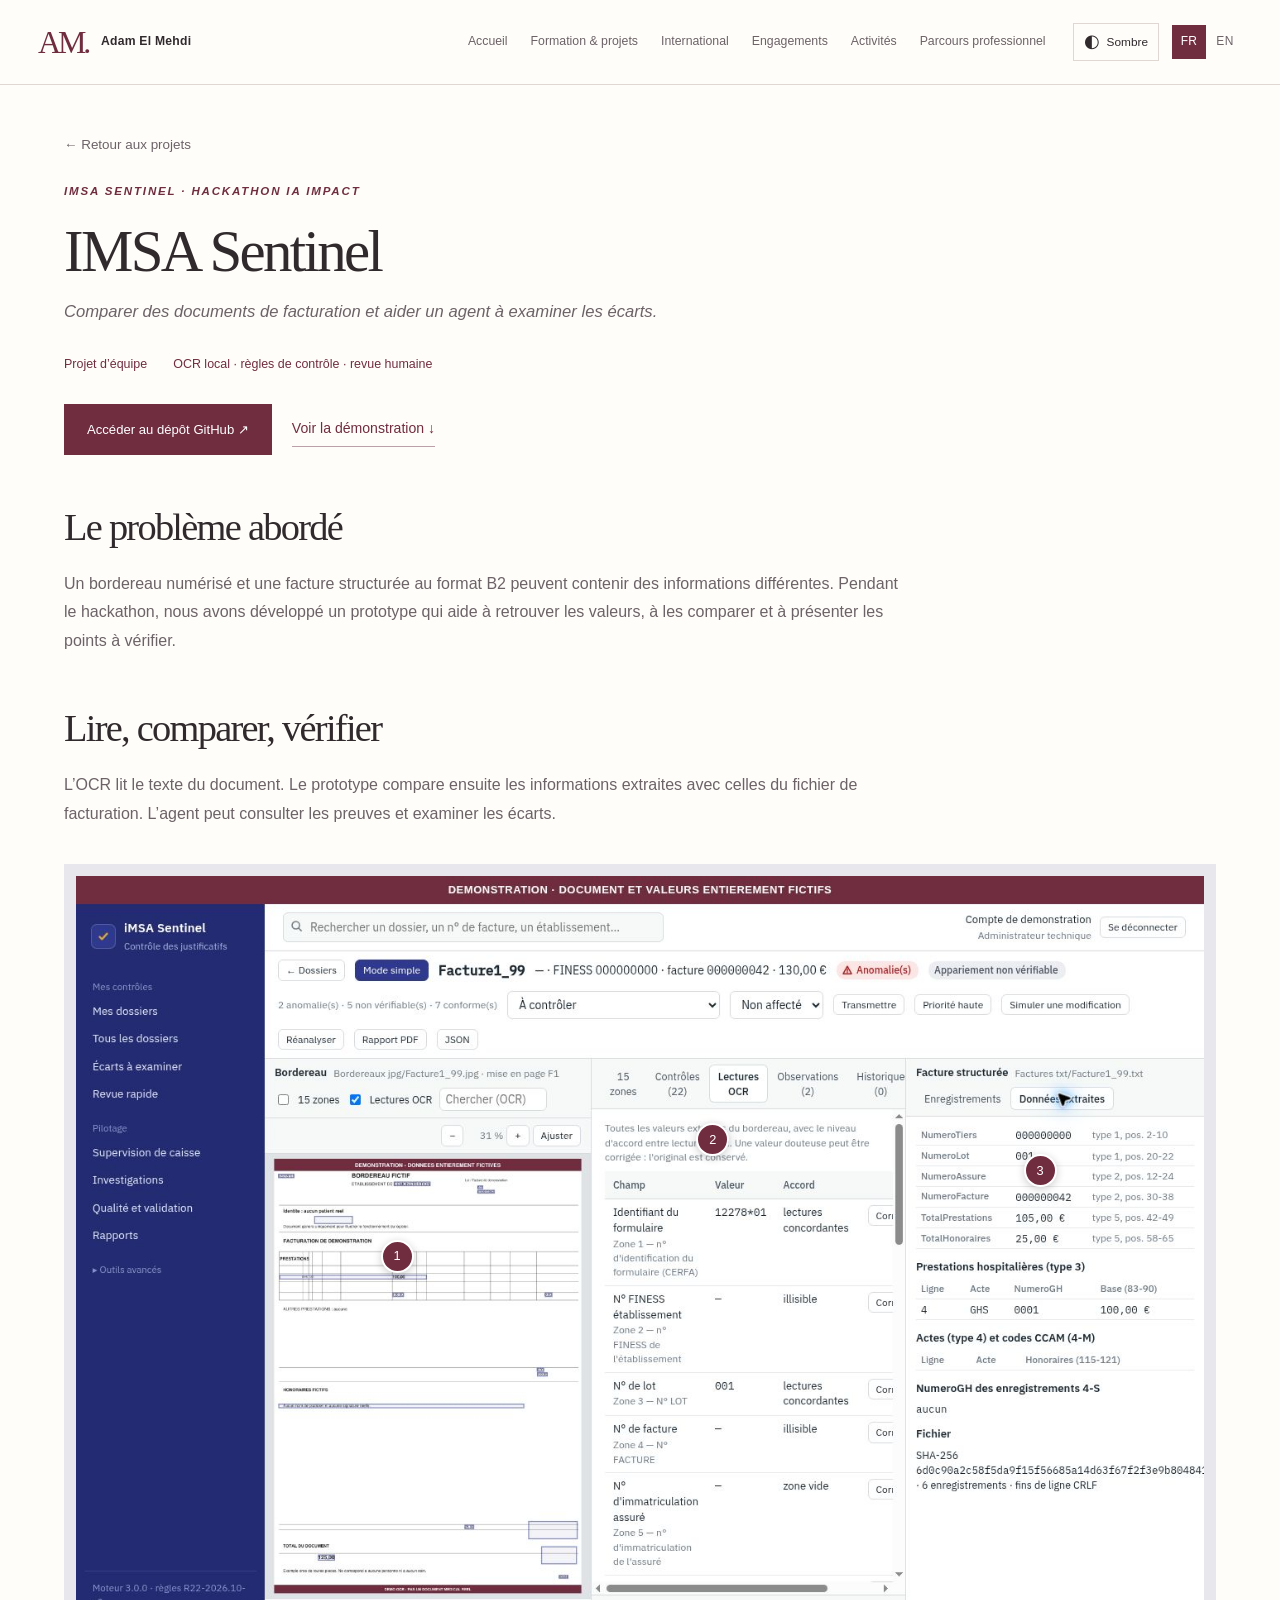
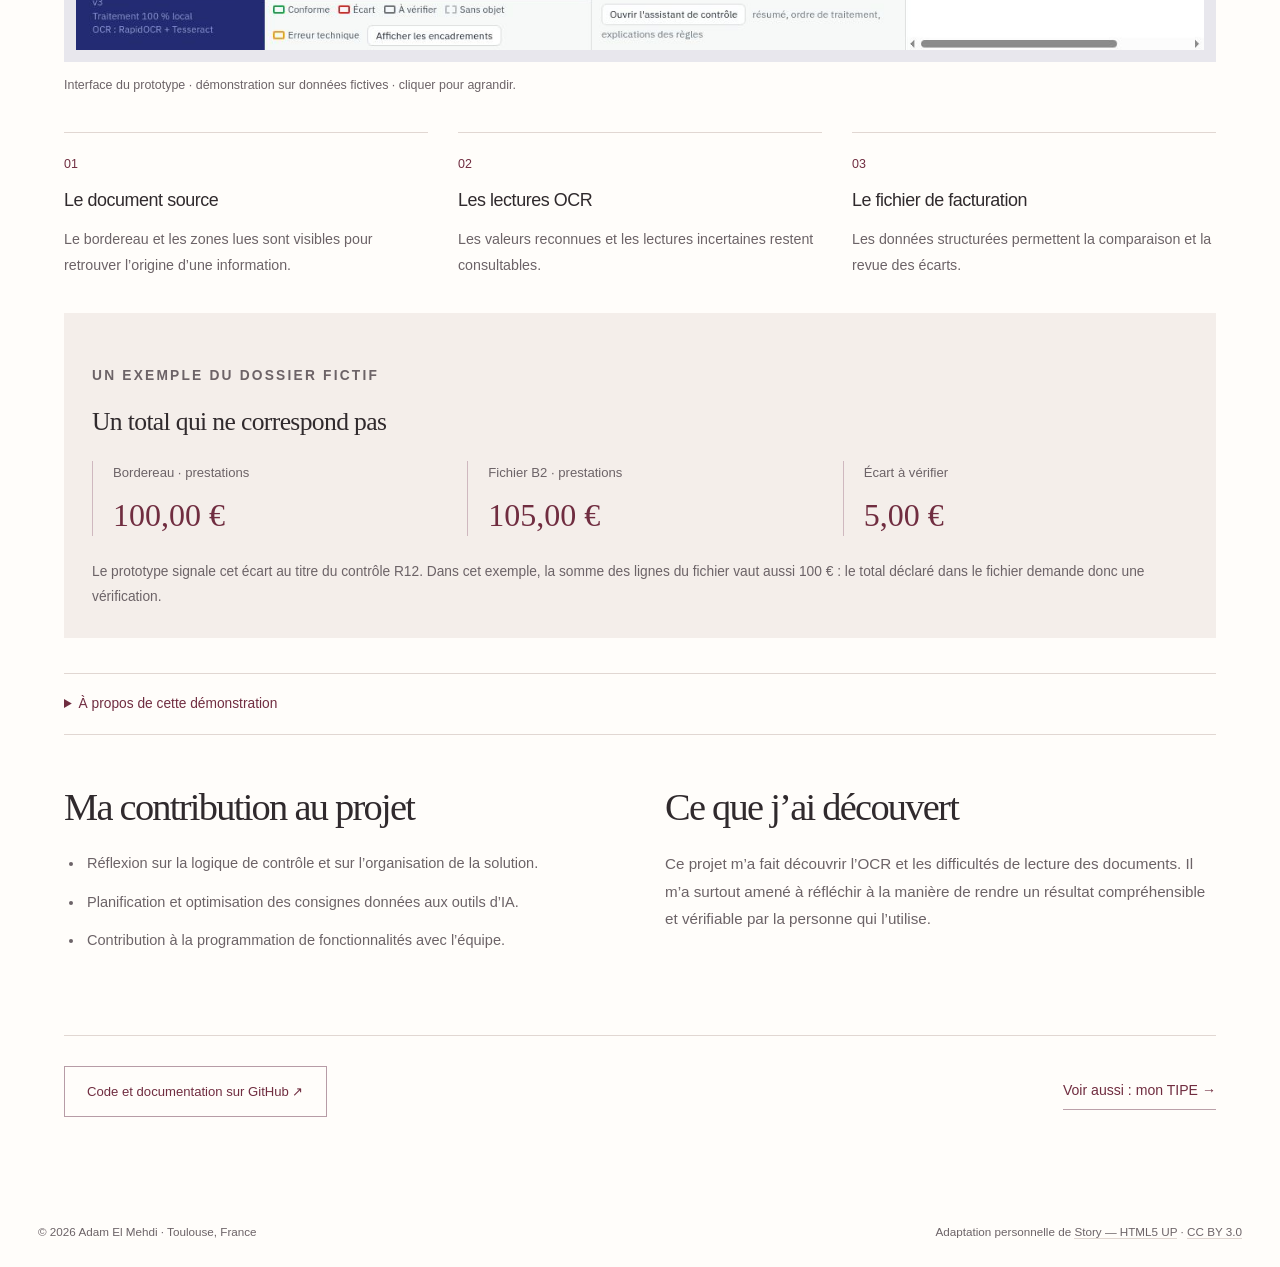
==== commit 58693e1a: "Add persistent light and dark themes and portrait/pitch-video slots in the introduction" ====
--- a/projects/imsa.html
+++ b/projects/imsa.html
@@ -1,12 +1,12 @@
 <!doctype html>
 <html lang="fr" data-description-fr="Le prototype IMSA Sentinel : démonstration OCR sur données fictives, contrôle d’un écart et contribution au projet d’équipe." data-description-en="The IMSA Sentinel prototype: an OCR demonstration with fictional data, a discrepancy check and my contribution to the team project.">
-<head><meta charset="utf-8"><meta name="viewport" content="width=device-width,initial-scale=1"><meta name="theme-color" content="#702d40">
+<head><meta charset="utf-8"><meta name="viewport" content="width=device-width,initial-scale=1"><meta name="theme-color" content="#702d40"><script>(()=>{try{const p=localStorage.getItem('adam-portfolio-theme');document.documentElement.dataset.theme=(p==='light'||p==='dark')?p:(matchMedia('(prefers-color-scheme: dark)').matches?'dark':'light')}catch(_){document.documentElement.dataset.theme='light'}})();</script>
 <title data-fr="IMSA Sentinel — Hackathon | Adam El Mehdi" data-en="IMSA Sentinel — Hackathon | Adam El Mehdi">IMSA Sentinel — Hackathon | Adam El Mehdi</title>
 <meta name="description" content="Le prototype IMSA Sentinel : démonstration OCR sur données fictives, contrôle d’un écart et contribution au projet d’équipe."><meta property="og:type" content="website"><meta property="og:title" content="IMSA Sentinel — Hackathon | Adam El Mehdi"><meta property="og:description" content="Le prototype IMSA Sentinel : démonstration OCR sur données fictives, contrôle d’un écart et contribution au projet d’équipe."><meta property="og:image" content="https://adam-el-mehdi.github.io/assets/images/tipe-setup.jpeg"><meta property="og:image:alt" content="Montage expérimental du TIPE d’Adam El Mehdi"><meta name="twitter:card" content="summary_large_image">
-<link rel="icon" href="../assets/images/favicon.svg" type="image/svg+xml"><link rel="stylesheet" href="../assets/css/story.css"><link rel="stylesheet" href="../assets/css/portfolio-story.css"><script src="../assets/js/story-portfolio.js" defer></script></head>
+<link rel="icon" href="../assets/images/favicon.svg" type="image/svg+xml"><link rel="stylesheet" href="../assets/css/story.css"><link rel="stylesheet" href="../assets/css/portfolio-story.css"><link rel="stylesheet" href="../assets/css/theme-media.css"><script src="../assets/js/profile-media.js" defer></script><script src="../assets/js/story-portfolio.js" defer></script></head>
 <body class="project-page">
 <a class="skip-link" href="#main"><span data-fr="Aller au contenu" data-en="Skip to content">Aller au contenu</span></a>
-<header class="site-header"><div class="header-inner"><a class="site-brand" href="../index.html#welcome" aria-label="Adam El Mehdi — accueil"><span class="monogram">AM.</span><span class="brand-name">Adam El Mehdi</span></a><nav id="primary-navigation" class="main-nav" aria-label="Navigation principale"><ul><li><a href="../index.html#welcome" class=""><span data-fr="Accueil" data-en="Welcome">Accueil</span></a></li><li><a href="../index.html#courses" class=""><span data-fr="Formation &amp; projets" data-en="Studies &amp; projects">Formation &amp; projets</span></a></li><li><a href="../index.html#mobility" class=""><span data-fr="International" data-en="International">International</span></a></li><li><a href="../index.html#sustainability" class=""><span data-fr="Engagements" data-en="Involvement">Engagements</span></a></li><li><a href="../index.html#sport" class=""><span data-fr="Activités" data-en="Activities">Activités</span></a></li><li><a href="../index.html#career" class=""><span data-fr="Parcours professionnel" data-en="Career">Parcours professionnel</span></a></li></ul></nav><div class="header-controls"><div class="language" role="group" aria-label="Language"><button type="button" data-lang="fr" aria-pressed="true">FR</button><button type="button" data-lang="en" aria-pressed="false">EN</button></div><button class="menu-toggle" id="menu-toggle" type="button" aria-expanded="false" aria-controls="primary-navigation"><span data-fr="Menu" data-en="Menu">Menu</span></button></div></div></header>
+<header class="site-header"><div class="header-inner"><a class="site-brand" href="../index.html#welcome" aria-label="Adam El Mehdi — accueil"><span class="monogram">AM.</span><span class="brand-name">Adam El Mehdi</span></a><nav id="primary-navigation" class="main-nav" aria-label="Navigation principale"><ul><li><a href="../index.html#welcome" class=""><span data-fr="Accueil" data-en="Welcome">Accueil</span></a></li><li><a href="../index.html#courses" class=""><span data-fr="Formation &amp; projets" data-en="Studies &amp; projects">Formation &amp; projets</span></a></li><li><a href="../index.html#mobility" class=""><span data-fr="International" data-en="International">International</span></a></li><li><a href="../index.html#sustainability" class=""><span data-fr="Engagements" data-en="Involvement">Engagements</span></a></li><li><a href="../index.html#sport" class=""><span data-fr="Activités" data-en="Activities">Activités</span></a></li><li><a href="../index.html#career" class=""><span data-fr="Parcours professionnel" data-en="Career">Parcours professionnel</span></a></li></ul></nav><div class="header-controls"><button type="button" id="theme-toggle" class="theme-toggle" aria-label="Activer le mode sombre" aria-pressed="false"><span class="theme-symbol" aria-hidden="true">◐</span><span class="theme-label">Sombre</span></button><div class="language" role="group" aria-label="Language"><button type="button" data-lang="fr" aria-pressed="true">FR</button><button type="button" data-lang="en" aria-pressed="false">EN</button></div><button class="menu-toggle" id="menu-toggle" type="button" aria-expanded="false" aria-controls="primary-navigation"><span data-fr="Menu" data-en="Menu">Menu</span></button></div></div></header>
 <main id="main"><div class="case-shell"><a href="../index.html#courses" class="back-link"><span data-fr="← Retour aux projets" data-en="← Back to projects">← Retour aux projets</span></a><header class="case-heading"><p class="eyebrow" data-fr="IMSA SENTINEL · HACKATHON IA IMPACT" data-en="IMSA SENTINEL · HACKATHON IA IMPACT">IMSA SENTINEL · HACKATHON IA IMPACT</p><h1 data-fr="IMSA Sentinel" data-en="IMSA Sentinel">IMSA Sentinel</h1><p class="lede" data-fr="Comparer des documents de facturation et aider un agent à examiner les écarts." data-en="Comparing billing documents and helping a reviewer examine discrepancies.">Comparer des documents de facturation et aider un agent à examiner les écarts.</p><div class="case-meta"><span data-fr="Projet d’équipe" data-en="Team project">Projet d’équipe</span><span data-fr="OCR local · règles de contrôle · revue humaine" data-en="Local OCR · validation rules · human review">OCR local · règles de contrôle · revue humaine</span></div></header><div class="actions"><a href="https://github.com/Adam-el-mehdi/iMSA-Sentinels" class="button primary" target="_blank" rel="noopener noreferrer"><span data-fr="Accéder au dépôt GitHub ↗" data-en="View the GitHub repository ↗">Accéder au dépôt GitHub ↗</span></a><a href="#demonstration" class="text-link"><span data-fr="Voir la démonstration ↓" data-en="Explore the demonstration ↓">Voir la démonstration ↓</span></a></div><section class="case-section"><h2 data-fr="Le problème abordé" data-en="The problem we worked on">Le problème abordé</h2><p data-fr="Un bordereau numérisé et une facture structurée au format B2 peuvent contenir des informations différentes. Pendant le hackathon, nous avons développé un prototype qui aide à retrouver les valeurs, à les comparer et à présenter les points à vérifier." data-en="A scanned billing document and a structured B2 invoice may contain different information. During the hackathon, we developed a prototype to find the values, compare them and show the points that need reviewing.">Un bordereau numérisé et une facture structurée au format B2 peuvent contenir des informations différentes. Pendant le hackathon, nous avons développé un prototype qui aide à retrouver les valeurs, à les comparer et à présenter les points à vérifier.</p></section><section id="demonstration" class="case-section"><h2 data-fr="Lire, comparer, vérifier" data-en="Read, compare, review">Lire, comparer, vérifier</h2><p data-fr="L’OCR lit le texte du document. Le prototype compare ensuite les informations extraites avec celles du fichier de facturation. L’agent peut consulter les preuves et examiner les écarts." data-en="OCR reads the text in the document. The prototype then compares the extracted information with the billing file. A reviewer can inspect the evidence and examine the discrepancies.">L’OCR lit le texte du document. Le prototype compare ensuite les informations extraites avec celles du fichier de facturation. L’agent peut consulter les preuves et examiner les écarts.</p><figure class="demo-figure"><div class="demo-image-wrap"><button type="button" class="media-zoom" data-image="../assets/images/imsa-ocr-demo.jpg"><img src="../assets/images/imsa-ocr-demo.jpg" width="1363" height="936" alt="Interface réelle du prototype IMSA Sentinel sur un document et des valeurs entièrement fictifs." data-alt-fr="Interface réelle du prototype IMSA Sentinel sur un document et des valeurs entièrement fictifs." data-alt-en="The actual IMSA Sentinel prototype interface using an entirely fictional document and values." loading="lazy" decoding="async"></button><span class="image-marker one" aria-hidden="true">1</span><span class="image-marker two" aria-hidden="true">2</span><span class="image-marker three" aria-hidden="true">3</span></div><figcaption data-fr="Interface du prototype · démonstration sur données fictives · cliquer pour agrandir." data-en="Prototype interface · fictional demonstration data · click to enlarge.">Interface du prototype · démonstration sur données fictives · cliquer pour agrandir.</figcaption></figure><div class="method-grid"><article><span class="step-number">01</span><h3 data-fr="Le document source" data-en="The source document">Le document source</h3><p data-fr="Le bordereau et les zones lues sont visibles pour retrouver l’origine d’une information." data-en="The billing document and the zones being read show where each piece of information comes from.">Le bordereau et les zones lues sont visibles pour retrouver l’origine d’une information.</p></article><article><span class="step-number">02</span><h3 data-fr="Les lectures OCR" data-en="OCR readings">Les lectures OCR</h3><p data-fr="Les valeurs reconnues et les lectures incertaines restent consultables." data-en="Recognised values and uncertain readings remain available for inspection.">Les valeurs reconnues et les lectures incertaines restent consultables.</p></article><article><span class="step-number">03</span><h3 data-fr="Le fichier de facturation" data-en="The billing file">Le fichier de facturation</h3><p data-fr="Les données structurées permettent la comparaison et la revue des écarts." data-en="Structured data supports comparison and review of discrepancies.">Les données structurées permettent la comparaison et la revue des écarts.</p></article></div><div class="demo-example"><p class="eyebrow" data-fr="UN EXEMPLE DU DOSSIER FICTIF" data-en="AN EXAMPLE FROM THE FICTIONAL CASE">UN EXEMPLE DU DOSSIER FICTIF</p><h3 data-fr="Un total qui ne correspond pas" data-en="A total that does not match">Un total qui ne correspond pas</h3><div class="comparison"><div><span data-fr="Bordereau · prestations" data-en="Billing document · services">Bordereau · prestations</span><strong>100,00 €</strong></div><div><span data-fr="Fichier B2 · prestations" data-en="B2 file · services">Fichier B2 · prestations</span><strong>105,00 €</strong></div><div><span data-fr="Écart à vérifier" data-en="Discrepancy to review">Écart à vérifier</span><strong>5,00 €</strong></div></div><p data-fr="Le prototype signale cet écart au titre du contrôle R12. Dans cet exemple, la somme des lignes du fichier vaut aussi 100 € : le total déclaré dans le fichier demande donc une vérification." data-en="The prototype flags this discrepancy under check R12. In this example, the file’s individual lines also add up to €100, so its declared total requires review.">Le prototype signale cet écart au titre du contrôle R12. Dans cet exemple, la somme des lignes du fichier vaut aussi 100 € : le total déclaré dans le fichier demande donc une vérification.</p></div><details><summary><span data-fr="À propos de cette démonstration" data-en="About this demonstration">À propos de cette démonstration</span></summary><p data-fr="Le document et toutes les valeurs ont été créés pour cet exemple. Les lectures OCR ont été calculées localement avec un gabarit fixé pour la démonstration. Certaines lectures restent non vérifiables ; cette illustration ne constitue pas un test de performance." data-en="The document and all values were created for this example. OCR readings were calculated locally using a layout fixed for the demonstration. Some readings remain unverifiable; this illustration is not a performance benchmark.">Le document et toutes les valeurs ont été créés pour cet exemple. Les lectures OCR ont été calculées localement avec un gabarit fixé pour la démonstration. Certaines lectures restent non vérifiables ; cette illustration ne constitue pas un test de performance.</p></details></section><section class="case-section"><div class="contribution-grid"><div><h2 data-fr="Ma contribution au projet" data-en="My contribution">Ma contribution au projet</h2><ul><li><span data-fr="Réflexion sur la logique de contrôle et sur l’organisation de la solution." data-en="Reasoning about validation logic and the organisation of the solution.">Réflexion sur la logique de contrôle et sur l’organisation de la solution.</span></li><li><span data-fr="Planification et optimisation des consignes données aux outils d’IA." data-en="Planning and refining instructions given to AI tools.">Planification et optimisation des consignes données aux outils d’IA.</span></li><li><span data-fr="Contribution à la programmation de fonctionnalités avec l’équipe." data-en="Contributing to feature development alongside the team.">Contribution à la programmation de fonctionnalités avec l’équipe.</span></li></ul></div><div><h2 data-fr="Ce que j’ai découvert" data-en="What I learned">Ce que j’ai découvert</h2><p data-fr="Ce projet m’a fait découvrir l’OCR et les difficultés de lecture des documents. Il m’a surtout amené à réfléchir à la manière de rendre un résultat compréhensible et vérifiable par la personne qui l’utilise." data-en="This project introduced me to OCR and the difficulties of reading documents. It also made me think about how to make a result understandable and verifiable for the person using it.">Ce projet m’a fait découvrir l’OCR et les difficultés de lecture des documents. Il m’a surtout amené à réfléchir à la manière de rendre un résultat compréhensible et vérifiable par la personne qui l’utilise.</p></div></div></section><div class="case-end"><div class="actions"><a href="https://github.com/Adam-el-mehdi/iMSA-Sentinels" class="button" target="_blank" rel="noopener noreferrer"><span data-fr="Code et documentation sur GitHub ↗" data-en="Code and documentation on GitHub ↗">Code et documentation sur GitHub ↗</span></a></div><a href="tipe.html" class="text-link"><span data-fr="Voir aussi : mon TIPE →" data-en="Also explore: my TIPE →">Voir aussi : mon TIPE →</span></a></div></div></main>
 <footer class="site-footer"><p>© 2026 Adam El Mehdi · Toulouse, France</p><p><span data-fr="Adaptation personnelle de" data-en="Personal adaptation of">Adaptation personnelle de</span> <a href="https://html5up.net/story" target="_blank" rel="noopener noreferrer">Story — HTML5 UP</a> · <a href="https://creativecommons.org/licenses/by/3.0/" target="_blank" rel="noopener noreferrer">CC BY 3.0</a></p></footer>
 <dialog id="image-dialog" class="image-dialog"><button type="button" class="close-dialog" autofocus><span data-fr="Fermer" data-en="Close">Fermer</span> ×</button><img id="expanded-image" alt=""><p id="expanded-caption"></p></dialog>
--- a/assets/css/theme-media.css
+++ b/assets/css/theme-media.css
@@ -0,0 +1,11 @@
+/* Theme selection and personal introduction media. */
+:root{color-scheme:light;--header-bg:#fffdfaf5;--media-surface:#eee5df;--media-border:#d7c6c1}
+:root[data-theme=dark]{color-scheme:dark;--wine:#efb4c6;--wine-dark:#e19ab1;--ink:#f3e9ec;--muted:#bfb3bb;--paper:#19171c;--pale:#252127;--line:#453940;--accent:#efb4c6;--header-bg:#19171cf5;--media-surface:#302630;--media-border:#614852}
+.site-header{background:var(--header-bg)}
+.theme-toggle{display:inline-flex;align-items:center;justify-content:center;gap:7px;min-width:38px;min-height:38px;width:auto;height:auto;border:1px solid var(--line);border-radius:0;box-shadow:none!important;background:var(--paper);padding:8px 10px;font-size:.74rem;line-height:1.4;letter-spacing:0;text-transform:none;color:var(--ink)!important}
+.theme-toggle:hover{background:var(--pale)}.theme-symbol{font-size:1.1rem;line-height:1}.header-controls{gap:13px}.intro-strip{padding-top:48px;padding-bottom:48px;scroll-margin-top:105px}.portrait-frame{width:190px;max-width:100%;margin:0 0 25px}.portrait-placeholder{aspect-ratio:4/5;display:flex;flex-direction:column;justify-content:center;align-items:center;gap:13px;background:var(--media-surface);border:1px solid var(--media-border);color:var(--muted);padding:20px;text-align:center}.portrait-monogram{font-family:Georgia,serif;color:var(--wine);font-size:3.6rem;line-height:1;letter-spacing:-.09em}.portrait-placeholder>span:last-child{font-size:.8rem}.portrait-frame img{width:100%;aspect-ratio:4/5;object-fit:cover;object-position:center}.portrait-frame [hidden],.pitch-block [hidden]{display:none!important}.pitch-block{margin-top:29px;max-width:650px}.pitch-heading{font-family:Georgia,serif;font-size:1.6rem;letter-spacing:-.025em;color:var(--ink);margin-bottom:15px}.pitch-placeholder{aspect-ratio:16/9;min-height:180px;background:var(--media-surface);border:1px solid var(--media-border);display:flex;flex-direction:column;justify-content:center;align-items:center;gap:14px;padding:24px;text-align:center;color:var(--muted)}.pitch-placeholder .pitch-icon{width:44px;height:34px;border:1px solid var(--media-border);display:flex;align-items:center;justify-content:center;color:var(--wine);font-size:1.1rem}.pitch-placeholder p{font-size:.9rem;line-height:1.7;color:var(--muted);margin:0}.pitch-block video{display:block;width:100%;max-height:440px;aspect-ratio:16/9;object-fit:contain;background:#121015}.media-error{font-size:.8rem;color:var(--muted);margin-top:10px}
+[data-theme=dark] .button.primary{color:#241820!important}[data-theme=dark] .language button[aria-pressed=true]{color:#241820!important}[data-theme=dark] .photo-note{background:#1b171deb;color:var(--ink)}[data-theme=dark] .spotlight.project-panel.imsa-panel{background:#24232e}[data-theme=dark] .spotlight.imsa-panel>.image{background:#2c2b39}[data-theme=dark] .contact-section{background:#422130;color:#fff}[data-theme=dark] .contact-section h2,[data-theme=dark] .contact-section .email-link{color:#fff}[data-theme=dark] .demo-image-wrap{background:#302b37;border-color:#302b37}[data-theme=dark] .project-outcome,[data-theme=dark] .route,[data-theme=dark] .future-note,[data-theme=dark] .activity-grid article+article{border-color:var(--line)}[data-theme=dark] .image-marker{background:#702d40;color:#fff}[data-theme=dark] .comparison div{border-color:var(--media-border)}[data-theme=dark] .main-nav{background:var(--paper)}[data-theme=dark] .site-header .main-nav{background:transparent}[data-theme=dark] .button:hover{background:#efb4c611!important}[data-theme=dark] .button.primary:hover{background:var(--wine-dark)!important}[data-theme=dark] a:hover{color:var(--wine)}[data-theme=dark] strong,[data-theme=dark] dt,[data-theme=dark] h1,[data-theme=dark] h2,[data-theme=dark] h3,[data-theme=dark] h4{color:var(--ink)}[data-theme=dark] .project-outcome strong,[data-theme=dark] .result-highlight strong,[data-theme=dark] .comparison strong{color:var(--wine)}
+@media(max-width:1200px){.theme-label{display:none}.theme-toggle{padding:8px;min-width:38px}}
+@media(max-width:980px){[data-theme=dark] .site-header .main-nav{background:var(--paper)}}
+@media(max-width:700px){.header-inner{gap:10px}.site-brand{gap:9px}.header-controls{gap:8px}.brand-name{display:none}.portrait-frame{width:160px;margin-bottom:24px}.intro-strip{padding-top:32px;padding-bottom:38px}.pitch-block{margin-top:25px}.pitch-heading{font-size:1.5rem}.pitch-placeholder{min-height:150px}.pitch-placeholder p{font-size:.83rem}.theme-toggle{min-width:36px;min-height:38px}}
+@media print{.theme-toggle{display:none!important}:root[data-theme=dark]{--paper:#fff;--pale:#f5f5f5;--ink:#222;--muted:#555;--wine:#702d40;--line:#ddd}.pitch-placeholder{min-height:0;aspect-ratio:auto;padding:15px}}
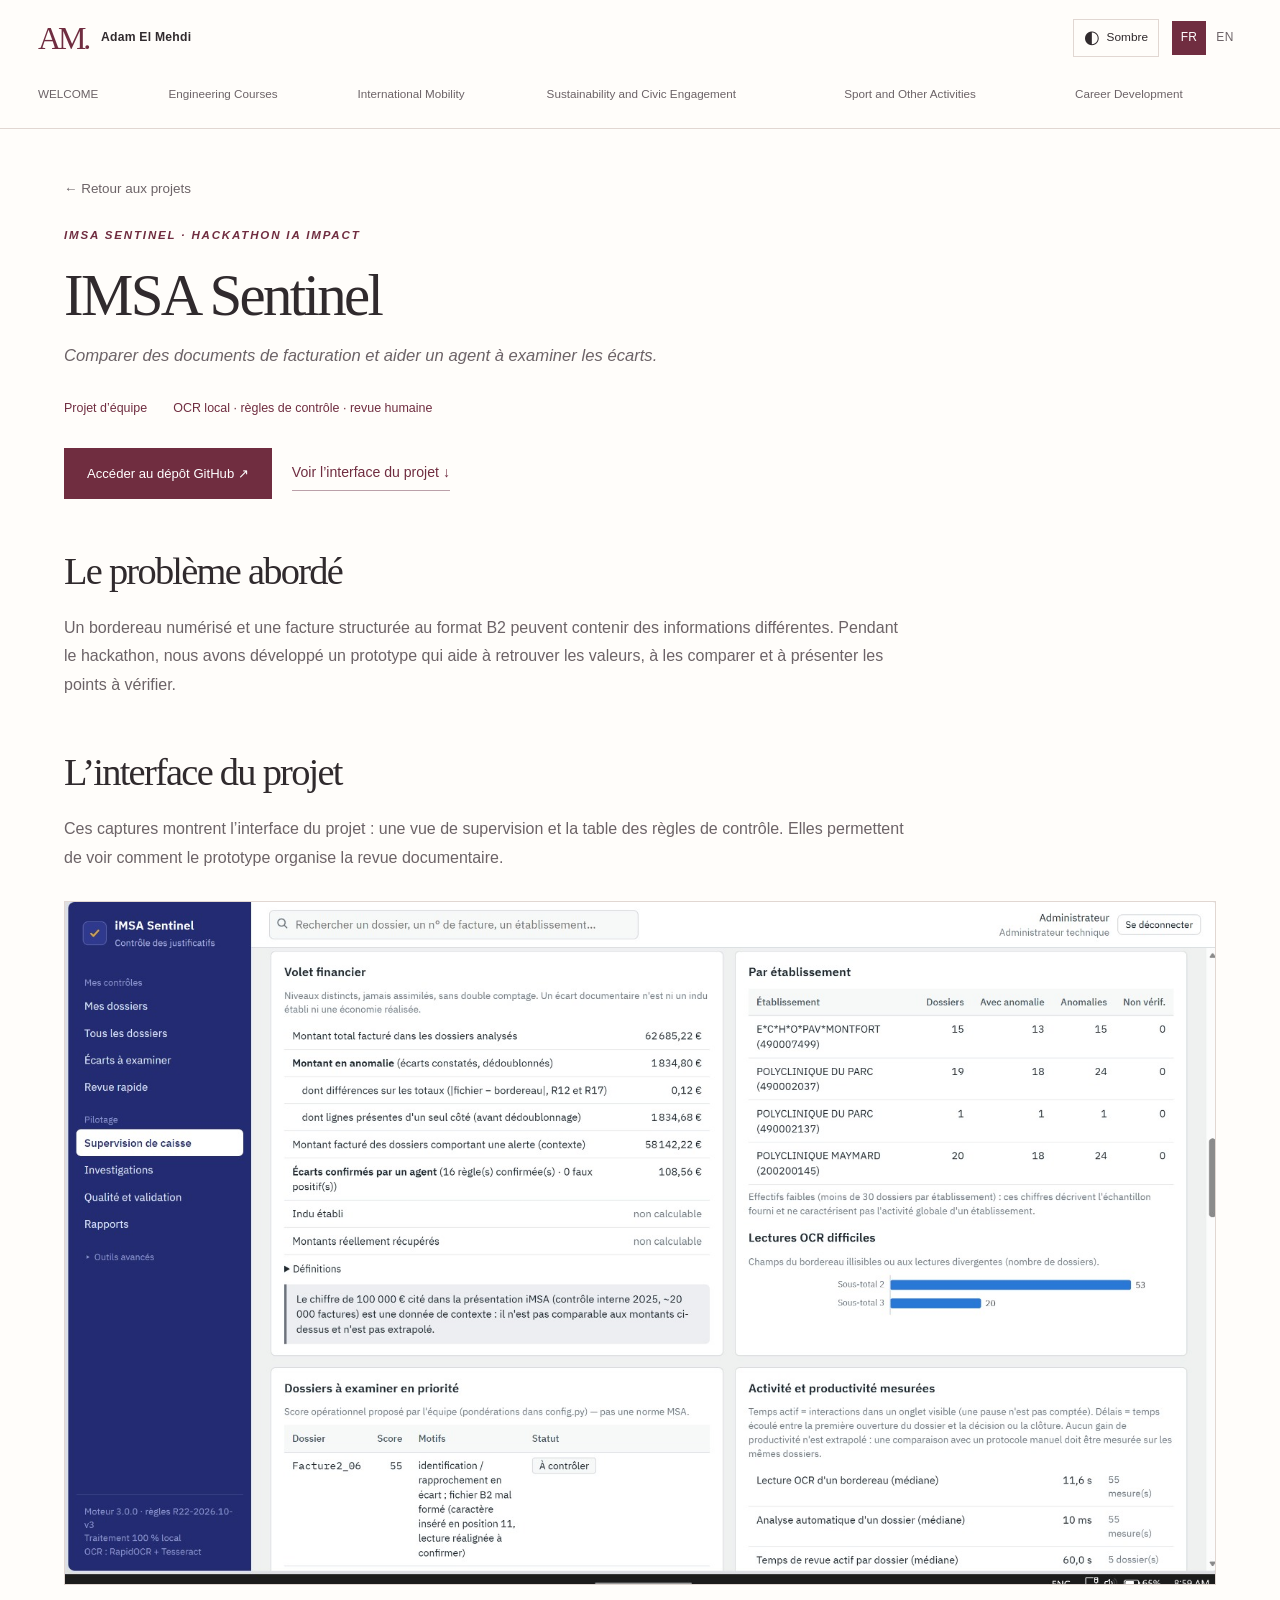
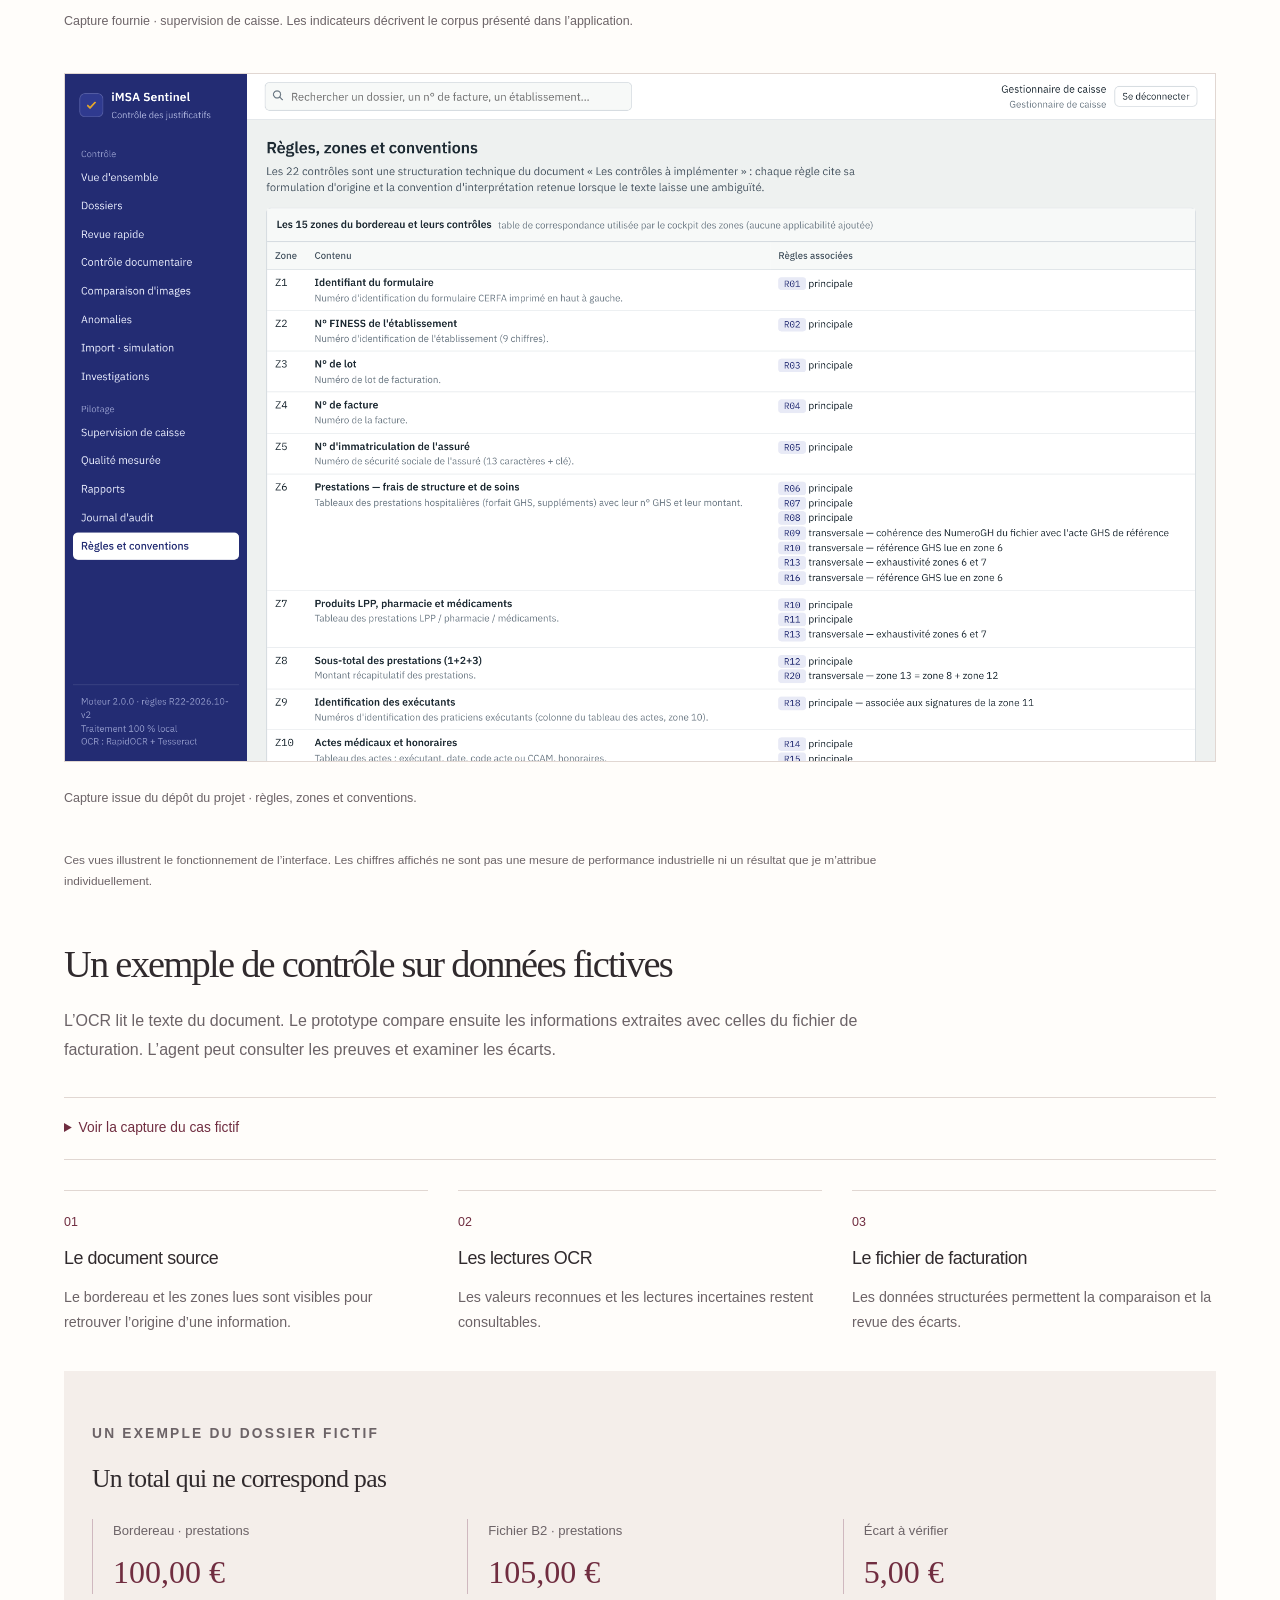
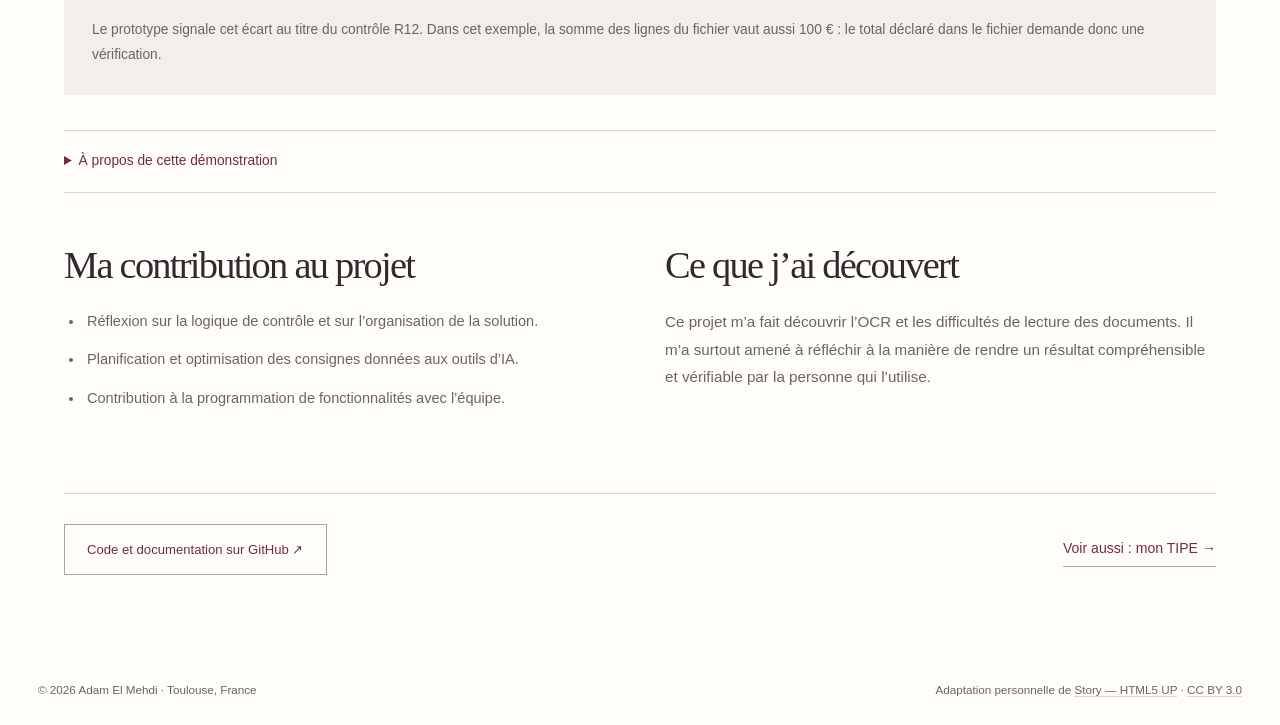
==== commit 9282d68d: "Restore the six-section brief, rebuild education and career, use supplied IMSA screenshots and docum" ====
--- a/projects/imsa.html
+++ b/projects/imsa.html
@@ -1,13 +1,98 @@
 <!doctype html>
 <html lang="fr" data-description-fr="Le prototype IMSA Sentinel : démonstration OCR sur données fictives, contrôle d’un écart et contribution au projet d’équipe." data-description-en="The IMSA Sentinel prototype: an OCR demonstration with fictional data, a discrepancy check and my contribution to the team project.">
-<head><meta charset="utf-8"><meta name="viewport" content="width=device-width,initial-scale=1"><meta name="theme-color" content="#702d40"><script>(()=>{try{const p=localStorage.getItem('adam-portfolio-theme');document.documentElement.dataset.theme=(p==='light'||p==='dark')?p:(matchMedia('(prefers-color-scheme: dark)').matches?'dark':'light')}catch(_){document.documentElement.dataset.theme='light'}})();</script>
+<head>
+<meta charset="utf-8">
+<meta name="viewport" content="width=device-width,initial-scale=1">
+<meta name="theme-color" content="#702d40">
+<script>(()=>{try{const p=localStorage.getItem('adam-portfolio-theme');document.documentElement.dataset.theme=(p==='light'||p==='dark')?p:(matchMedia('(prefers-color-scheme: dark)').matches?'dark':'light')}catch(_){document.documentElement.dataset.theme='light'}})();</script>
 <title data-fr="IMSA Sentinel — Hackathon | Adam El Mehdi" data-en="IMSA Sentinel — Hackathon | Adam El Mehdi">IMSA Sentinel — Hackathon | Adam El Mehdi</title>
-<meta name="description" content="Le prototype IMSA Sentinel : démonstration OCR sur données fictives, contrôle d’un écart et contribution au projet d’équipe."><meta property="og:type" content="website"><meta property="og:title" content="IMSA Sentinel — Hackathon | Adam El Mehdi"><meta property="og:description" content="Le prototype IMSA Sentinel : démonstration OCR sur données fictives, contrôle d’un écart et contribution au projet d’équipe."><meta property="og:image" content="https://adam-el-mehdi.github.io/assets/images/tipe-setup.jpeg"><meta property="og:image:alt" content="Montage expérimental du TIPE d’Adam El Mehdi"><meta name="twitter:card" content="summary_large_image">
-<link rel="icon" href="../assets/images/favicon.svg" type="image/svg+xml"><link rel="stylesheet" href="../assets/css/story.css"><link rel="stylesheet" href="../assets/css/portfolio-story.css"><link rel="stylesheet" href="../assets/css/theme-media.css"><script src="../assets/js/profile-media.js" defer></script><script src="../assets/js/story-portfolio.js" defer></script></head>
+<meta name="description" content="Le prototype IMSA Sentinel : démonstration OCR sur données fictives, contrôle d’un écart et contribution au projet d’équipe.">
+<meta property="og:type" content="website">
+<meta property="og:title" content="IMSA Sentinel — Hackathon | Adam El Mehdi">
+<meta property="og:description" content="Le prototype IMSA Sentinel : démonstration OCR sur données fictives, contrôle d’un écart et contribution au projet d’équipe.">
+<meta property="og:image" content="https://adam-el-mehdi.github.io/assets/images/imsa-supervision.jpg">
+<meta property="og:image:alt" content="Interface de supervision IMSA Sentinel">
+<meta name="twitter:card" content="summary_large_image">
+<link rel="icon" href="../assets/images/favicon.svg" type="image/svg+xml">
+<link rel="stylesheet" href="../assets/css/story.css">
+<link rel="stylesheet" href="../assets/css/portfolio-story.css">
+<link rel="stylesheet" href="../assets/css/theme-media.css">
+<script src="../assets/js/profile-media.js" defer></script><script src="../assets/js/story-portfolio.js" defer></script><link rel="stylesheet" href="../assets/css/content-revision.css">
+</head>
 <body class="project-page">
 <a class="skip-link" href="#main"><span data-fr="Aller au contenu" data-en="Skip to content">Aller au contenu</span></a>
-<header class="site-header"><div class="header-inner"><a class="site-brand" href="../index.html#welcome" aria-label="Adam El Mehdi — accueil"><span class="monogram">AM.</span><span class="brand-name">Adam El Mehdi</span></a><nav id="primary-navigation" class="main-nav" aria-label="Navigation principale"><ul><li><a href="../index.html#welcome" class=""><span data-fr="Accueil" data-en="Welcome">Accueil</span></a></li><li><a href="../index.html#courses" class=""><span data-fr="Formation &amp; projets" data-en="Studies &amp; projects">Formation &amp; projets</span></a></li><li><a href="../index.html#mobility" class=""><span data-fr="International" data-en="International">International</span></a></li><li><a href="../index.html#sustainability" class=""><span data-fr="Engagements" data-en="Involvement">Engagements</span></a></li><li><a href="../index.html#sport" class=""><span data-fr="Activités" data-en="Activities">Activités</span></a></li><li><a href="../index.html#career" class=""><span data-fr="Parcours professionnel" data-en="Career">Parcours professionnel</span></a></li></ul></nav><div class="header-controls"><button type="button" id="theme-toggle" class="theme-toggle" aria-label="Activer le mode sombre" aria-pressed="false"><span class="theme-symbol" aria-hidden="true">◐</span><span class="theme-label">Sombre</span></button><div class="language" role="group" aria-label="Language"><button type="button" data-lang="fr" aria-pressed="true">FR</button><button type="button" data-lang="en" aria-pressed="false">EN</button></div><button class="menu-toggle" id="menu-toggle" type="button" aria-expanded="false" aria-controls="primary-navigation"><span data-fr="Menu" data-en="Menu">Menu</span></button></div></div></header>
-<main id="main"><div class="case-shell"><a href="../index.html#courses" class="back-link"><span data-fr="← Retour aux projets" data-en="← Back to projects">← Retour aux projets</span></a><header class="case-heading"><p class="eyebrow" data-fr="IMSA SENTINEL · HACKATHON IA IMPACT" data-en="IMSA SENTINEL · HACKATHON IA IMPACT">IMSA SENTINEL · HACKATHON IA IMPACT</p><h1 data-fr="IMSA Sentinel" data-en="IMSA Sentinel">IMSA Sentinel</h1><p class="lede" data-fr="Comparer des documents de facturation et aider un agent à examiner les écarts." data-en="Comparing billing documents and helping a reviewer examine discrepancies.">Comparer des documents de facturation et aider un agent à examiner les écarts.</p><div class="case-meta"><span data-fr="Projet d’équipe" data-en="Team project">Projet d’équipe</span><span data-fr="OCR local · règles de contrôle · revue humaine" data-en="Local OCR · validation rules · human review">OCR local · règles de contrôle · revue humaine</span></div></header><div class="actions"><a href="https://github.com/Adam-el-mehdi/iMSA-Sentinels" class="button primary" target="_blank" rel="noopener noreferrer"><span data-fr="Accéder au dépôt GitHub ↗" data-en="View the GitHub repository ↗">Accéder au dépôt GitHub ↗</span></a><a href="#demonstration" class="text-link"><span data-fr="Voir la démonstration ↓" data-en="Explore the demonstration ↓">Voir la démonstration ↓</span></a></div><section class="case-section"><h2 data-fr="Le problème abordé" data-en="The problem we worked on">Le problème abordé</h2><p data-fr="Un bordereau numérisé et une facture structurée au format B2 peuvent contenir des informations différentes. Pendant le hackathon, nous avons développé un prototype qui aide à retrouver les valeurs, à les comparer et à présenter les points à vérifier." data-en="A scanned billing document and a structured B2 invoice may contain different information. During the hackathon, we developed a prototype to find the values, compare them and show the points that need reviewing.">Un bordereau numérisé et une facture structurée au format B2 peuvent contenir des informations différentes. Pendant le hackathon, nous avons développé un prototype qui aide à retrouver les valeurs, à les comparer et à présenter les points à vérifier.</p></section><section id="demonstration" class="case-section"><h2 data-fr="Lire, comparer, vérifier" data-en="Read, compare, review">Lire, comparer, vérifier</h2><p data-fr="L’OCR lit le texte du document. Le prototype compare ensuite les informations extraites avec celles du fichier de facturation. L’agent peut consulter les preuves et examiner les écarts." data-en="OCR reads the text in the document. The prototype then compares the extracted information with the billing file. A reviewer can inspect the evidence and examine the discrepancies.">L’OCR lit le texte du document. Le prototype compare ensuite les informations extraites avec celles du fichier de facturation. L’agent peut consulter les preuves et examiner les écarts.</p><figure class="demo-figure"><div class="demo-image-wrap"><button type="button" class="media-zoom" data-image="../assets/images/imsa-ocr-demo.jpg"><img src="../assets/images/imsa-ocr-demo.jpg" width="1363" height="936" alt="Interface réelle du prototype IMSA Sentinel sur un document et des valeurs entièrement fictifs." data-alt-fr="Interface réelle du prototype IMSA Sentinel sur un document et des valeurs entièrement fictifs." data-alt-en="The actual IMSA Sentinel prototype interface using an entirely fictional document and values." loading="lazy" decoding="async"></button><span class="image-marker one" aria-hidden="true">1</span><span class="image-marker two" aria-hidden="true">2</span><span class="image-marker three" aria-hidden="true">3</span></div><figcaption data-fr="Interface du prototype · démonstration sur données fictives · cliquer pour agrandir." data-en="Prototype interface · fictional demonstration data · click to enlarge.">Interface du prototype · démonstration sur données fictives · cliquer pour agrandir.</figcaption></figure><div class="method-grid"><article><span class="step-number">01</span><h3 data-fr="Le document source" data-en="The source document">Le document source</h3><p data-fr="Le bordereau et les zones lues sont visibles pour retrouver l’origine d’une information." data-en="The billing document and the zones being read show where each piece of information comes from.">Le bordereau et les zones lues sont visibles pour retrouver l’origine d’une information.</p></article><article><span class="step-number">02</span><h3 data-fr="Les lectures OCR" data-en="OCR readings">Les lectures OCR</h3><p data-fr="Les valeurs reconnues et les lectures incertaines restent consultables." data-en="Recognised values and uncertain readings remain available for inspection.">Les valeurs reconnues et les lectures incertaines restent consultables.</p></article><article><span class="step-number">03</span><h3 data-fr="Le fichier de facturation" data-en="The billing file">Le fichier de facturation</h3><p data-fr="Les données structurées permettent la comparaison et la revue des écarts." data-en="Structured data supports comparison and review of discrepancies.">Les données structurées permettent la comparaison et la revue des écarts.</p></article></div><div class="demo-example"><p class="eyebrow" data-fr="UN EXEMPLE DU DOSSIER FICTIF" data-en="AN EXAMPLE FROM THE FICTIONAL CASE">UN EXEMPLE DU DOSSIER FICTIF</p><h3 data-fr="Un total qui ne correspond pas" data-en="A total that does not match">Un total qui ne correspond pas</h3><div class="comparison"><div><span data-fr="Bordereau · prestations" data-en="Billing document · services">Bordereau · prestations</span><strong>100,00 €</strong></div><div><span data-fr="Fichier B2 · prestations" data-en="B2 file · services">Fichier B2 · prestations</span><strong>105,00 €</strong></div><div><span data-fr="Écart à vérifier" data-en="Discrepancy to review">Écart à vérifier</span><strong>5,00 €</strong></div></div><p data-fr="Le prototype signale cet écart au titre du contrôle R12. Dans cet exemple, la somme des lignes du fichier vaut aussi 100 € : le total déclaré dans le fichier demande donc une vérification." data-en="The prototype flags this discrepancy under check R12. In this example, the file’s individual lines also add up to €100, so its declared total requires review.">Le prototype signale cet écart au titre du contrôle R12. Dans cet exemple, la somme des lignes du fichier vaut aussi 100 € : le total déclaré dans le fichier demande donc une vérification.</p></div><details><summary><span data-fr="À propos de cette démonstration" data-en="About this demonstration">À propos de cette démonstration</span></summary><p data-fr="Le document et toutes les valeurs ont été créés pour cet exemple. Les lectures OCR ont été calculées localement avec un gabarit fixé pour la démonstration. Certaines lectures restent non vérifiables ; cette illustration ne constitue pas un test de performance." data-en="The document and all values were created for this example. OCR readings were calculated locally using a layout fixed for the demonstration. Some readings remain unverifiable; this illustration is not a performance benchmark.">Le document et toutes les valeurs ont été créés pour cet exemple. Les lectures OCR ont été calculées localement avec un gabarit fixé pour la démonstration. Certaines lectures restent non vérifiables ; cette illustration ne constitue pas un test de performance.</p></details></section><section class="case-section"><div class="contribution-grid"><div><h2 data-fr="Ma contribution au projet" data-en="My contribution">Ma contribution au projet</h2><ul><li><span data-fr="Réflexion sur la logique de contrôle et sur l’organisation de la solution." data-en="Reasoning about validation logic and the organisation of the solution.">Réflexion sur la logique de contrôle et sur l’organisation de la solution.</span></li><li><span data-fr="Planification et optimisation des consignes données aux outils d’IA." data-en="Planning and refining instructions given to AI tools.">Planification et optimisation des consignes données aux outils d’IA.</span></li><li><span data-fr="Contribution à la programmation de fonctionnalités avec l’équipe." data-en="Contributing to feature development alongside the team.">Contribution à la programmation de fonctionnalités avec l’équipe.</span></li></ul></div><div><h2 data-fr="Ce que j’ai découvert" data-en="What I learned">Ce que j’ai découvert</h2><p data-fr="Ce projet m’a fait découvrir l’OCR et les difficultés de lecture des documents. Il m’a surtout amené à réfléchir à la manière de rendre un résultat compréhensible et vérifiable par la personne qui l’utilise." data-en="This project introduced me to OCR and the difficulties of reading documents. It also made me think about how to make a result understandable and verifiable for the person using it.">Ce projet m’a fait découvrir l’OCR et les difficultés de lecture des documents. Il m’a surtout amené à réfléchir à la manière de rendre un résultat compréhensible et vérifiable par la personne qui l’utilise.</p></div></div></section><div class="case-end"><div class="actions"><a href="https://github.com/Adam-el-mehdi/iMSA-Sentinels" class="button" target="_blank" rel="noopener noreferrer"><span data-fr="Code et documentation sur GitHub ↗" data-en="Code and documentation on GitHub ↗">Code et documentation sur GitHub ↗</span></a></div><a href="tipe.html" class="text-link"><span data-fr="Voir aussi : mon TIPE →" data-en="Also explore: my TIPE →">Voir aussi : mon TIPE →</span></a></div></div></main>
-<footer class="site-footer"><p>© 2026 Adam El Mehdi · Toulouse, France</p><p><span data-fr="Adaptation personnelle de" data-en="Personal adaptation of">Adaptation personnelle de</span> <a href="https://html5up.net/story" target="_blank" rel="noopener noreferrer">Story — HTML5 UP</a> · <a href="https://creativecommons.org/licenses/by/3.0/" target="_blank" rel="noopener noreferrer">CC BY 3.0</a></p></footer>
+<header class="site-header"><div class="header-inner">
+<a class="site-brand" href="../index.html#welcome" aria-label="Adam El Mehdi — accueil"><span class="monogram">AM.</span><span class="brand-name">Adam El Mehdi</span></a><nav id="primary-navigation" class="main-nav" aria-label="Navigation principale"><ul>
+<li><a href="../index.html#welcome" class=""><span data-fr="WELCOME" data-en="WELCOME">WELCOME</span></a></li>
+<li><a href="../index.html#courses" class=""><span data-fr="Engineering Courses" data-en="Engineering Courses">Engineering Courses</span></a></li>
+<li><a href="../index.html#mobility" class=""><span data-fr="International Mobility" data-en="International Mobility">International Mobility</span></a></li>
+<li><a href="../index.html#sustainability" class=""><span data-fr="Sustainability and Civic Engagement" data-en="Sustainability and Civic Engagement">Sustainability and Civic Engagement</span></a></li>
+<li><a href="../index.html#sport" class=""><span data-fr="Sport and Other Activities" data-en="Sport and Other Activities">Sport and Other Activities</span></a></li>
+<li><a href="../index.html#career" class=""><span data-fr="Career Development" data-en="Career Development">Career Development</span></a></li>
+</ul></nav><div class="header-controls">
+<button type="button" id="theme-toggle" class="theme-toggle" aria-label="Activer le mode sombre" aria-pressed="false"><span class="theme-symbol" aria-hidden="true">◐</span><span class="theme-label">Sombre</span></button><div class="language" role="group" aria-label="Language">
+<button type="button" data-lang="fr" aria-pressed="true">FR</button><button type="button" data-lang="en" aria-pressed="false">EN</button>
+</div>
+<button class="menu-toggle" id="menu-toggle" type="button" aria-expanded="false" aria-controls="primary-navigation"><span data-fr="Menu" data-en="Menu">Menu</span></button>
+</div>
+</div></header>
+<main id="main"><div class="case-shell">
+<a href="../index.html#courses" class="back-link"><span data-fr="← Retour aux projets" data-en="← Back to projects">← Retour aux projets</span></a><header class="case-heading"><p class="eyebrow" data-fr="IMSA SENTINEL · HACKATHON IA IMPACT" data-en="IMSA SENTINEL · HACKATHON IA IMPACT">IMSA SENTINEL · HACKATHON IA IMPACT</p>
+<h1 data-fr="IMSA Sentinel" data-en="IMSA Sentinel">IMSA Sentinel</h1>
+<p class="lede" data-fr="Comparer des documents de facturation et aider un agent à examiner les écarts." data-en="Comparing billing documents and helping a reviewer examine discrepancies.">Comparer des documents de facturation et aider un agent à examiner les écarts.</p>
+<div class="case-meta">
+<span data-fr="Projet d’équipe" data-en="Team project">Projet d’équipe</span><span data-fr="OCR local · règles de contrôle · revue humaine" data-en="Local OCR · validation rules · human review">OCR local · règles de contrôle · revue humaine</span>
+</div></header><div class="actions">
+<a href="https://github.com/Adam-el-mehdi/iMSA-Sentinels" class="button primary" target="_blank" rel="noopener noreferrer"><span data-fr="Accéder au dépôt GitHub ↗" data-en="View the GitHub repository ↗">Accéder au dépôt GitHub ↗</span></a><a href="#interface" class="text-link"><span data-fr="Voir l’interface du projet ↓" data-en="View the project interface ↓">Voir l’interface du projet ↓</span></a>
+</div>
+<section class="case-section"><h2 data-fr="Le problème abordé" data-en="The problem we worked on">Le problème abordé</h2>
+<p data-fr="Un bordereau numérisé et une facture structurée au format B2 peuvent contenir des informations différentes. Pendant le hackathon, nous avons développé un prototype qui aide à retrouver les valeurs, à les comparer et à présenter les points à vérifier." data-en="A scanned billing document and a structured B2 invoice may contain different information. During the hackathon, we developed a prototype to find the values, compare them and show the points that need reviewing.">Un bordereau numérisé et une facture structurée au format B2 peuvent contenir des informations différentes. Pendant le hackathon, nous avons développé un prototype qui aide à retrouver les valeurs, à les comparer et à présenter les points à vérifier.</p></section><section id="interface" class="case-section"><h2><span data-fr="L’interface du projet" data-en="The project interface">L’interface du projet</span></h2>
+<p data-fr="Ces captures montrent l’interface du projet : une vue de supervision et la table des règles de contrôle. Elles permettent de voir comment le prototype organise la revue documentaire." data-en="These screenshots show the project interface: a supervision view and the validation-rule table. They show how the prototype organises document review.">Ces captures montrent l’interface du projet : une vue de supervision et la table des règles de contrôle. Elles permettent de voir comment le prototype organise la revue documentaire.</p>
+<figure class="real-interface"><button type="button" class="media-zoom" data-image="../assets/images/imsa-supervision.jpg"><img src="../assets/images/imsa-supervision.jpg" width="1600" height="950" loading="lazy" decoding="async" alt="Capture de supervision IMSA Sentinel fournie pour ce portfolio." data-alt-fr="Capture de supervision IMSA Sentinel fournie pour ce portfolio." data-alt-en="IMSA Sentinel supervision screenshot supplied for this portfolio."></button><figcaption data-fr="Capture fournie · supervision de caisse. Les indicateurs décrivent le corpus présenté dans l’application." data-en="Supplied screenshot · supervision view. The indicators describe the corpus shown in the application.">Capture fournie · supervision de caisse. Les indicateurs décrivent le corpus présenté dans l’application.</figcaption></figure><figure class="real-interface"><button type="button" class="media-zoom" data-image="../assets/images/imsa-rules.png"><img src="../assets/images/imsa-rules.png" width="2048" height="1223" loading="lazy" decoding="async" alt="Capture du projet IMSA : table des zones du bordereau et règles associées." data-alt-fr="Capture du projet IMSA : table des zones du bordereau et règles associées." data-alt-en="IMSA project screenshot: billing-document zones and associated validation rules."></button><figcaption data-fr="Capture issue du dépôt du projet · règles, zones et conventions." data-en="Screenshot from the project repository · rules, zones and conventions.">Capture issue du dépôt du projet · règles, zones et conventions.</figcaption></figure><p class="source-date" data-fr="Ces vues illustrent le fonctionnement de l’interface. Les chiffres affichés ne sont pas une mesure de performance industrielle ni un résultat que je m’attribue individuellement." data-en="These views illustrate the interface. The displayed figures are not an industrial performance benchmark or an individual achievement.">Ces vues illustrent le fonctionnement de l’interface. Les chiffres affichés ne sont pas une mesure de performance industrielle ni un résultat que je m’attribue individuellement.</p></section><section id="demonstration" class="case-section"><h2 data-fr="Un exemple de contrôle sur données fictives" data-en="A validation example using fictional data">Un exemple de contrôle sur données fictives</h2>
+<p data-fr="L’OCR lit le texte du document. Le prototype compare ensuite les informations extraites avec celles du fichier de facturation. L’agent peut consulter les preuves et examiner les écarts." data-en="OCR reads the text in the document. The prototype then compares the extracted information with the billing file. A reviewer can inspect the evidence and examine the discrepancies.">L’OCR lit le texte du document. Le prototype compare ensuite les informations extraites avec celles du fichier de facturation. L’agent peut consulter les preuves et examiner les écarts.</p>
+<details class="secondary-demo"><summary><span data-fr="Voir la capture du cas fictif" data-en="View the fictional-case screenshot">Voir la capture du cas fictif</span></summary><figure class="demo-figure"><div class="demo-image-wrap"><button type="button" class="media-zoom" data-image="../assets/images/imsa-ocr-demo.jpg"><img src="../assets/images/imsa-ocr-demo.jpg" width="1363" height="936" alt="Interface réelle du prototype IMSA Sentinel sur un document et des valeurs entièrement fictifs." data-alt-fr="Interface réelle du prototype IMSA Sentinel sur un document et des valeurs entièrement fictifs." data-alt-en="The actual IMSA Sentinel prototype interface using an entirely fictional document and values." loading="lazy" decoding="async"></button></div>
+<figcaption data-fr="Interface du prototype · démonstration sur données fictives · cliquer pour agrandir." data-en="Prototype interface · fictional demonstration data · click to enlarge.">Interface du prototype · démonstration sur données fictives · cliquer pour agrandir.</figcaption></figure></details><div class="method-grid">
+<article><span class="step-number">01</span><h3 data-fr="Le document source" data-en="The source document">Le document source</h3>
+<p data-fr="Le bordereau et les zones lues sont visibles pour retrouver l’origine d’une information." data-en="The billing document and the zones being read show where each piece of information comes from.">Le bordereau et les zones lues sont visibles pour retrouver l’origine d’une information.</p></article><article><span class="step-number">02</span><h3 data-fr="Les lectures OCR" data-en="OCR readings">Les lectures OCR</h3>
+<p data-fr="Les valeurs reconnues et les lectures incertaines restent consultables." data-en="Recognised values and uncertain readings remain available for inspection.">Les valeurs reconnues et les lectures incertaines restent consultables.</p></article><article><span class="step-number">03</span><h3 data-fr="Le fichier de facturation" data-en="The billing file">Le fichier de facturation</h3>
+<p data-fr="Les données structurées permettent la comparaison et la revue des écarts." data-en="Structured data supports comparison and review of discrepancies.">Les données structurées permettent la comparaison et la revue des écarts.</p></article>
+</div>
+<div class="demo-example">
+<p class="eyebrow" data-fr="UN EXEMPLE DU DOSSIER FICTIF" data-en="AN EXAMPLE FROM THE FICTIONAL CASE">UN EXEMPLE DU DOSSIER FICTIF</p>
+<h3 data-fr="Un total qui ne correspond pas" data-en="A total that does not match">Un total qui ne correspond pas</h3>
+<div class="comparison">
+<div>
+<span data-fr="Bordereau · prestations" data-en="Billing document · services">Bordereau · prestations</span><strong>100,00 €</strong>
+</div>
+<div>
+<span data-fr="Fichier B2 · prestations" data-en="B2 file · services">Fichier B2 · prestations</span><strong>105,00 €</strong>
+</div>
+<div>
+<span data-fr="Écart à vérifier" data-en="Discrepancy to review">Écart à vérifier</span><strong>5,00 €</strong>
+</div>
+</div>
+<p data-fr="Le prototype signale cet écart au titre du contrôle R12. Dans cet exemple, la somme des lignes du fichier vaut aussi 100 € : le total déclaré dans le fichier demande donc une vérification." data-en="The prototype flags this discrepancy under check R12. In this example, the file’s individual lines also add up to €100, so its declared total requires review.">Le prototype signale cet écart au titre du contrôle R12. Dans cet exemple, la somme des lignes du fichier vaut aussi 100 € : le total déclaré dans le fichier demande donc une vérification.</p>
+</div>
+<details><summary><span data-fr="À propos de cette démonstration" data-en="About this demonstration">À propos de cette démonstration</span></summary><p data-fr="Le document et toutes les valeurs ont été créés pour cet exemple. Les lectures OCR ont été calculées localement avec un gabarit fixé pour la démonstration. Certaines lectures restent non vérifiables ; cette illustration ne constitue pas un test de performance." data-en="The document and all values were created for this example. OCR readings were calculated locally using a layout fixed for the demonstration. Some readings remain unverifiable; this illustration is not a performance benchmark.">Le document et toutes les valeurs ont été créés pour cet exemple. Les lectures OCR ont été calculées localement avec un gabarit fixé pour la démonstration. Certaines lectures restent non vérifiables ; cette illustration ne constitue pas un test de performance.</p></details></section><section class="case-section"><div class="contribution-grid">
+<div>
+<h2 data-fr="Ma contribution au projet" data-en="My contribution">Ma contribution au projet</h2>
+<ul>
+<li><span data-fr="Réflexion sur la logique de contrôle et sur l’organisation de la solution." data-en="Reasoning about validation logic and the organisation of the solution.">Réflexion sur la logique de contrôle et sur l’organisation de la solution.</span></li>
+<li><span data-fr="Planification et optimisation des consignes données aux outils d’IA." data-en="Planning and refining instructions given to AI tools.">Planification et optimisation des consignes données aux outils d’IA.</span></li>
+<li><span data-fr="Contribution à la programmation de fonctionnalités avec l’équipe." data-en="Contributing to feature development alongside the team.">Contribution à la programmation de fonctionnalités avec l’équipe.</span></li>
+</ul>
+</div>
+<div>
+<h2 data-fr="Ce que j’ai découvert" data-en="What I learned">Ce que j’ai découvert</h2>
+<p data-fr="Ce projet m’a fait découvrir l’OCR et les difficultés de lecture des documents. Il m’a surtout amené à réfléchir à la manière de rendre un résultat compréhensible et vérifiable par la personne qui l’utilise." data-en="This project introduced me to OCR and the difficulties of reading documents. It also made me think about how to make a result understandable and verifiable for the person using it.">Ce projet m’a fait découvrir l’OCR et les difficultés de lecture des documents. Il m’a surtout amené à réfléchir à la manière de rendre un résultat compréhensible et vérifiable par la personne qui l’utilise.</p>
+</div>
+</div></section><div class="case-end">
+<div class="actions"><a href="https://github.com/Adam-el-mehdi/iMSA-Sentinels" class="button" target="_blank" rel="noopener noreferrer"><span data-fr="Code et documentation sur GitHub ↗" data-en="Code and documentation on GitHub ↗">Code et documentation sur GitHub ↗</span></a></div>
+<a href="tipe.html" class="text-link"><span data-fr="Voir aussi : mon TIPE →" data-en="Also explore: my TIPE →">Voir aussi : mon TIPE →</span></a>
+</div>
+</div></main>
+<footer class="site-footer"><p>© 2026 Adam El Mehdi · Toulouse, France</p>
+<p><span data-fr="Adaptation personnelle de" data-en="Personal adaptation of">Adaptation personnelle de</span> <a href="https://html5up.net/story" target="_blank" rel="noopener noreferrer">Story — HTML5 UP</a> · <a href="https://creativecommons.org/licenses/by/3.0/" target="_blank" rel="noopener noreferrer">CC BY 3.0</a></p></footer>
 <dialog id="image-dialog" class="image-dialog"><button type="button" class="close-dialog" autofocus><span data-fr="Fermer" data-en="Close">Fermer</span> ×</button><img id="expanded-image" alt=""><p id="expanded-caption"></p></dialog>
-</body></html>+</body>
+</html>
--- a/assets/css/content-revision.css
+++ b/assets/css/content-revision.css
@@ -0,0 +1,95 @@
+/* Exact six-section brief; developed education, career and mobility records. */
+:root{--header:128px}
+html{scroll-padding-top:152px}
+.header-inner{flex-wrap:wrap;gap:10px 28px;min-height:128px;padding-top:13px;padding-bottom:10px}
+.header-controls{margin-left:auto;order:1}
+.main-nav{order:2;flex-basis:100%;margin:0}
+.main-nav ul{display:grid;grid-template-columns:.65fr 1fr 1fr 1.65fr 1.25fr 1fr;gap:22px;align-items:stretch}
+.main-nav a{height:100%;font-size:.73rem;line-height:1.45;white-space:normal;display:flex;align-items:center;padding:8px 0}
+.main-nav a span{display:block}
+.banner.hero>.image.hero-portrait{background:var(--pale);min-height:610px}
+.hero-photo-blank{position:absolute;inset:0;background:var(--pale)}
+.hero-portrait [hidden]{display:none!important}
+.banner.hero>.hero-portrait img{object-position:50% 35%}
+.hero-interests{font-size:.92rem;color:var(--muted);max-width:470px}
+.hero-details{gap:12px 20px}
+.intro-strip{grid-template-columns:.7fr 1.65fr}
+.course-grid{display:grid;grid-template-columns:repeat(3,minmax(0,1fr));gap:0 30px;margin-bottom:60px;border-bottom:1px solid var(--line)}
+.course-record{padding:28px 0 25px;border-top:1px solid var(--line);min-width:0;scroll-margin-top:155px}
+.course-number{font-size:.72rem;color:var(--wine);display:block;margin-bottom:18px;letter-spacing:.08em}
+.course-record h3{font-family:Georgia,serif;font-size:1.65rem;line-height:1.25;min-height:2.5em;margin-bottom:18px}
+.course-record>p{font-size:.88rem;color:var(--muted);line-height:1.85}
+.course-record .course-concepts{font-size:.75rem;color:var(--wine);line-height:1.9;margin-top:20px}
+.course-record details{margin-top:23px;padding:13px 0;border-bottom:0}
+.course-record summary{font-size:.8rem}
+.course-record dl{margin:20px 0 0;font-size:.82rem;line-height:1.8}
+.course-record dt{font-weight:600;font-size:.77rem;margin-bottom:7px}
+.course-record dd{margin:0 0 18px;color:var(--muted)}
+.course-record .text-link{font-size:.77rem}
+.subsection-heading{margin:45px 0 28px;max-width:900px}
+.subsection-heading h3{font-family:Georgia,serif;font-size:2rem}
+.subsection-heading p:not(.eyebrow){font-size:.93rem;color:var(--muted)}
+.spotlight.project-panel.tipe-results-panel>.image{display:flex;align-items:center;min-height:440px;padding:24px;background:var(--pale)}
+.spotlight.project-panel .image>figure{margin:0;width:100%;min-width:0}
+.spotlight.project-panel .image .media-zoom{display:block;width:100%;height:auto;padding:0;line-height:0;background:transparent;border:0;border-radius:0;box-shadow:none}
+.spotlight.project-panel .image .media-zoom img{position:static;width:100%;height:auto;object-fit:contain}
+.project-panel .image figcaption{font-size:.7rem;padding:12px 0 0;color:var(--muted);line-height:1.6}
+.spotlight.imsa-panel>.image{padding:24px}
+.spotlight.imsa-panel>.image img{box-shadow:none}
+.mobility-options{margin-top:55px;border-top:1px solid var(--line)}
+.university-grid{display:grid;grid-template-columns:repeat(3,minmax(0,1fr));gap:30px}
+.university-card{border-top:2px solid var(--wine);padding:25px 0 0;min-width:0}
+.university-card h4{font-family:Georgia,serif;font-size:1.75rem;line-height:1.2;min-height:2.4em;margin-bottom:20px}
+.university-card p{font-size:.88rem;color:var(--muted);line-height:1.85}
+.university-card .eyebrow{font-size:.66rem;color:var(--wine);margin-bottom:10px}
+.university-card .course-number{margin-bottom:10px}
+.agreement-type{display:inline-block;padding:3px 10px;border:1px solid var(--line);font-size:.72rem;color:var(--wine);margin:12px 0 15px}
+.university-card .agreement-evidence,.university-card .language-note{font-size:.79rem}
+.language-note{border-top:1px solid var(--line);padding-top:16px}
+.university-links{display:flex;flex-direction:column;align-items:flex-start;gap:8px;margin-top:22px}
+.university-links a{font-size:.77rem}
+.mobility-plan{padding:30px;margin-top:40px;border:1px solid var(--line);background:var(--paper)}
+.mobility-plan p{font-size:.88rem;color:var(--muted)}
+.source-date{font-size:.74rem!important;color:var(--muted);line-height:1.8;margin-top:24px}
+.mobility-languages{margin-top:40px}
+.mobility-languages dl{display:grid;grid-template-columns:repeat(4,1fr);margin:24px 0 0;gap:20px}
+.mobility-languages dl>div{border-left:1px solid var(--line);padding-left:20px}
+.mobility-languages dt{font-weight:500;font-size:.95rem}
+.mobility-languages dd{margin:8px 0 0;font-size:.85rem;color:var(--muted)}
+.mobility-languages details p,.reflection-space details p,.personal-interests details p{font-size:.87rem;color:var(--muted);margin-top:20px;max-width:800px}
+.career-profile{max-width:900px;margin-bottom:45px}
+.career-profile .lede{max-width:none;font-size:1rem}
+.career-background{display:grid;grid-template-columns:1.15fr 1fr;gap:75px}
+.career-background h3,.career-evidence>h3,.career-conversations h3,.career-next h3,.career-contact h3,.reflection-space h3,.personal-interests h3,.mobility-languages>h3{font-family:Georgia,serif;font-size:1.85rem}
+.education-timeline{list-style:none;padding:0;margin:28px 0 0;border-left:1px solid var(--line)}
+.education-timeline li{padding:0 0 28px 26px;position:relative}
+.education-timeline li:before{content:'';position:absolute;width:7px;height:7px;background:var(--wine);border-radius:50%;left:-4px;top:8px}
+.timeline-date{font-size:.76rem;color:var(--wine);display:block;margin-bottom:9px}
+.education-timeline h4{font-size:.99rem;letter-spacing:-.02em;margin-bottom:8px;font-weight:600;line-height:1.5}
+.education-timeline p,.career-direction p{font-size:.88rem;color:var(--muted);line-height:1.85}
+.career-evidence{padding-top:35px;border-top:1px solid var(--line);margin-top:25px}
+.career-skills-grid{display:grid;grid-template-columns:repeat(2,minmax(0,1fr));gap:30px 45px;margin-top:30px}
+.career-skills-grid article{border-left:1px solid var(--line);padding-left:22px}
+.career-skills-grid h4{font-size:1rem;line-height:1.5;letter-spacing:-.015em}
+.career-skills-grid p{font-size:.87rem;color:var(--muted)}
+.career-skills-grid .text-link{font-size:.79rem}
+.career-conversations,.career-next{max-width:900px;margin-top:40px;padding-top:32px;border-top:1px solid var(--line)}
+.career-conversations p,.career-next p{font-size:.92rem;color:var(--muted)}
+.career-contact{margin-top:35px}
+.career-contact .contact-links a{color:var(--wine);border-color:var(--line);font-size:.85rem}
+.reflection-space,.personal-interests{margin-top:40px;padding-top:30px;border-top:1px solid var(--line);max-width:900px}
+.reflection-space>p,.personal-interests>p{color:var(--muted);font-size:.93rem}
+.real-interface{margin:28px 0 40px}
+.real-interface .media-zoom{display:block;width:100%;height:auto;padding:0;line-height:0;background:transparent;border:0;border-radius:0;box-shadow:none}
+.real-interface img{width:100%;height:auto;border:1px solid var(--line)}
+.real-interface figcaption{color:var(--muted);font-size:.78rem;margin-top:13px}
+.tipe-lead-result{align-self:center;margin:0}
+.tipe-lead-result .media-zoom{display:block;width:100%;height:auto;padding:0;border:0;box-shadow:none;border-radius:0;background:transparent;line-height:0}
+.tipe-lead-result img{width:100%;height:auto;border:1px solid var(--line)}
+.tipe-lead-result figcaption{color:var(--muted);font-size:.78rem;margin-top:13px}
+.secondary-demo .demo-figure{margin-top:25px}
+.photo-pair:has(>figure:only-child){grid-template-columns:1fr;max-width:680px}
+@media(min-width:1101px){.main-nav{display:block}.menu-toggle{display:none}.theme-label{display:inline}.header-inner{padding-left:38px;padding-right:38px}.site-header .brand-name{display:block}}
+@media(max-width:1100px){:root{--header:76px}.header-inner{min-height:76px;flex-wrap:nowrap;padding:14px 28px}.main-nav{display:none;position:absolute;top:75px;left:0;right:0;padding:15px 26px 22px;background:var(--paper);border-bottom:1px solid var(--line)}.main-nav.open{display:block}.main-nav ul{display:block}.main-nav li{border-bottom:1px solid var(--line)}.main-nav a{padding:13px 0;font-size:.86rem}.header-controls{gap:10px}.menu-toggle{display:block}.theme-label{display:none}html{scroll-padding-top:100px}.course-record{scroll-margin-top:105px}.course-grid{grid-template-columns:repeat(2,minmax(0,1fr))}.university-grid{gap:23px}.university-card h4{font-size:1.5rem}.career-background{gap:40px}}
+@media(max-width:700px){.header-inner{padding:14px 20px;gap:10px}.header-controls{gap:8px}.banner.hero>.image.hero-portrait{min-height:0;height:350px}.hero-interests{font-size:.9rem}.intro-strip{grid-template-columns:1fr}.course-grid{grid-template-columns:1fr;gap:0;margin-bottom:35px}.course-record{padding:26px 0 20px}.course-record h3{font-size:1.7rem;min-height:0}.course-record>p{font-size:.91rem}.course-record details{margin-top:17px}.course-number{margin-bottom:12px}.spotlight.project-panel.tipe-results-panel>.image{height:auto;min-height:0;padding:19px}.spotlight.imsa-panel>.image{padding:19px;min-height:0}.subsection-heading{margin-top:33px}.subsection-heading h3{font-size:1.8rem}.mobility-options{margin-top:35px}.university-grid{grid-template-columns:1fr;gap:35px}.university-card h4{min-height:0;font-size:1.9rem;max-width:330px}.university-card p{font-size:.9rem}.university-card .agreement-evidence,.university-card .language-note{font-size:.83rem}.mobility-plan{padding:23px;margin-top:30px}.mobility-languages dl{grid-template-columns:1fr 1fr;gap:25px}.career-background{grid-template-columns:1fr;gap:20px}.career-skills-grid{grid-template-columns:1fr;gap:28px}.career-contact .contact-links{flex-direction:column;align-items:flex-start;gap:15px}.career-profile{margin-bottom:32px}.career-profile .lede{font-size:.94rem}.career-evidence{margin-top:35px}.real-interface{margin-top:23px;margin-bottom:30px}.source-date{font-size:.72rem!important}}
+@media print{.course-grid,.university-grid,.career-background,.career-skills-grid{display:block}.course-record,.university-card{break-inside:avoid}.course-record details{display:block}.hero-photo-blank{display:none}.mobility-plan{background:#fff}}
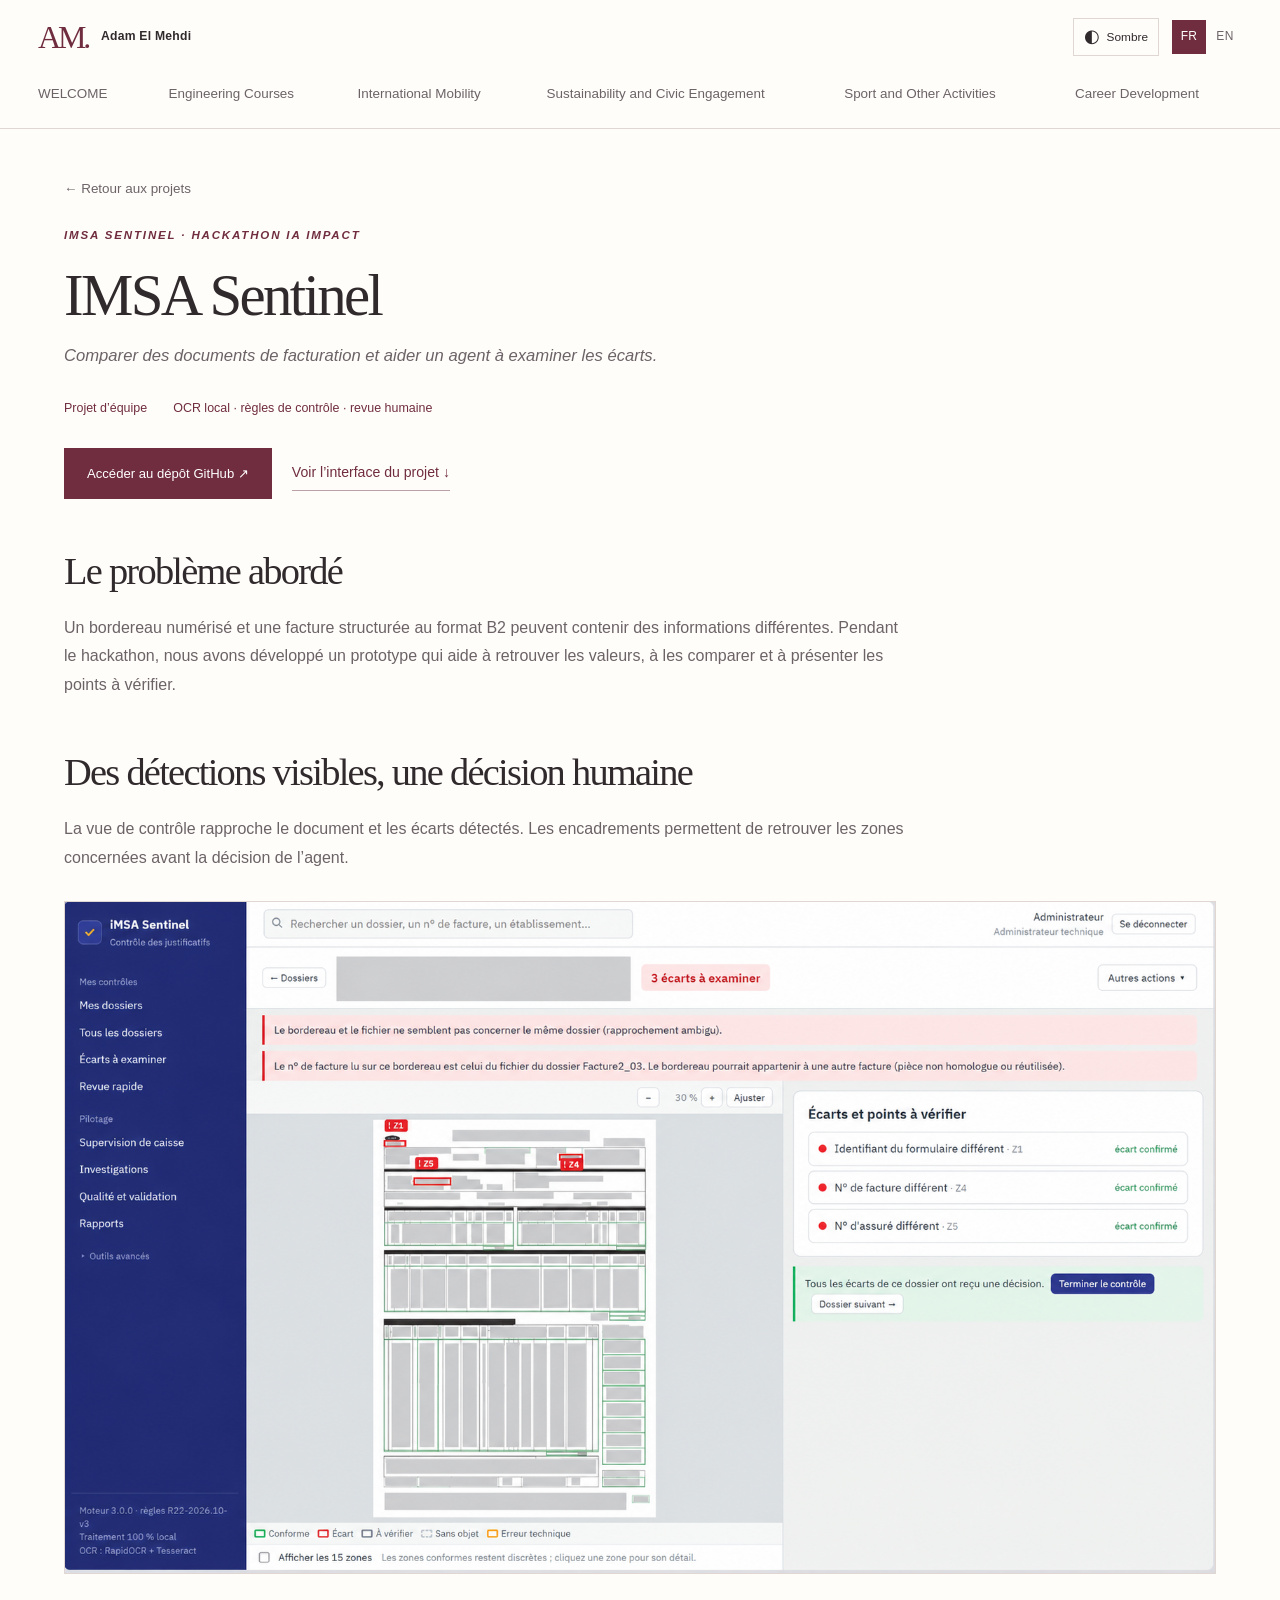
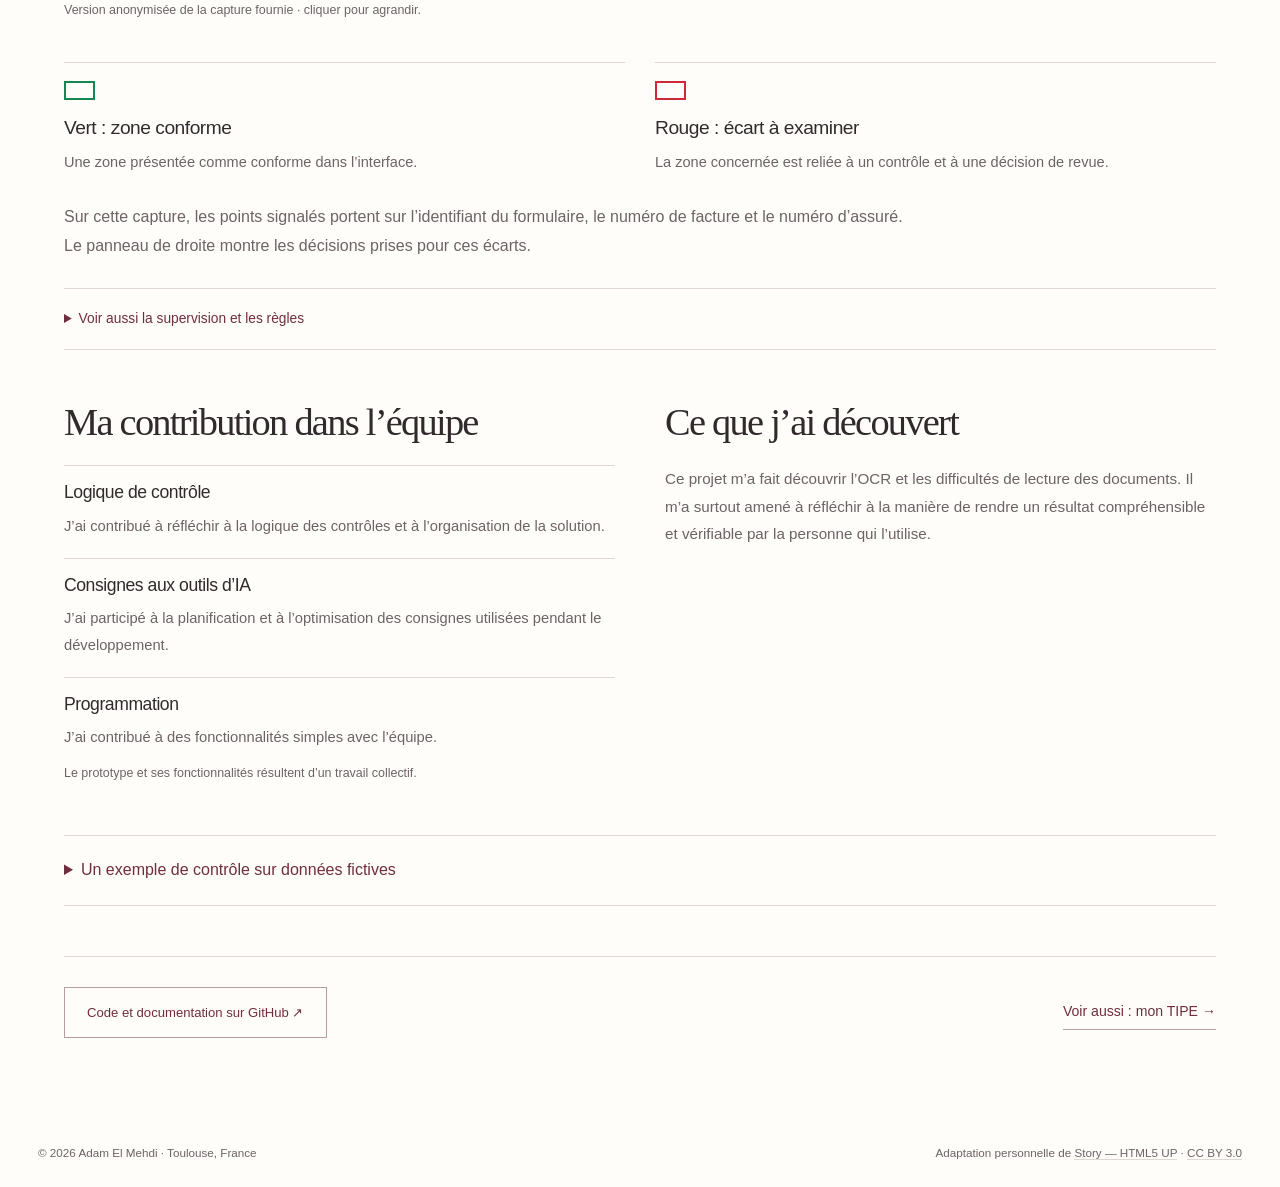
==== commit 58bf4477: "Focus portfolio on documented work, add TIPE source code and Poiseuille method, and feature anonymis" ====
--- a/projects/imsa.html
+++ b/projects/imsa.html
@@ -10,8 +10,8 @@
 <meta property="og:type" content="website">
 <meta property="og:title" content="IMSA Sentinel — Hackathon | Adam El Mehdi">
 <meta property="og:description" content="Le prototype IMSA Sentinel : démonstration OCR sur données fictives, contrôle d’un écart et contribution au projet d’équipe.">
-<meta property="og:image" content="https://adam-el-mehdi.github.io/assets/images/imsa-supervision.jpg">
-<meta property="og:image:alt" content="Interface de supervision IMSA Sentinel">
+<meta property="og:image" content="https://adam-el-mehdi.github.io/assets/images/imsa-detections-public.png">
+<meta property="og:image:alt" content="IMSA Sentinel : détections vertes et rouges, contenu du document masqué">
 <meta name="twitter:card" content="summary_large_image">
 <link rel="icon" href="../assets/images/favicon.svg" type="image/svg+xml">
 <link rel="stylesheet" href="../assets/css/story.css">
@@ -46,10 +46,37 @@
 <a href="https://github.com/Adam-el-mehdi/iMSA-Sentinels" class="button primary" target="_blank" rel="noopener noreferrer"><span data-fr="Accéder au dépôt GitHub ↗" data-en="View the GitHub repository ↗">Accéder au dépôt GitHub ↗</span></a><a href="#interface" class="text-link"><span data-fr="Voir l’interface du projet ↓" data-en="View the project interface ↓">Voir l’interface du projet ↓</span></a>
 </div>
 <section class="case-section"><h2 data-fr="Le problème abordé" data-en="The problem we worked on">Le problème abordé</h2>
-<p data-fr="Un bordereau numérisé et une facture structurée au format B2 peuvent contenir des informations différentes. Pendant le hackathon, nous avons développé un prototype qui aide à retrouver les valeurs, à les comparer et à présenter les points à vérifier." data-en="A scanned billing document and a structured B2 invoice may contain different information. During the hackathon, we developed a prototype to find the values, compare them and show the points that need reviewing.">Un bordereau numérisé et une facture structurée au format B2 peuvent contenir des informations différentes. Pendant le hackathon, nous avons développé un prototype qui aide à retrouver les valeurs, à les comparer et à présenter les points à vérifier.</p></section><section id="interface" class="case-section"><h2><span data-fr="L’interface du projet" data-en="The project interface">L’interface du projet</span></h2>
-<p data-fr="Ces captures montrent l’interface du projet : une vue de supervision et la table des règles de contrôle. Elles permettent de voir comment le prototype organise la revue documentaire." data-en="These screenshots show the project interface: a supervision view and the validation-rule table. They show how the prototype organises document review.">Ces captures montrent l’interface du projet : une vue de supervision et la table des règles de contrôle. Elles permettent de voir comment le prototype organise la revue documentaire.</p>
-<figure class="real-interface"><button type="button" class="media-zoom" data-image="../assets/images/imsa-supervision.jpg"><img src="../assets/images/imsa-supervision.jpg" width="1600" height="950" loading="lazy" decoding="async" alt="Capture de supervision IMSA Sentinel fournie pour ce portfolio." data-alt-fr="Capture de supervision IMSA Sentinel fournie pour ce portfolio." data-alt-en="IMSA Sentinel supervision screenshot supplied for this portfolio."></button><figcaption data-fr="Capture fournie · supervision de caisse. Les indicateurs décrivent le corpus présenté dans l’application." data-en="Supplied screenshot · supervision view. The indicators describe the corpus shown in the application.">Capture fournie · supervision de caisse. Les indicateurs décrivent le corpus présenté dans l’application.</figcaption></figure><figure class="real-interface"><button type="button" class="media-zoom" data-image="../assets/images/imsa-rules.png"><img src="../assets/images/imsa-rules.png" width="2048" height="1223" loading="lazy" decoding="async" alt="Capture du projet IMSA : table des zones du bordereau et règles associées." data-alt-fr="Capture du projet IMSA : table des zones du bordereau et règles associées." data-alt-en="IMSA project screenshot: billing-document zones and associated validation rules."></button><figcaption data-fr="Capture issue du dépôt du projet · règles, zones et conventions." data-en="Screenshot from the project repository · rules, zones and conventions.">Capture issue du dépôt du projet · règles, zones et conventions.</figcaption></figure><p class="source-date" data-fr="Ces vues illustrent le fonctionnement de l’interface. Les chiffres affichés ne sont pas une mesure de performance industrielle ni un résultat que je m’attribue individuellement." data-en="These views illustrate the interface. The displayed figures are not an industrial performance benchmark or an individual achievement.">Ces vues illustrent le fonctionnement de l’interface. Les chiffres affichés ne sont pas une mesure de performance industrielle ni un résultat que je m’attribue individuellement.</p></section><section id="demonstration" class="case-section"><h2 data-fr="Un exemple de contrôle sur données fictives" data-en="A validation example using fictional data">Un exemple de contrôle sur données fictives</h2>
-<p data-fr="L’OCR lit le texte du document. Le prototype compare ensuite les informations extraites avec celles du fichier de facturation. L’agent peut consulter les preuves et examiner les écarts." data-en="OCR reads the text in the document. The prototype then compares the extracted information with the billing file. A reviewer can inspect the evidence and examine the discrepancies.">L’OCR lit le texte du document. Le prototype compare ensuite les informations extraites avec celles du fichier de facturation. L’agent peut consulter les preuves et examiner les écarts.</p>
+<p data-fr="Un bordereau numérisé et une facture structurée au format B2 peuvent contenir des informations différentes. Pendant le hackathon, nous avons développé un prototype qui aide à retrouver les valeurs, à les comparer et à présenter les points à vérifier." data-en="A scanned billing document and a structured B2 invoice may contain different information. During the hackathon, we developed a prototype to find the values, compare them and show the points that need reviewing.">Un bordereau numérisé et une facture structurée au format B2 peuvent contenir des informations différentes. Pendant le hackathon, nous avons développé un prototype qui aide à retrouver les valeurs, à les comparer et à présenter les points à vérifier.</p></section><section id="interface" class="case-section"><h2 data-fr="Des détections visibles, une décision humaine" data-en="Visible detections, a human decision">Des détections visibles, une décision humaine</h2>
+<p data-fr="La vue de contrôle rapproche le document et les écarts détectés. Les encadrements permettent de retrouver les zones concernées avant la décision de l’agent." data-en="The review view connects the document with detected discrepancies. Outlines identify the relevant zones before the reviewer makes a decision.">La vue de contrôle rapproche le document et les écarts détectés. Les encadrements permettent de retrouver les zones concernées avant la décision de l’agent.</p>
+<figure class="real-interface"><button type="button" class="media-zoom" data-image="../assets/images/imsa-detections-public.png"><img src="../assets/images/imsa-detections-public.png" width="1641" height="958" alt="Capture IMSA : zones conformes en vert, écarts en rouge et décisions de revue. Contenu du document masqué." data-alt-fr="Capture IMSA : zones conformes en vert, écarts en rouge et décisions de revue. Contenu du document masqué." data-alt-en="IMSA screenshot: matching zones in green, discrepancies in red and review decisions. Document content masked." loading="lazy" decoding="async"></button><figcaption data-fr="Version anonymisée de la capture fournie · cliquer pour agrandir." data-en="Anonymised version of the supplied screenshot · click to enlarge.">Version anonymisée de la capture fournie · cliquer pour agrandir.</figcaption></figure><div class="detection-key">
+<article><span class="zone-swatch matching" aria-hidden="true"></span><h3 data-fr="Vert : zone conforme" data-en="Green: matching zone">Vert : zone conforme</h3>
+<p data-fr="Une zone présentée comme conforme dans l’interface." data-en="A zone shown as matching in the interface.">Une zone présentée comme conforme dans l’interface.</p></article><article><span class="zone-swatch discrepancy" aria-hidden="true"></span><h3 data-fr="Rouge : écart à examiner" data-en="Red: discrepancy to review">Rouge : écart à examiner</h3>
+<p data-fr="La zone concernée est reliée à un contrôle et à une décision de revue." data-en="The relevant zone is connected to a validation check and a review decision.">La zone concernée est reliée à un contrôle et à une décision de revue.</p></article>
+</div>
+<p data-fr="Sur cette capture, les points signalés portent sur l’identifiant du formulaire, le numéro de facture et le numéro d’assuré. Le panneau de droite montre les décisions prises pour ces écarts." data-en="In this screenshot, the flagged items concern the form identifier, invoice number and insured-person number. The right-hand panel shows the review decisions for those discrepancies.">Sur cette capture, les points signalés portent sur l’identifiant du formulaire, le numéro de facture et le numéro d’assuré. Le panneau de droite montre les décisions prises pour ces écarts.</p>
+<details class="interface-support"><summary><span data-fr="Voir aussi la supervision et les règles" data-en="Also view supervision and rules">Voir aussi la supervision et les règles</span></summary><figure class="real-interface"><button type="button" class="media-zoom" data-image="../assets/images/imsa-supervision.jpg"><img src="../assets/images/imsa-supervision.jpg" width="1600" height="950" alt="Supervision de caisse : vue agrégée des contrôles." data-alt-fr="Supervision de caisse : vue agrégée des contrôles." data-alt-en="Supervision: an aggregate view of validation checks." loading="lazy" decoding="async"></button></figure><figure class="real-interface"><button type="button" class="media-zoom" data-image="../assets/images/imsa-rules.png"><img src="../assets/images/imsa-rules.png" width="2048" height="1223" alt="Table des règles et des zones de contrôle." data-alt-fr="Table des règles et des zones de contrôle." data-alt-en="Table of validation rules and document zones." loading="lazy" decoding="async"></button></figure></details></section><section class="case-section" id="contribution"><div class="contribution-grid">
+<div>
+<h2 data-fr="Ma contribution dans l’équipe" data-en="My contribution within the team">Ma contribution dans l’équipe</h2>
+<div class="contribution-item">
+<h3 data-fr="Logique de contrôle" data-en="Validation logic">Logique de contrôle</h3>
+<p data-fr="J’ai contribué à réfléchir à la logique des contrôles et à l’organisation de la solution." data-en="I helped reason about the validation logic and the organisation of the solution.">J’ai contribué à réfléchir à la logique des contrôles et à l’organisation de la solution.</p>
+</div>
+<div class="contribution-item">
+<h3 data-fr="Consignes aux outils d’IA" data-en="Instructions for AI tools">Consignes aux outils d’IA</h3>
+<p data-fr="J’ai participé à la planification et à l’optimisation des consignes utilisées pendant le développement." data-en="I took part in planning and refining the instructions used during development.">J’ai participé à la planification et à l’optimisation des consignes utilisées pendant le développement.</p>
+</div>
+<div class="contribution-item">
+<h3 data-fr="Programmation" data-en="Programming">Programmation</h3>
+<p data-fr="J’ai contribué à des fonctionnalités simples avec l’équipe." data-en="I contributed to simple features alongside the team.">J’ai contribué à des fonctionnalités simples avec l’équipe.</p>
+</div>
+<p class="resource-state" data-fr="Le prototype et ses fonctionnalités résultent d’un travail collectif." data-en="The prototype and its features are the result of team work.">Le prototype et ses fonctionnalités résultent d’un travail collectif.</p>
+<!-- Ajouter ici une fonctionnalité ou un test précis seulement après confirmation d’Adam. -->
+</div>
+<div>
+<h2 data-fr="Ce que j’ai découvert" data-en="What I learned">Ce que j’ai découvert</h2>
+<p data-fr="Ce projet m’a fait découvrir l’OCR et les difficultés de lecture des documents. Il m’a surtout amené à réfléchir à la manière de rendre un résultat compréhensible et vérifiable par la personne qui l’utilise." data-en="This project introduced me to OCR and the difficulties of reading documents. It also made me think about how to make a result understandable and verifiable for the person using it.">Ce projet m’a fait découvrir l’OCR et les difficultés de lecture des documents. Il m’a surtout amené à réfléchir à la manière de rendre un résultat compréhensible et vérifiable par la personne qui l’utilise.</p>
+</div>
+</div></section><details id="demonstration" class="case-section secondary-worked-example"><summary><span data-fr="Un exemple de contrôle sur données fictives" data-en="A validation example with fictional data">Un exemple de contrôle sur données fictives</span></summary><p data-fr="L’OCR lit le texte du document. Le prototype compare ensuite les informations extraites avec celles du fichier de facturation. L’agent peut consulter les preuves et examiner les écarts." data-en="OCR reads the text in the document. The prototype then compares the extracted information with the billing file. A reviewer can inspect the evidence and examine the discrepancies.">L’OCR lit le texte du document. Le prototype compare ensuite les informations extraites avec celles du fichier de facturation. L’agent peut consulter les preuves et examiner les écarts.</p>
 <details class="secondary-demo"><summary><span data-fr="Voir la capture du cas fictif" data-en="View the fictional-case screenshot">Voir la capture du cas fictif</span></summary><figure class="demo-figure"><div class="demo-image-wrap"><button type="button" class="media-zoom" data-image="../assets/images/imsa-ocr-demo.jpg"><img src="../assets/images/imsa-ocr-demo.jpg" width="1363" height="936" alt="Interface réelle du prototype IMSA Sentinel sur un document et des valeurs entièrement fictifs." data-alt-fr="Interface réelle du prototype IMSA Sentinel sur un document et des valeurs entièrement fictifs." data-alt-en="The actual IMSA Sentinel prototype interface using an entirely fictional document and values." loading="lazy" decoding="async"></button></div>
 <figcaption data-fr="Interface du prototype · démonstration sur données fictives · cliquer pour agrandir." data-en="Prototype interface · fictional demonstration data · click to enlarge.">Interface du prototype · démonstration sur données fictives · cliquer pour agrandir.</figcaption></figure></details><div class="method-grid">
 <article><span class="step-number">01</span><h3 data-fr="Le document source" data-en="The source document">Le document source</h3>
@@ -73,20 +100,7 @@
 </div>
 <p data-fr="Le prototype signale cet écart au titre du contrôle R12. Dans cet exemple, la somme des lignes du fichier vaut aussi 100 € : le total déclaré dans le fichier demande donc une vérification." data-en="The prototype flags this discrepancy under check R12. In this example, the file’s individual lines also add up to €100, so its declared total requires review.">Le prototype signale cet écart au titre du contrôle R12. Dans cet exemple, la somme des lignes du fichier vaut aussi 100 € : le total déclaré dans le fichier demande donc une vérification.</p>
 </div>
-<details><summary><span data-fr="À propos de cette démonstration" data-en="About this demonstration">À propos de cette démonstration</span></summary><p data-fr="Le document et toutes les valeurs ont été créés pour cet exemple. Les lectures OCR ont été calculées localement avec un gabarit fixé pour la démonstration. Certaines lectures restent non vérifiables ; cette illustration ne constitue pas un test de performance." data-en="The document and all values were created for this example. OCR readings were calculated locally using a layout fixed for the demonstration. Some readings remain unverifiable; this illustration is not a performance benchmark.">Le document et toutes les valeurs ont été créés pour cet exemple. Les lectures OCR ont été calculées localement avec un gabarit fixé pour la démonstration. Certaines lectures restent non vérifiables ; cette illustration ne constitue pas un test de performance.</p></details></section><section class="case-section"><div class="contribution-grid">
-<div>
-<h2 data-fr="Ma contribution au projet" data-en="My contribution">Ma contribution au projet</h2>
-<ul>
-<li><span data-fr="Réflexion sur la logique de contrôle et sur l’organisation de la solution." data-en="Reasoning about validation logic and the organisation of the solution.">Réflexion sur la logique de contrôle et sur l’organisation de la solution.</span></li>
-<li><span data-fr="Planification et optimisation des consignes données aux outils d’IA." data-en="Planning and refining instructions given to AI tools.">Planification et optimisation des consignes données aux outils d’IA.</span></li>
-<li><span data-fr="Contribution à la programmation de fonctionnalités avec l’équipe." data-en="Contributing to feature development alongside the team.">Contribution à la programmation de fonctionnalités avec l’équipe.</span></li>
-</ul>
-</div>
-<div>
-<h2 data-fr="Ce que j’ai découvert" data-en="What I learned">Ce que j’ai découvert</h2>
-<p data-fr="Ce projet m’a fait découvrir l’OCR et les difficultés de lecture des documents. Il m’a surtout amené à réfléchir à la manière de rendre un résultat compréhensible et vérifiable par la personne qui l’utilise." data-en="This project introduced me to OCR and the difficulties of reading documents. It also made me think about how to make a result understandable and verifiable for the person using it.">Ce projet m’a fait découvrir l’OCR et les difficultés de lecture des documents. Il m’a surtout amené à réfléchir à la manière de rendre un résultat compréhensible et vérifiable par la personne qui l’utilise.</p>
-</div>
-</div></section><div class="case-end">
+<details><summary><span data-fr="À propos de cette démonstration" data-en="About this demonstration">À propos de cette démonstration</span></summary><p data-fr="Le document et toutes les valeurs ont été créés pour cet exemple. Les lectures OCR ont été calculées localement avec un gabarit fixé pour la démonstration. Certaines lectures restent non vérifiables ; cette illustration ne constitue pas un test de performance." data-en="The document and all values were created for this example. OCR readings were calculated locally using a layout fixed for the demonstration. Some readings remain unverifiable; this illustration is not a performance benchmark.">Le document et toutes les valeurs ont été créés pour cet exemple. Les lectures OCR ont été calculées localement avec un gabarit fixé pour la démonstration. Certaines lectures restent non vérifiables ; cette illustration ne constitue pas un test de performance.</p></details></details><div class="case-end">
 <div class="actions"><a href="https://github.com/Adam-el-mehdi/iMSA-Sentinels" class="button" target="_blank" rel="noopener noreferrer"><span data-fr="Code et documentation sur GitHub ↗" data-en="Code and documentation on GitHub ↗">Code et documentation sur GitHub ↗</span></a></div>
 <a href="tipe.html" class="text-link"><span data-fr="Voir aussi : mon TIPE →" data-en="Also explore: my TIPE →">Voir aussi : mon TIPE →</span></a>
 </div>
--- a/assets/css/content-revision.css
+++ b/assets/css/content-revision.css
@@ -5,19 +5,19 @@
 .header-controls{margin-left:auto;order:1}
 .main-nav{order:2;flex-basis:100%;margin:0}
 .main-nav ul{display:grid;grid-template-columns:.65fr 1fr 1fr 1.65fr 1.25fr 1fr;gap:22px;align-items:stretch}
-.main-nav a{height:100%;font-size:.73rem;line-height:1.45;white-space:normal;display:flex;align-items:center;padding:8px 0}
+.main-nav a{height:100%;font-size:.84rem;line-height:1.45;white-space:normal;display:flex;align-items:center;padding:8px 0}
 .main-nav a span{display:block}
-.banner.hero>.image.hero-portrait{background:var(--pale);min-height:610px}
+.banner.hero>.image.hero-portrait{background:var(--pale);min-height:470px}
 .hero-photo-blank{position:absolute;inset:0;background:var(--pale)}
 .hero-portrait [hidden]{display:none!important}
 .banner.hero>.hero-portrait img{object-position:50% 35%}
 .hero-interests{font-size:.92rem;color:var(--muted);max-width:470px}
 .hero-details{gap:12px 20px}
 .intro-strip{grid-template-columns:.7fr 1.65fr}
-.course-grid{display:grid;grid-template-columns:repeat(3,minmax(0,1fr));gap:0 30px;margin-bottom:60px;border-bottom:1px solid var(--line)}
-.course-record{padding:28px 0 25px;border-top:1px solid var(--line);min-width:0;scroll-margin-top:155px}
+.course-grid{display:grid;grid-template-columns:repeat(3,minmax(0,1fr));gap:0 30px;margin-bottom:20px;border-bottom:1px solid var(--line)}
+.course-record{padding:22px 0 20px;border-top:1px solid var(--line);min-width:0;scroll-margin-top:155px}
 .course-number{font-size:.72rem;color:var(--wine);display:block;margin-bottom:18px;letter-spacing:.08em}
-.course-record h3{font-family:Georgia,serif;font-size:1.65rem;line-height:1.25;min-height:2.5em;margin-bottom:18px}
+.course-record h3{font-family:Georgia,serif;font-size:1.65rem;line-height:1.25;min-height:2.5em;margin-bottom:12px}
 .course-record>p{font-size:.88rem;color:var(--muted);line-height:1.85}
 .course-record .course-concepts{font-size:.75rem;color:var(--wine);line-height:1.9;margin-top:20px}
 .course-record details{margin-top:23px;padding:13px 0;border-bottom:0}
@@ -29,7 +29,7 @@
 .subsection-heading{margin:45px 0 28px;max-width:900px}
 .subsection-heading h3{font-family:Georgia,serif;font-size:2rem}
 .subsection-heading p:not(.eyebrow){font-size:.93rem;color:var(--muted)}
-.spotlight.project-panel.tipe-results-panel>.image{display:flex;align-items:center;min-height:440px;padding:24px;background:var(--pale)}
+.spotlight.project-panel.tipe-results-panel>.image{display:flex;align-items:center;min-height:380px;padding:20px;background:var(--pale)}
 .spotlight.project-panel .image>figure{margin:0;width:100%;min-width:0}
 .spotlight.project-panel .image .media-zoom{display:block;width:100%;height:auto;padding:0;line-height:0;background:transparent;border:0;border-radius:0;box-shadow:none}
 .spotlight.project-panel .image .media-zoom img{position:static;width:100%;height:auto;object-fit:contain}
@@ -93,3 +93,19 @@
 @media(max-width:1100px){:root{--header:76px}.header-inner{min-height:76px;flex-wrap:nowrap;padding:14px 28px}.main-nav{display:none;position:absolute;top:75px;left:0;right:0;padding:15px 26px 22px;background:var(--paper);border-bottom:1px solid var(--line)}.main-nav.open{display:block}.main-nav ul{display:block}.main-nav li{border-bottom:1px solid var(--line)}.main-nav a{padding:13px 0;font-size:.86rem}.header-controls{gap:10px}.menu-toggle{display:block}.theme-label{display:none}html{scroll-padding-top:100px}.course-record{scroll-margin-top:105px}.course-grid{grid-template-columns:repeat(2,minmax(0,1fr))}.university-grid{gap:23px}.university-card h4{font-size:1.5rem}.career-background{gap:40px}}
 @media(max-width:700px){.header-inner{padding:14px 20px;gap:10px}.header-controls{gap:8px}.banner.hero>.image.hero-portrait{min-height:0;height:350px}.hero-interests{font-size:.9rem}.intro-strip{grid-template-columns:1fr}.course-grid{grid-template-columns:1fr;gap:0;margin-bottom:35px}.course-record{padding:26px 0 20px}.course-record h3{font-size:1.7rem;min-height:0}.course-record>p{font-size:.91rem}.course-record details{margin-top:17px}.course-number{margin-bottom:12px}.spotlight.project-panel.tipe-results-panel>.image{height:auto;min-height:0;padding:19px}.spotlight.imsa-panel>.image{padding:19px;min-height:0}.subsection-heading{margin-top:33px}.subsection-heading h3{font-size:1.8rem}.mobility-options{margin-top:35px}.university-grid{grid-template-columns:1fr;gap:35px}.university-card h4{min-height:0;font-size:1.9rem;max-width:330px}.university-card p{font-size:.9rem}.university-card .agreement-evidence,.university-card .language-note{font-size:.83rem}.mobility-plan{padding:23px;margin-top:30px}.mobility-languages dl{grid-template-columns:1fr 1fr;gap:25px}.career-background{grid-template-columns:1fr;gap:20px}.career-skills-grid{grid-template-columns:1fr;gap:28px}.career-contact .contact-links{flex-direction:column;align-items:flex-start;gap:15px}.career-profile{margin-bottom:32px}.career-profile .lede{font-size:.94rem}.career-evidence{margin-top:35px}.real-interface{margin-top:23px;margin-bottom:30px}.source-date{font-size:.72rem!important}}
 @media print{.course-grid,.university-grid,.career-background,.career-skills-grid{display:block}.course-record,.university-card{break-inside:avoid}.course-record details{display:block}.hero-photo-blank{display:none}.mobility-plan{background:#fff}}
+
+/* Evidence-led revision: short overview, detailed project and course pages. */
+.section-shell{padding-top:64px;padding-bottom:64px}.section-heading{margin-bottom:30px}.section-heading .section-intro{font-size:.96rem;line-height:1.75}
+.banner.hero{min-height:470px}.banner.hero>.content{padding-top:42px;padding-bottom:42px}.hero h1{font-size:clamp(3.7rem,5.8vw,5.4rem);margin-bottom:23px}.hero .eyebrow{margin-bottom:24px}.hero-details{margin-top:23px}.hero .actions{margin-top:23px}
+.intro-strip{grid-template-columns:.8fr 1.7fr;gap:55px;padding-top:30px;padding-bottom:30px}.intro-strip h2{font-size:2rem;max-width:280px}.compact-pitch{margin-top:21px}.compact-pitch .pitch-heading{font-size:1.3rem;margin-bottom:11px}.compact-pitch .pitch-placeholder{min-height:0;aspect-ratio:auto;flex-direction:row;justify-content:flex-start;padding:17px 20px;gap:15px}.compact-pitch .pitch-icon{flex-shrink:0;width:35px;height:30px}
+.spotlight.project-panel>.content{padding:31px 36px}.spotlight.project-panel>.image{min-height:380px}.spotlight.project-panel.imsa-panel>.image{min-height:350px;padding:20px}.project-panel h3{font-size:2rem}.project-panel .content>p{font-size:.94rem;line-height:1.75}.project-panel .text-link{margin-top:18px}.project-outcome{padding-top:17px;margin-top:17px}.project-outcome strong{font-size:2.3rem}
+.course-record h3{font-size:1.5rem}.course-record>p{font-size:.9rem;line-height:1.75}.course-record .course-concepts{margin-top:14px;font-size:.79rem}.course-record .course-state{font-size:.79rem;color:var(--muted);font-style:italic;margin-top:17px}.course-record .text-link{font-size:.8rem;margin-top:4px}.compact-heading{margin-top:33px;margin-bottom:24px}.compact-heading .eyebrow{margin-bottom:9px}
+.practical-highlight{display:grid;grid-template-columns:1.4fr 1fr;gap:35px;padding:25px 0;border-top:1px solid var(--line);border-bottom:1px solid var(--line);margin:30px 0}.practical-highlight h3{font-family:Georgia,serif;font-size:1.7rem;margin-bottom:12px}.practical-highlight p{font-size:.91rem;color:var(--muted)}.practical-highlight .eyebrow{font-size:.68rem;color:var(--wine);margin-bottom:10px}.practical-highlight>div:last-child{align-self:center}.resource-state{font-size:.78rem!important;color:var(--muted);line-height:1.75;margin-top:12px!important}
+.mobility-story{max-width:950px;color:var(--muted);font-size:.96rem}.mobility-options{margin-top:28px}.mobility-options .subsection-heading{margin-top:28px}.university-grid{gap:30px}.university-card{padding-top:20px}.university-card h4{font-size:1.7rem;min-height:2.4em;margin-bottom:16px}.university-card>p{font-size:.91rem}.partner-details{margin-top:20px;padding:13px 0;border-bottom:0}.partner-details summary{font-size:.8rem}.partner-details .agreement-evidence{margin-top:18px}.partner-details .language-note{font-size:.83rem}.partner-details .university-links{margin-top:15px}.mobility-plan{margin-top:26px;padding:24px}.mobility-plan p{font-size:.9rem}.mobility-plan .source-date{margin-top:15px}.agreement-scope{font-size:.82rem!important}.mobility-languages{margin-top:28px}.mobility-languages>h3{font-size:1.55rem}.mobility-languages dl{margin-top:19px}
+.civic-grid{gap:55px}.reflection-space{padding-top:24px;margin-top:28px}.reflection-space h3{font-size:1.6rem}.interests-grid{display:grid;grid-template-columns:repeat(4,minmax(0,1fr));gap:28px}.interests-grid article{border-top:1px solid var(--line);padding-top:22px;min-width:0}.interests-grid h3{font-family:Georgia,serif;font-size:1.6rem;line-height:1.25}.interests-grid p{font-size:.92rem;color:var(--muted);line-height:1.8}
+.career-profile{margin-bottom:30px}.career-profile .lede{font-size:.98rem}.career-background{gap:60px;grid-template-columns:1fr 1.1fr}.career-background h3{font-size:1.7rem}.education-timeline{margin-top:23px}.career-path{padding:17px 0;border-top:1px solid var(--line)}.career-path h4{font-size:1.07rem;letter-spacing:-.025em;line-height:1.5;margin-bottom:10px}.career-path p{font-size:.9rem}.career-path .next-action{font-size:.82rem;color:var(--wine)}.career-direction>.text-link{font-size:.84rem;margin-top:12px}.career-evidence{margin-top:32px;padding-top:27px}.career-evidence>h3{font-size:1.7rem;margin-bottom:22px}.evidence-row{display:grid;grid-template-columns:.8fr 1.5fr;gap:35px;padding:19px 0;border-top:1px solid var(--line)}.evidence-row h4{font-size:1rem;line-height:1.55;letter-spacing:-.02em;margin-bottom:0}.evidence-row p{font-size:.9rem;color:var(--muted);margin-bottom:9px}.evidence-row .text-link{font-size:.81rem}.career-conversations{margin-top:25px;padding-top:25px}.career-conversations h3{font-size:1.7rem}.cv-row{margin-top:28px;padding:24px 0}.career-contact{margin-top:20px}
+.analysis-grid{display:grid;grid-template-columns:1fr 1fr;gap:40px}.analysis-grid p{font-size:.95rem}.analysis-grid h3{font-family:Georgia,serif;font-size:1.6rem}.equation{margin:21px 0;padding:18px 20px;background:var(--pale);border-left:2px solid var(--wine);font-family:Georgia,serif;font-size:1.35rem;line-height:1.8;overflow-wrap:anywhere}.result-summary .result-values{padding:23px}.result-summary .result-values dl{display:grid;grid-template-columns:1fr 1fr;gap:35px}.result-summary .result-values dl>div{border:0;padding:0}.result-summary .result-values p{font-size:.86rem}.result-summary+p{margin-top:25px}.case-section{scroll-margin-top:150px}.case-section>.text-link{font-size:.83rem}.code-resource-grid{display:grid;grid-template-columns:1fr 1fr;gap:35px}.code-resource-grid article{border-top:1px solid var(--line);padding-top:20px}.code-resource-grid h3{font-size:1.3rem}.code-resource-grid p{font-size:.91rem}.code-evidence pre{padding:20px;background:var(--pale);border:1px solid var(--line);overflow:auto;font-size:.84rem;line-height:1.9}.code-evidence code{font-family:monospace;white-space:pre;border:0;padding:0;background:transparent}.report-checks{padding-left:22px}.report-checks li{padding-left:5px;margin-bottom:10px;font-size:.95rem;color:var(--muted)}
+.detection-key{display:grid;grid-template-columns:1fr 1fr;gap:30px;margin:28px 0}.detection-key article{border-top:1px solid var(--line);padding-top:18px}.detection-key h3{font-size:1.2rem;margin-bottom:10px}.detection-key p{font-size:.91rem;color:var(--muted)}.zone-swatch{display:block;width:31px;height:19px;border:2px solid;margin-bottom:17px}.zone-swatch.matching{border-color:#168652}.zone-swatch.discrepancy{border-color:#ce293b}.interface-support{margin-top:27px}.interface-support .real-interface{margin-bottom:25px}.secondary-worked-example{padding-top:20px;padding-bottom:20px;border-top:1px solid var(--line);border-bottom:1px solid var(--line)}.secondary-worked-example>summary{font-size:1rem}.secondary-worked-example>p:first-of-type{margin-top:22px}.contribution-item{border-top:1px solid var(--line);padding-top:16px;margin-top:19px}.contribution-item h3{font-size:1.1rem;margin-bottom:10px}.contribution-item p{font-size:.92rem}
+@media(max-width:1100px){.main-nav a{font-size:.94rem}.case-section{scroll-margin-top:100px}.interests-grid{grid-template-columns:1fr 1fr}.course-record h3{font-size:1.55rem}.career-background{gap:35px}}
+@media(max-width:700px){.section-shell{padding-top:43px;padding-bottom:43px}.section-heading h2{font-size:2.2rem}.banner.hero{min-height:0}.banner.hero>.content{padding:37px 26px 31px}.hero h1{font-size:3.8rem}.banner.hero>.image.hero-portrait{height:180px;min-height:0}.intro-strip{grid-template-columns:1fr;gap:20px;padding:27px 26px}.intro-strip h2{font-size:1.8rem;max-width:none;margin-bottom:0}.compact-pitch{margin-top:20px}.compact-pitch .pitch-placeholder{padding:15px}.compact-pitch .pitch-heading{font-size:1.3rem}.compact-pitch .pitch-placeholder p{font-size:.8rem}.spotlight.project-panel>.content{padding:25px}.spotlight.project-panel>.image{min-height:0}.spotlight.project-panel.imsa-panel>.image{min-height:0;padding:16px}.project-panel h3{font-size:1.9rem}.project-panel .content>p{font-size:.94rem}.practical-highlight{grid-template-columns:1fr;gap:17px;margin-top:24px}.course-record{padding:22px 0 18px}.course-record h3{font-size:1.6rem}.university-card h4{min-height:0;font-size:1.8rem}.university-grid{gap:23px}.mobility-plan{padding:20px}.mobility-languages dl{gap:20px}.interests-grid{gap:24px 20px}.interests-grid h3{font-size:1.4rem}.interests-grid p{font-size:.89rem}.career-background{grid-template-columns:1fr;gap:22px}.evidence-row{grid-template-columns:1fr;gap:10px;padding:18px 0}.analysis-grid,.code-resource-grid,.detection-key{grid-template-columns:1fr;gap:23px}.equation{font-size:1.2rem;padding:14px 16px}.result-summary .result-values dl{grid-template-columns:1fr;gap:21px}.case-section{margin:30px 0}.case-section h2{font-size:1.85rem}.real-interface{margin-top:22px;margin-bottom:25px}}
+@media print{.analysis-grid,.code-resource-grid{display:block}.evidence-row{break-inside:avoid}.hero-portrait{display:none!important}}
